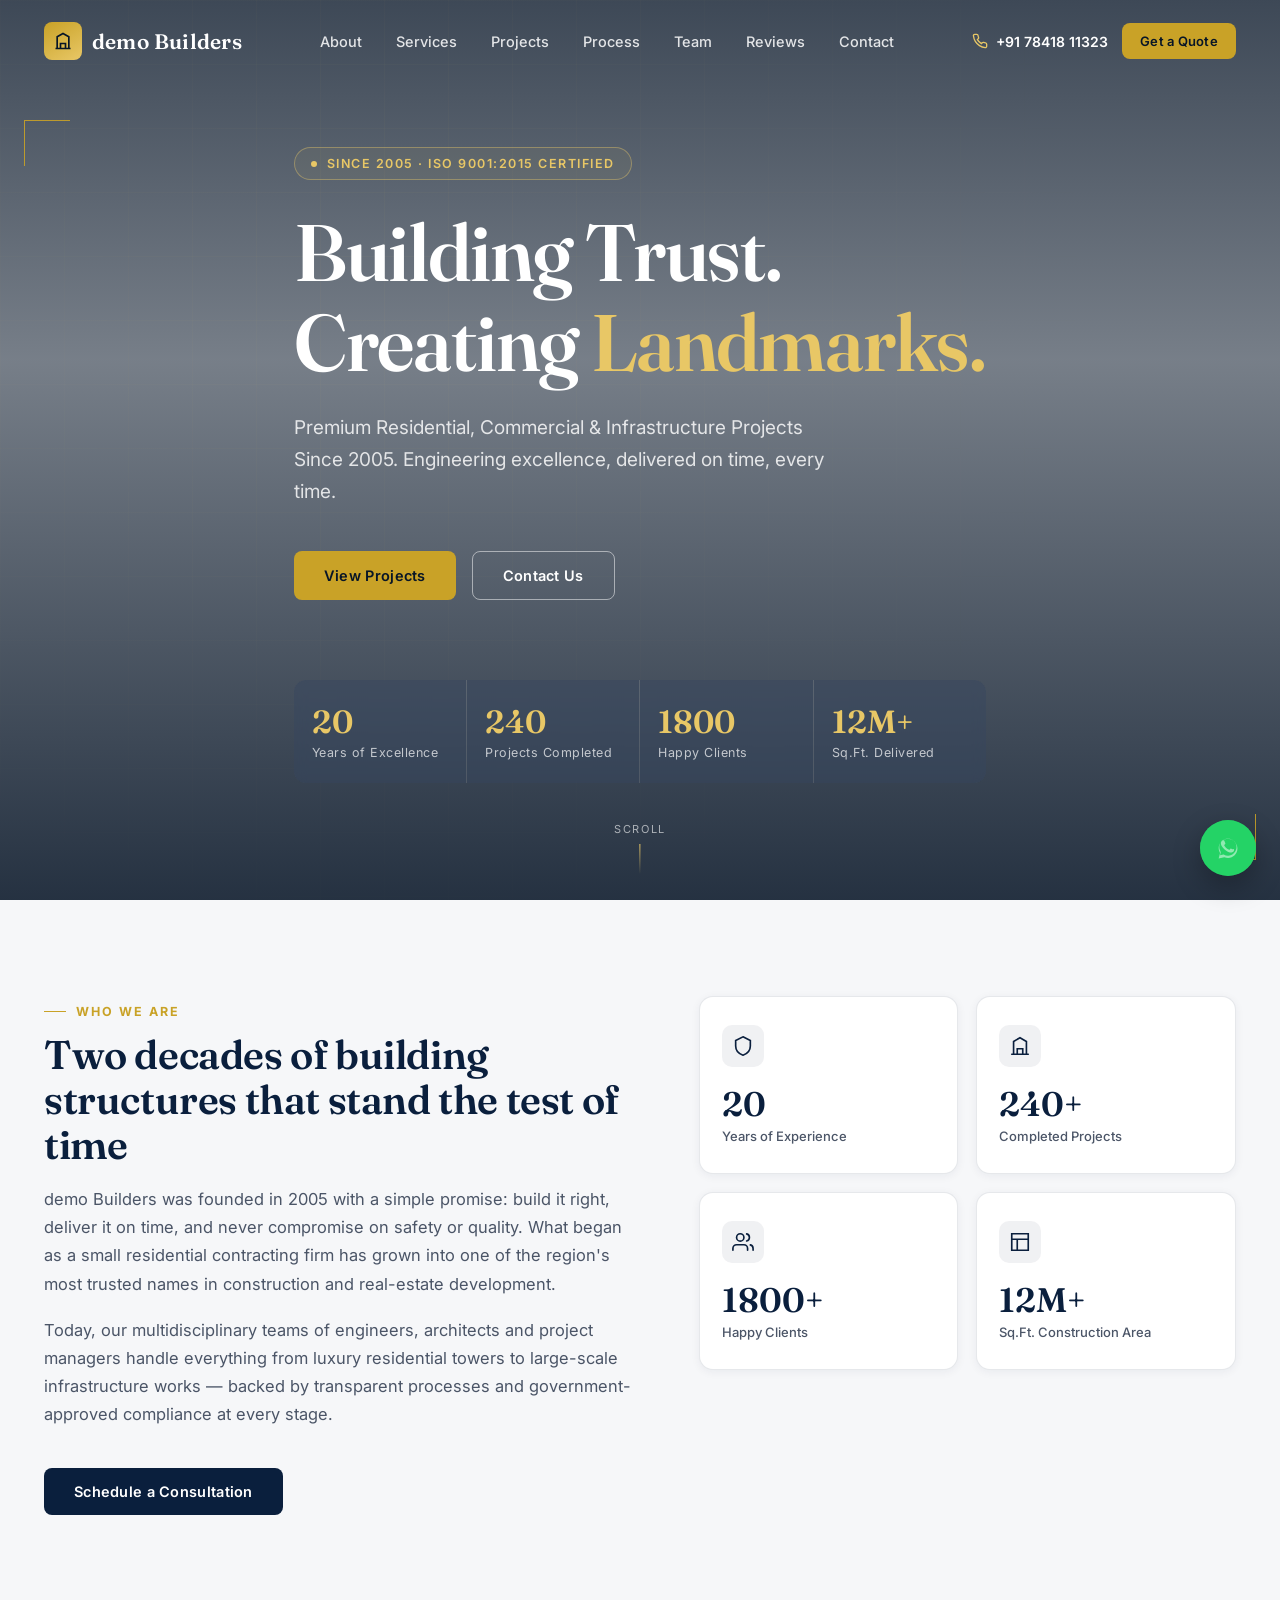
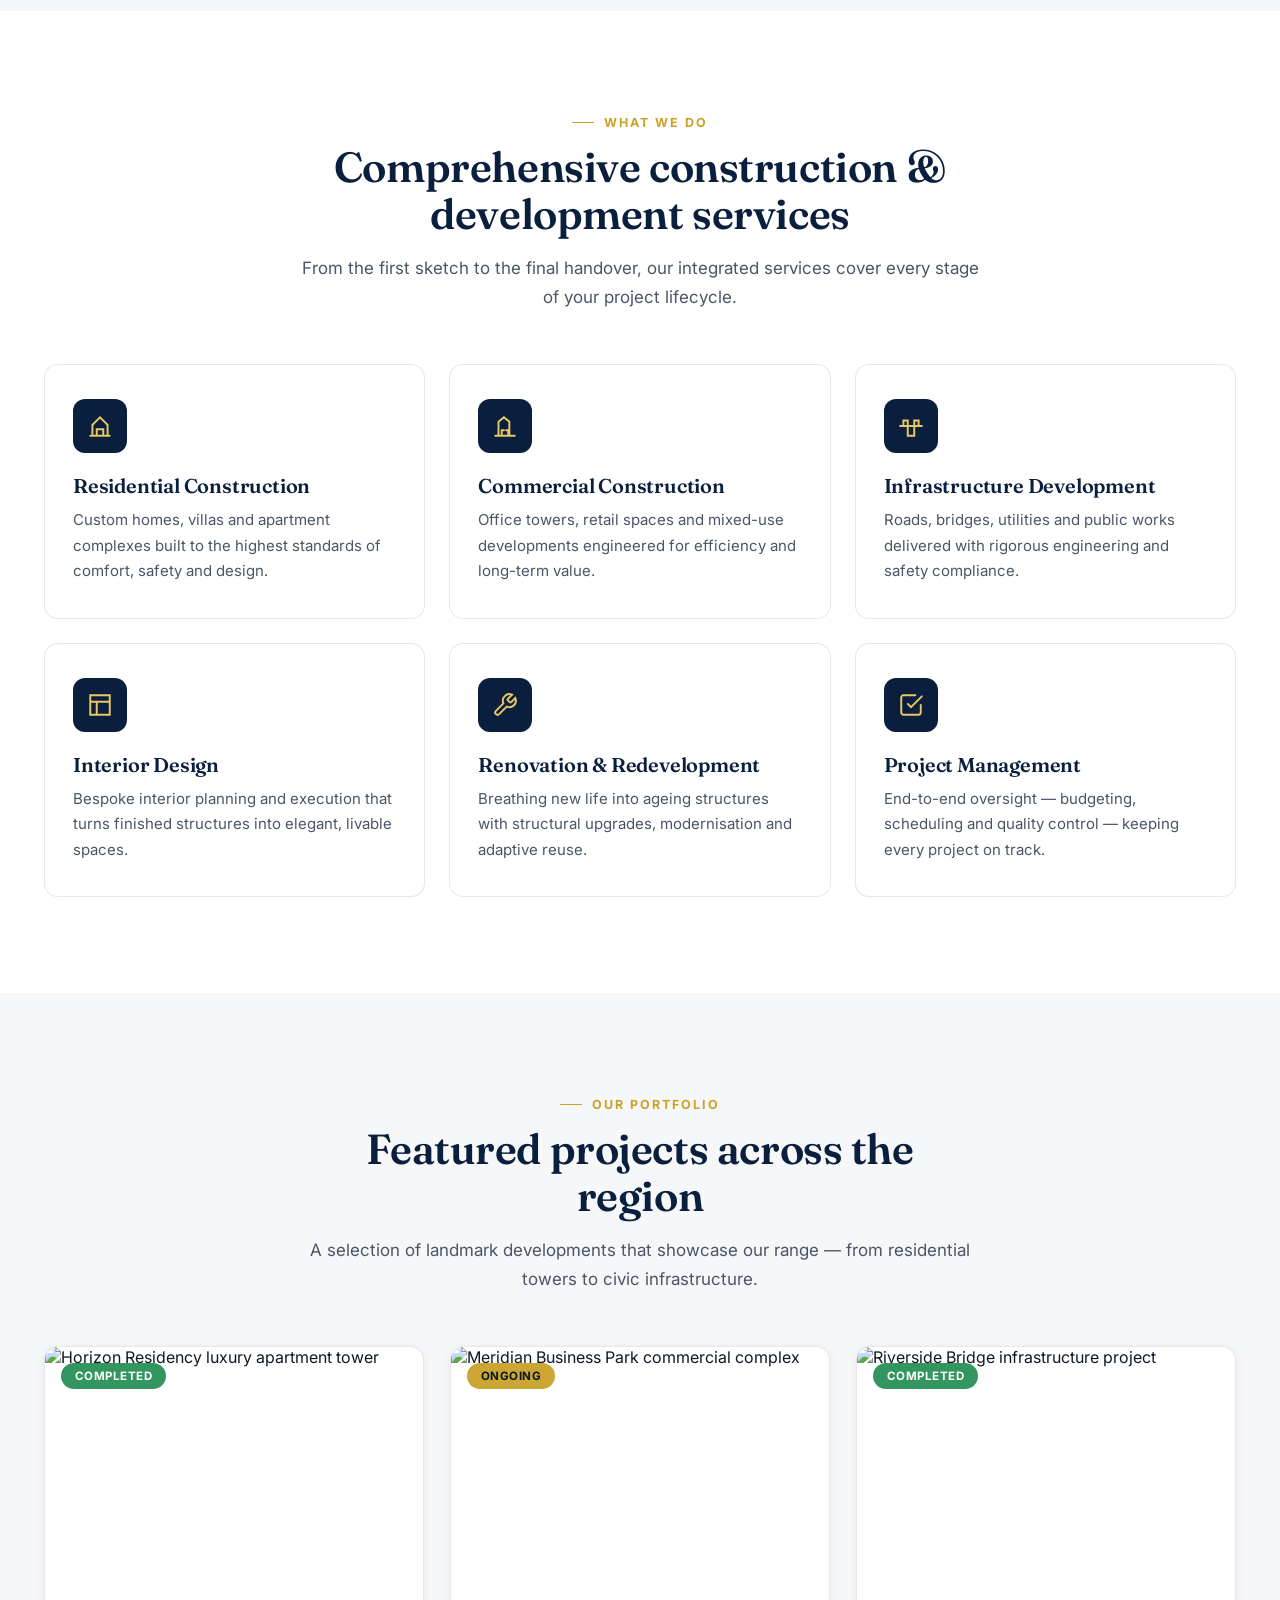
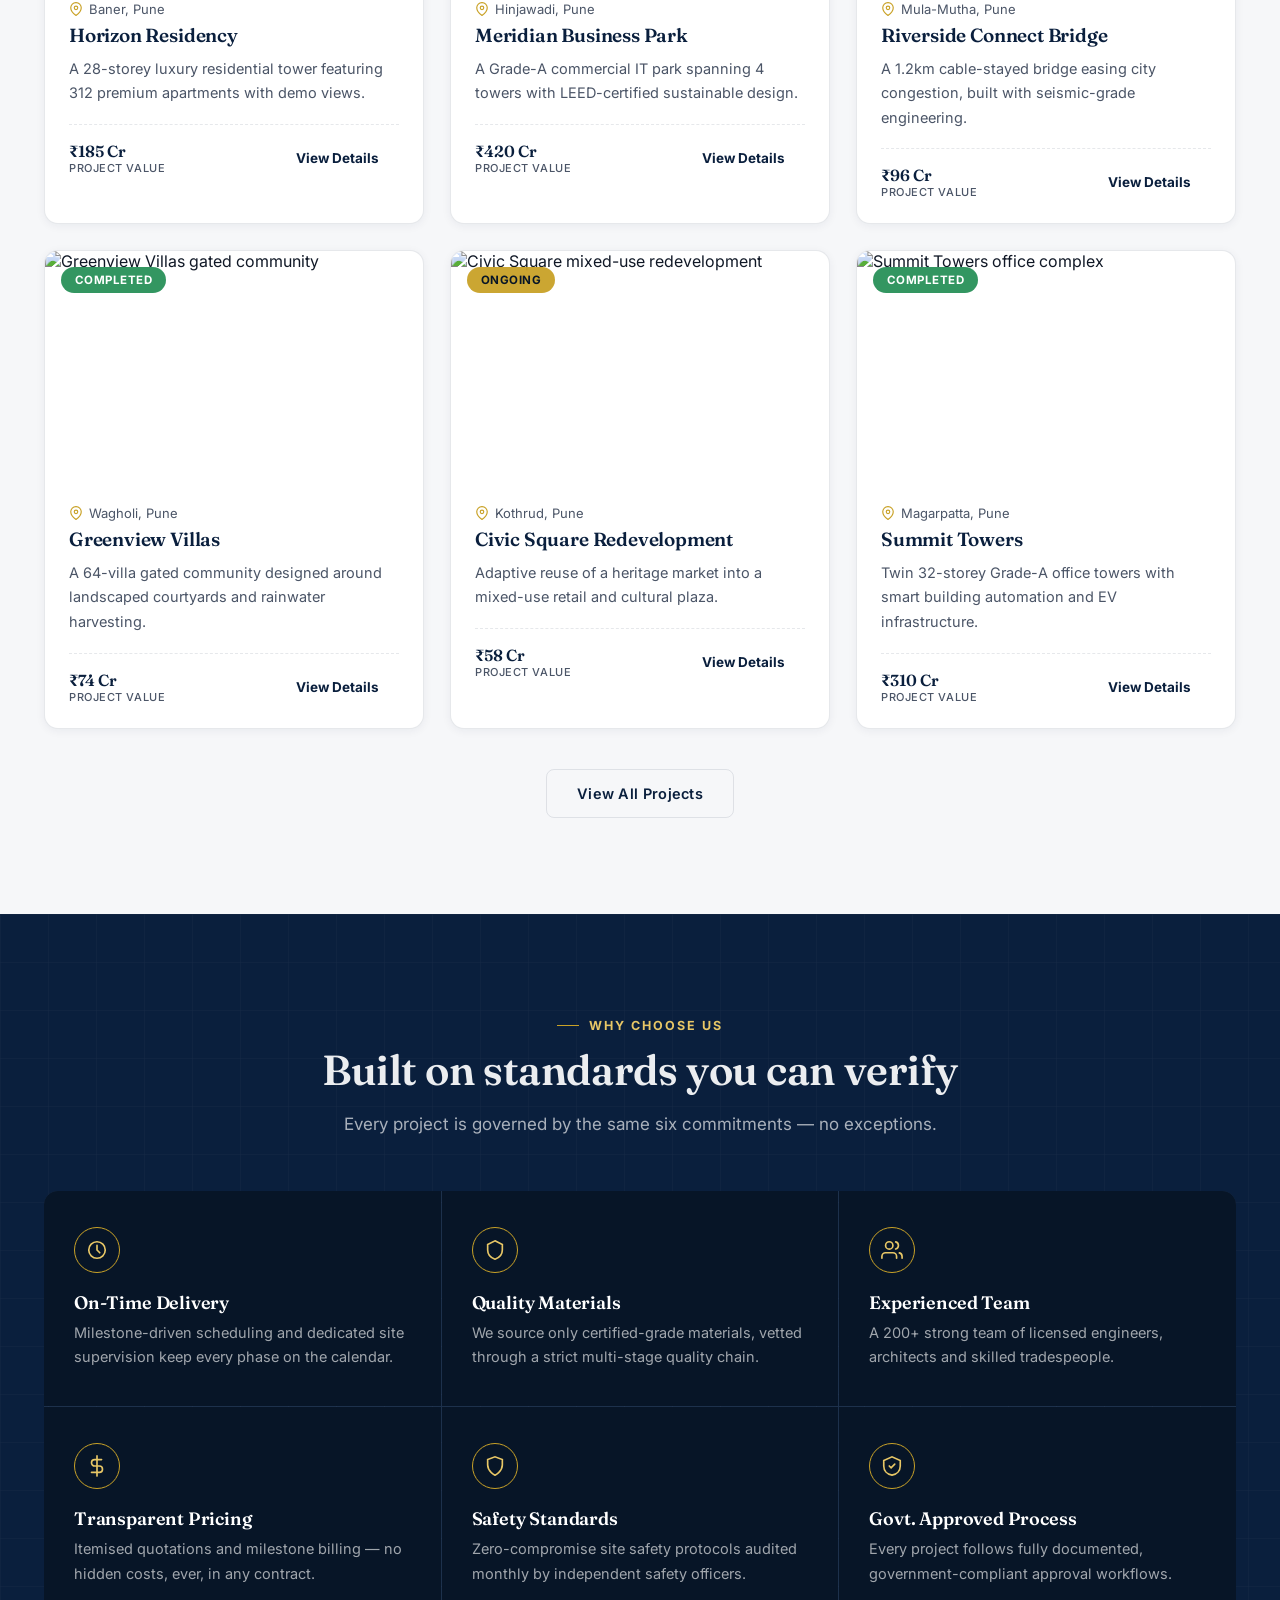
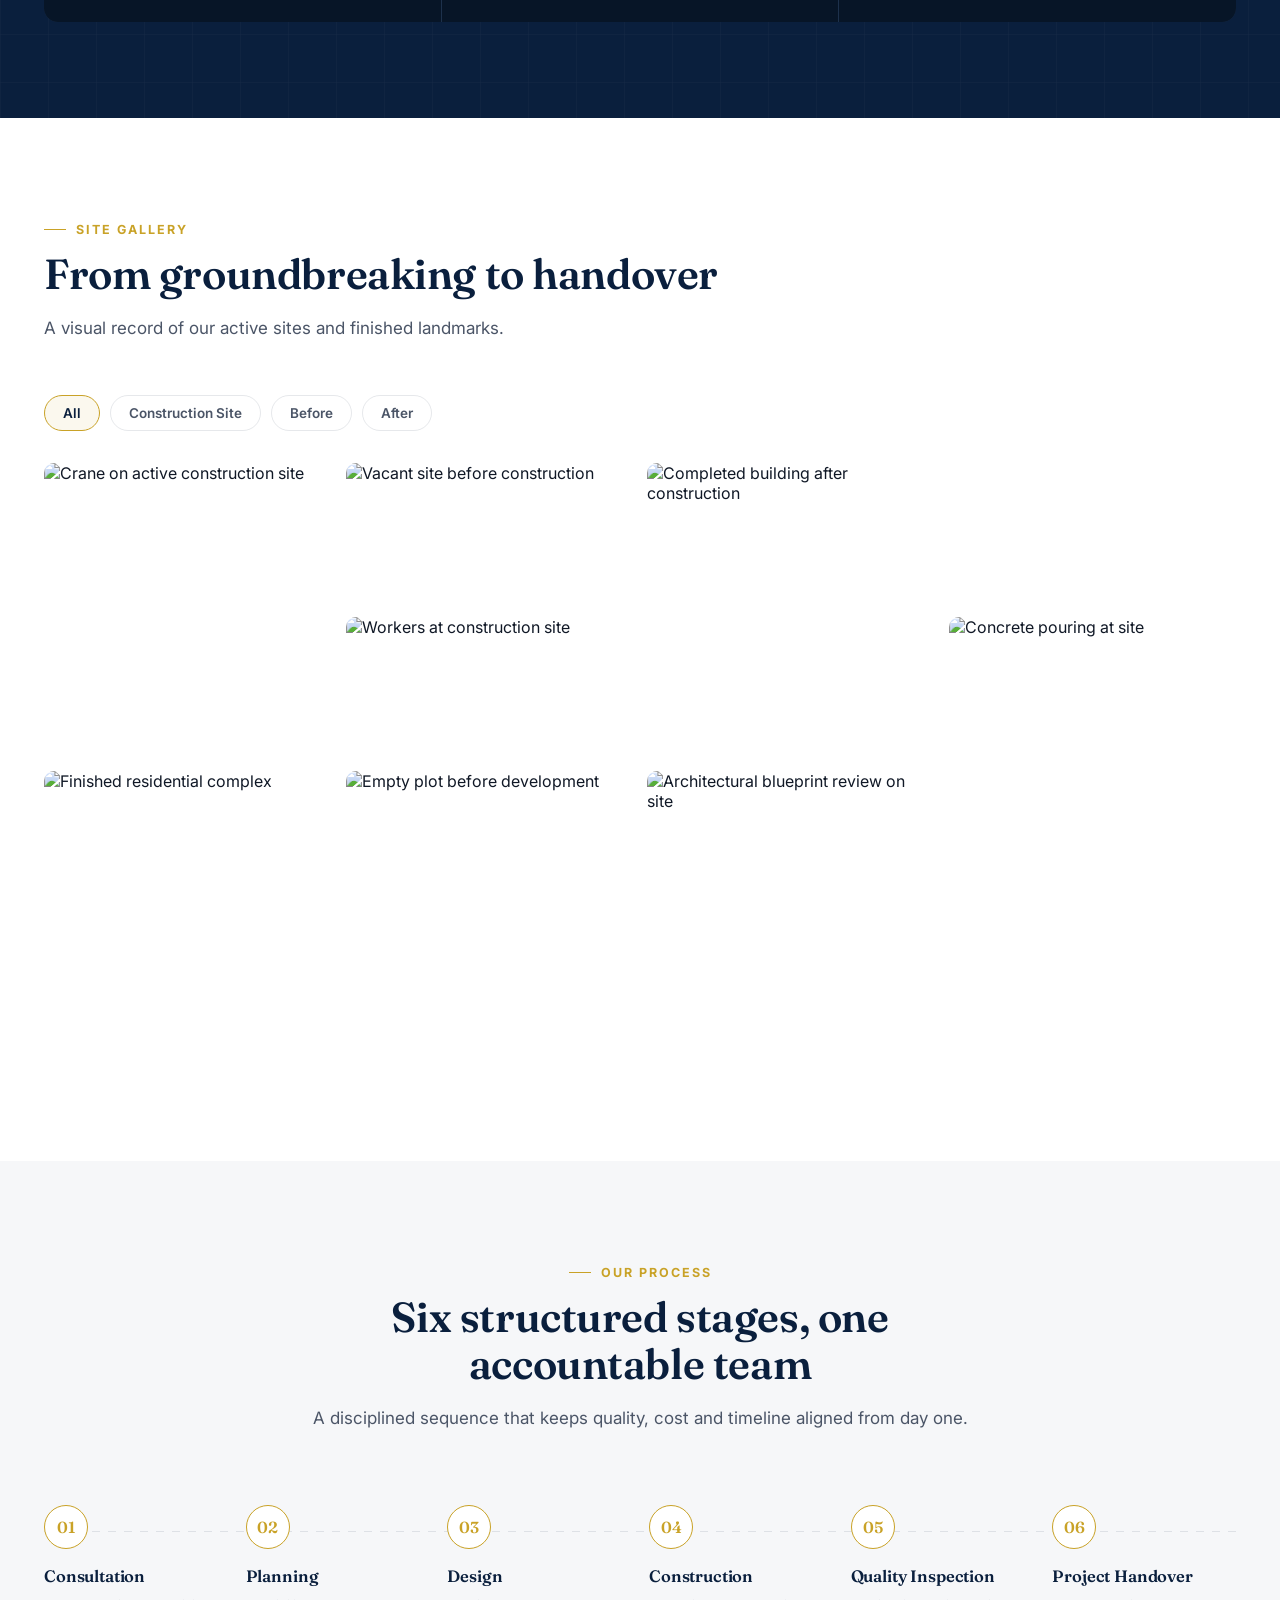
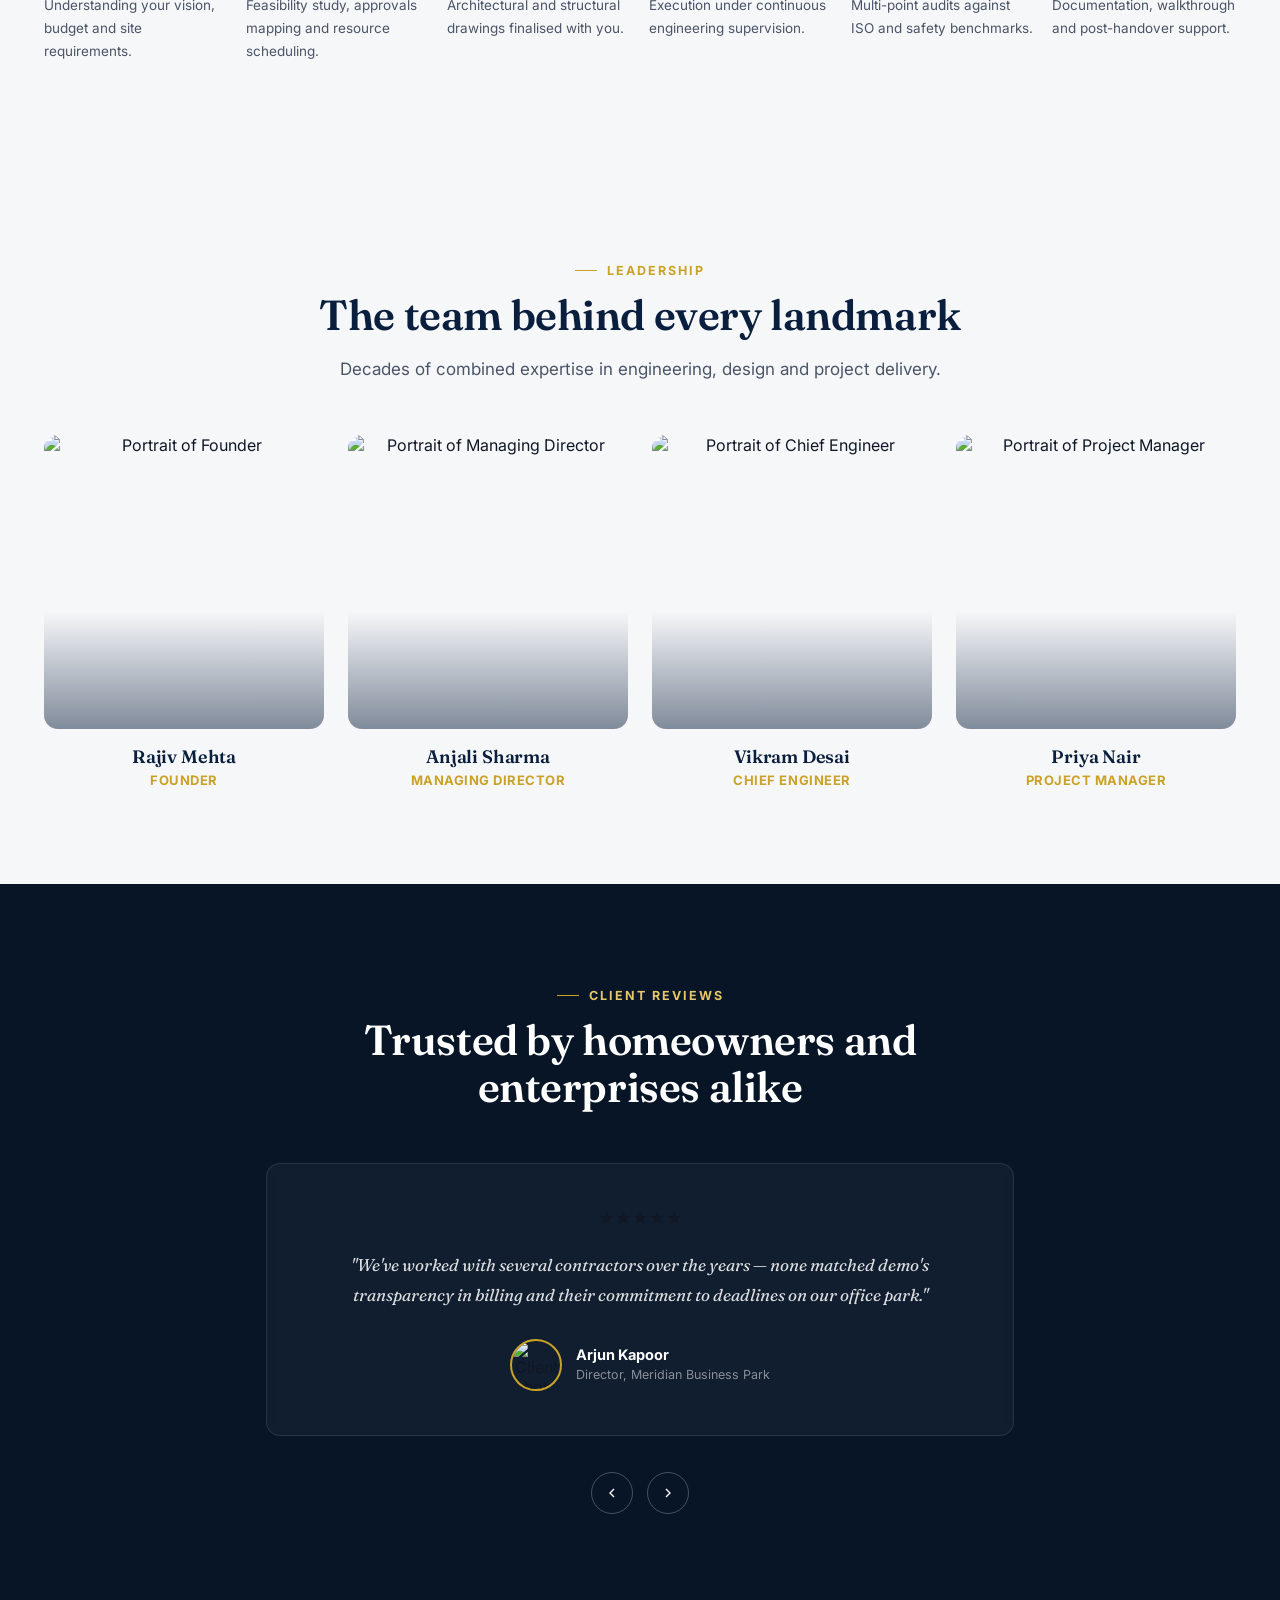
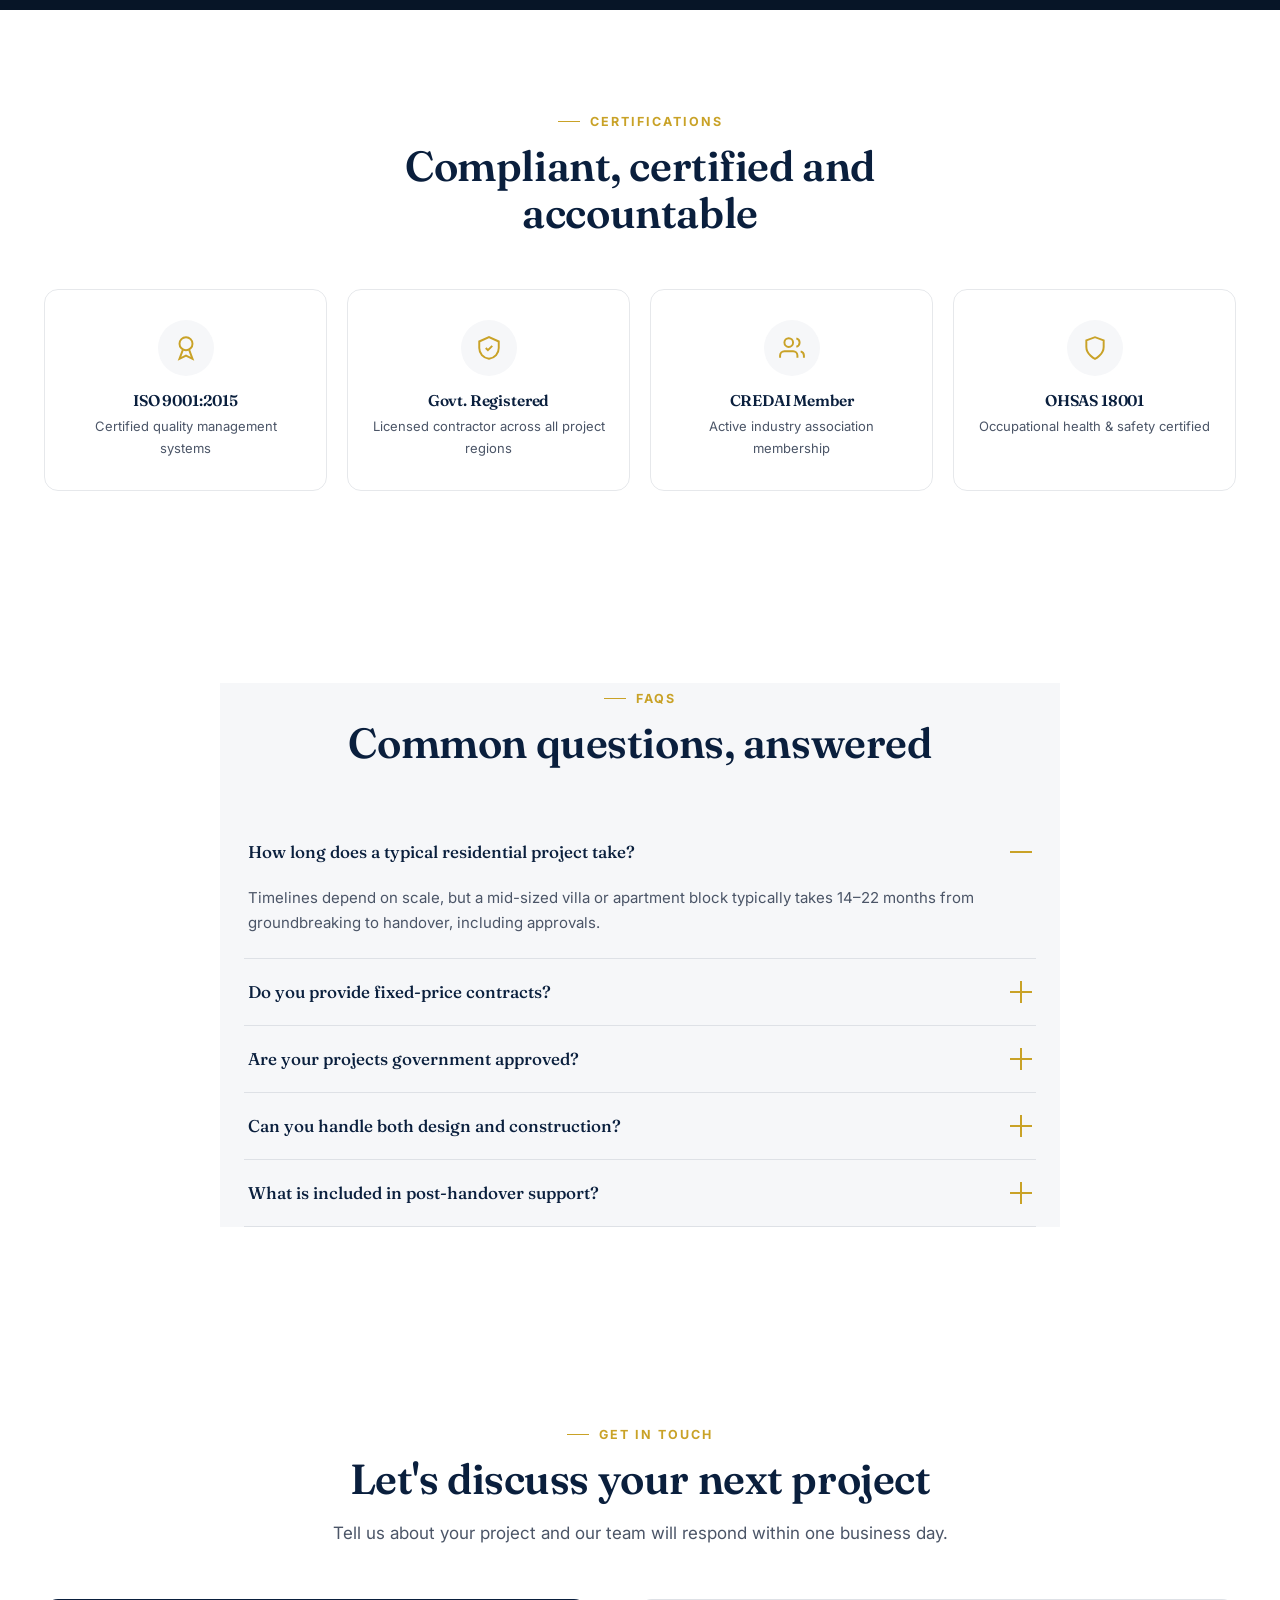
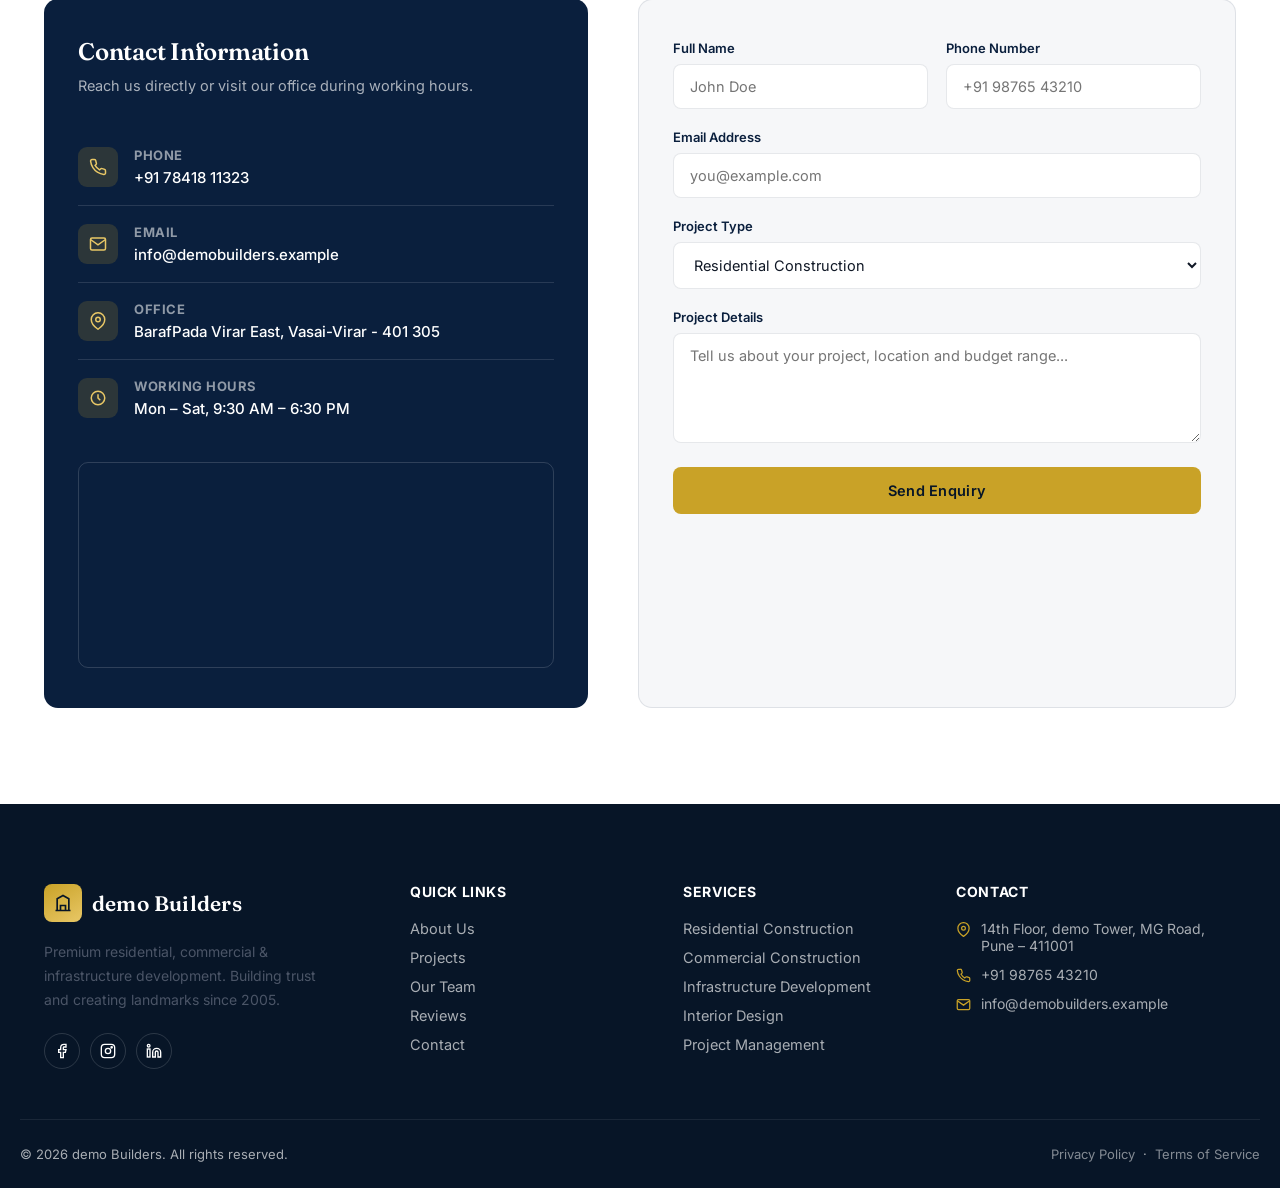
==== index.html @ 35a3a2dc "Update company name from Skyline Builders to demo Builders" ====
<!DOCTYPE html>
<html lang="en">
<head>
<meta charset="UTF-8">
<meta name="viewport" content="width=device-width, initial-scale=1.0">
<title>Demo Builders | Premium Construction & Real Estate Development Since 2005</title>
<meta name="description" content="demo Builders is a premier construction and real-estate development company delivering residential, commercial and infrastructure projects since 2005. On-time delivery, quality materials, government-approved processes.">
<meta name="keywords" content="construction company, real estate developer, residential construction, commercial construction, infrastructure development, interior design, renovation, demo Builders">
<meta name="robots" content="index, follow">
<meta property="og:title" content="demo Builders | Building Trust. Creating Landmarks.">
<meta property="og:description" content="Premium Residential, Commercial & Infrastructure Projects Since 2005.">
<meta property="og:type" content="website">
<link rel="preconnect" href="https://fonts.googleapis.com">
<link rel="preconnect" href="https://fonts.gstatic.com" crossorigin>
<link href="https://fonts.googleapis.com/css2?family=Fraunces:opsz,wght@9..144,300;9..144,400;9..144,500;9..144,600;9..144,700&family=Inter:wght@400;500;600;700;800&display=swap" rel="stylesheet">

 
<script type="application/ld+json">
{
  "@context": "https://schema.org",
  "@type": "GeneralContractor",
  "name": "demo Builders",
  "image": "https://images.unsplash.com/photo-1486406146926-c627a92ad1ab?q=80&w=1200",
  "url": "https://www.demobuilders.example",
  "telephone": "+91-98765-43210",
  "priceRange": "$$$",
  "address": {
    "@type": "PostalAddress",
    "streetAddress": "14th Floor, demo Tower, MG Road",
    "addressLocality": "Pune",
    "addressRegion": "Maharashtra",
    "postalCode": "411001",
    "addressCountry": "IN"
  },
  "geo": {
    "@type": "GeoCoordinates",
    "latitude": 18.5204,
    "longitude": 73.8567
  },
  "openingHoursSpecification": {
    "@type": "OpeningHoursSpecification",
    "dayOfWeek": ["Monday","Tuesday","Wednesday","Thursday","Friday","Saturday"],
    "opens": "09:30",
    "closes": "18:30"
  },
  "sameAs": [
    "https://www.facebook.com/demobuilders",
    "https://www.instagram.com/demobuilders",
    "https://www.linkedin.com/company/demobuilders"
  ],
  "foundingDate": "2005",
  "areaServed": "IN"
}
</script>

<style>
/* ===================== RESET & TOKENS ===================== */
*,*::before,*::after{box-sizing:border-box;}
html{scroll-behavior:smooth;}
:root{
  --navy: #0A1F3D;
  --navy-deep: #071527;
  --navy-panel: #0F2A4A;
  --gold: #C9A227;
  --gold-light: #E8C766;
  --white: #FFFFFF;
  --paper: #F6F7F9;
  --paper-2: #EFF1F4;
  --ink: #101826;
  --ink-soft: #4B5567;
  --line: rgba(10,31,61,0.10);
  --shadow-sm: 0 2px 10px rgba(10,31,61,0.06);
  --shadow-md: 0 10px 30px rgba(10,31,61,0.10);
  --shadow-lg: 0 24px 60px rgba(10,31,61,0.16);
  --radius: 14px;
  --maxw: 1240px;
  --ease: cubic-bezier(.22,1,.36,1);
}
@media (prefers-reduced-motion: reduce){
  html{scroll-behavior:auto;}
  *{animation-duration:0.001ms !important; animation-iteration-count:1 !important; transition-duration:0.001ms !important;}
}
body{
  margin:0;
  font-family:'Inter',sans-serif;
  color:var(--ink);
  background:var(--white);
  -webkit-font-smoothing:antialiased;
  overflow-x:hidden;
}
h1,h2,h3,h4{
  font-family:'Fraunces', serif;
  font-weight:600;
  line-height:1.12;
  margin:0;
  color:var(--navy);
  letter-spacing:-0.01em;
}
p{margin:0; color:var(--ink-soft); line-height:1.7;}
a{text-decoration:none; color:inherit;}
img{max-width:100%; display:block;}
button{font-family:inherit; cursor:pointer; border:none; background:none;}
ul{margin:0; padding:0; list-style:none;}
.container{max-width:var(--maxw); margin:0 auto; padding:0 24px;}
section{position:relative;}
.eyebrow{
  display:inline-flex; align-items:center; gap:10px;
  font-size:12.5px; font-weight:700; letter-spacing:0.16em; text-transform:uppercase;
  color:var(--gold); margin-bottom:14px;
}
.eyebrow::before{content:""; width:22px; height:1px; background:var(--gold);}
.section-head{max-width:680px; margin-bottom:52px;}
.section-head.center{margin-left:auto; margin-right:auto; text-align:center;}
.section-head h2{font-size:clamp(28px,4vw,42px);}
.section-head p{margin-top:16px; font-size:17px;}
.section-pad{padding:96px 0;}
@media (max-width:768px){ .section-pad{padding:64px 0;} }

/* Buttons */
.btn{
  display:inline-flex; align-items:center; justify-content:center; gap:10px;
  padding:15px 30px; font-weight:600; font-size:14.5px; letter-spacing:0.02em;
  border-radius:8px; transition:transform .35s var(--ease), box-shadow .35s var(--ease), background .35s var(--ease), color .35s var(--ease);
  white-space:nowrap;
}
.btn-gold{background:var(--gold); color:var(--navy-deep);}
.btn-gold:hover{background:var(--gold-light); transform:translateY(-2px); box-shadow:0 14px 28px rgba(201,162,39,0.35);}
.btn-outline{border:1.5px solid rgba(255,255,255,0.5); color:var(--white); background:transparent;}
.btn-outline:hover{background:rgba(255,255,255,0.12); border-color:var(--white); transform:translateY(-2px);}
.btn-navy{background:var(--navy); color:var(--white);}
.btn-navy:hover{background:var(--navy-deep); transform:translateY(-2px); box-shadow:var(--shadow-md);}
.btn-ghost{border:1.5px solid var(--line); color:var(--navy);}
.btn-ghost:hover{border-color:var(--gold); color:var(--gold);}
.btn-sm{padding:10px 18px; font-size:13px;}

/* ===================== NAVBAR ===================== */
#navbar{
  position:fixed; top:0; left:0; right:0; z-index:1000;
  padding:22px 0; transition:all .4s var(--ease);
  background:transparent;
}
#navbar.scrolled{
  padding:14px 0;
  background:rgba(10,31,61,0.82);
  backdrop-filter:blur(14px) saturate(140%);
  -webkit-backdrop-filter:blur(14px) saturate(140%);
  box-shadow:0 4px 24px rgba(0,0,0,0.18);
}
.nav-inner{display:flex; align-items:center; justify-content:space-between; gap:24px;}
.logo{display:flex; align-items:center; gap:10px; font-family:'Fraunces',serif; font-weight:600; font-size:21px; color:var(--white); letter-spacing:0.01em;}
.logo .mark{
  width:38px; height:38px; border-radius:8px; background:linear-gradient(150deg,var(--gold),var(--gold-light));
  display:flex; align-items:center; justify-content:center; flex-shrink:0;
}
.logo .mark svg{width:20px; height:20px;}
.nav-links{display:flex; align-items:center; gap:34px;}
.nav-links a{
  color:rgba(255,255,255,0.85); font-size:14.5px; font-weight:500; position:relative; padding:4px 0;
  transition:color .25s;
}
.nav-links a::after{
  content:""; position:absolute; left:0; bottom:0; width:0; height:1.5px; background:var(--gold);
  transition:width .3s var(--ease);
}
.nav-links a:hover{color:var(--white);}
.nav-links a:hover::after{width:100%;}
.nav-cta{display:flex; align-items:center; gap:14px;}
.nav-call{
  display:flex; align-items:center; gap:8px; color:var(--white); font-size:14px; font-weight:600;
}
.burger{display:none; width:26px; height:20px; position:relative; flex-direction:column; justify-content:space-between; z-index:1100;}
.burger span{display:block; height:2px; width:100%; background:var(--white); border-radius:2px; transition:.3s;}
.mobile-menu{
  position:fixed; inset:0; background:var(--navy-deep); z-index:1050; display:flex; flex-direction:column;
  justify-content:center; align-items:center; gap:30px; transform:translateY(-100%); transition:transform .45s var(--ease);
}
.mobile-menu.open{transform:translateY(0);}
.mobile-menu a{color:var(--white); font-family:'Fraunces',serif; font-size:26px; font-weight:500;}
.mobile-menu .close-x{position:absolute; top:26px; right:26px; width:30px; height:30px; color:var(--white); font-size:0;}

@media (max-width:920px){
  .nav-links{display:none;}
  .nav-call{display:none;}
  .burger{display:flex;}
}

/* ===================== HERO ===================== */
#hero{
  min-height:100vh; display:flex; align-items:center; position:relative; overflow:hidden;
  background:linear-gradient(180deg, rgba(7,21,39,0.78) 0%, rgba(7,21,39,0.55) 40%, rgba(7,21,39,0.88) 100%),
    url('https://images.unsplash.com/photo-1486406146926-c627a92ad1ab?q=80&w=2000&auto=format&fit=crop') center/cover no-repeat;
}
#hero::before{
  content:""; position:absolute; inset:0; pointer-events:none; opacity:0.35;
  background-image:
    linear-gradient(rgba(232,199,102,0.10) 1px, transparent 1px),
    linear-gradient(90deg, rgba(232,199,102,0.10) 1px, transparent 1px);
  background-size:64px 64px;
  mask-image: radial-gradient(circle at 30% 30%, black 0%, transparent 70%);
}
.hero-inner{position:relative; z-index:2; padding-top:90px; padding-bottom:60px;}
.hero-corner{
  position:absolute; width:46px; height:46px; border-color:var(--gold); opacity:0.9; z-index:3;
}
.hero-corner.tl{top:120px; left:24px; border-top:1.5px solid var(--gold); border-left:1.5px solid var(--gold);}
.hero-corner.br{bottom:40px; right:24px; border-bottom:1.5px solid var(--gold); border-right:1.5px solid var(--gold);}
@media (max-width:768px){ .hero-corner{display:none;} }

.hero-tag{
  display:inline-flex; align-items:center; gap:10px; padding:8px 16px; border:1px solid rgba(232,199,102,0.4);
  border-radius:30px; color:var(--gold-light); font-size:12.5px; font-weight:600; letter-spacing:0.12em; text-transform:uppercase;
  margin-bottom:28px; background:rgba(232,199,102,0.06);
}
.hero-tag .dot{width:6px; height:6px; border-radius:50%; background:var(--gold-light);}
#hero h1{
  color:var(--white); font-size:clamp(40px,6.4vw,80px); font-weight:600; max-width:880px; letter-spacing:-0.015em;
}
#hero h1 em{color:var(--gold-light); font-style:normal;}
#hero .sub{
  color:rgba(255,255,255,0.82); font-size:clamp(16px,1.6vw,19px); max-width:560px; margin-top:24px;
}
.hero-ctas{display:flex; gap:16px; margin-top:42px; flex-wrap:wrap;}
.hero-stats{
  display:grid; grid-template-columns:repeat(4,1fr); gap:1px; margin-top:80px;
  background:rgba(255,255,255,0.12); border-radius:12px; overflow:hidden;
  backdrop-filter:blur(6px);
}
.hero-stats .hs{
  background:rgba(10,31,61,0.35); padding:22px 18px; text-align:left;
}
.hero-stats .hs strong{display:block; font-family:'Fraunces',serif; font-size:clamp(22px,3vw,32px); color:var(--gold-light); font-weight:600;}
.hero-stats .hs span{font-size:12.5px; color:rgba(255,255,255,0.7); letter-spacing:0.04em;}
@media (max-width:768px){
  .hero-stats{grid-template-columns:repeat(2,1fr); margin-top:56px;}
}
.scroll-cue{
  position:absolute; bottom:26px; left:50%; transform:translateX(-50%); z-index:3;
  display:flex; flex-direction:column; align-items:center; gap:8px; color:rgba(255,255,255,0.6); font-size:11px; letter-spacing:0.14em; text-transform:uppercase;
}
.scroll-cue .line{width:1px; height:30px; background:linear-gradient(var(--gold-light),transparent); animation:scrollPulse 1.8s infinite;}
@keyframes scrollPulse{0%{opacity:0.2; transform:scaleY(0.4);} 50%{opacity:1; transform:scaleY(1);} 100%{opacity:0.2; transform:scaleY(0.4);}}

/* ===================== REVEAL ===================== */
.reveal{opacity:0; transform:translateY(28px); transition:opacity .8s var(--ease), transform .8s var(--ease);}
.reveal.in{opacity:1; transform:translateY(0);}
.reveal-stagger > *{transition-delay:calc(var(--i,0) * 90ms);}

/* ===================== OVERVIEW ===================== */
#overview{background:var(--paper);}
.overview-grid{display:grid; grid-template-columns:1.1fr 1fr; gap:64px; align-items:start;}
@media (max-width:920px){ .overview-grid{grid-template-columns:1fr; gap:40px;} }
.overview-copy p{font-size:16.5px; margin-top:18px;}
.overview-copy p:first-of-type{margin-top:0;}
.stat-grid{display:grid; grid-template-columns:repeat(2,1fr); gap:18px;}
.stat-card{
  background:var(--white); border:1px solid var(--line); border-radius:var(--radius); padding:28px 22px;
  box-shadow:var(--shadow-sm); transition:transform .35s var(--ease), box-shadow .35s var(--ease), border-color .35s;
}
.stat-card:hover{transform:translateY(-6px); box-shadow:var(--shadow-md); border-color:rgba(201,162,39,0.4);}
.stat-icon{
  width:42px; height:42px; border-radius:10px; background:rgba(10,31,61,0.06); display:flex; align-items:center; justify-content:center; margin-bottom:16px;
}
.stat-icon svg{width:22px; height:22px; stroke:var(--navy);}
.stat-card strong{
  display:block; font-family:'Fraunces',serif; font-size:34px; color:var(--navy); font-weight:600;
}
.stat-card span{font-size:13px; color:var(--ink-soft); font-weight:500;}

/* ===================== SERVICES ===================== */
.services-grid{display:grid; grid-template-columns:repeat(3,1fr); gap:24px;}
@media (max-width:980px){ .services-grid{grid-template-columns:repeat(2,1fr);} }
@media (max-width:620px){ .services-grid{grid-template-columns:1fr;} }
.service-card{
  background:var(--white); border:1px solid var(--line); border-radius:var(--radius); padding:34px 28px;
  transition:transform .4s var(--ease), box-shadow .4s var(--ease), border-color .4s;
  position:relative; overflow:hidden;
}
.service-card::before{
  content:""; position:absolute; top:0; left:0; width:100%; height:3px; background:linear-gradient(90deg,var(--gold),var(--gold-light));
  transform:scaleX(0); transform-origin:left; transition:transform .45s var(--ease);
}
.service-card:hover{transform:translateY(-8px); box-shadow:var(--shadow-lg); border-color:transparent;}
.service-card:hover::before{transform:scaleX(1);}
.service-icon{
  width:54px; height:54px; border-radius:12px; background:var(--navy); display:flex; align-items:center; justify-content:center; margin-bottom:22px;
  transition:background .4s;
}
.service-card:hover .service-icon{background:var(--gold);}
.service-icon svg{width:26px; height:26px; stroke:var(--gold-light); transition:stroke .4s;}
.service-card:hover .service-icon svg{stroke:var(--navy-deep);}
.service-card h3{font-size:20px; margin-bottom:10px;}
.service-card p{font-size:15px;}

/* ===================== PROJECTS ===================== */
.projects-grid{display:grid; grid-template-columns:repeat(3,1fr); gap:26px;}
@media (max-width:980px){ .projects-grid{grid-template-columns:repeat(2,1fr);} }
@media (max-width:680px){ .projects-grid{grid-template-columns:1fr;} }
.project-card{
  border-radius:var(--radius); overflow:hidden; background:var(--white); border:1px solid var(--line);
  box-shadow:var(--shadow-sm); transition:transform .4s var(--ease), box-shadow .4s var(--ease);
}
.project-card:hover{transform:translateY(-8px); box-shadow:var(--shadow-lg);}
.project-img{position:relative; height:230px; overflow:hidden;}
.project-img img{width:100%; height:100%; object-fit:cover; transition:transform .7s var(--ease);}
.project-card:hover .project-img img{transform:scale(1.08);}
.status-pill{
  position:absolute; top:16px; left:16px; padding:6px 14px; border-radius:30px; font-size:11.5px; font-weight:700; letter-spacing:0.04em;
  text-transform:uppercase; z-index:2;
}
.status-pill.completed{background:rgba(34,142,84,0.92); color:#fff;}
.status-pill.ongoing{background:rgba(201,162,39,0.95); color:var(--navy-deep);}
.project-body{padding:24px;}
.project-loc{display:flex; align-items:center; gap:6px; font-size:13px; color:var(--ink-soft); margin-bottom:8px;}
.project-loc svg{width:14px; height:14px; stroke:var(--gold);}
.project-body h3{font-size:19px; margin-bottom:10px;}
.project-body p{font-size:14.5px; margin-bottom:18px;}
.project-foot{display:flex; align-items:center; justify-content:space-between; border-top:1px dashed var(--line); padding-top:16px;}
.project-value{font-family:'Fraunces',serif; font-weight:600; color:var(--navy); font-size:16px;}
.project-value span{display:block; font-family:'Inter',sans-serif; font-weight:500; font-size:11px; color:var(--ink-soft); text-transform:uppercase; letter-spacing:0.05em;}
.view-link{display:inline-flex; align-items:center; gap:6px; font-size:13.5px; font-weight:700; color:var(--navy);}
.view-link svg{width:14px; height:14px; transition:transform .3s;}
.project-card:hover .view-link svg{transform:translateX(4px);}

/* ===================== WHY CHOOSE US ===================== */
#why{background:var(--navy); position:relative; overflow:hidden;}
#why::before{
  content:""; position:absolute; inset:0; opacity:0.06;
  background-image:linear-gradient(rgba(255,255,255,0.4) 1px, transparent 1px), linear-gradient(90deg, rgba(255,255,255,0.4) 1px, transparent 1px);
  background-size:48px 48px;
}
#why .section-head h2, #why .section-head p{color:rgba(255,255,255,0.92);}
#why .section-head p{color:rgba(255,255,255,0.65);}
#why .eyebrow{color:var(--gold-light);}
.why-grid{display:grid; grid-template-columns:repeat(3,1fr); gap:1px; background:rgba(255,255,255,0.08); border-radius:var(--radius); overflow:hidden; position:relative; z-index:1;}
@media (max-width:900px){ .why-grid{grid-template-columns:repeat(2,1fr);} }
@media (max-width:560px){ .why-grid{grid-template-columns:1fr;} }
.why-card{
  background:var(--navy-deep); padding:36px 30px; transition:background .35s;
}
.why-card:hover{background:#0c2240;}
.why-icon{width:46px; height:46px; border-radius:50%; border:1.5px solid var(--gold); display:flex; align-items:center; justify-content:center; margin-bottom:20px;}
.why-icon svg{width:22px; height:22px; stroke:var(--gold-light);}
.why-card h3{color:var(--white); font-size:18px; margin-bottom:8px;}
.why-card p{color:rgba(255,255,255,0.62); font-size:14.5px;}

/* ===================== GALLERY ===================== */
.gallery-grid{
  display:grid; grid-template-columns:repeat(4,1fr); grid-auto-rows:140px; gap:14px;
}
@media (max-width:900px){ .gallery-grid{grid-template-columns:repeat(3,1fr); grid-auto-rows:120px;} }
@media (max-width:600px){ .gallery-grid{grid-template-columns:repeat(2,1fr); grid-auto-rows:110px;} }
.gallery-item{position:relative; overflow:hidden; border-radius:10px; cursor:pointer;}
.gallery-item img{width:100%; height:100%; object-fit:cover; transition:transform .6s var(--ease);}
.gallery-item:hover img{transform:scale(1.12);}
.gallery-item .ov{
  position:absolute; inset:0; background:linear-gradient(180deg, transparent 40%, rgba(7,21,39,0.85) 100%);
  opacity:0; transition:opacity .35s; display:flex; align-items:flex-end; padding:14px;
}
.gallery-item:hover .ov{opacity:1;}
.gallery-item .ov span{color:#fff; font-size:13px; font-weight:600;}
.gallery-item.g-tall{grid-row:span 2;}
.gallery-item.g-wide{grid-column:span 2;}
.gallery-filters{display:flex; gap:10px; margin-bottom:32px; flex-wrap:wrap;}
.gfilter{padding:9px 18px; border-radius:30px; font-size:13.5px; font-weight:600; border:1.5px solid var(--line); color:var(--ink-soft); transition:.3s;}
.gfilter.active, .gfilter:hover{border-color:var(--gold); color:var(--navy); background:rgba(201,162,39,0.08);}

/* Lightbox */
#lightbox{
  position:fixed; inset:0; background:rgba(7,15,27,0.94); z-index:2000; display:none; align-items:center; justify-content:center;
  padding:30px;
}
#lightbox.open{display:flex;}
#lightbox img{max-width:90vw; max-height:84vh; border-radius:8px; box-shadow:0 20px 60px rgba(0,0,0,0.5);}
#lightbox .lb-close, #lightbox .lb-nav{
  position:absolute; color:#fff; width:46px; height:46px; border:1.5px solid rgba(255,255,255,0.3); border-radius:50%;
  display:flex; align-items:center; justify-content:center; transition:.3s; background:rgba(255,255,255,0.05);
}
#lightbox .lb-close:hover, #lightbox .lb-nav:hover{background:var(--gold); border-color:var(--gold); color:var(--navy-deep);}
#lightbox .lb-close{top:30px; right:30px;}
#lightbox .lb-prev{left:30px; top:50%; transform:translateY(-50%);}
#lightbox .lb-next{right:30px; top:50%; transform:translateY(-50%);}
@media (max-width:700px){ #lightbox .lb-prev, #lightbox .lb-next{display:none;} }

/* ===================== PROCESS TIMELINE ===================== */
#process{background:var(--paper);}
.process-track{position:relative; padding-top:20px;}
.process-line{position:absolute; top:46px; left:0; right:0; height:1px; background:repeating-linear-gradient(90deg, var(--line) 0 8px, transparent 8px 16px);}
.process-grid{display:grid; grid-template-columns:repeat(6,1fr); gap:18px; position:relative;}
@media (max-width:980px){ .process-grid{grid-template-columns:repeat(3,1fr);} .process-line{display:none;} }
@media (max-width:600px){ .process-grid{grid-template-columns:1fr;} }
.process-step{text-align:left;}
.proc-num{
  width:44px; height:44px; border:1.5px solid var(--gold); color:var(--gold); background:var(--white);
  display:flex; align-items:center; justify-content:center; font-family:'Fraunces',serif; font-weight:600; font-size:16px;
  border-radius:50%; margin-bottom:18px; position:relative; z-index:1;
}
.process-step h3{font-size:16.5px; margin-bottom:8px;}
.process-step p{font-size:13.5px;}

/* ===================== TEAM ===================== */
.team-grid{display:grid; grid-template-columns:repeat(4,1fr); gap:24px;}
@media (max-width:900px){ .team-grid{grid-template-columns:repeat(2,1fr);} }
@media (max-width:560px){ .team-grid{grid-template-columns:1fr; max-width:320px; margin:0 auto;} }
.team-card{text-align:center;}
.team-photo{
  position:relative; border-radius:var(--radius); overflow:hidden; aspect-ratio:1/1.05; margin-bottom:18px;
}
.team-photo img{width:100%; height:100%; object-fit:cover; transition:transform .5s var(--ease);}
.team-card:hover .team-photo img{transform:scale(1.06);}
.team-photo::after{content:""; position:absolute; inset:0; background:linear-gradient(180deg, transparent 60%, rgba(10,31,61,0.5)); }
.team-social{position:absolute; bottom:14px; left:0; right:0; display:flex; justify-content:center; gap:10px; z-index:2; opacity:0; transition:opacity .3s, transform .3s; transform:translateY(8px);}
.team-card:hover .team-social{opacity:1; transform:translateY(0);}
.team-social a{width:32px; height:32px; border-radius:50%; background:rgba(255,255,255,0.92); display:flex; align-items:center; justify-content:center;}
.team-social svg{width:15px; height:15px; stroke:var(--navy);}
.team-card h3{font-size:18px; margin-bottom:4px;}
.team-card .role{color:var(--gold); font-size:13px; font-weight:700; letter-spacing:0.04em; text-transform:uppercase;}

/* ===================== TESTIMONIALS ===================== */
#testimonials{background:var(--navy-deep); position:relative; overflow:hidden;}
#testimonials .section-head h2, #testimonials .section-head p{color:#fff;}
#testimonials .section-head p{color:rgba(255,255,255,0.6);}
#testimonials .eyebrow{color:var(--gold-light);}
.t-carousel{position:relative; max-width:760px; margin:0 auto;}
.t-track{overflow:hidden;}
.t-slides{display:flex; transition:transform .6s var(--ease);}
.t-slide{flex:0 0 100%; padding:0 6px;}
.t-card{
  background:rgba(255,255,255,0.04); border:1px solid rgba(255,255,255,0.1); border-radius:var(--radius);
  padding:44px 40px; text-align:center; backdrop-filter:blur(6px);
}
.t-stars{display:flex; justify-content:center; gap:4px; margin-bottom:22px;}
.t-stars svg{width:18px; height:18px; fill:var(--gold-light); stroke:var(--gold-light);}
.t-card p.quote{color:rgba(255,255,255,0.85); font-size:17px; font-style:italic; line-height:1.8; font-family:'Fraunces',serif; font-weight:400;}
.t-person{display:flex; align-items:center; justify-content:center; gap:14px; margin-top:28px;}
.t-person img{width:52px; height:52px; border-radius:50%; object-fit:cover; border:2px solid var(--gold);}
.t-person .info{text-align:left;}
.t-person strong{display:block; color:#fff; font-size:14.5px;}
.t-person span{color:rgba(255,255,255,0.5); font-size:12.5px;}
.t-controls{display:flex; justify-content:center; gap:14px; margin-top:36px;}
.t-controls button{
  width:42px; height:42px; border-radius:50%; border:1.5px solid rgba(255,255,255,0.25); color:#fff;
  display:flex; align-items:center; justify-content:center; transition:.3s;
}
.t-controls button:hover{background:var(--gold); border-color:var(--gold); color:var(--navy-deep);}
.t-controls button svg{width:16px; height:16px;}

/* ===================== CERTIFICATIONS ===================== */
.cert-grid{display:grid; grid-template-columns:repeat(4,1fr); gap:20px;}
@media (max-width:900px){ .cert-grid{grid-template-columns:repeat(2,1fr);} }
@media (max-width:560px){ .cert-grid{grid-template-columns:1fr;} }
.cert-card{
  border:1px solid var(--line); border-radius:var(--radius); padding:30px 24px; text-align:center;
  transition:transform .35s var(--ease), box-shadow .35s;
}
.cert-card:hover{transform:translateY(-6px); box-shadow:var(--shadow-md);}
.cert-icon{width:56px; height:56px; border-radius:50%; background:var(--paper); display:flex; align-items:center; justify-content:center; margin:0 auto 16px;}
.cert-icon svg{width:26px; height:26px; stroke:var(--gold);}
.cert-card h3{font-size:15.5px; margin-bottom:6px;}
.cert-card p{font-size:13px;}

/* ===================== FAQ ===================== */
#faq{background:var(--paper); max-width:840px !important;}
.faq-item{border-bottom:1px solid var(--line);}
.faq-q{
  width:100%; display:flex; align-items:center; justify-content:space-between; padding:22px 4px; text-align:left;
  font-family:'Fraunces',serif; font-size:17px; color:var(--navy); font-weight:500;
}
.faq-q .plus{width:22px; height:22px; flex-shrink:0; position:relative; margin-left:20px;}
.faq-q .plus::before, .faq-q .plus::after{content:""; position:absolute; background:var(--gold); transition:.35s;}
.faq-q .plus::before{width:100%; height:2px; top:50%; left:0; transform:translateY(-50%);}
.faq-q .plus::after{height:100%; width:2px; left:50%; top:0; transform:translateX(-50%);}
.faq-item.open .plus::after{transform:translateX(-50%) rotate(90deg); opacity:0;}
.faq-a{max-height:0; overflow:hidden; transition:max-height .4s var(--ease);}
.faq-a p{padding:0 4px 22px; font-size:15px;}

/* ===================== CONTACT ===================== */
#contact{background:var(--white);}
.contact-grid{display:grid; grid-template-columns:1fr 1.1fr; gap:50px;}
@media (max-width:920px){ .contact-grid{grid-template-columns:1fr;} }
.contact-info-card{
  background:var(--navy); border-radius:var(--radius); padding:40px 34px; color:#fff;
}
.contact-info-card h3{color:#fff; font-size:24px; margin-bottom:8px;}
.contact-info-card > p{color:rgba(255,255,255,0.65); margin-bottom:30px; font-size:14.5px;}
.cinfo-row{display:flex; gap:16px; padding:18px 0; border-top:1px solid rgba(255,255,255,0.12);}
.cinfo-row:first-of-type{border-top:none;}
.cinfo-row .ic{width:40px; height:40px; border-radius:9px; background:rgba(201,162,39,0.18); display:flex; align-items:center; justify-content:center; flex-shrink:0;}
.cinfo-row .ic svg{width:18px; height:18px; stroke:var(--gold-light);}
.cinfo-row strong{display:block; font-size:13px; color:rgba(255,255,255,0.55); text-transform:uppercase; letter-spacing:0.04em; margin-bottom:4px;}
.cinfo-row span, .cinfo-row a{font-size:15px; color:#fff; font-weight:500;}
.map-wrap{margin-top:26px; border-radius:10px; overflow:hidden; border:1px solid rgba(255,255,255,0.15);}
.map-wrap iframe{width:100%; height:200px; border:0; filter:grayscale(0.15) contrast(1.05);}

.contact-form{background:var(--paper); border-radius:var(--radius); padding:40px 34px; border:1px solid var(--line);}
.form-row{display:grid; grid-template-columns:1fr 1fr; gap:18px;}
@media (max-width:560px){ .form-row{grid-template-columns:1fr;} }
.form-group{margin-bottom:20px;}
.form-group label{display:block; font-size:13px; font-weight:600; color:var(--navy); margin-bottom:8px;}
.form-group input, .form-group select, .form-group textarea{
  width:100%; padding:13px 16px; border:1.5px solid var(--line); border-radius:8px; font-family:inherit; font-size:14.5px;
  background:#fff; transition:border-color .25s, box-shadow .25s; color:var(--ink);
}
.form-group input:focus, .form-group select:focus, .form-group textarea:focus{
  outline:none; border-color:var(--gold); box-shadow:0 0 0 3px rgba(201,162,39,0.15);
}
.form-group textarea{resize:vertical; min-height:110px;}
.form-success{display:none; background:rgba(34,142,84,0.1); color:#1d7a47; padding:14px 18px; border-radius:8px; font-size:14px; font-weight:600; margin-top:6px;}
.form-success.show{display:block;}

/* ===================== FOOTER ===================== */
footer{background:var(--navy-deep); color:rgba(255,255,255,0.65); padding-top:80px;}
.footer-grid{display:grid; grid-template-columns:1.4fr 1fr 1fr 1.2fr; gap:40px; padding-bottom:50px; border-bottom:1px solid rgba(255,255,255,0.08);}
@media (max-width:900px){ .footer-grid{grid-template-columns:repeat(2,1fr);} }
@media (max-width:560px){ .footer-grid{grid-template-columns:1fr;} }
.footer-brand .logo{color:#fff; margin-bottom:18px;}
.footer-brand p{font-size:14px; max-width:280px; margin-bottom:22px;}
.foot-social{display:flex; gap:10px;}
.foot-social a{width:36px; height:36px; border-radius:50%; border:1px solid rgba(255,255,255,0.15); display:flex; align-items:center; justify-content:center; transition:.3s;}
.foot-social a:hover{background:var(--gold); border-color:var(--gold);}
.foot-social svg{width:16px; height:16px; stroke:#fff;}
.foot-social a:hover svg{stroke:var(--navy-deep);}
footer h4{color:#fff; font-family:'Inter',sans-serif; font-size:14px; letter-spacing:0.04em; text-transform:uppercase; margin-bottom:20px; font-weight:700;}
footer ul li{margin-bottom:12px; font-size:14.5px;}
footer ul li a{transition:color .25s, padding-left .25s;}
footer ul li a:hover{color:var(--gold-light); padding-left:4px;}
.foot-contact li{display:flex; gap:10px; align-items:flex-start; font-size:14px;}
.foot-contact svg{width:15px; height:15px; stroke:var(--gold); margin-top:2px; flex-shrink:0;}
.foot-bottom{display:flex; justify-content:space-between; align-items:center; padding:26px 0; font-size:13px; flex-wrap:wrap; gap:10px;}
.foot-bottom a{color:rgba(255,255,255,0.5);}
.foot-bottom a:hover{color:var(--gold-light);}

/* ===================== FLOATING BUTTONS ===================== */
.float-btns{position:fixed; bottom:24px; right:24px; z-index:900; display:flex; flex-direction:column; gap:14px; align-items:flex-end;}
.fab{
  width:56px; height:56px; border-radius:50%; display:flex; align-items:center; justify-content:center;
  box-shadow:0 10px 28px rgba(0,0,0,0.28); transition:transform .3s var(--ease);
}
.fab:hover{transform:scale(1.08);}
.fab-whatsapp{background:#25D366;}
.fab-whatsapp svg{width:28px; height:28px; fill:#fff;}
.fab-call{background:var(--gold); display:none;}
.fab-call svg{width:24px; height:24px; stroke:var(--navy-deep);}
@media (max-width:768px){ .fab-call{display:flex;} }
.fab-pulse{position:absolute; inset:0; border-radius:50%; background:#25D366; opacity:0.5; animation:pulse 2.4s infinite;}
@keyframes pulse{0%{transform:scale(1); opacity:0.5;} 100%{transform:scale(1.7); opacity:0;}}

/* utility */
.text-center{text-align:center;}
.mt-40{margin-top:40px;}
::selection{background:var(--gold-light); color:var(--navy-deep);}
.skip-link{position:absolute; left:-999px;}
.skip-link:focus{left:10px; top:10px; background:#fff; padding:8px 14px; z-index:3000; border-radius:6px;}
a:focus-visible, button:focus-visible, input:focus-visible, textarea:focus-visible{outline:2px solid var(--gold); outline-offset:2px;}
</style>
</head>

   
<body>

<a href="#main" class="skip-link">Skip to content</a>

<!-- ===================== NAVBAR ===================== -->
<header id="navbar">
  <div class="container nav-inner">
    <a href="#hero" class="logo">
      <span class="mark">
        <svg viewBox="0 0 24 24" fill="none" stroke="#071527" stroke-width="2"><path d="M3 21h18M5 21V7l7-4 7 4v14M9 21v-6h6v6M9 11h.01M15 11h.01M9 15h.01M15 15h.01"/></svg>
      </span>
      demo Builders
    </a>
    <nav class="nav-links">
      <a href="#overview">About</a>
      <a href="#services">Services</a>
      <a href="#projects">Projects</a>
      <a href="#process">Process</a>
      <a href="#team">Team</a>
      <a href="#testimonials">Reviews</a>
      <a href="#contact">Contact</a>
    </nav>
    <div class="nav-cta">
      <a href="tel:+917841811323" class="nav-call">
        <svg width="16" height="16" viewBox="0 0 24 24" fill="none" stroke="#E8C766" stroke-width="2"><path d="M22 16.92v3a2 2 0 0 1-2.18 2 19.79 19.79 0 0 1-8.63-3.07 19.5 19.5 0 0 1-6-6 19.79 19.79 0 0 1-3.07-8.67A2 2 0 0 1 4.11 2h3a2 2 0 0 1 2 1.72c.127.96.362 1.903.7 2.81a2 2 0 0 1-.45 2.11L8.09 9.91a16 16 0 0 0 6 6l1.27-1.27a2 2 0 0 1 2.11-.45c.907.338 1.85.573 2.81.7A2 2 0 0 1 22 16.92z"/></svg>
        +91 78418 11323
      </a>
      <a href="#contact" class="btn btn-gold btn-sm">Get a Quote</a>
      <button class="burger" id="burgerBtn" aria-label="Open menu">
        <span></span><span></span><span></span>
      </button>
    </div>
  </div>
</header>

<div class="mobile-menu" id="mobileMenu">
  <button class="close-x" id="closeMenu">Close</button>
  <a href="#overview">About</a>
  <a href="#services">Services</a>
  <a href="#projects">Projects</a>
  <a href="#process">Process</a>
  <a href="#team">Team</a>
  <a href="#testimonials">Reviews</a>
  <a href="#contact">Contact</a>
  <a href="#contact" class="btn btn-gold" style="margin-top:10px;">Get a Quote</a>
</div>

<main id="main">

<!-- ===================== HERO ===================== -->
<section id="hero">
  <span class="hero-corner tl"></span>
  <span class="hero-corner br"></span>
  <div class="container hero-inner">
    <div class="hero-tag"><span class="dot"></span> Since 2005 · ISO 9001:2015 Certified</div>
    <h1>Building Trust.<br>Creating <em>Landmarks.</em></h1>
    <p class="sub">Premium Residential, Commercial & Infrastructure Projects Since 2005. Engineering excellence, delivered on time, every time.</p>
    <div class="hero-ctas">
      <a href="#projects" class="btn btn-gold">View Projects</a>
      <a href="#contact" class="btn btn-outline">Contact Us</a>
    </div>
    <div class="hero-stats">
      <div class="hs"><strong data-count="20">0</strong><span>Years of Excellence</span></div>
      <div class="hs"><strong data-count="240">0</strong><span>Projects Completed</span></div>
      <div class="hs"><strong data-count="1800">0</strong><span>Happy Clients</span></div>
      <div class="hs"><strong data-count="12" data-suffix="M+">0</strong><span>Sq.Ft. Delivered</span></div>
    </div>
  </div>
  <div class="scroll-cue"><span>Scroll</span><span class="line"></span></div>
</section>

<!-- ===================== OVERVIEW ===================== -->
<section id="overview" class="section-pad">
  <div class="container overview-grid">
    <div class="overview-copy reveal">
      <div class="eyebrow">Who We Are</div>
      <h2 style="font-size:clamp(28px,4vw,40px); margin-bottom:18px;">Two decades of building structures that stand the test of time</h2>
      <p>demo Builders was founded in 2005 with a simple promise: build it right, deliver it on time, and never compromise on safety or quality. What began as a small residential contracting firm has grown into one of the region's most trusted names in construction and real-estate development.</p>
      <p>Today, our multidisciplinary teams of engineers, architects and project managers handle everything from luxury residential towers to large-scale infrastructure works — backed by transparent processes and government-approved compliance at every stage.</p>
      <a href="#contact" class="btn btn-navy mt-40">Schedule a Consultation</a>
    </div>
    <div class="stat-grid reveal reveal-stagger">
      <div class="stat-card" style="--i:0">
        <div class="stat-icon"><svg viewBox="0 0 24 24" fill="none" stroke-width="1.8" stroke-linecap="round"><path d="M12 2l8 4v6c0 5-3.5 8.5-8 10-4.5-1.5-8-5-8-10V6l8-4z"/></svg></div>
        <strong data-count="20">0</strong><span>Years of Experience</span>
      </div>
      <div class="stat-card" style="--i:1">
        <div class="stat-icon"><svg viewBox="0 0 24 24" fill="none" stroke-width="1.8" stroke-linecap="round"><path d="M3 21h18M5 21V7l7-4 7 4v14M9 21v-6h6v6"/></svg></div>
        <strong data-count="240" data-suffix="+">0</strong><span>Completed Projects</span>
      </div>
      <div class="stat-card" style="--i:2">
        <div class="stat-icon"><svg viewBox="0 0 24 24" fill="none" stroke-width="1.8" stroke-linecap="round"><path d="M17 21v-2a4 4 0 0 0-4-4H5a4 4 0 0 0-4 4v2M9 11a4 4 0 1 0 0-8 4 4 0 0 0 0 8zM23 21v-2a4 4 0 0 0-3-3.87M16 3.13a4 4 0 0 1 0 7.75"/></svg></div>
        <strong data-count="1800" data-suffix="+">0</strong><span>Happy Clients</span>
      </div>
      <div class="stat-card" style="--i:3">
        <div class="stat-icon"><svg viewBox="0 0 24 24" fill="none" stroke-width="1.8" stroke-linecap="round"><path d="M3 3h18v18H3zM3 9h18M9 21V9"/></svg></div>
        <strong data-count="12" data-suffix="M+">0</strong><span>Sq.Ft. Construction Area</span>
      </div>
    </div>
  </div>
</section>

<!-- ===================== SERVICES ===================== -->
<section id="services" class="section-pad">
  <div class="container">
    <div class="section-head center reveal">
      <div class="eyebrow">What We Do</div>
      <h2>Comprehensive construction & development services</h2>
      <p>From the first sketch to the final handover, our integrated services cover every stage of your project lifecycle.</p>
    </div>
    <div class="services-grid reveal reveal-stagger">
      <div class="service-card" style="--i:0">
        <div class="service-icon"><svg viewBox="0 0 24 24" fill="none" stroke-width="1.8" stroke-linecap="round"><path d="M3 21h18M5 21V11l7-7 7 7v10M9 21v-6h6v6"/></svg></div>
        <h3>Residential Construction</h3>
        <p>Custom homes, villas and apartment complexes built to the highest standards of comfort, safety and design.</p>
      </div>
      <div class="service-card" style="--i:1">
        <div class="service-icon"><svg viewBox="0 0 24 24" fill="none" stroke-width="1.8" stroke-linecap="round"><path d="M3 21h18M6 21V8l5-4 5 4v13M9 21v-5h2m2 0h2v5"/></svg></div>
        <h3>Commercial Construction</h3>
        <p>Office towers, retail spaces and mixed-use developments engineered for efficiency and long-term value.</p>
      </div>
      <div class="service-card" style="--i:2">
        <div class="service-icon"><svg viewBox="0 0 24 24" fill="none" stroke-width="1.8" stroke-linecap="round"><path d="M2 12h20M5 12V7h4v5M15 12V7h4v5M9 12v9h6v-9"/></svg></div>
        <h3>Infrastructure Development</h3>
        <p>Roads, bridges, utilities and public works delivered with rigorous engineering and safety compliance.</p>
      </div>
      <div class="service-card" style="--i:3">
        <div class="service-icon"><svg viewBox="0 0 24 24" fill="none" stroke-width="1.8" stroke-linecap="round"><path d="M3 3h18v18H3zM3 9h18M9 21V9"/></svg></div>
        <h3>Interior Design</h3>
        <p>Bespoke interior planning and execution that turns finished structures into elegant, livable spaces.</p>
      </div>
      <div class="service-card" style="--i:4">
        <div class="service-icon"><svg viewBox="0 0 24 24" fill="none" stroke-width="1.8" stroke-linecap="round"><path d="M14.7 6.3a1 1 0 0 0 0 1.4l1.6 1.6a1 1 0 0 0 1.4 0l3.77-3.77a6 6 0 0 1-7.94 7.94l-6.91 6.91a2.12 2.12 0 0 1-3-3l6.91-6.91a6 6 0 0 1 7.94-7.94l-3.76 3.77z"/></svg></div>
        <h3>Renovation & Redevelopment</h3>
        <p>Breathing new life into ageing structures with structural upgrades, modernisation and adaptive reuse.</p>
      </div>
      <div class="service-card" style="--i:5">
        <div class="service-icon"><svg viewBox="0 0 24 24" fill="none" stroke-width="1.8" stroke-linecap="round"><path d="M9 11l3 3L22 4M21 12v7a2 2 0 0 1-2 2H5a2 2 0 0 1-2-2V5a2 2 0 0 1 2-2h11"/></svg></div>
        <h3>Project Management</h3>
        <p>End-to-end oversight — budgeting, scheduling and quality control — keeping every project on track.</p>
      </div>
    </div>
  </div>
</section>

<!-- ===================== FEATURED PROJECTS ===================== -->
<section id="projects" class="section-pad" style="background:var(--paper);">
  <div class="container">
    <div class="section-head center reveal">
      <div class="eyebrow">Our Portfolio</div>
      <h2>Featured projects across the region</h2>
      <p>A selection of landmark developments that showcase our range — from residential towers to civic infrastructure.</p>
    </div>
    <div class="projects-grid reveal reveal-stagger">

      <div class="project-card" style="--i:0">
        <div class="project-img">
          <span class="status-pill completed">Completed</span>
          <img src="https://images.unsplash.com/photo-1545324418-cc1a3fa10c00?q=80&w=900&auto=format&fit=crop" alt="Horizon Residency luxury apartment tower" loading="lazy">
        </div>
        <div class="project-body">
          <div class="project-loc"><svg viewBox="0 0 24 24" fill="none" stroke-width="2"><path d="M21 10c0 7-9 13-9 13s-9-6-9-13a9 9 0 1 1 18 0z"/><circle cx="12" cy="10" r="3"/></svg>Baner, Pune</div>
          <h3>Horizon Residency</h3>
          <p>A 28-storey luxury residential tower featuring 312 premium apartments with demo views.</p>
          <div class="project-foot">
            <div class="project-value">₹185 Cr<span>Project Value</span></div>
            <a href="#contact" class="view-link">View Details <svg viewBox="0 0 24 24" fill="none" stroke-width="2.4"><path d="M5 12h14M13 6l6 6-6 6"/></svg></a>
          </div>
        </div>
      </div>

      <div class="project-card" style="--i:1">
        <div class="project-img">
          <span class="status-pill ongoing">Ongoing</span>
          <img src="https://images.unsplash.com/photo-1486325212027-8081e485255e?q=80&w=900&auto=format&fit=crop" alt="Meridian Business Park commercial complex" loading="lazy">
        </div>
        <div class="project-body">
          <div class="project-loc"><svg viewBox="0 0 24 24" fill="none" stroke-width="2"><path d="M21 10c0 7-9 13-9 13s-9-6-9-13a9 9 0 1 1 18 0z"/><circle cx="12" cy="10" r="3"/></svg>Hinjawadi, Pune</div>
          <h3>Meridian Business Park</h3>
          <p>A Grade-A commercial IT park spanning 4 towers with LEED-certified sustainable design.</p>
          <div class="project-foot">
            <div class="project-value">₹420 Cr<span>Project Value</span></div>
            <a href="#contact" class="view-link">View Details <svg viewBox="0 0 24 24" fill="none" stroke-width="2.4"><path d="M5 12h14M13 6l6 6-6 6"/></svg></a>
          </div>
        </div>
      </div>

      <div class="project-card" style="--i:2">
        <div class="project-img">
          <span class="status-pill completed">Completed</span>
          <img src="https://images.unsplash.com/photo-1545324418-cc1a3fa10c00?q=80&w=900&auto=format&fit=crop" alt="Riverside Bridge infrastructure project" loading="lazy">
        </div>
        <div class="project-body">
          <div class="project-loc"><svg viewBox="0 0 24 24" fill="none" stroke-width="2"><path d="M21 10c0 7-9 13-9 13s-9-6-9-13a9 9 0 1 1 18 0z"/><circle cx="12" cy="10" r="3"/></svg>Mula-Mutha, Pune</div>
          <h3>Riverside Connect Bridge</h3>
          <p>A 1.2km cable-stayed bridge easing city congestion, built with seismic-grade engineering.</p>
          <div class="project-foot">
            <div class="project-value">₹96 Cr<span>Project Value</span></div>
            <a href="#contact" class="view-link">View Details <svg viewBox="0 0 24 24" fill="none" stroke-width="2.4"><path d="M5 12h14M13 6l6 6-6 6"/></svg></a>
          </div>
        </div>
      </div>

      <div class="project-card" style="--i:3">
        <div class="project-img">
          <span class="status-pill completed">Completed</span>
          <img src="https://images.unsplash.com/photo-1502005229762-cf1b2da7c5d6?q=80&w=900&auto=format&fit=crop" alt="Greenview Villas gated community" loading="lazy">
        </div>
        <div class="project-body">
          <div class="project-loc"><svg viewBox="0 0 24 24" fill="none" stroke-width="2"><path d="M21 10c0 7-9 13-9 13s-9-6-9-13a9 9 0 1 1 18 0z"/><circle cx="12" cy="10" r="3"/></svg>Wagholi, Pune</div>
          <h3>Greenview Villas</h3>
          <p>A 64-villa gated community designed around landscaped courtyards and rainwater harvesting.</p>
          <div class="project-foot">
            <div class="project-value">₹74 Cr<span>Project Value</span></div>
            <a href="#contact" class="view-link">View Details <svg viewBox="0 0 24 24" fill="none" stroke-width="2.4"><path d="M5 12h14M13 6l6 6-6 6"/></svg></a>
          </div>
        </div>
      </div>

      <div class="project-card" style="--i:4">
        <div class="project-img">
          <span class="status-pill ongoing">Ongoing</span>
          <img src="https://images.unsplash.com/photo-1541888946425-d81bb19240f5?q=80&w=900&auto=format&fit=crop" alt="Civic Square mixed-use redevelopment" loading="lazy">
        </div>
        <div class="project-body">
          <div class="project-loc"><svg viewBox="0 0 24 24" fill="none" stroke-width="2"><path d="M21 10c0 7-9 13-9 13s-9-6-9-13a9 9 0 1 1 18 0z"/><circle cx="12" cy="10" r="3"/></svg>Kothrud, Pune</div>
          <h3>Civic Square Redevelopment</h3>
          <p>Adaptive reuse of a heritage market into a mixed-use retail and cultural plaza.</p>
          <div class="project-foot">
            <div class="project-value">₹58 Cr<span>Project Value</span></div>
            <a href="#contact" class="view-link">View Details <svg viewBox="0 0 24 24" fill="none" stroke-width="2.4"><path d="M5 12h14M13 6l6 6-6 6"/></svg></a>
          </div>
        </div>
      </div>

      <div class="project-card" style="--i:5">
        <div class="project-img">
          <span class="status-pill completed">Completed</span>
          <img src="https://images.unsplash.com/photo-1486406146926-c627a92ad1ab?q=80&w=900&auto=format&fit=crop" alt="Summit Towers office complex" loading="lazy">
        </div>
        <div class="project-body">
          <div class="project-loc"><svg viewBox="0 0 24 24" fill="none" stroke-width="2"><path d="M21 10c0 7-9 13-9 13s-9-6-9-13a9 9 0 1 1 18 0z"/><circle cx="12" cy="10" r="3"/></svg>Magarpatta, Pune</div>
          <h3>Summit Towers</h3>
          <p>Twin 32-storey Grade-A office towers with smart building automation and EV infrastructure.</p>
          <div class="project-foot">
            <div class="project-value">₹310 Cr<span>Project Value</span></div>
            <a href="#contact" class="view-link">View Details <svg viewBox="0 0 24 24" fill="none" stroke-width="2.4"><path d="M5 12h14M13 6l6 6-6 6"/></svg></a>
          </div>
        </div>
      </div>

    </div>
    <div class="text-center mt-40">
      <a href="#contact" class="btn btn-ghost">View All Projects</a>
    </div>
  </div>
</section>

<!-- ===================== WHY CHOOSE US ===================== -->
<section id="why" class="section-pad">
  <div class="container">
    <div class="section-head center reveal">
      <div class="eyebrow">Why Choose Us</div>
      <h2>Built on standards you can verify</h2>
      <p>Every project is governed by the same six commitments — no exceptions.</p>
    </div>
    <div class="why-grid reveal">
      <div class="why-card">
        <div class="why-icon"><svg viewBox="0 0 24 24" fill="none" stroke-width="1.8" stroke-linecap="round"><circle cx="12" cy="12" r="9"/><path d="M12 7v5l3 3"/></svg></div>
        <h3>On-Time Delivery</h3>
        <p>Milestone-driven scheduling and dedicated site supervision keep every phase on the calendar.</p>
      </div>
      <div class="why-card">
        <div class="why-icon"><svg viewBox="0 0 24 24" fill="none" stroke-width="1.8" stroke-linecap="round"><path d="M12 2l8 4v6c0 5-3.5 8.5-8 10-4.5-1.5-8-5-8-10V6l8-4z"/></svg></div>
        <h3>Quality Materials</h3>
        <p>We source only certified-grade materials, vetted through a strict multi-stage quality chain.</p>
      </div>
      <div class="why-card">
        <div class="why-icon"><svg viewBox="0 0 24 24" fill="none" stroke-width="1.8" stroke-linecap="round"><path d="M17 21v-2a4 4 0 0 0-4-4H5a4 4 0 0 0-4 4v2M9 11a4 4 0 1 0 0-8 4 4 0 0 0 0 8zM23 21v-2a4 4 0 0 0-3-3.87M16 3.13a4 4 0 0 1 0 7.75"/></svg></div>
        <h3>Experienced Team</h3>
        <p>A 200+ strong team of licensed engineers, architects and skilled tradespeople.</p>
      </div>
      <div class="why-card">
        <div class="why-icon"><svg viewBox="0 0 24 24" fill="none" stroke-width="1.8" stroke-linecap="round"><path d="M12 1v22M17 5H9.5a3.5 3.5 0 0 0 0 7h5a3.5 3.5 0 0 1 0 7H6"/></svg></div>
        <h3>Transparent Pricing</h3>
        <p>Itemised quotations and milestone billing — no hidden costs, ever, in any contract.</p>
      </div>
      <div class="why-card">
        <div class="why-icon"><svg viewBox="0 0 24 24" fill="none" stroke-width="1.8" stroke-linecap="round"><path d="M12 22s8-4 8-11V5l-8-3-8 3v6c0 7 8 11 8 11z"/></svg></div>
        <h3>Safety Standards</h3>
        <p>Zero-compromise site safety protocols audited monthly by independent safety officers.</p>
      </div>
      <div class="why-card">
        <div class="why-icon"><svg viewBox="0 0 24 24" fill="none" stroke-width="1.8" stroke-linecap="round"><path d="M9 12l2 2 4-4M21 12c0 5-3.5 9-9 10-5.5-1-9-5-9-10V6l9-4 9 4v6z"/></svg></div>
        <h3>Govt. Approved Process</h3>
        <p>Every project follows fully documented, government-compliant approval workflows.</p>
      </div>
    </div>
  </div>
</section>

<!-- ===================== GALLERY ===================== -->
<section id="gallery" class="section-pad">
  <div class="container">
    <div class="section-head reveal">
      <div class="eyebrow">Site Gallery</div>
      <h2>From groundbreaking to handover</h2>
      <p>A visual record of our active sites and finished landmarks.</p>
    </div>
    <div class="gallery-filters reveal">
      <button class="gfilter active" data-filter="all">All</button>
      <button class="gfilter" data-filter="site">Construction Site</button>
      <button class="gfilter" data-filter="before">Before</button>
      <button class="gfilter" data-filter="after">After</button>
    </div>
    <div class="gallery-grid reveal" id="galleryGrid">
      <div class="gallery-item g-tall" data-cat="site"><img loading="lazy" src="https://images.unsplash.com/photo-1541888946425-d81bb19240f5?q=80&w=600&auto=format&fit=crop" alt="Crane on active construction site"><div class="ov"><span>Steel Frame Erection</span></div></div>
      <div class="gallery-item" data-cat="before"><img loading="lazy" src="https://images.unsplash.com/photo-1493946740644-2d8a1f1a6aff?q=80&w=600&auto=format&fit=crop" alt="Vacant site before construction"><div class="ov"><span>Before — Site Clearance</span></div></div>
      <div class="gallery-item" data-cat="after"><img loading="lazy" src="https://images.unsplash.com/photo-1486406146926-c627a92ad1ab?q=80&w=600&auto=format&fit=crop" alt="Completed building after construction"><div class="ov"><span>After — Completed Tower</span></div></div>
      <div class="gallery-item g-wide" data-cat="site"><img loading="lazy" src="https://images.unsplash.com/photo-1503387762-592deb58ef4e?q=80&w=900&auto=format&fit=crop" alt="Workers at construction site"><div class="ov"><span>On-site Engineering Team</span></div></div>
      <div class="gallery-item" data-cat="site"><img loading="lazy" src="https://images.unsplash.com/photo-1517581177682-a085bb7ffb15?q=80&w=600&auto=format&fit=crop" alt="Concrete pouring at site"><div class="ov"><span>Foundation Works</span></div></div>
      <div class="gallery-item g-tall" data-cat="after"><img loading="lazy" src="https://images.unsplash.com/photo-1545324418-cc1a3fa10c00?q=80&w=600&auto=format&fit=crop" alt="Finished residential complex"><div class="ov"><span>After — Residency Complex</span></div></div>
      <div class="gallery-item" data-cat="before"><img loading="lazy" src="https://images.unsplash.com/photo-1486325212027-8081e485255e?q=80&w=600&auto=format&fit=crop" alt="Empty plot before development"><div class="ov"><span>Before — Empty Plot</span></div></div>
      <div class="gallery-item" data-cat="site"><img loading="lazy" src="https://images.unsplash.com/photo-1581094288338-2314dddb7ece?q=80&w=600&auto=format&fit=crop" alt="Architectural blueprint review on site"><div class="ov"><span>Blueprint Review</span></div></div>
    </div>
  </div>
</section>

<div id="lightbox">
  <button class="lb-close" id="lbClose" aria-label="Close">✕</button>
  <button class="lb-nav lb-prev" id="lbPrev" aria-label="Previous">‹</button>
  <img id="lbImg" src="" alt="">
  <button class="lb-nav lb-next" id="lbNext" aria-label="Next">›</button>
</div>

<!-- ===================== PROCESS ===================== -->
<section id="process" class="section-pad">
  <div class="container">
    <div class="section-head center reveal">
      <div class="eyebrow">Our Process</div>
      <h2>Six structured stages, one accountable team</h2>
      <p>A disciplined sequence that keeps quality, cost and timeline aligned from day one.</p>
    </div>
    <div class="process-track reveal">
      <div class="process-line"></div>
      <div class="process-grid">
        <div class="process-step"><div class="proc-num">01</div><h3>Consultation</h3><p>Understanding your vision, budget and site requirements.</p></div>
        <div class="process-step"><div class="proc-num">02</div><h3>Planning</h3><p>Feasibility study, approvals mapping and resource scheduling.</p></div>
        <div class="process-step"><div class="proc-num">03</div><h3>Design</h3><p>Architectural and structural drawings finalised with you.</p></div>
        <div class="process-step"><div class="proc-num">04</div><h3>Construction</h3><p>Execution under continuous engineering supervision.</p></div>
        <div class="process-step"><div class="proc-num">05</div><h3>Quality Inspection</h3><p>Multi-point audits against ISO and safety benchmarks.</p></div>
        <div class="process-step"><div class="proc-num">06</div><h3>Project Handover</h3><p>Documentation, walkthrough and post-handover support.</p></div>
      </div>
    </div>
  </div>
</section>

<!-- ===================== TEAM ===================== -->
<section id="team" class="section-pad" style="background:var(--paper);">
  <div class="container">
    <div class="section-head center reveal">
      <div class="eyebrow">Leadership</div>
      <h2>The team behind every landmark</h2>
      <p>Decades of combined expertise in engineering, design and project delivery.</p>
    </div>
    <div class="team-grid reveal reveal-stagger">
      <div class="team-card" style="--i:0">
        <div class="team-photo">
          <img loading="lazy" src="https://images.unsplash.com/photo-1560250097-0b93528c311a?q=80&w=500&auto=format&fit=crop" alt="Portrait of Founder">
          <div class="team-social">
            <a href="#" aria-label="LinkedIn"><svg viewBox="0 0 24 24" fill="none" stroke-width="2"><path d="M16 8a6 6 0 0 1 6 6v7h-4v-7a2 2 0 0 0-2-2 2 2 0 0 0-2 2v7h-4v-7a6 6 0 0 1 6-6z"/><rect x="2" y="9" width="4" height="12"/><circle cx="4" cy="4" r="2"/></svg></a>
          </div>
        </div>
        <h3>Rajiv Mehta</h3>
        <div class="role">Founder</div>
      </div>
      <div class="team-card" style="--i:1">
        <div class="team-photo">
          <img loading="lazy" src="https://images.unsplash.com/photo-1573497019940-1c28c88b4f3e?q=80&w=500&auto=format&fit=crop" alt="Portrait of Managing Director">
          <div class="team-social">
            <a href="#" aria-label="LinkedIn"><svg viewBox="0 0 24 24" fill="none" stroke-width="2"><path d="M16 8a6 6 0 0 1 6 6v7h-4v-7a2 2 0 0 0-2-2 2 2 0 0 0-2 2v7h-4v-7a6 6 0 0 1 6-6z"/><rect x="2" y="9" width="4" height="12"/><circle cx="4" cy="4" r="2"/></svg></a>
          </div>
        </div>
        <h3>Anjali Sharma</h3>
        <div class="role">Managing Director</div>
      </div>
      <div class="team-card" style="--i:2">
        <div class="team-photo">
          <img loading="lazy" src="https://images.unsplash.com/photo-1507003211169-0a1dd7228f2d?q=80&w=500&auto=format&fit=crop" alt="Portrait of Chief Engineer">
          <div class="team-social">
            <a href="#" aria-label="LinkedIn"><svg viewBox="0 0 24 24" fill="none" stroke-width="2"><path d="M16 8a6 6 0 0 1 6 6v7h-4v-7a2 2 0 0 0-2-2 2 2 0 0 0-2 2v7h-4v-7a6 6 0 0 1 6-6z"/><rect x="2" y="9" width="4" height="12"/><circle cx="4" cy="4" r="2"/></svg></a>
          </div>
        </div>
        <h3>Vikram Desai</h3>
        <div class="role">Chief Engineer</div>
      </div>
      <div class="team-card" style="--i:3">
        <div class="team-photo">
          <img loading="lazy" src="https://images.unsplash.com/photo-1580489944761-15a19d654956?q=80&w=500&auto=format&fit=crop" alt="Portrait of Project Manager">
          <div class="team-social">
            <a href="#" aria-label="LinkedIn"><svg viewBox="0 0 24 24" fill="none" stroke-width="2"><path d="M16 8a6 6 0 0 1 6 6v7h-4v-7a2 2 0 0 0-2-2 2 2 0 0 0-2 2v7h-4v-7a6 6 0 0 1 6-6z"/><rect x="2" y="9" width="4" height="12"/><circle cx="4" cy="4" r="2"/></svg></a>
          </div>
        </div>
        <h3>Priya Nair</h3>
        <div class="role">Project Manager</div>
      </div>
    </div>
  </div>
</section>

<!-- ===================== TESTIMONIALS ===================== -->
<section id="testimonials" class="section-pad">
  <div class="container">
    <div class="section-head center reveal">
      <div class="eyebrow">Client Reviews</div>
      <h2>Trusted by homeowners and enterprises alike</h2>
    </div>
    <div class="t-carousel reveal">
      <div class="t-track">
        <div class="t-slides" id="tSlides">
          <div class="t-slide">
            <div class="t-card">
              <div class="t-stars">★★★★★</div>
              <p class="quote">"demo Builders delivered our villa exactly on schedule, with a build quality that exceeded our expectations. Their site supervisors were always reachable."</p>
              <div class="t-person">
                <img loading="lazy" src="https://images.unsplash.com/photo-1544005313-94ddf0286df2?q=80&w=200&auto=format&fit=crop" alt="Client photo">
                <div class="info"><strong>Sunita Rao</strong><span>Homeowner, Greenview Villas</span></div>
              </div>
            </div>
          </div>
          <div class="t-slide">
            <div class="t-card">
              <div class="t-stars">★★★★★</div>
              <p class="quote">"We've worked with several contractors over the years — none matched demo's transparency in billing and their commitment to deadlines on our office park."</p>
              <div class="t-person">
                <img loading="lazy" src="https://images.unsplash.com/photo-1560250097-0b93528c311a?q=80&w=200&auto=format&fit=crop" alt="Client photo">
                <div class="info"><strong>Arjun Kapoor</strong><span>Director, Meridian Business Park</span></div>
              </div>
            </div>
          </div>
          <div class="t-slide">
            <div class="t-card">
              <div class="t-stars">★★★★★</div>
              <p class="quote">"From design to handover, the entire process felt structured and professional. Quality inspections were thorough — exactly what you want for a long-term investment."</p>
              <div class="t-person">
                <img loading="lazy" src="https://images.unsplash.com/photo-1573497019940-1c28c88b4f3e?q=80&w=200&auto=format&fit=crop" alt="Client photo">
                <div class="info"><strong>Meera Joshi</strong><span>Investor, Horizon Residency</span></div>
              </div>
            </div>
          </div>
        </div>
      </div>
      <div class="t-controls">
        <button id="tPrev" aria-label="Previous testimonial"><svg viewBox="0 0 24 24" fill="none" stroke="currentColor" stroke-width="2"><path d="M15 18l-6-6 6-6"/></svg></button>
        <button id="tNext" aria-label="Next testimonial"><svg viewBox="0 0 24 24" fill="none" stroke="currentColor" stroke-width="2"><path d="M9 18l6-6-6-6"/></svg></button>
      </div>
    </div>
  </div>
</section>

<!-- ===================== CERTIFICATIONS ===================== -->
<section id="certifications" class="section-pad">
  <div class="container">
    <div class="section-head center reveal">
      <div class="eyebrow">Certifications</div>
      <h2>Compliant, certified and accountable</h2>
    </div>
    <div class="cert-grid reveal reveal-stagger">
      <div class="cert-card" style="--i:0">
        <div class="cert-icon"><svg viewBox="0 0 24 24" fill="none" stroke-width="1.8"><circle cx="12" cy="8" r="6"/><path d="M9 14L6 22l6-3 6 3-3-8"/></svg></div>
        <h3>ISO 9001:2015</h3>
        <p>Certified quality management systems</p>
      </div>
      <div class="cert-card" style="--i:1">
        <div class="cert-icon"><svg viewBox="0 0 24 24" fill="none" stroke-width="1.8"><path d="M9 12l2 2 4-4M21 12c0 5-3.5 9-9 10-5.5-1-9-5-9-10V6l9-4 9 4v6z"/></svg></div>
        <h3>Govt. Registered</h3>
        <p>Licensed contractor across all project regions</p>
      </div>
      <div class="cert-card" style="--i:2">
        <div class="cert-icon"><svg viewBox="0 0 24 24" fill="none" stroke-width="1.8"><path d="M17 21v-2a4 4 0 0 0-4-4H5a4 4 0 0 0-4 4v2M9 11a4 4 0 1 0 0-8 4 4 0 0 0 0 8zM23 21v-2a4 4 0 0 0-3-3.87M16 3.13a4 4 0 0 1 0 7.75"/></svg></div>
        <h3>CREDAI Member</h3>
        <p>Active industry association membership</p>
      </div>
      <div class="cert-card" style="--i:3">
        <div class="cert-icon"><svg viewBox="0 0 24 24" fill="none" stroke-width="1.8"><path d="M12 22s8-4 8-11V5l-8-3-8 3v6c0 7 8 11 8 11z"/></svg></div>
        <h3>OHSAS 18001</h3>
        <p>Occupational health & safety certified</p>
      </div>
    </div>
  </div>
</section>

<!-- ===================== FAQ ===================== -->
<section class="section-pad">
  <div class="container" id="faq">
    <div class="section-head center reveal">
      <div class="eyebrow">FAQs</div>
      <h2>Common questions, answered</h2>
    </div>
    <div class="reveal">
      <div class="faq-item open">
        <button class="faq-q">How long does a typical residential project take? <span class="plus"></span></button>
        <div class="faq-a"><p>Timelines depend on scale, but a mid-sized villa or apartment block typically takes 14–22 months from groundbreaking to handover, including approvals.</p></div>
      </div>
      <div class="faq-item">
        <button class="faq-q">Do you provide fixed-price contracts? <span class="plus"></span></button>
        <div class="faq-a"><p>Yes. We offer itemised, fixed-price quotations with milestone-based billing so there are no surprise costs during construction.</p></div>
      </div>
      <div class="faq-item">
        <button class="faq-q">Are your projects government approved? <span class="plus"></span></button>
        <div class="faq-a"><p>All our projects follow documented, government-compliant approval workflows, and we handle the regulatory paperwork on your behalf.</p></div>
      </div>
      <div class="faq-item">
        <button class="faq-q">Can you handle both design and construction? <span class="plus"></span></button>
        <div class="faq-a"><p>Yes, our design-and-build model means architecture, structural engineering and execution are managed under one accountable team.</p></div>
      </div>
      <div class="faq-item">
        <button class="faq-q">What is included in post-handover support? <span class="plus"></span></button>
        <div class="faq-a"><p>We provide a defect-liability period, documentation handover, and a dedicated support contact for at least 12 months after completion.</p></div>
      </div>
    </div>
  </div>
</section>

<!-- ===================== CONTACT ===================== -->
<section id="contact" class="section-pad">
  <div class="container">
    <div class="section-head center reveal">
      <div class="eyebrow">Get In Touch</div>
      <h2>Let's discuss your next project</h2>
      <p>Tell us about your project and our team will respond within one business day.</p>
    </div>
    <div class="contact-grid reveal">
      <div class="contact-info-card">
        <h3>Contact Information</h3>
        <p>Reach us directly or visit our office during working hours.</p>
        <div class="cinfo-row">
          <div class="ic"><svg viewBox="0 0 24 24" fill="none" stroke-width="2"><path d="M22 16.92v3a2 2 0 0 1-2.18 2 19.79 19.79 0 0 1-8.63-3.07 19.5 19.5 0 0 1-6-6 19.79 19.79 0 0 1-3.07-8.67A2 2 0 0 1 4.11 2h3a2 2 0 0 1 2 1.72c.127.96.362 1.903.7 2.81a2 2 0 0 1-.45 2.11L8.09 9.91a16 16 0 0 0 6 6l1.27-1.27a2 2 0 0 1 2.11-.45c.907.338 1.85.573 2.81.7A2 2 0 0 1 22 16.92z"/></svg></div>
          <div><strong>Phone</strong><a href="tel:+917841811323">+91 78418 11323</a></div>
        </div>
        <div class="cinfo-row">
          <div class="ic"><svg viewBox="0 0 24 24" fill="none" stroke-width="2"><path d="M4 4h16v16H4z" opacity="0"/><path d="M22 6l-10 7L2 6"/><rect x="2" y="4" width="20" height="16" rx="2"/></svg></div>
          <div><strong>Email</strong><a href="mailto:info@demobuilders.example">info@demobuilders.example</a></div>
        </div>
        <div class="cinfo-row">
          <div class="ic"><svg viewBox="0 0 24 24" fill="none" stroke-width="2"><path d="M21 10c0 7-9 13-9 13s-9-6-9-13a9 9 0 1 1 18 0z"/><circle cx="12" cy="10" r="3"/></svg></div>
          <div><strong>Office</strong><span>BarafPada Virar East, Vasai-Virar - 401 305</span></div>
        </div>
        <div class="cinfo-row">
          <div class="ic"><svg viewBox="0 0 24 24" fill="none" stroke-width="2"><circle cx="12" cy="12" r="9"/><path d="M12 7v5l3 3"/></svg></div>
          <div><strong>Working Hours</strong><span>Mon – Sat, 9:30 AM – 6:30 PM</span></div>
        </div>
        <div class="map-wrap">
          <iframe src="https://www.google.com/maps/embed?pb=!1m14!1m12!1m3!1d425.53589822491625!2d72.85065041649918!3d19.461610751094174!2m3!1f0!2f0!3f0!3m2!1i1024!2i768!4f13.1!5e1!3m2!1sen!2sin!4v1782110648910!5m2!1sen!2sin" width="600" height="450" style="border:0;" allowfullscreen="" loading="lazy" referrerpolicy="no-referrer-when-downgrade"></iframe>
        </div>
      </div>

      <form class="contact-form" id="contactForm">
        <div class="form-row">
          <div class="form-group"><label for="fname">Full Name</label><input id="fname" type="text" required placeholder="John Doe"></div>
          <div class="form-group"><label for="fphone">Phone Number</label><input id="fphone" type="tel" required placeholder="+91 98765 43210"></div>
        </div>
        <div class="form-group"><label for="femail">Email Address</label><input id="femail" type="email" required placeholder="you@example.com"></div>
        <div class="form-group">
          <label for="ftype">Project Type</label>
          <select id="ftype">
            <option>Residential Construction</option>
            <option>Commercial Construction</option>
            <option>Infrastructure Development</option>
            <option>Interior Design</option>
            <option>Renovation & Redevelopment</option>
            <option>Other</option>
          </select>
        </div>
        <div class="form-group"><label for="fmsg">Project Details</label><textarea id="fmsg" required placeholder="Tell us about your project, location and budget range..."></textarea></div>
        <button type="submit" class="btn btn-gold" style="width:100%;">Send Enquiry</button>
        <div class="form-success" id="formSuccess">Thank you — your enquiry has been received. Our team will contact you shortly.</div>
      </form>
    </div>
  </div>
</section>

</main>

<!-- ===================== FOOTER ===================== -->
<footer>
  <div class="container footer-grid">
    <div class="footer-brand">
      <div class="logo">
        <span class="mark"><svg viewBox="0 0 24 24" fill="none" stroke="#071527" stroke-width="2"><path d="M3 21h18M5 21V7l7-4 7 4v14M9 21v-6h6v6M9 11h.01M15 11h.01M9 15h.01M15 15h.01"/></svg></span>
        demo Builders
      </div>
      <p>Premium residential, commercial & infrastructure development. Building trust and creating landmarks since 2005.</p>
      <div class="foot-social">
        <a href="#" aria-label="Facebook"><svg viewBox="0 0 24 24" fill="none" stroke-width="2"><path d="M18 2h-3a5 5 0 0 0-5 5v3H7v4h3v8h4v-8h3l1-4h-4V7a1 1 0 0 1 1-1h3z"/></svg></a>
        <a href="#" aria-label="Instagram"><svg viewBox="0 0 24 24" fill="none" stroke-width="2"><rect x="2" y="2" width="20" height="20" rx="5"/><circle cx="12" cy="12" r="4"/><circle cx="17.5" cy="6.5" r="1"/></svg></a>
        <a href="#" aria-label="LinkedIn"><svg viewBox="0 0 24 24" fill="none" stroke-width="2"><path d="M16 8a6 6 0 0 1 6 6v7h-4v-7a2 2 0 0 0-2-2 2 2 0 0 0-2 2v7h-4v-7a6 6 0 0 1 6-6z"/><rect x="2" y="9" width="4" height="12"/><circle cx="4" cy="4" r="2"/></svg></a>
      </div>
    </div>
    <div>
      <h4>Quick Links</h4>
      <ul>
        <li><a href="#overview">About Us</a></li>
        <li><a href="#projects">Projects</a></li>
        <li><a href="#team">Our Team</a></li>
        <li><a href="#testimonials">Reviews</a></li>
        <li><a href="#contact">Contact</a></li>
      </ul>
    </div>
    <div>
      <h4>Services</h4>
      <ul>
        <li><a href="#services">Residential Construction</a></li>
        <li><a href="#services">Commercial Construction</a></li>
        <li><a href="#services">Infrastructure Development</a></li>
        <li><a href="#services">Interior Design</a></li>
        <li><a href="#services">Project Management</a></li>
      </ul>
    </div>
    <div>
      <h4>Contact</h4>
      <ul class="foot-contact">
        <li><svg viewBox="0 0 24 24" fill="none" stroke-width="2"><path d="M21 10c0 7-9 13-9 13s-9-6-9-13a9 9 0 1 1 18 0z"/><circle cx="12" cy="10" r="3"/></svg><span>14th Floor, demo Tower, MG Road, Pune – 411001</span></li>
        <li><svg viewBox="0 0 24 24" fill="none" stroke-width="2"><path d="M22 16.92v3a2 2 0 0 1-2.18 2 19.79 19.79 0 0 1-8.63-3.07 19.5 19.5 0 0 1-6-6 19.79 19.79 0 0 1-3.07-8.67A2 2 0 0 1 4.11 2h3a2 2 0 0 1 2 1.72c.127.96.362 1.903.7 2.81a2 2 0 0 1-.45 2.11L8.09 9.91a16 16 0 0 0 6 6l1.27-1.27a2 2 0 0 1 2.11-.45c.907.338 1.85.573 2.81.7A2 2 0 0 1 22 16.92z"/></svg><span>+91 98765 43210</span></li>
        <li><svg viewBox="0 0 24 24" fill="none" stroke-width="2"><path d="M22 6l-10 7L2 6"/><rect x="2" y="4" width="20" height="16" rx="2"/></svg><span>info@demobuilders.example</span></li>
      </ul>
    </div>
  </div>
  <div class="container foot-bottom">
    <span>© <span id="year"></span> demo Builders. All rights reserved.</span>
    <span><a href="#">Privacy Policy</a> &nbsp;·&nbsp; <a href="#">Terms of Service</a></span>
  </div>
</footer>

<!-- ===================== FLOATING BUTTONS ===================== -->
<div class="float-btns">
  <a class="fab fab-call" href="tel:+917841811323" aria-label="Call us">
    <svg viewBox="0 0 24 24" fill="none" stroke-width="2"><path d="M22 16.92v3a2 2 0 0 1-2.18 2 19.79 19.79 0 0 1-8.63-3.07 19.5 19.5 0 0 1-6-6 19.79 19.79 0 0 1-3.07-8.67A2 2 0 0 1 4.11 2h3a2 2 0 0 1 2 1.72c.127.96.362 1.903.7 2.81a2 2 0 0 1-.45 2.11L8.09 9.91a16 16 0 0 0 6 6l1.27-1.27a2 2 0 0 1 2.11-.45c.907.338 1.85.573 2.81.7A2 2 0 0 1 22 16.92z"/></svg>
  </a>
  <a class="fab fab-whatsapp" href="https://wa.me/917841811323?text=Hi%20demo%20Builders%2C%20I%27d%20like%20to%20know%20more%20about%20your%20projects." target="_blank" rel="noopener" aria-label="Chat on WhatsApp">
    <span class="fab-pulse"></span>
    <svg viewBox="0 0 24 24"><path d="M17.6 6.3A8.86 8.86 0 0 0 12.04 4C7.6 4 4 7.6 4 12.04c0 1.55.43 3 1.18 4.24L4 21l4.86-1.13a8.83 8.83 0 0 0 3.18.6h.01c4.43 0 8.04-3.6 8.04-8.04 0-2.15-.84-4.17-2.49-5.85zm-5.56 12.4h-.01a7.4 7.4 0 0 1-3.77-1.03l-.27-.16-2.8.65.65-2.73-.18-.28a7.36 7.36 0 0 1-1.13-3.95c0-4.07 3.32-7.39 7.4-7.39 1.97 0 3.83.77 5.22 2.17a7.32 7.32 0 0 1 2.17 5.23c0 4.08-3.32 7.4-7.28 7.4zm4.05-5.54c-.22-.11-1.3-.64-1.5-.71-.2-.07-.35-.11-.5.11-.15.22-.57.71-.7.86-.13.14-.26.16-.48.05-.22-.11-1.27-.47-2.41-1.49-.89-.79-1.49-1.77-1.66-2.07-.18-.3-.02-.46.13-.61.13-.13.29-.34.43-.51.14-.17.19-.29.29-.48.1-.2.05-.36-.03-.51-.08-.15-.61-1.47-.84-2.01-.22-.53-.45-.46-.62-.46-.16-.01-.34-.01-.53-.01-.18 0-.48.07-.74.34-.26.27-1 1-1 2.4 0 1.41 1.02 2.78 1.16 2.97.14.19 1.96 3 4.76 4.08 2.8 1.09 2.8.73 3.31.68.5-.05 1.61-.65 1.84-1.29.23-.63.23-1.17.16-1.29-.07-.12-.25-.19-.48-.3z"/></svg>
  </a>
</div>

<script>
// ---------- NAVBAR ----------
const navbar = document.getElementById('navbar');
window.addEventListener('scroll', () => {
  navbar.classList.toggle('scrolled', window.scrollY > 40);
}, {passive:true});

// ---------- MOBILE MENU ----------
const burgerBtn = document.getElementById('burgerBtn');
const mobileMenu = document.getElementById('mobileMenu');
const closeMenu = document.getElementById('closeMenu');
burgerBtn.addEventListener('click', () => mobileMenu.classList.add('open'));
closeMenu.addEventListener('click', () => mobileMenu.classList.remove('open'));
mobileMenu.querySelectorAll('a').forEach(a => a.addEventListener('click', () => mobileMenu.classList.remove('open')));

// ---------- SCROLL REVEAL ----------
const revealEls = document.querySelectorAll('.reveal');
const revealObserver = new IntersectionObserver((entries) => {
  entries.forEach(entry => {
    if (entry.isIntersecting) {
      entry.target.classList.add('in');
      revealObserver.unobserve(entry.target);
    }
  });
}, {threshold:0.15});
revealEls.forEach(el => revealObserver.observe(el));

// ---------- COUNTER ANIMATION ----------
const counters = document.querySelectorAll('[data-count]');
const counterObserver = new IntersectionObserver((entries) => {
  entries.forEach(entry => {
    if (entry.isIntersecting) {
      const el = entry.target;
      const target = parseInt(el.dataset.count, 10);
      const suffix = el.dataset.suffix || '';
      const duration = 1600;
      const start = performance.now();
      function tick(now){
        const progress = Math.min((now - start) / duration, 1);
        const eased = 1 - Math.pow(1 - progress, 3);
        el.textContent = Math.floor(eased * target) + (progress >= 1 ? suffix : '');
        if (progress < 1) requestAnimationFrame(tick);
      }
      requestAnimationFrame(tick);
      counterObserver.unobserve(el);
    }
  });
}, {threshold:0.4});
counters.forEach(el => counterObserver.observe(el));

// ---------- GALLERY FILTER ----------
const filterBtns = document.querySelectorAll('.gfilter');
const galleryItems = document.querySelectorAll('.gallery-item');
filterBtns.forEach(btn => {
  btn.addEventListener('click', () => {
    filterBtns.forEach(b => b.classList.remove('active'));
    btn.classList.add('active');
    const filter = btn.dataset.filter;
    galleryItems.forEach(item => {
      item.style.display = (filter === 'all' || item.dataset.cat === filter) ? '' : 'none';
    });
  });
});

// ---------- LIGHTBOX ----------
const lightbox = document.getElementById('lightbox');
const lbImg = document.getElementById('lbImg');
const galleryImgs = Array.from(document.querySelectorAll('.gallery-item img'));
let lbIndex = 0;
function openLightbox(i){
  lbIndex = i;
  lbImg.src = galleryImgs[i].src;
  lbImg.alt = galleryImgs[i].alt;
  lightbox.classList.add('open');
}
galleryImgs.forEach((img, i) => img.parentElement.addEventListener('click', () => openLightbox(i)));
document.getElementById('lbClose').addEventListener('click', () => lightbox.classList.remove('open'));
document.getElementById('lbNext').addEventListener('click', () => openLightbox((lbIndex + 1) % galleryImgs.length));
document.getElementById('lbPrev').addEventListener('click', () => openLightbox((lbIndex - 1 + galleryImgs.length) % galleryImgs.length));
lightbox.addEventListener('click', (e) => { if (e.target === lightbox) lightbox.classList.remove('open'); });
document.addEventListener('keydown', (e) => {
  if (!lightbox.classList.contains('open')) return;
  if (e.key === 'Escape') lightbox.classList.remove('open');
  if (e.key === 'ArrowRight') openLightbox((lbIndex + 1) % galleryImgs.length);
  if (e.key === 'ArrowLeft') openLightbox((lbIndex - 1 + galleryImgs.length) % galleryImgs.length);
});

// ---------- TESTIMONIAL CAROUSEL ----------
const tSlides = document.getElementById('tSlides');
const slideCount = tSlides.children.length;
let tIndex = 0;
function updateCarousel(){ tSlides.style.transform = `translateX(-${tIndex * 100}%)`; }
document.getElementById('tNext').addEventListener('click', () => { tIndex = (tIndex + 1) % slideCount; updateCarousel(); });
document.getElementById('tPrev').addEventListener('click', () => { tIndex = (tIndex - 1 + slideCount) % slideCount; updateCarousel(); });
let tAuto = setInterval(() => { tIndex = (tIndex + 1) % slideCount; updateCarousel(); }, 6000);
document.querySelector('.t-carousel').addEventListener('mouseenter', () => clearInterval(tAuto));

// ---------- FAQ ACCORDION ----------
document.querySelectorAll('.faq-item').forEach(item => {
  const q = item.querySelector('.faq-q');
  const a = item.querySelector('.faq-a');
  if (item.classList.contains('open')) a.style.maxHeight = a.scrollHeight + 'px';
  q.addEventListener('click', () => {
    const isOpen = item.classList.contains('open');
    document.querySelectorAll('.faq-item').forEach(i => { i.classList.remove('open'); i.querySelector('.faq-a').style.maxHeight = 0; });
    if (!isOpen){ item.classList.add('open'); a.style.maxHeight = a.scrollHeight + 'px'; }
  });
});

// ---------- CONTACT FORM ----------
document.getElementById('contactForm').addEventListener('submit', function(e){
  e.preventDefault();
  document.getElementById('formSuccess').classList.add('show');
  // this.reset();
});



// ---------- FOOTER YEAR ----------
document.getElementById('year').textContent = new Date().getFullYear();
</script>
<script>
const form = document.getElementById("contactForm");

form.addEventListener("submit", async (e) => {

  e.preventDefault();

  const data = {
    name: document.getElementById("fname").value,
    phone: document.getElementById("fphone").value,
    email: document.getElementById("femail").value,
    projectType: document.getElementById("ftype").value,
    projectDetails: document.getElementById("fmsg").value
  };

  try {

    await fetch(
      "https://script.google.com/macros/s/AKfycbxl7Snp2NOOgMASMTXGPyFfWvEPblMEIDXaEBp8Rf8lcz91tomm-xOnL5s8WzDhFmsO/exec",
      {
        method: "POST",
        mode: "no-cors",
        headers: {
          "Content-Type": "application/json"
        },
        body: JSON.stringify(data)
      }
    );

    alert("Enquiry Submitted Successfully!");

    form.reset();

  } catch(err) {

    console.log(err);

    alert("Submission failed");

  }

});
</script>
</body>
</html>
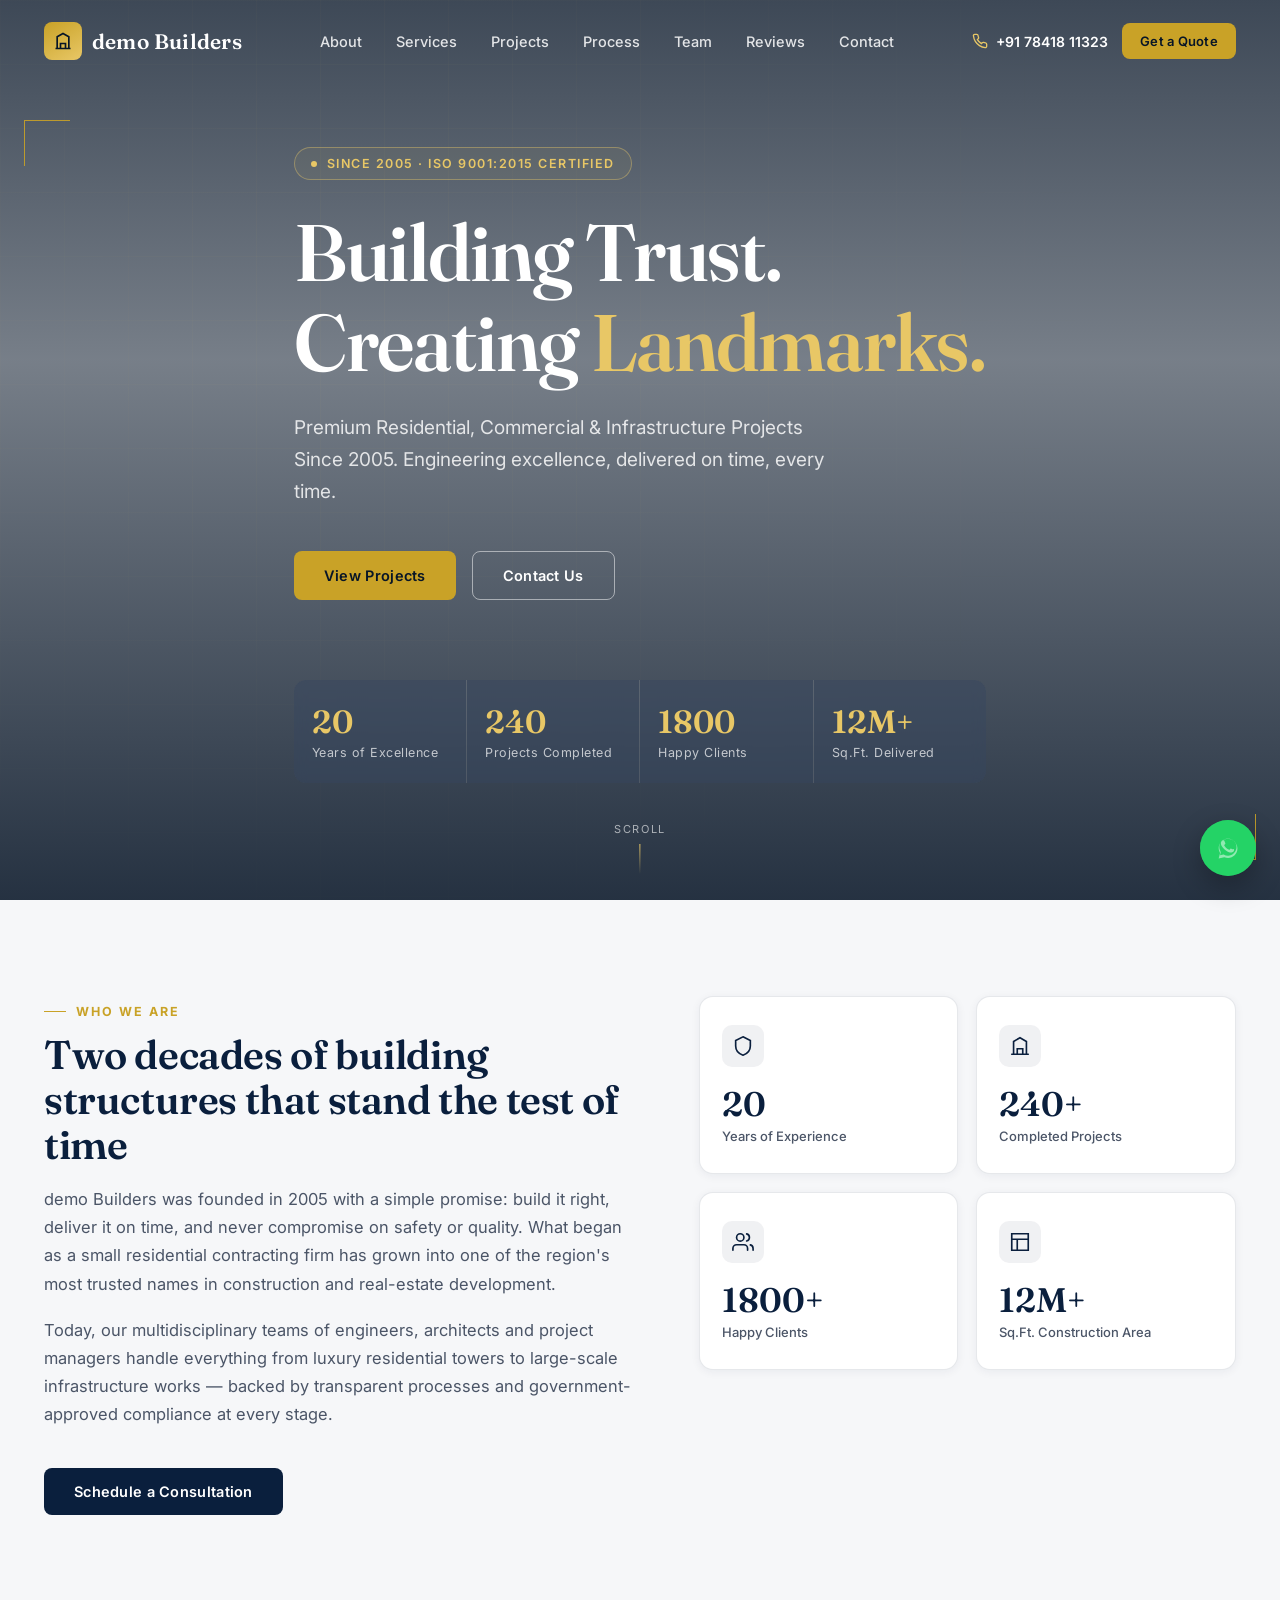
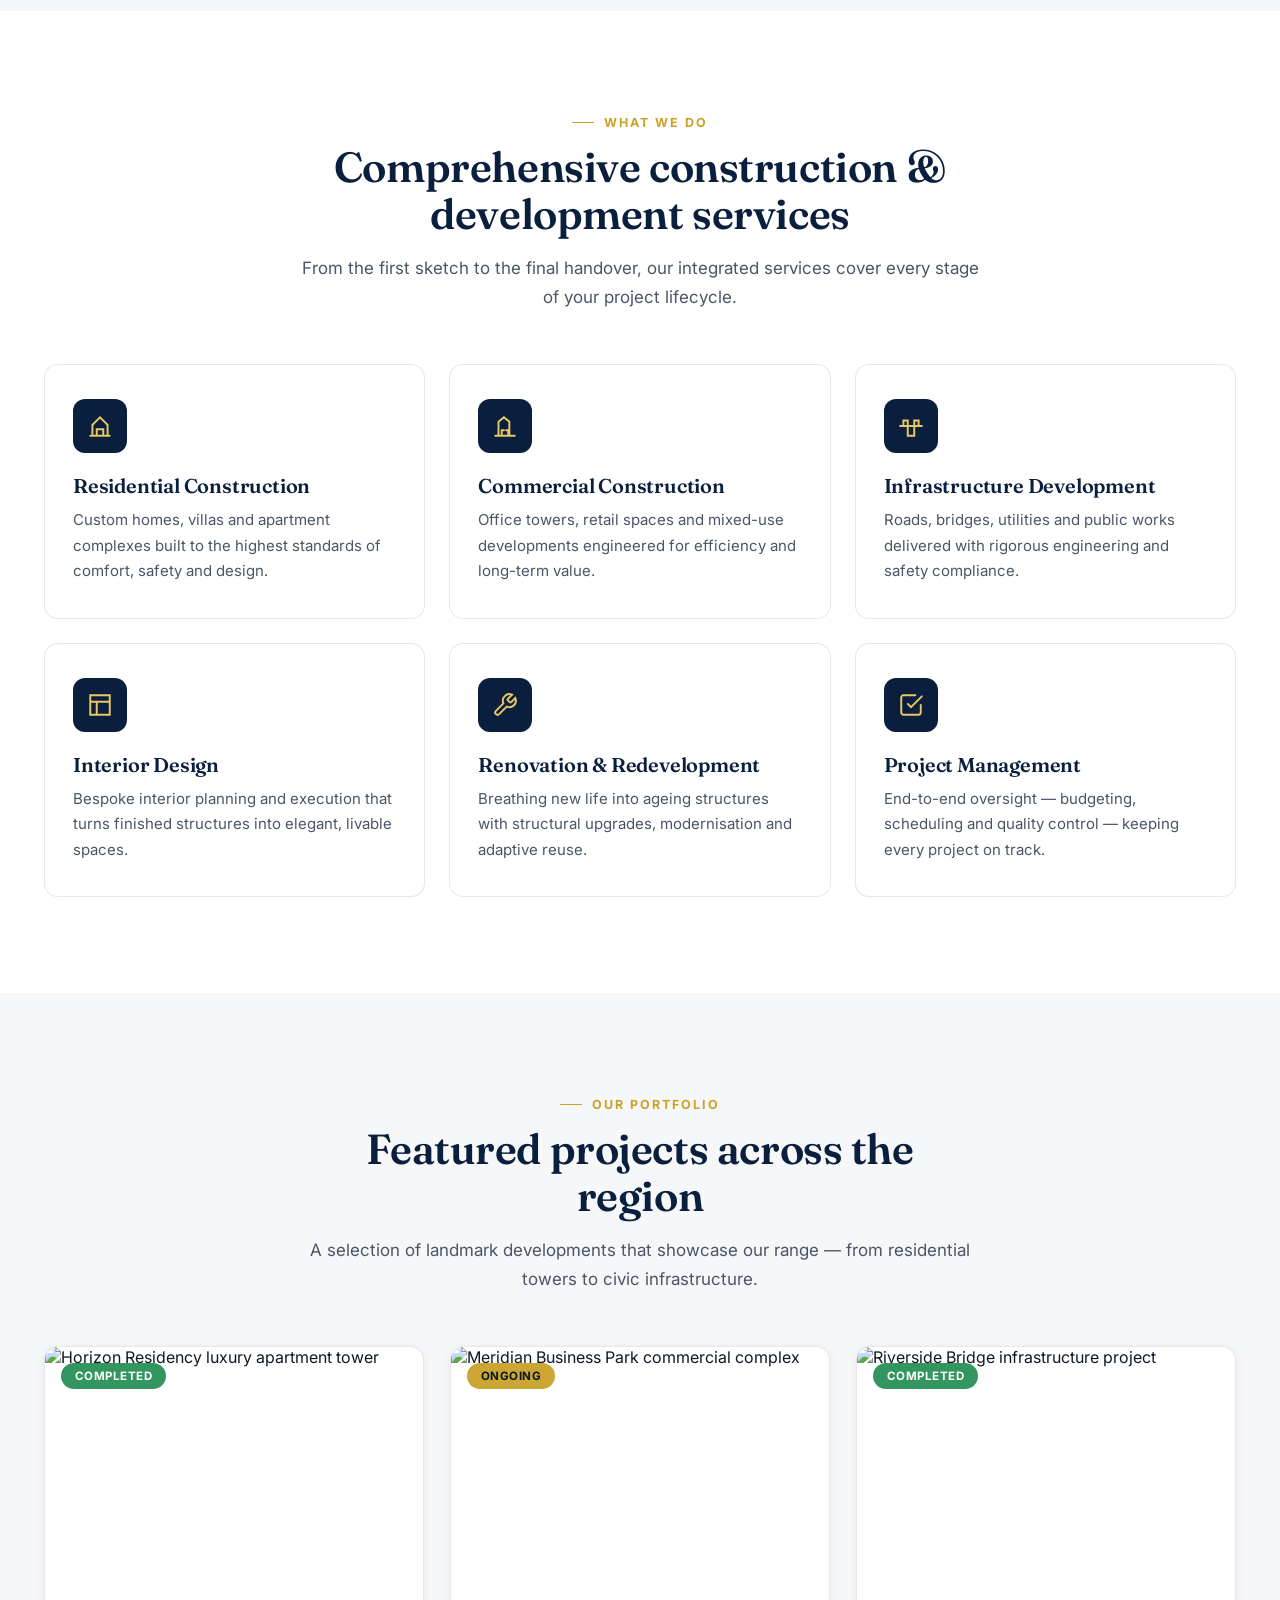
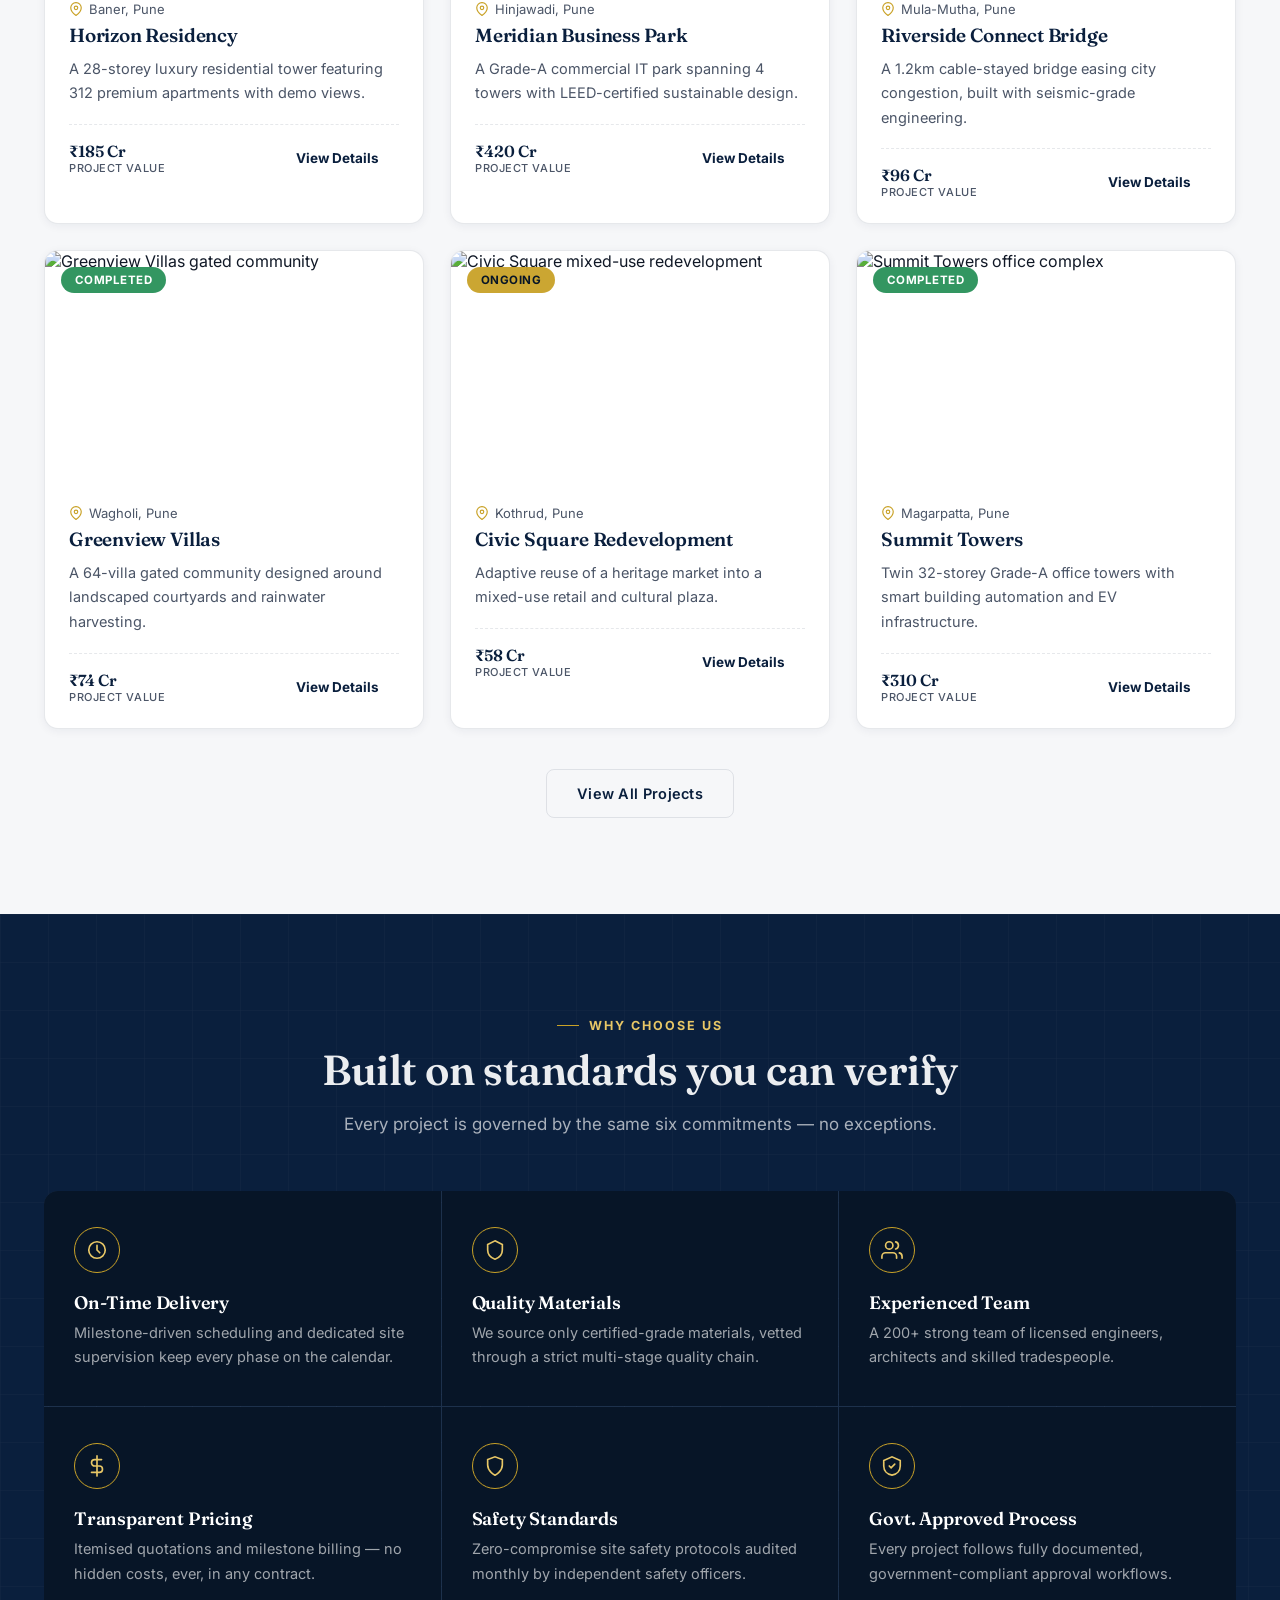
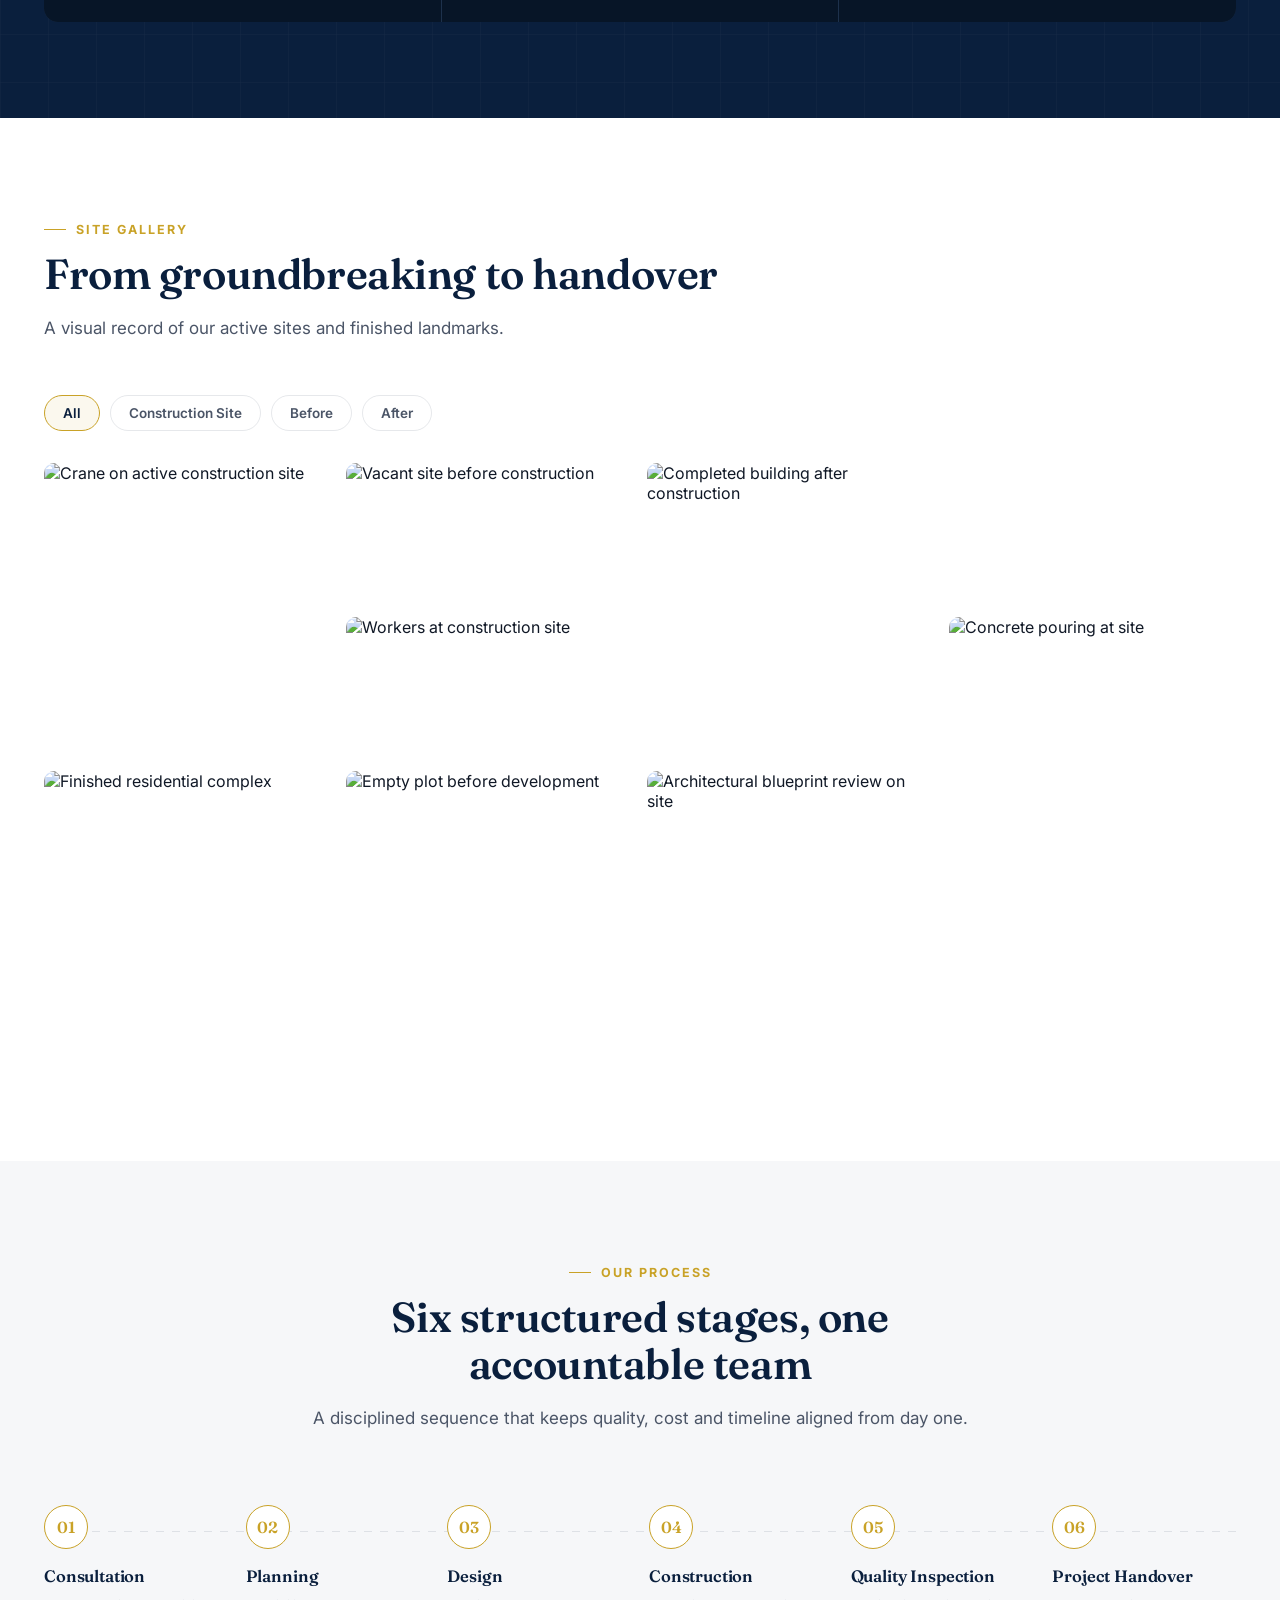
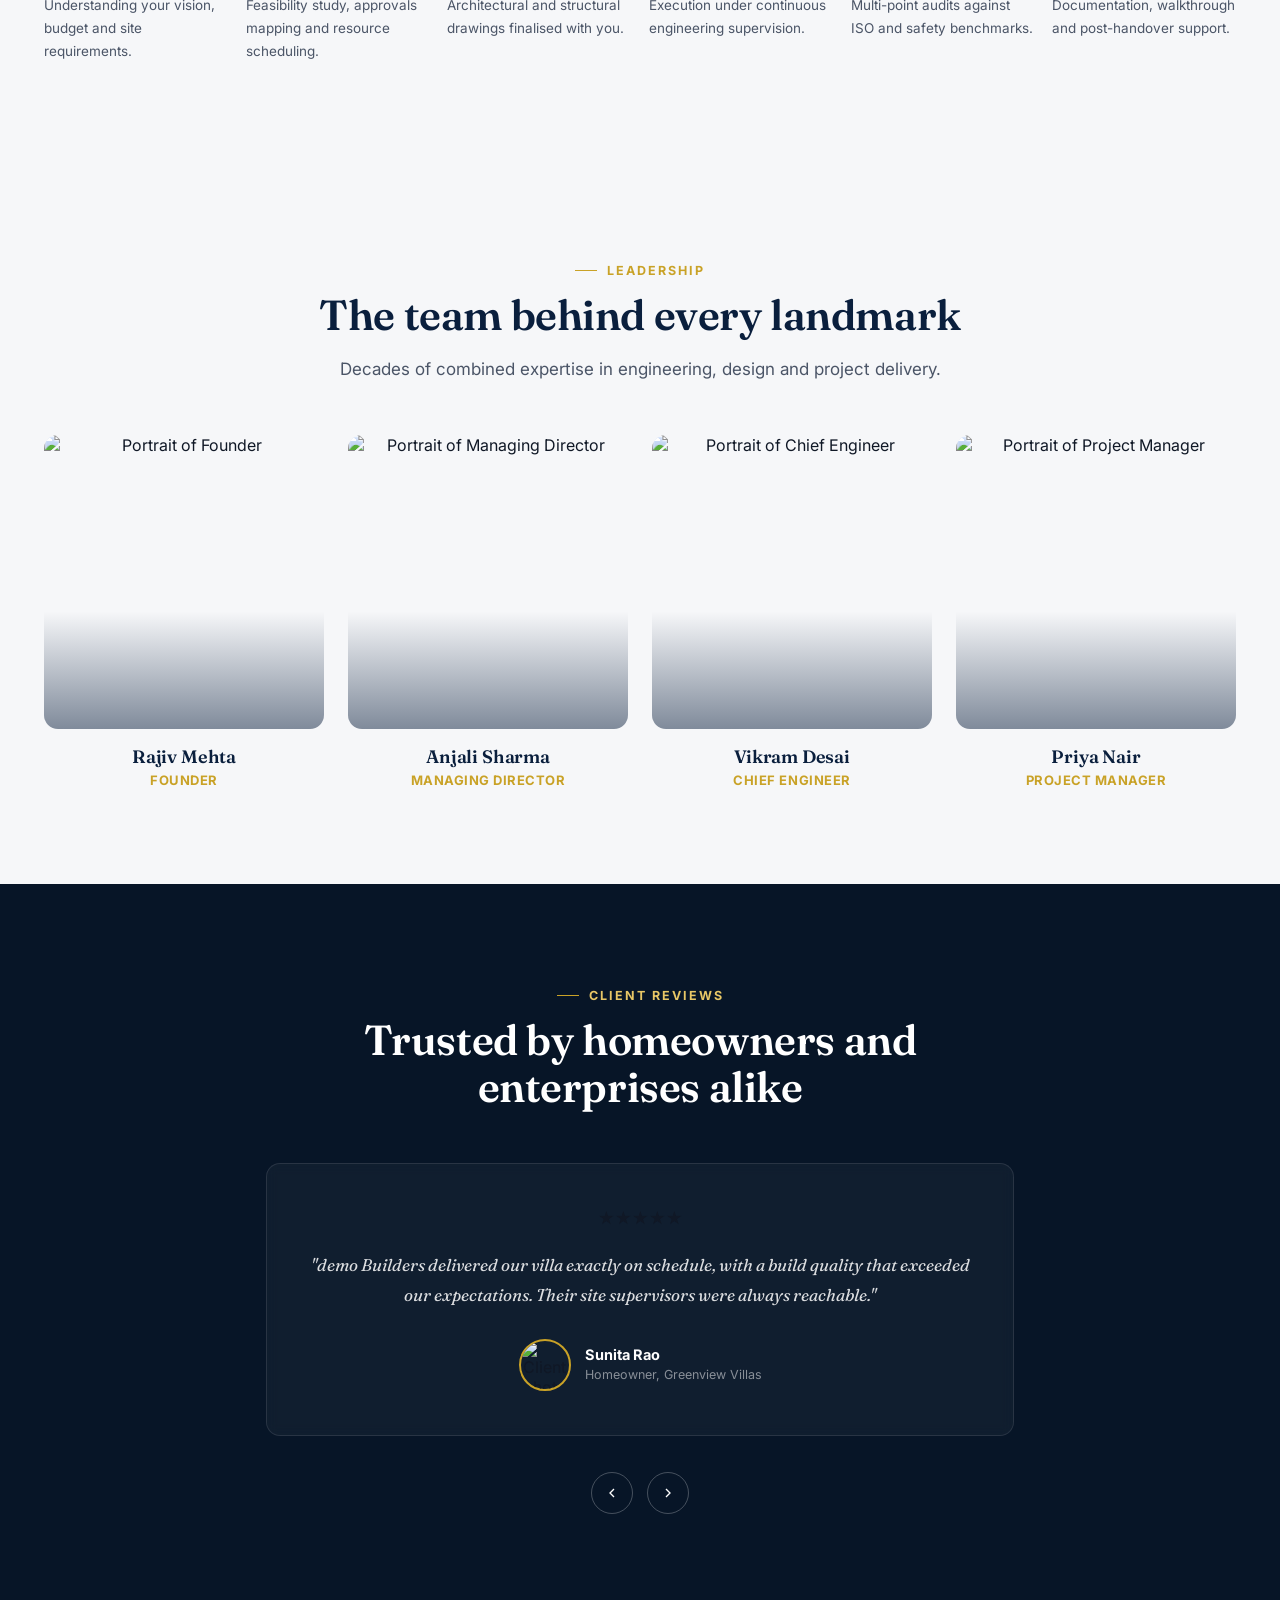
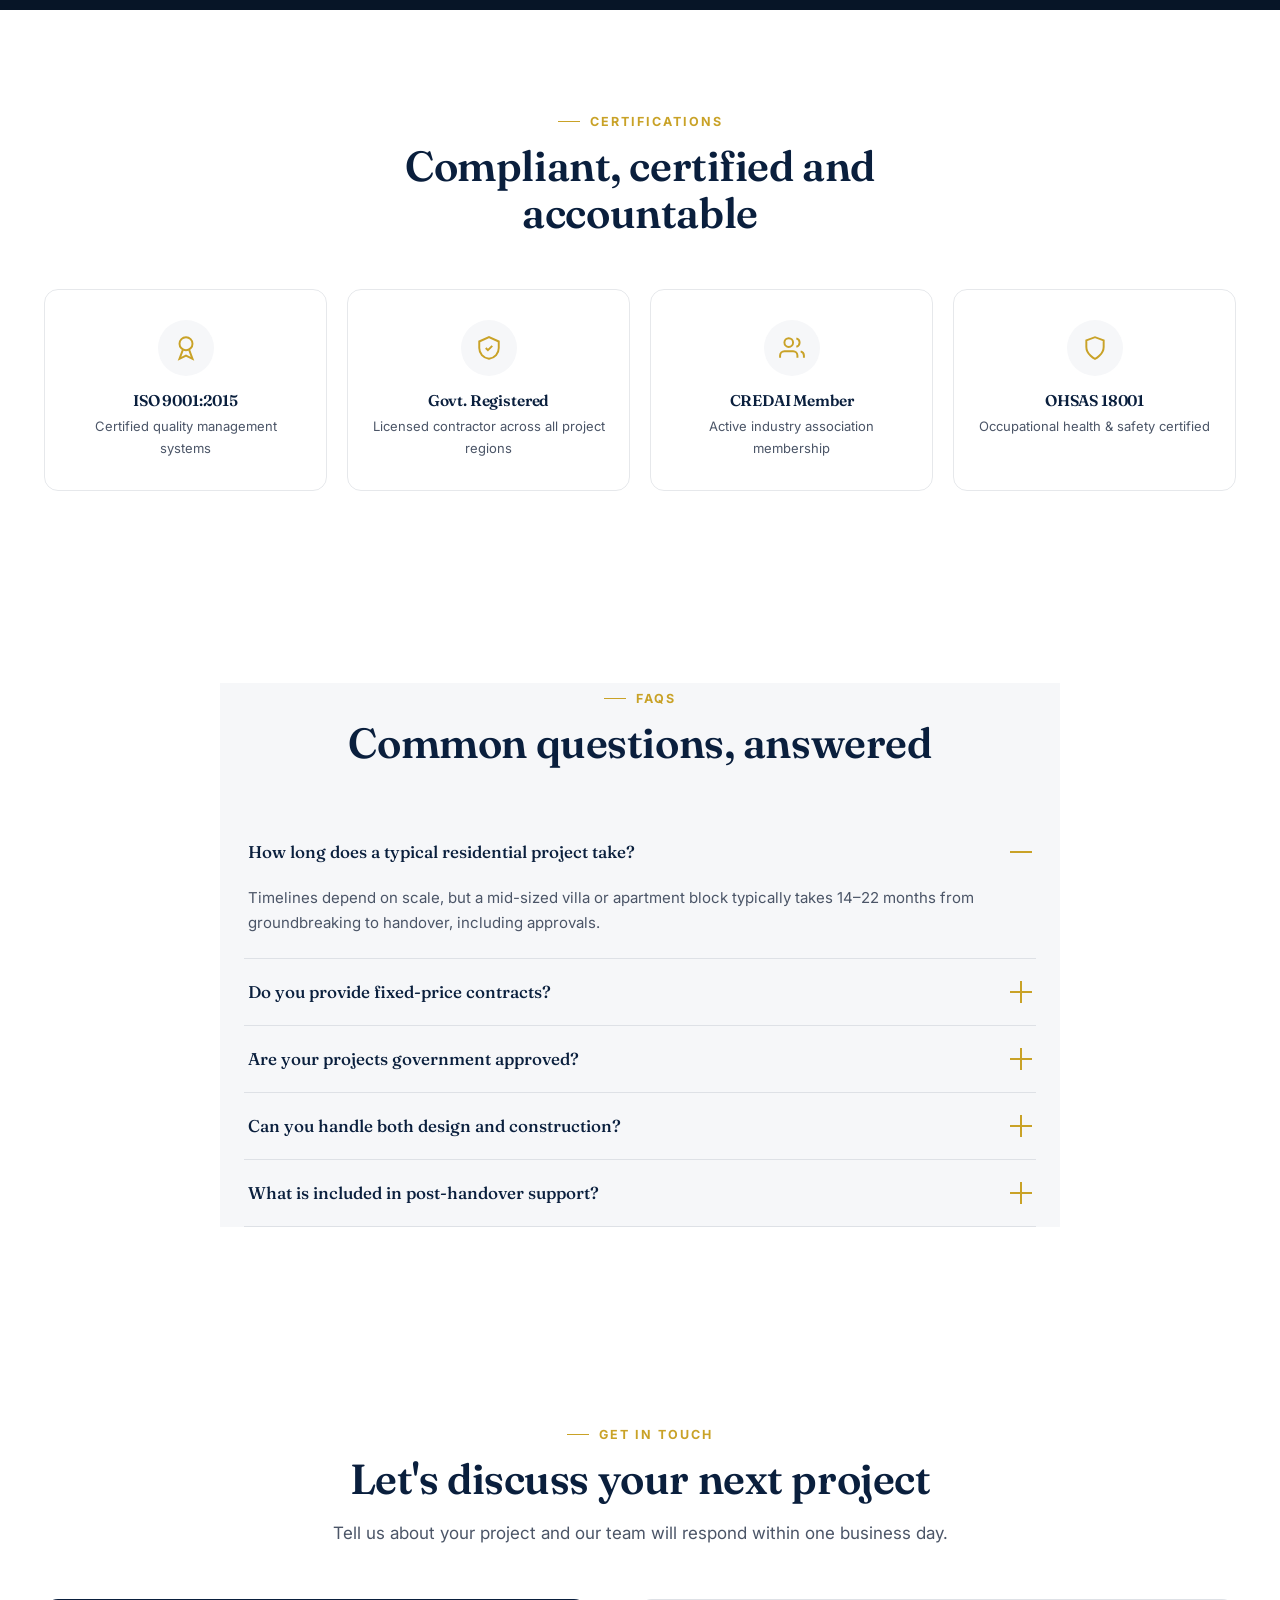
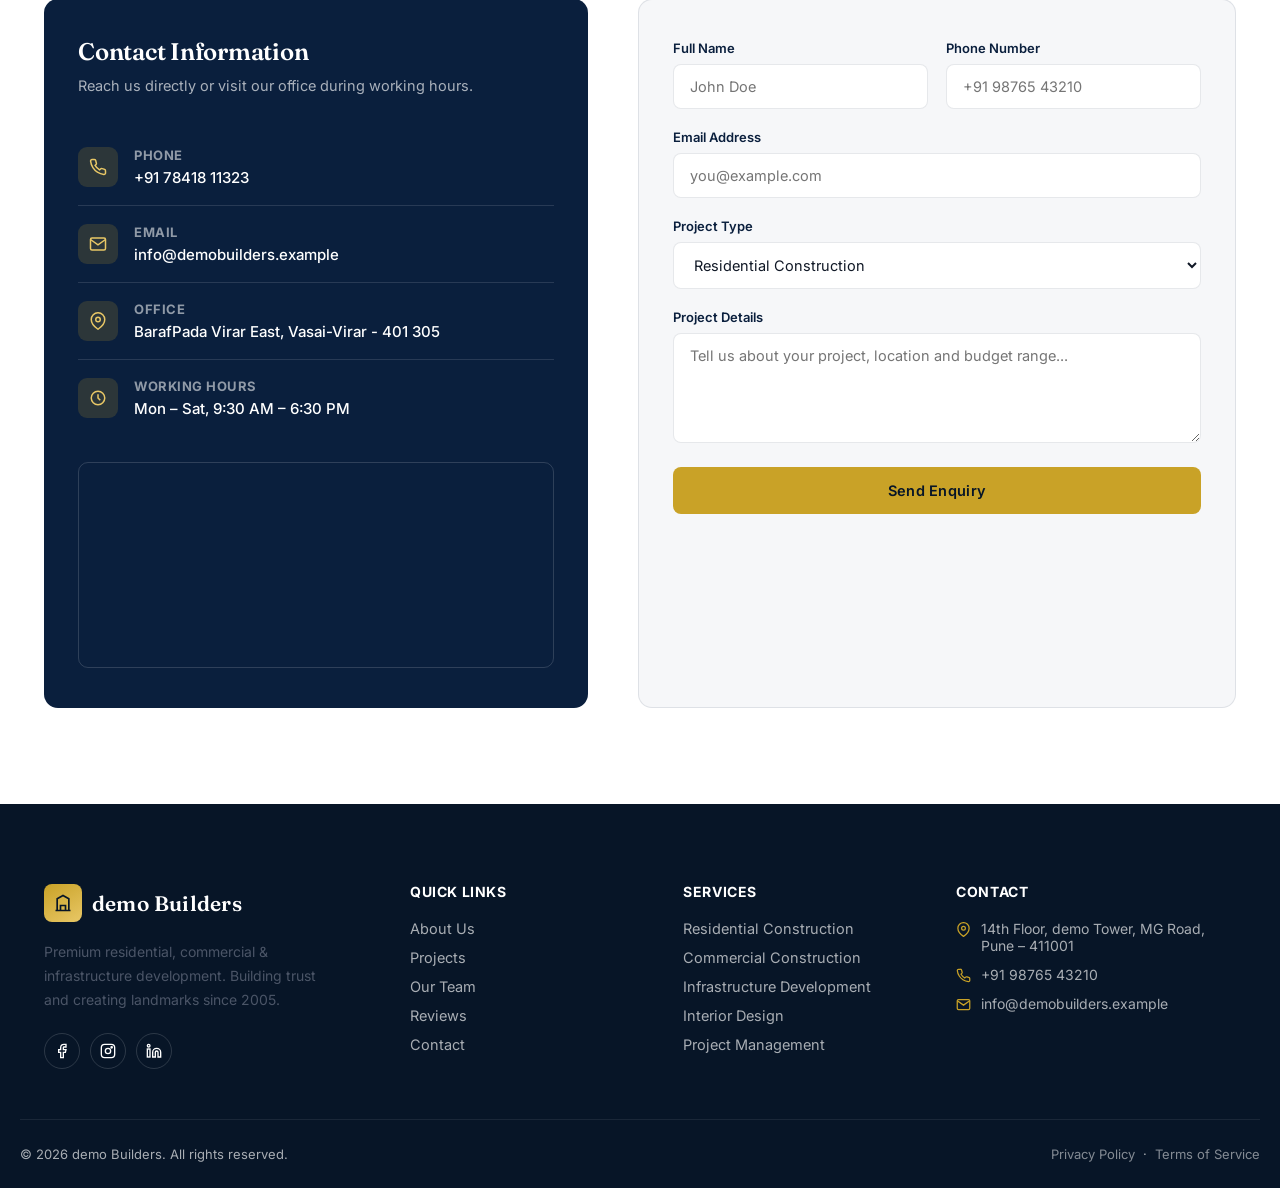
==== commit e5f2202e: "Update team photo image source in index.html" ====
--- a/index.html
+++ b/index.html
@@ -923,7 +923,7 @@
     <div class="team-grid reveal reveal-stagger">
       <div class="team-card" style="--i:0">
         <div class="team-photo">
-          <img loading="lazy" src="https://images.unsplash.com/photo-1560250097-0b93528c311a?q=80&w=500&auto=format&fit=crop" alt="Portrait of Founder">
+          <img loading="lazy" src="https://encrypted-tbn0.gstatic.com/images?q=tbn:ANd9GcSW4Q9VlqECz5Fskdq-sF7MEeHKYCGlcod1albqPHRWzQ&s" alt="Portrait of Founder">
           <div class="team-social">
             <a href="#" aria-label="LinkedIn"><svg viewBox="0 0 24 24" fill="none" stroke-width="2"><path d="M16 8a6 6 0 0 1 6 6v7h-4v-7a2 2 0 0 0-2-2 2 2 0 0 0-2 2v7h-4v-7a6 6 0 0 1 6-6z"/><rect x="2" y="9" width="4" height="12"/><circle cx="4" cy="4" r="2"/></svg></a>
           </div>
@@ -933,7 +933,7 @@
       </div>
       <div class="team-card" style="--i:1">
         <div class="team-photo">
-          <img loading="lazy" src="https://images.unsplash.com/photo-1573497019940-1c28c88b4f3e?q=80&w=500&auto=format&fit=crop" alt="Portrait of Managing Director">
+          <img loading="lazy" src="https://encrypted-tbn0.gstatic.com/images?q=tbn:ANd9GcQdaUpSiQp-VefIa_Sz-dJRRUtSSlvT-d78a_5ykgINxw&s" alt="Portrait of Managing Director">
           <div class="team-social">
             <a href="#" aria-label="LinkedIn"><svg viewBox="0 0 24 24" fill="none" stroke-width="2"><path d="M16 8a6 6 0 0 1 6 6v7h-4v-7a2 2 0 0 0-2-2 2 2 0 0 0-2 2v7h-4v-7a6 6 0 0 1 6-6z"/><rect x="2" y="9" width="4" height="12"/><circle cx="4" cy="4" r="2"/></svg></a>
           </div>
@@ -943,7 +943,7 @@
       </div>
       <div class="team-card" style="--i:2">
         <div class="team-photo">
-          <img loading="lazy" src="https://images.unsplash.com/photo-1507003211169-0a1dd7228f2d?q=80&w=500&auto=format&fit=crop" alt="Portrait of Chief Engineer">
+          <img loading="lazy" src="https://images.unsplash.com/photo-1740252117044-2af197eea287?q=80&w=880&auto=format&fit=crop&ixlib=rb-4.1.0&ixid=M3wxMjA3fDB8MHxwaG90by1wYWdlfHx8fGVufDB8fHx8fA%3D%3D" alt="Portrait of Chief Engineer">
           <div class="team-social">
             <a href="#" aria-label="LinkedIn"><svg viewBox="0 0 24 24" fill="none" stroke-width="2"><path d="M16 8a6 6 0 0 1 6 6v7h-4v-7a2 2 0 0 0-2-2 2 2 0 0 0-2 2v7h-4v-7a6 6 0 0 1 6-6z"/><rect x="2" y="9" width="4" height="12"/><circle cx="4" cy="4" r="2"/></svg></a>
           </div>
@@ -953,7 +953,7 @@
       </div>
       <div class="team-card" style="--i:3">
         <div class="team-photo">
-          <img loading="lazy" src="https://images.unsplash.com/photo-1580489944761-15a19d654956?q=80&w=500&auto=format&fit=crop" alt="Portrait of Project Manager">
+          <img loading="lazy" src="https://encrypted-tbn0.gstatic.com/images?q=tbn:ANd9GcRFKyp9Zd8OreA52RYHZpn0C0b7hPEPzRYE0Fot72056Q&s" alt="Portrait of Project Manager">
           <div class="team-social">
             <a href="#" aria-label="LinkedIn"><svg viewBox="0 0 24 24" fill="none" stroke-width="2"><path d="M16 8a6 6 0 0 1 6 6v7h-4v-7a2 2 0 0 0-2-2 2 2 0 0 0-2 2v7h-4v-7a6 6 0 0 1 6-6z"/><rect x="2" y="9" width="4" height="12"/><circle cx="4" cy="4" r="2"/></svg></a>
           </div>
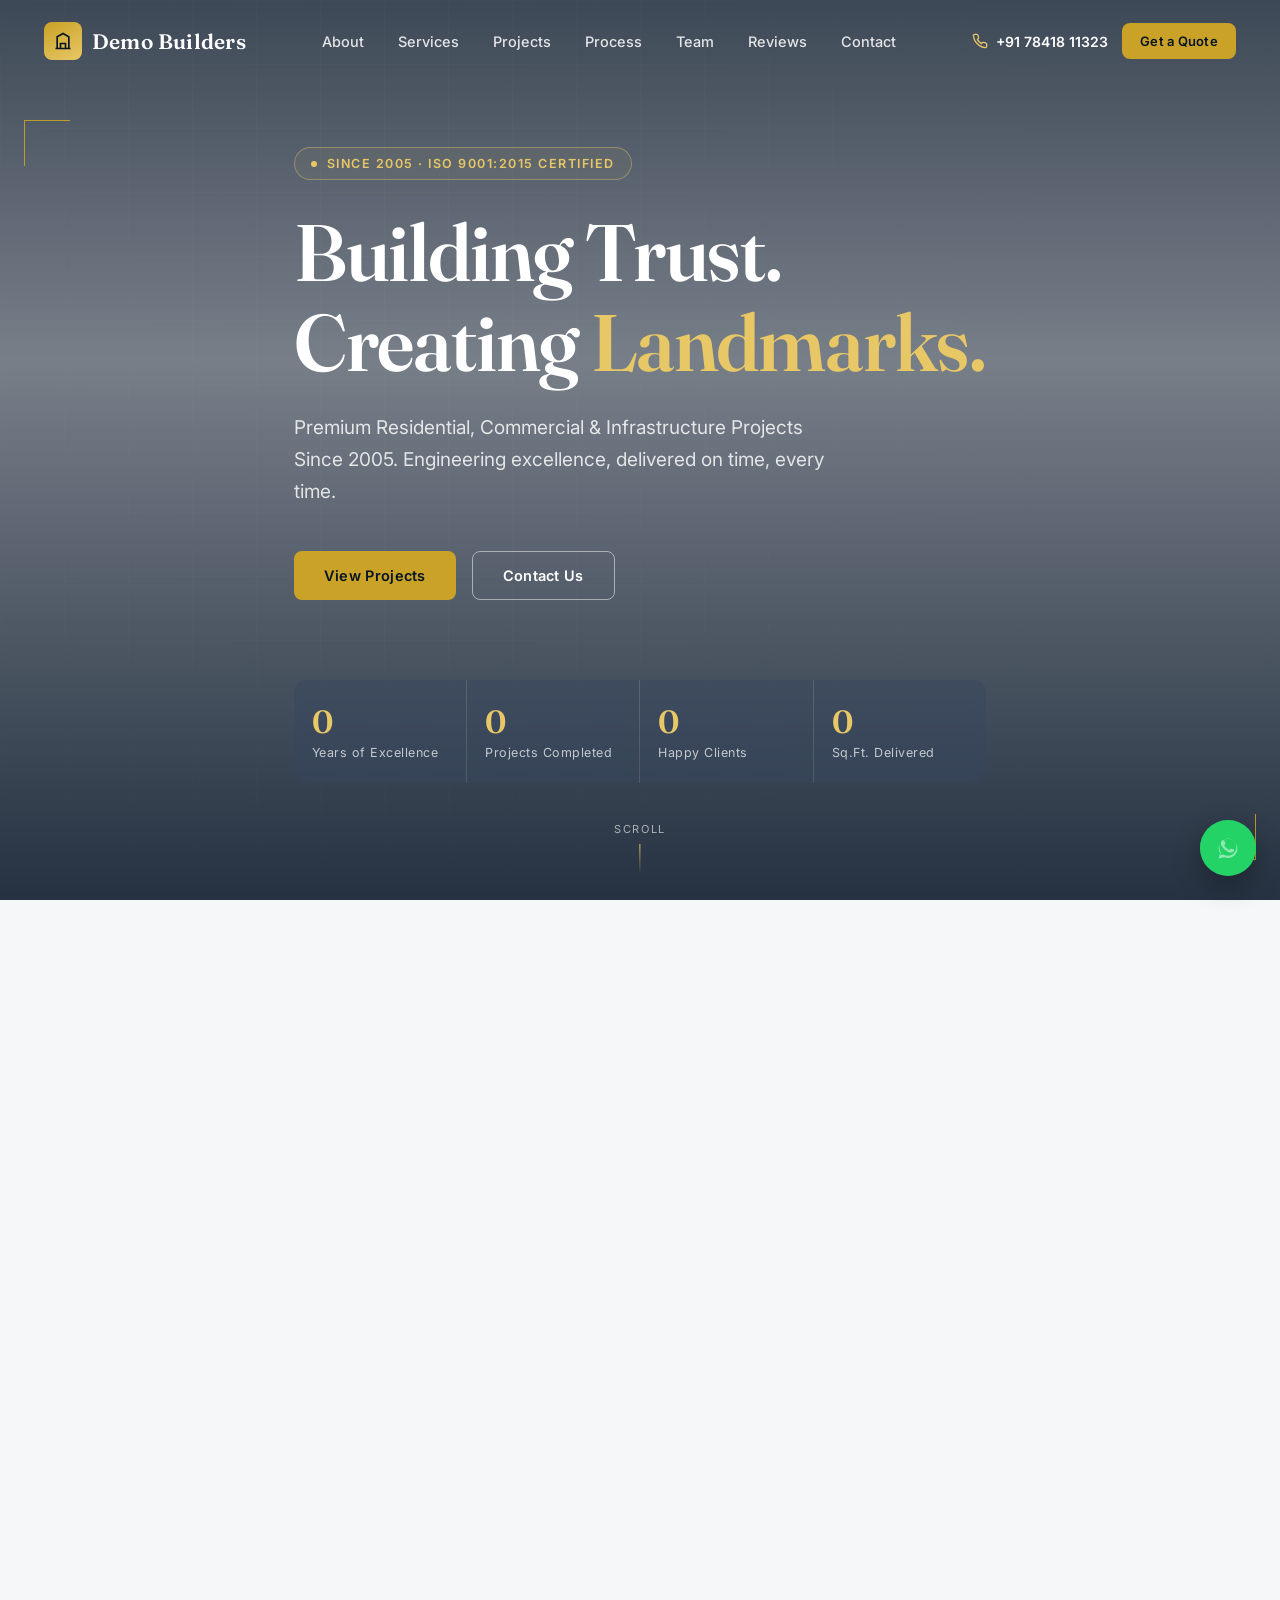
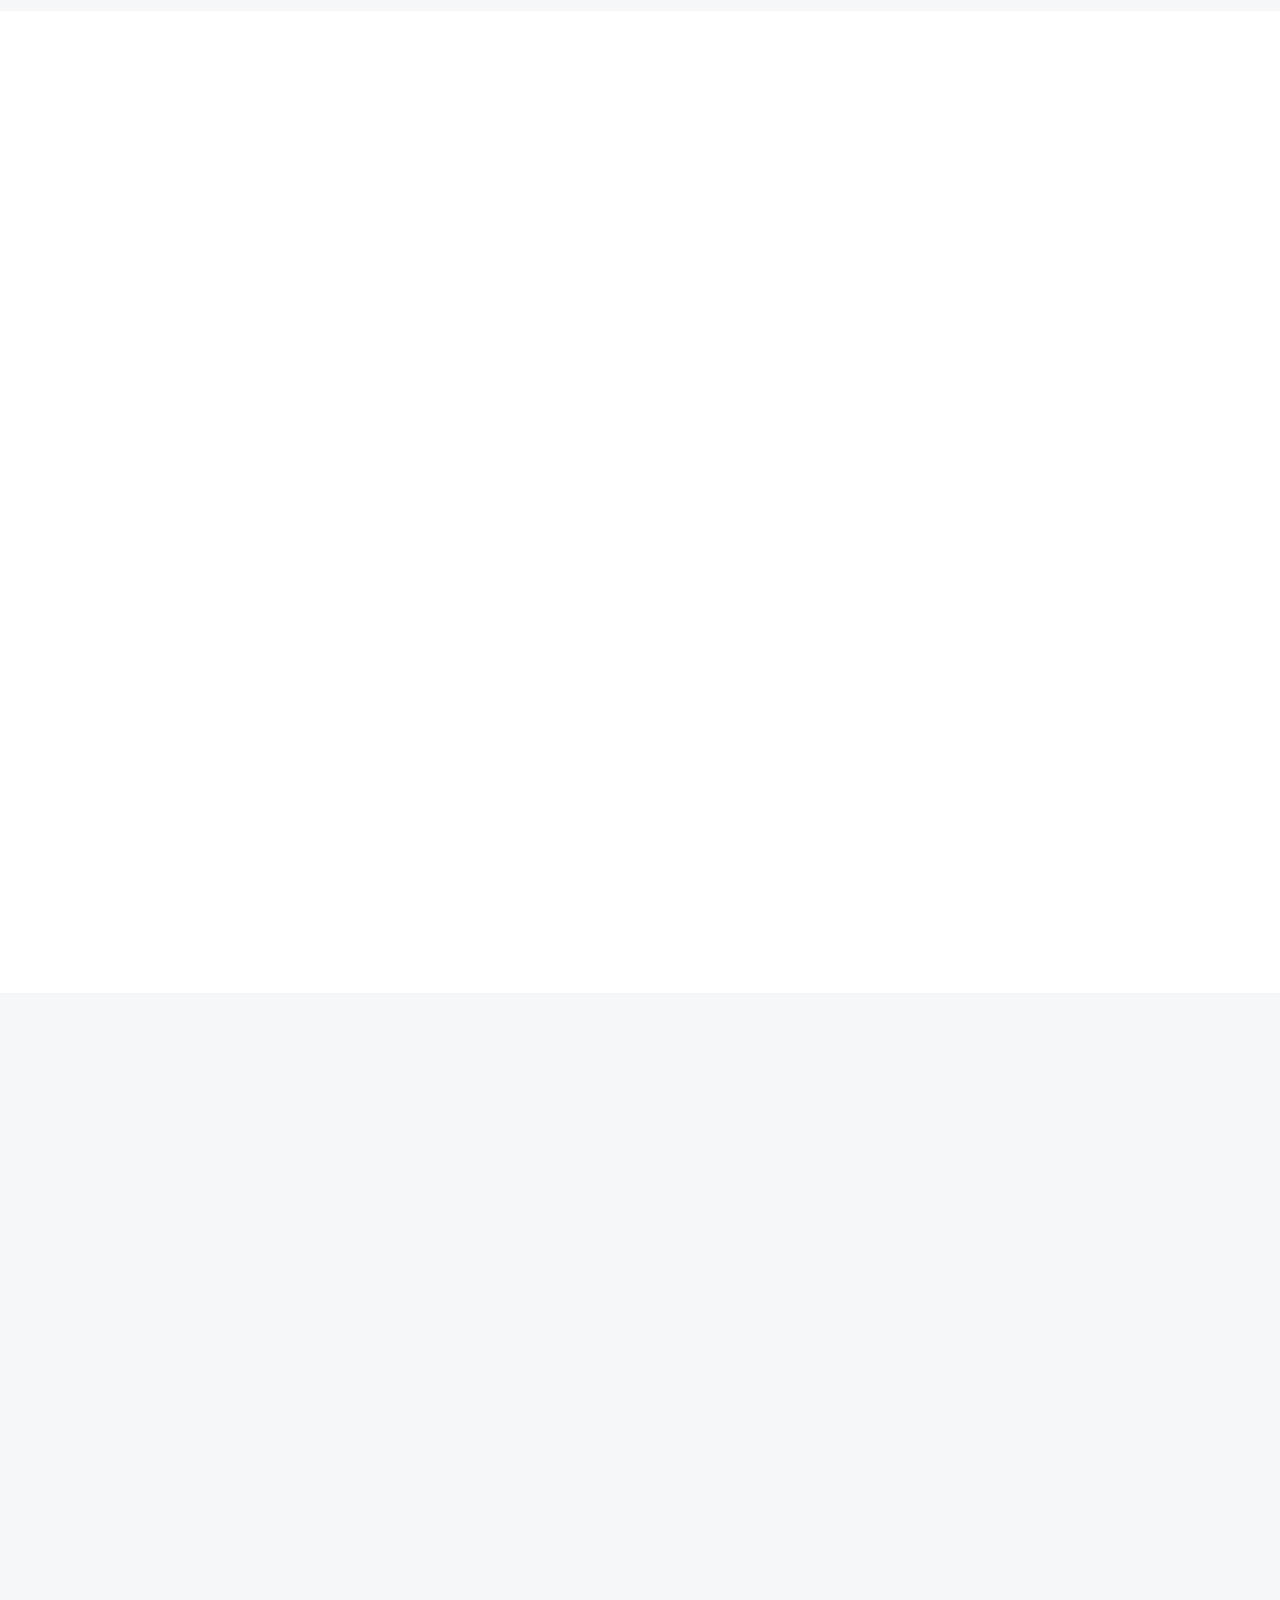
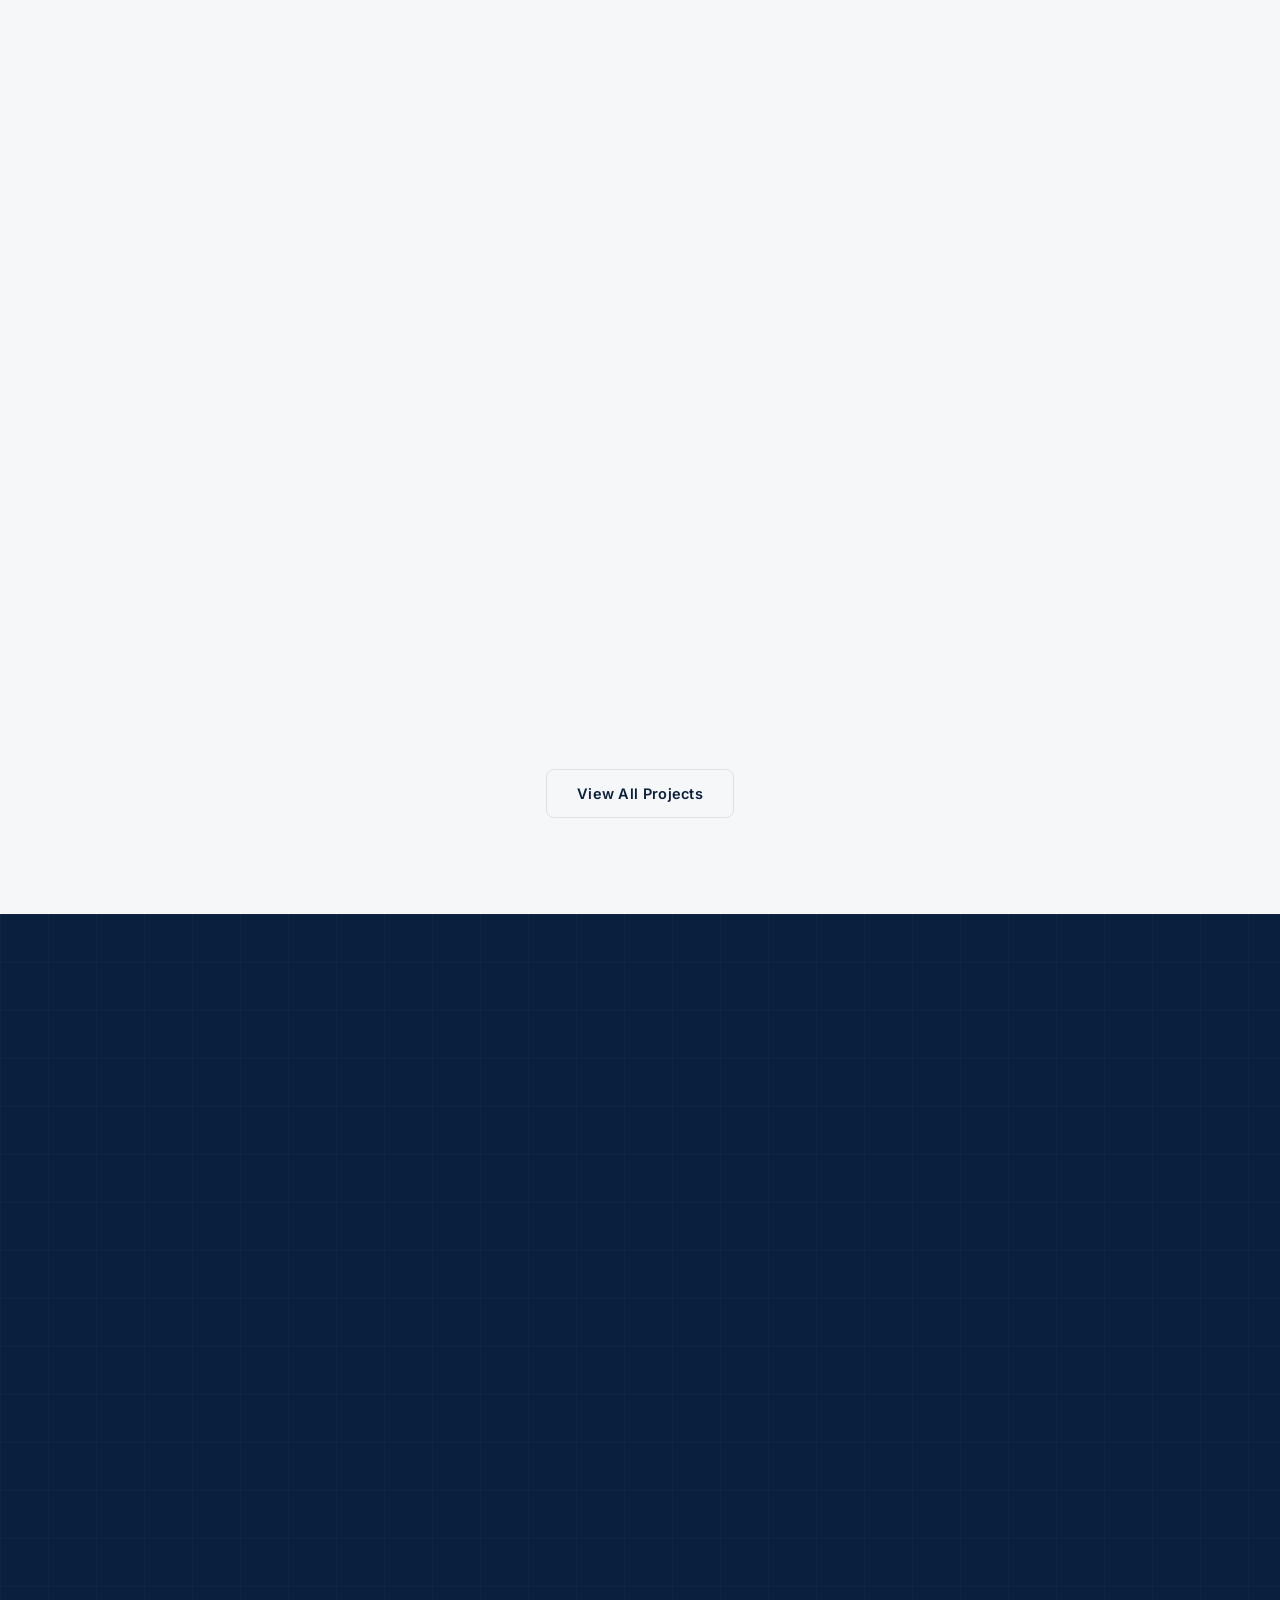
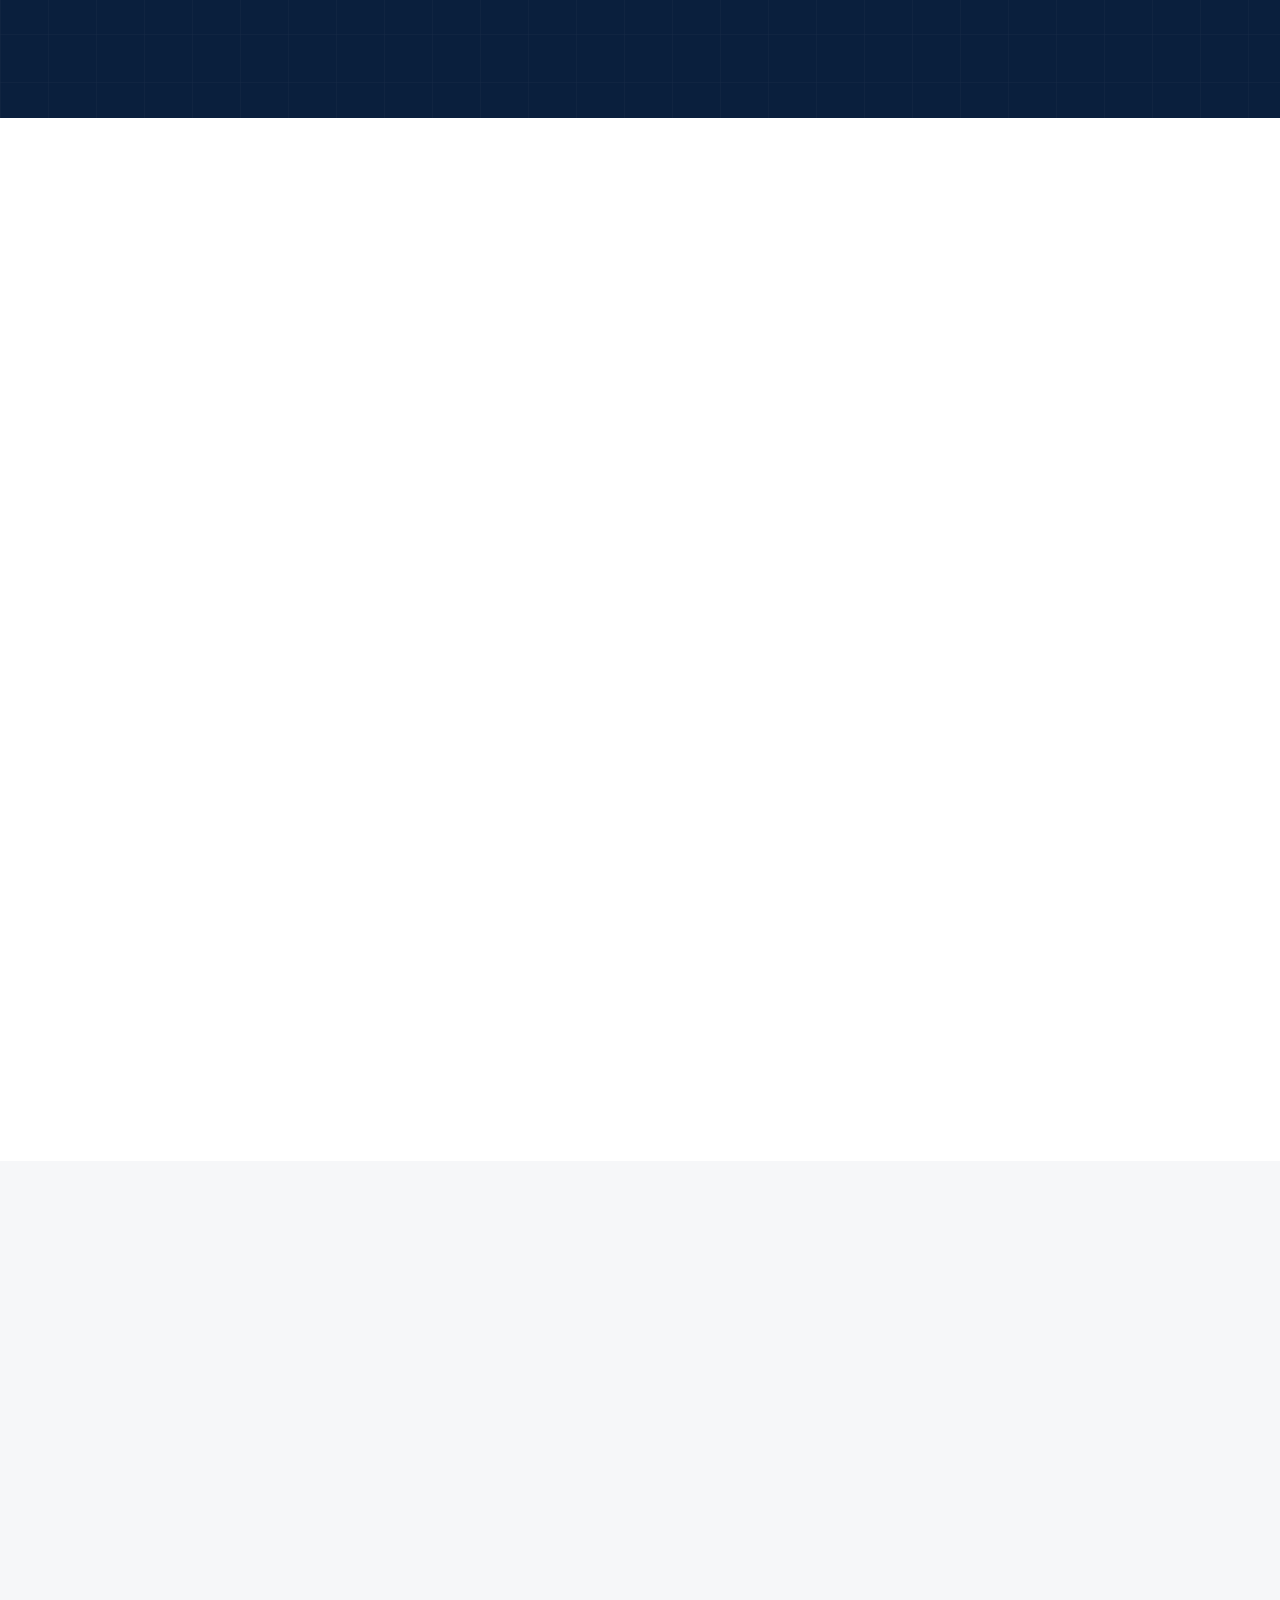
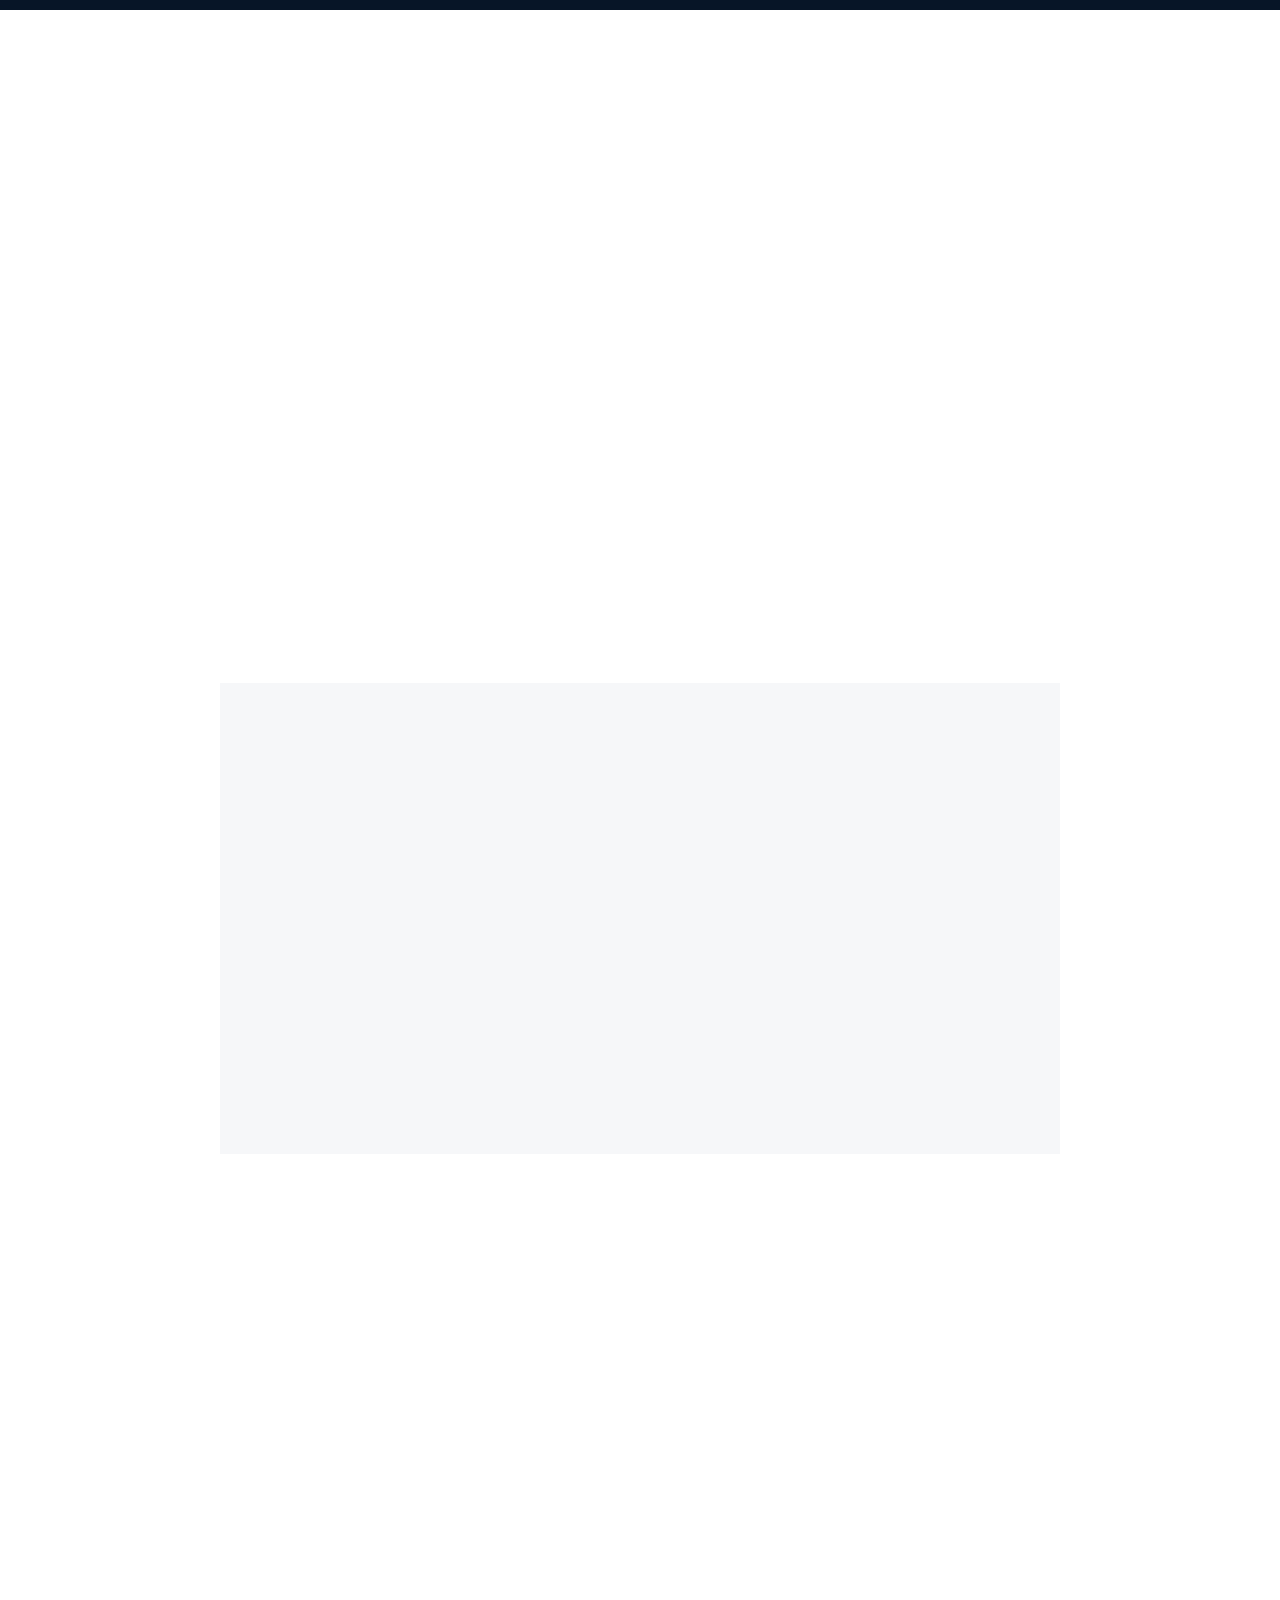
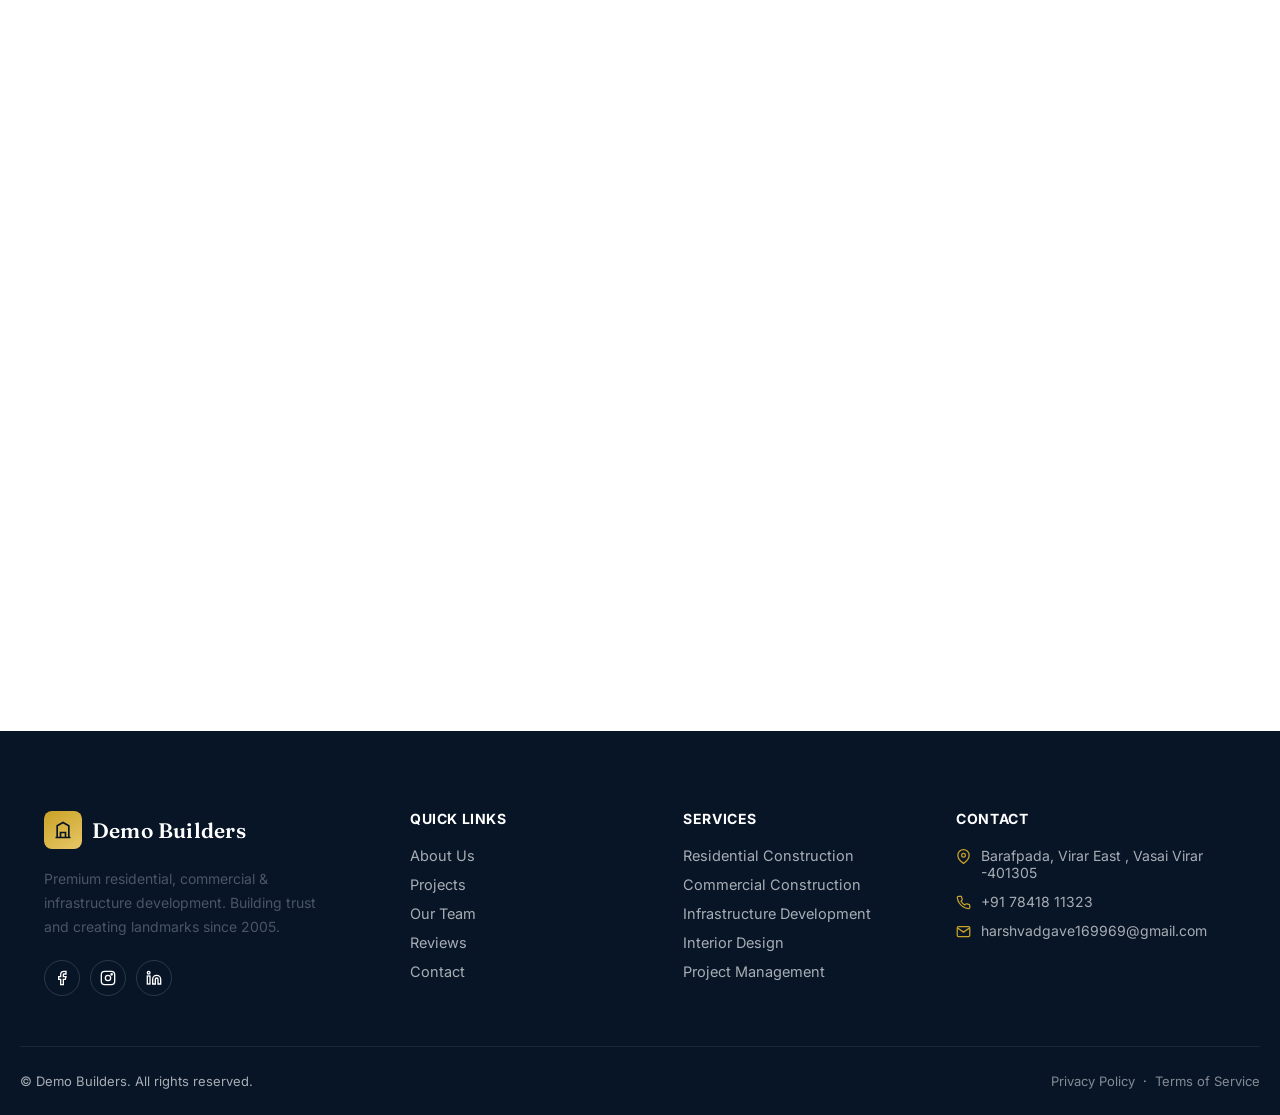
==== commit 00cd65b5: "Add files via upload" ====
--- a/index.html
+++ b/index.html
@@ -4,29 +4,31 @@
 <meta charset="UTF-8">
 <meta name="viewport" content="width=device-width, initial-scale=1.0">
 <title>Demo Builders | Premium Construction & Real Estate Development Since 2005</title>
-<meta name="description" content="demo Builders is a premier construction and real-estate development company delivering residential, commercial and infrastructure projects since 2005. On-time delivery, quality materials, government-approved processes.">
-<meta name="keywords" content="construction company, real estate developer, residential construction, commercial construction, infrastructure development, interior design, renovation, demo Builders">
+<meta name="description" content="Demo Builders is a premier construction and real-estate development company delivering residential, commercial and infrastructure projects since 2005. On-time delivery, quality materials, government-approved processes.">
+<meta name="keywords" content="construction company, real estate developer, residential construction, commercial construction, infrastructure development, interior design, renovation, Demo Builders">
 <meta name="robots" content="index, follow">
-<meta property="og:title" content="demo Builders | Building Trust. Creating Landmarks.">
+<meta property="og:title" content="Demo Builders | Building Trust. Creating Landmarks.">
 <meta property="og:description" content="Premium Residential, Commercial & Infrastructure Projects Since 2005.">
 <meta property="og:type" content="website">
 <link rel="preconnect" href="https://fonts.googleapis.com">
 <link rel="preconnect" href="https://fonts.gstatic.com" crossorigin>
 <link href="https://fonts.googleapis.com/css2?family=Fraunces:opsz,wght@9..144,300;9..144,400;9..144,500;9..144,600;9..144,700&family=Inter:wght@400;500;600;700;800&display=swap" rel="stylesheet">
-
+<link rel="stylesheet" href="style.css">
+
+<script src="https://cdn.jsdelivr.net/npm/@emailjs/browser@4/dist/email.min.js"></script>
  
 <script type="application/ld+json">
 {
   "@context": "https://schema.org",
   "@type": "GeneralContractor",
-  "name": "demo Builders",
+  "name": "Demo Builders",
   "image": "https://images.unsplash.com/photo-1486406146926-c627a92ad1ab?q=80&w=1200",
-  "url": "https://www.demobuilders.example",
+  "url": "https://www.Demobuilders.example",
   "telephone": "+91-98765-43210",
   "priceRange": "$$$",
   "address": {
     "@type": "PostalAddress",
-    "streetAddress": "14th Floor, demo Tower, MG Road",
+    "streetAddress": "14th Floor, Demo Tower, MG Road",
     "addressLocality": "Pune",
     "addressRegion": "Maharashtra",
     "postalCode": "411001",
@@ -44,514 +46,16 @@
     "closes": "18:30"
   },
   "sameAs": [
-    "https://www.facebook.com/demobuilders",
-    "https://www.instagram.com/demobuilders",
-    "https://www.linkedin.com/company/demobuilders"
+    "https://www.facebook.com/Demobuilders",
+    "https://www.instagram.com/Demobuilders",
+    "https://www.linkedin.com/company/Demobuilders"
   ],
   "foundingDate": "2005",
   "areaServed": "IN"
 }
 </script>
 
-<style>
-/* ===================== RESET & TOKENS ===================== */
-*,*::before,*::after{box-sizing:border-box;}
-html{scroll-behavior:smooth;}
-:root{
-  --navy: #0A1F3D;
-  --navy-deep: #071527;
-  --navy-panel: #0F2A4A;
-  --gold: #C9A227;
-  --gold-light: #E8C766;
-  --white: #FFFFFF;
-  --paper: #F6F7F9;
-  --paper-2: #EFF1F4;
-  --ink: #101826;
-  --ink-soft: #4B5567;
-  --line: rgba(10,31,61,0.10);
-  --shadow-sm: 0 2px 10px rgba(10,31,61,0.06);
-  --shadow-md: 0 10px 30px rgba(10,31,61,0.10);
-  --shadow-lg: 0 24px 60px rgba(10,31,61,0.16);
-  --radius: 14px;
-  --maxw: 1240px;
-  --ease: cubic-bezier(.22,1,.36,1);
-}
-@media (prefers-reduced-motion: reduce){
-  html{scroll-behavior:auto;}
-  *{animation-duration:0.001ms !important; animation-iteration-count:1 !important; transition-duration:0.001ms !important;}
-}
-body{
-  margin:0;
-  font-family:'Inter',sans-serif;
-  color:var(--ink);
-  background:var(--white);
-  -webkit-font-smoothing:antialiased;
-  overflow-x:hidden;
-}
-h1,h2,h3,h4{
-  font-family:'Fraunces', serif;
-  font-weight:600;
-  line-height:1.12;
-  margin:0;
-  color:var(--navy);
-  letter-spacing:-0.01em;
-}
-p{margin:0; color:var(--ink-soft); line-height:1.7;}
-a{text-decoration:none; color:inherit;}
-img{max-width:100%; display:block;}
-button{font-family:inherit; cursor:pointer; border:none; background:none;}
-ul{margin:0; padding:0; list-style:none;}
-.container{max-width:var(--maxw); margin:0 auto; padding:0 24px;}
-section{position:relative;}
-.eyebrow{
-  display:inline-flex; align-items:center; gap:10px;
-  font-size:12.5px; font-weight:700; letter-spacing:0.16em; text-transform:uppercase;
-  color:var(--gold); margin-bottom:14px;
-}
-.eyebrow::before{content:""; width:22px; height:1px; background:var(--gold);}
-.section-head{max-width:680px; margin-bottom:52px;}
-.section-head.center{margin-left:auto; margin-right:auto; text-align:center;}
-.section-head h2{font-size:clamp(28px,4vw,42px);}
-.section-head p{margin-top:16px; font-size:17px;}
-.section-pad{padding:96px 0;}
-@media (max-width:768px){ .section-pad{padding:64px 0;} }
-
-/* Buttons */
-.btn{
-  display:inline-flex; align-items:center; justify-content:center; gap:10px;
-  padding:15px 30px; font-weight:600; font-size:14.5px; letter-spacing:0.02em;
-  border-radius:8px; transition:transform .35s var(--ease), box-shadow .35s var(--ease), background .35s var(--ease), color .35s var(--ease);
-  white-space:nowrap;
-}
-.btn-gold{background:var(--gold); color:var(--navy-deep);}
-.btn-gold:hover{background:var(--gold-light); transform:translateY(-2px); box-shadow:0 14px 28px rgba(201,162,39,0.35);}
-.btn-outline{border:1.5px solid rgba(255,255,255,0.5); color:var(--white); background:transparent;}
-.btn-outline:hover{background:rgba(255,255,255,0.12); border-color:var(--white); transform:translateY(-2px);}
-.btn-navy{background:var(--navy); color:var(--white);}
-.btn-navy:hover{background:var(--navy-deep); transform:translateY(-2px); box-shadow:var(--shadow-md);}
-.btn-ghost{border:1.5px solid var(--line); color:var(--navy);}
-.btn-ghost:hover{border-color:var(--gold); color:var(--gold);}
-.btn-sm{padding:10px 18px; font-size:13px;}
-
-/* ===================== NAVBAR ===================== */
-#navbar{
-  position:fixed; top:0; left:0; right:0; z-index:1000;
-  padding:22px 0; transition:all .4s var(--ease);
-  background:transparent;
-}
-#navbar.scrolled{
-  padding:14px 0;
-  background:rgba(10,31,61,0.82);
-  backdrop-filter:blur(14px) saturate(140%);
-  -webkit-backdrop-filter:blur(14px) saturate(140%);
-  box-shadow:0 4px 24px rgba(0,0,0,0.18);
-}
-.nav-inner{display:flex; align-items:center; justify-content:space-between; gap:24px;}
-.logo{display:flex; align-items:center; gap:10px; font-family:'Fraunces',serif; font-weight:600; font-size:21px; color:var(--white); letter-spacing:0.01em;}
-.logo .mark{
-  width:38px; height:38px; border-radius:8px; background:linear-gradient(150deg,var(--gold),var(--gold-light));
-  display:flex; align-items:center; justify-content:center; flex-shrink:0;
-}
-.logo .mark svg{width:20px; height:20px;}
-.nav-links{display:flex; align-items:center; gap:34px;}
-.nav-links a{
-  color:rgba(255,255,255,0.85); font-size:14.5px; font-weight:500; position:relative; padding:4px 0;
-  transition:color .25s;
-}
-.nav-links a::after{
-  content:""; position:absolute; left:0; bottom:0; width:0; height:1.5px; background:var(--gold);
-  transition:width .3s var(--ease);
-}
-.nav-links a:hover{color:var(--white);}
-.nav-links a:hover::after{width:100%;}
-.nav-cta{display:flex; align-items:center; gap:14px;}
-.nav-call{
-  display:flex; align-items:center; gap:8px; color:var(--white); font-size:14px; font-weight:600;
-}
-.burger{display:none; width:26px; height:20px; position:relative; flex-direction:column; justify-content:space-between; z-index:1100;}
-.burger span{display:block; height:2px; width:100%; background:var(--white); border-radius:2px; transition:.3s;}
-.mobile-menu{
-  position:fixed; inset:0; background:var(--navy-deep); z-index:1050; display:flex; flex-direction:column;
-  justify-content:center; align-items:center; gap:30px; transform:translateY(-100%); transition:transform .45s var(--ease);
-}
-.mobile-menu.open{transform:translateY(0);}
-.mobile-menu a{color:var(--white); font-family:'Fraunces',serif; font-size:26px; font-weight:500;}
-.mobile-menu .close-x{position:absolute; top:26px; right:26px; width:30px; height:30px; color:var(--white); font-size:0;}
-
-@media (max-width:920px){
-  .nav-links{display:none;}
-  .nav-call{display:none;}
-  .burger{display:flex;}
-}
-
-/* ===================== HERO ===================== */
-#hero{
-  min-height:100vh; display:flex; align-items:center; position:relative; overflow:hidden;
-  background:linear-gradient(180deg, rgba(7,21,39,0.78) 0%, rgba(7,21,39,0.55) 40%, rgba(7,21,39,0.88) 100%),
-    url('https://images.unsplash.com/photo-1486406146926-c627a92ad1ab?q=80&w=2000&auto=format&fit=crop') center/cover no-repeat;
-}
-#hero::before{
-  content:""; position:absolute; inset:0; pointer-events:none; opacity:0.35;
-  background-image:
-    linear-gradient(rgba(232,199,102,0.10) 1px, transparent 1px),
-    linear-gradient(90deg, rgba(232,199,102,0.10) 1px, transparent 1px);
-  background-size:64px 64px;
-  mask-image: radial-gradient(circle at 30% 30%, black 0%, transparent 70%);
-}
-.hero-inner{position:relative; z-index:2; padding-top:90px; padding-bottom:60px;}
-.hero-corner{
-  position:absolute; width:46px; height:46px; border-color:var(--gold); opacity:0.9; z-index:3;
-}
-.hero-corner.tl{top:120px; left:24px; border-top:1.5px solid var(--gold); border-left:1.5px solid var(--gold);}
-.hero-corner.br{bottom:40px; right:24px; border-bottom:1.5px solid var(--gold); border-right:1.5px solid var(--gold);}
-@media (max-width:768px){ .hero-corner{display:none;} }
-
-.hero-tag{
-  display:inline-flex; align-items:center; gap:10px; padding:8px 16px; border:1px solid rgba(232,199,102,0.4);
-  border-radius:30px; color:var(--gold-light); font-size:12.5px; font-weight:600; letter-spacing:0.12em; text-transform:uppercase;
-  margin-bottom:28px; background:rgba(232,199,102,0.06);
-}
-.hero-tag .dot{width:6px; height:6px; border-radius:50%; background:var(--gold-light);}
-#hero h1{
-  color:var(--white); font-size:clamp(40px,6.4vw,80px); font-weight:600; max-width:880px; letter-spacing:-0.015em;
-}
-#hero h1 em{color:var(--gold-light); font-style:normal;}
-#hero .sub{
-  color:rgba(255,255,255,0.82); font-size:clamp(16px,1.6vw,19px); max-width:560px; margin-top:24px;
-}
-.hero-ctas{display:flex; gap:16px; margin-top:42px; flex-wrap:wrap;}
-.hero-stats{
-  display:grid; grid-template-columns:repeat(4,1fr); gap:1px; margin-top:80px;
-  background:rgba(255,255,255,0.12); border-radius:12px; overflow:hidden;
-  backdrop-filter:blur(6px);
-}
-.hero-stats .hs{
-  background:rgba(10,31,61,0.35); padding:22px 18px; text-align:left;
-}
-.hero-stats .hs strong{display:block; font-family:'Fraunces',serif; font-size:clamp(22px,3vw,32px); color:var(--gold-light); font-weight:600;}
-.hero-stats .hs span{font-size:12.5px; color:rgba(255,255,255,0.7); letter-spacing:0.04em;}
-@media (max-width:768px){
-  .hero-stats{grid-template-columns:repeat(2,1fr); margin-top:56px;}
-}
-.scroll-cue{
-  position:absolute; bottom:26px; left:50%; transform:translateX(-50%); z-index:3;
-  display:flex; flex-direction:column; align-items:center; gap:8px; color:rgba(255,255,255,0.6); font-size:11px; letter-spacing:0.14em; text-transform:uppercase;
-}
-.scroll-cue .line{width:1px; height:30px; background:linear-gradient(var(--gold-light),transparent); animation:scrollPulse 1.8s infinite;}
-@keyframes scrollPulse{0%{opacity:0.2; transform:scaleY(0.4);} 50%{opacity:1; transform:scaleY(1);} 100%{opacity:0.2; transform:scaleY(0.4);}}
-
-/* ===================== REVEAL ===================== */
-.reveal{opacity:0; transform:translateY(28px); transition:opacity .8s var(--ease), transform .8s var(--ease);}
-.reveal.in{opacity:1; transform:translateY(0);}
-.reveal-stagger > *{transition-delay:calc(var(--i,0) * 90ms);}
-
-/* ===================== OVERVIEW ===================== */
-#overview{background:var(--paper);}
-.overview-grid{display:grid; grid-template-columns:1.1fr 1fr; gap:64px; align-items:start;}
-@media (max-width:920px){ .overview-grid{grid-template-columns:1fr; gap:40px;} }
-.overview-copy p{font-size:16.5px; margin-top:18px;}
-.overview-copy p:first-of-type{margin-top:0;}
-.stat-grid{display:grid; grid-template-columns:repeat(2,1fr); gap:18px;}
-.stat-card{
-  background:var(--white); border:1px solid var(--line); border-radius:var(--radius); padding:28px 22px;
-  box-shadow:var(--shadow-sm); transition:transform .35s var(--ease), box-shadow .35s var(--ease), border-color .35s;
-}
-.stat-card:hover{transform:translateY(-6px); box-shadow:var(--shadow-md); border-color:rgba(201,162,39,0.4);}
-.stat-icon{
-  width:42px; height:42px; border-radius:10px; background:rgba(10,31,61,0.06); display:flex; align-items:center; justify-content:center; margin-bottom:16px;
-}
-.stat-icon svg{width:22px; height:22px; stroke:var(--navy);}
-.stat-card strong{
-  display:block; font-family:'Fraunces',serif; font-size:34px; color:var(--navy); font-weight:600;
-}
-.stat-card span{font-size:13px; color:var(--ink-soft); font-weight:500;}
-
-/* ===================== SERVICES ===================== */
-.services-grid{display:grid; grid-template-columns:repeat(3,1fr); gap:24px;}
-@media (max-width:980px){ .services-grid{grid-template-columns:repeat(2,1fr);} }
-@media (max-width:620px){ .services-grid{grid-template-columns:1fr;} }
-.service-card{
-  background:var(--white); border:1px solid var(--line); border-radius:var(--radius); padding:34px 28px;
-  transition:transform .4s var(--ease), box-shadow .4s var(--ease), border-color .4s;
-  position:relative; overflow:hidden;
-}
-.service-card::before{
-  content:""; position:absolute; top:0; left:0; width:100%; height:3px; background:linear-gradient(90deg,var(--gold),var(--gold-light));
-  transform:scaleX(0); transform-origin:left; transition:transform .45s var(--ease);
-}
-.service-card:hover{transform:translateY(-8px); box-shadow:var(--shadow-lg); border-color:transparent;}
-.service-card:hover::before{transform:scaleX(1);}
-.service-icon{
-  width:54px; height:54px; border-radius:12px; background:var(--navy); display:flex; align-items:center; justify-content:center; margin-bottom:22px;
-  transition:background .4s;
-}
-.service-card:hover .service-icon{background:var(--gold);}
-.service-icon svg{width:26px; height:26px; stroke:var(--gold-light); transition:stroke .4s;}
-.service-card:hover .service-icon svg{stroke:var(--navy-deep);}
-.service-card h3{font-size:20px; margin-bottom:10px;}
-.service-card p{font-size:15px;}
-
-/* ===================== PROJECTS ===================== */
-.projects-grid{display:grid; grid-template-columns:repeat(3,1fr); gap:26px;}
-@media (max-width:980px){ .projects-grid{grid-template-columns:repeat(2,1fr);} }
-@media (max-width:680px){ .projects-grid{grid-template-columns:1fr;} }
-.project-card{
-  border-radius:var(--radius); overflow:hidden; background:var(--white); border:1px solid var(--line);
-  box-shadow:var(--shadow-sm); transition:transform .4s var(--ease), box-shadow .4s var(--ease);
-}
-.project-card:hover{transform:translateY(-8px); box-shadow:var(--shadow-lg);}
-.project-img{position:relative; height:230px; overflow:hidden;}
-.project-img img{width:100%; height:100%; object-fit:cover; transition:transform .7s var(--ease);}
-.project-card:hover .project-img img{transform:scale(1.08);}
-.status-pill{
-  position:absolute; top:16px; left:16px; padding:6px 14px; border-radius:30px; font-size:11.5px; font-weight:700; letter-spacing:0.04em;
-  text-transform:uppercase; z-index:2;
-}
-.status-pill.completed{background:rgba(34,142,84,0.92); color:#fff;}
-.status-pill.ongoing{background:rgba(201,162,39,0.95); color:var(--navy-deep);}
-.project-body{padding:24px;}
-.project-loc{display:flex; align-items:center; gap:6px; font-size:13px; color:var(--ink-soft); margin-bottom:8px;}
-.project-loc svg{width:14px; height:14px; stroke:var(--gold);}
-.project-body h3{font-size:19px; margin-bottom:10px;}
-.project-body p{font-size:14.5px; margin-bottom:18px;}
-.project-foot{display:flex; align-items:center; justify-content:space-between; border-top:1px dashed var(--line); padding-top:16px;}
-.project-value{font-family:'Fraunces',serif; font-weight:600; color:var(--navy); font-size:16px;}
-.project-value span{display:block; font-family:'Inter',sans-serif; font-weight:500; font-size:11px; color:var(--ink-soft); text-transform:uppercase; letter-spacing:0.05em;}
-.view-link{display:inline-flex; align-items:center; gap:6px; font-size:13.5px; font-weight:700; color:var(--navy);}
-.view-link svg{width:14px; height:14px; transition:transform .3s;}
-.project-card:hover .view-link svg{transform:translateX(4px);}
-
-/* ===================== WHY CHOOSE US ===================== */
-#why{background:var(--navy); position:relative; overflow:hidden;}
-#why::before{
-  content:""; position:absolute; inset:0; opacity:0.06;
-  background-image:linear-gradient(rgba(255,255,255,0.4) 1px, transparent 1px), linear-gradient(90deg, rgba(255,255,255,0.4) 1px, transparent 1px);
-  background-size:48px 48px;
-}
-#why .section-head h2, #why .section-head p{color:rgba(255,255,255,0.92);}
-#why .section-head p{color:rgba(255,255,255,0.65);}
-#why .eyebrow{color:var(--gold-light);}
-.why-grid{display:grid; grid-template-columns:repeat(3,1fr); gap:1px; background:rgba(255,255,255,0.08); border-radius:var(--radius); overflow:hidden; position:relative; z-index:1;}
-@media (max-width:900px){ .why-grid{grid-template-columns:repeat(2,1fr);} }
-@media (max-width:560px){ .why-grid{grid-template-columns:1fr;} }
-.why-card{
-  background:var(--navy-deep); padding:36px 30px; transition:background .35s;
-}
-.why-card:hover{background:#0c2240;}
-.why-icon{width:46px; height:46px; border-radius:50%; border:1.5px solid var(--gold); display:flex; align-items:center; justify-content:center; margin-bottom:20px;}
-.why-icon svg{width:22px; height:22px; stroke:var(--gold-light);}
-.why-card h3{color:var(--white); font-size:18px; margin-bottom:8px;}
-.why-card p{color:rgba(255,255,255,0.62); font-size:14.5px;}
-
-/* ===================== GALLERY ===================== */
-.gallery-grid{
-  display:grid; grid-template-columns:repeat(4,1fr); grid-auto-rows:140px; gap:14px;
-}
-@media (max-width:900px){ .gallery-grid{grid-template-columns:repeat(3,1fr); grid-auto-rows:120px;} }
-@media (max-width:600px){ .gallery-grid{grid-template-columns:repeat(2,1fr); grid-auto-rows:110px;} }
-.gallery-item{position:relative; overflow:hidden; border-radius:10px; cursor:pointer;}
-.gallery-item img{width:100%; height:100%; object-fit:cover; transition:transform .6s var(--ease);}
-.gallery-item:hover img{transform:scale(1.12);}
-.gallery-item .ov{
-  position:absolute; inset:0; background:linear-gradient(180deg, transparent 40%, rgba(7,21,39,0.85) 100%);
-  opacity:0; transition:opacity .35s; display:flex; align-items:flex-end; padding:14px;
-}
-.gallery-item:hover .ov{opacity:1;}
-.gallery-item .ov span{color:#fff; font-size:13px; font-weight:600;}
-.gallery-item.g-tall{grid-row:span 2;}
-.gallery-item.g-wide{grid-column:span 2;}
-.gallery-filters{display:flex; gap:10px; margin-bottom:32px; flex-wrap:wrap;}
-.gfilter{padding:9px 18px; border-radius:30px; font-size:13.5px; font-weight:600; border:1.5px solid var(--line); color:var(--ink-soft); transition:.3s;}
-.gfilter.active, .gfilter:hover{border-color:var(--gold); color:var(--navy); background:rgba(201,162,39,0.08);}
-
-/* Lightbox */
-#lightbox{
-  position:fixed; inset:0; background:rgba(7,15,27,0.94); z-index:2000; display:none; align-items:center; justify-content:center;
-  padding:30px;
-}
-#lightbox.open{display:flex;}
-#lightbox img{max-width:90vw; max-height:84vh; border-radius:8px; box-shadow:0 20px 60px rgba(0,0,0,0.5);}
-#lightbox .lb-close, #lightbox .lb-nav{
-  position:absolute; color:#fff; width:46px; height:46px; border:1.5px solid rgba(255,255,255,0.3); border-radius:50%;
-  display:flex; align-items:center; justify-content:center; transition:.3s; background:rgba(255,255,255,0.05);
-}
-#lightbox .lb-close:hover, #lightbox .lb-nav:hover{background:var(--gold); border-color:var(--gold); color:var(--navy-deep);}
-#lightbox .lb-close{top:30px; right:30px;}
-#lightbox .lb-prev{left:30px; top:50%; transform:translateY(-50%);}
-#lightbox .lb-next{right:30px; top:50%; transform:translateY(-50%);}
-@media (max-width:700px){ #lightbox .lb-prev, #lightbox .lb-next{display:none;} }
-
-/* ===================== PROCESS TIMELINE ===================== */
-#process{background:var(--paper);}
-.process-track{position:relative; padding-top:20px;}
-.process-line{position:absolute; top:46px; left:0; right:0; height:1px; background:repeating-linear-gradient(90deg, var(--line) 0 8px, transparent 8px 16px);}
-.process-grid{display:grid; grid-template-columns:repeat(6,1fr); gap:18px; position:relative;}
-@media (max-width:980px){ .process-grid{grid-template-columns:repeat(3,1fr);} .process-line{display:none;} }
-@media (max-width:600px){ .process-grid{grid-template-columns:1fr;} }
-.process-step{text-align:left;}
-.proc-num{
-  width:44px; height:44px; border:1.5px solid var(--gold); color:var(--gold); background:var(--white);
-  display:flex; align-items:center; justify-content:center; font-family:'Fraunces',serif; font-weight:600; font-size:16px;
-  border-radius:50%; margin-bottom:18px; position:relative; z-index:1;
-}
-.process-step h3{font-size:16.5px; margin-bottom:8px;}
-.process-step p{font-size:13.5px;}
-
-/* ===================== TEAM ===================== */
-.team-grid{display:grid; grid-template-columns:repeat(4,1fr); gap:24px;}
-@media (max-width:900px){ .team-grid{grid-template-columns:repeat(2,1fr);} }
-@media (max-width:560px){ .team-grid{grid-template-columns:1fr; max-width:320px; margin:0 auto;} }
-.team-card{text-align:center;}
-.team-photo{
-  position:relative; border-radius:var(--radius); overflow:hidden; aspect-ratio:1/1.05; margin-bottom:18px;
-}
-.team-photo img{width:100%; height:100%; object-fit:cover; transition:transform .5s var(--ease);}
-.team-card:hover .team-photo img{transform:scale(1.06);}
-.team-photo::after{content:""; position:absolute; inset:0; background:linear-gradient(180deg, transparent 60%, rgba(10,31,61,0.5)); }
-.team-social{position:absolute; bottom:14px; left:0; right:0; display:flex; justify-content:center; gap:10px; z-index:2; opacity:0; transition:opacity .3s, transform .3s; transform:translateY(8px);}
-.team-card:hover .team-social{opacity:1; transform:translateY(0);}
-.team-social a{width:32px; height:32px; border-radius:50%; background:rgba(255,255,255,0.92); display:flex; align-items:center; justify-content:center;}
-.team-social svg{width:15px; height:15px; stroke:var(--navy);}
-.team-card h3{font-size:18px; margin-bottom:4px;}
-.team-card .role{color:var(--gold); font-size:13px; font-weight:700; letter-spacing:0.04em; text-transform:uppercase;}
-
-/* ===================== TESTIMONIALS ===================== */
-#testimonials{background:var(--navy-deep); position:relative; overflow:hidden;}
-#testimonials .section-head h2, #testimonials .section-head p{color:#fff;}
-#testimonials .section-head p{color:rgba(255,255,255,0.6);}
-#testimonials .eyebrow{color:var(--gold-light);}
-.t-carousel{position:relative; max-width:760px; margin:0 auto;}
-.t-track{overflow:hidden;}
-.t-slides{display:flex; transition:transform .6s var(--ease);}
-.t-slide{flex:0 0 100%; padding:0 6px;}
-.t-card{
-  background:rgba(255,255,255,0.04); border:1px solid rgba(255,255,255,0.1); border-radius:var(--radius);
-  padding:44px 40px; text-align:center; backdrop-filter:blur(6px);
-}
-.t-stars{display:flex; justify-content:center; gap:4px; margin-bottom:22px;}
-.t-stars svg{width:18px; height:18px; fill:var(--gold-light); stroke:var(--gold-light);}
-.t-card p.quote{color:rgba(255,255,255,0.85); font-size:17px; font-style:italic; line-height:1.8; font-family:'Fraunces',serif; font-weight:400;}
-.t-person{display:flex; align-items:center; justify-content:center; gap:14px; margin-top:28px;}
-.t-person img{width:52px; height:52px; border-radius:50%; object-fit:cover; border:2px solid var(--gold);}
-.t-person .info{text-align:left;}
-.t-person strong{display:block; color:#fff; font-size:14.5px;}
-.t-person span{color:rgba(255,255,255,0.5); font-size:12.5px;}
-.t-controls{display:flex; justify-content:center; gap:14px; margin-top:36px;}
-.t-controls button{
-  width:42px; height:42px; border-radius:50%; border:1.5px solid rgba(255,255,255,0.25); color:#fff;
-  display:flex; align-items:center; justify-content:center; transition:.3s;
-}
-.t-controls button:hover{background:var(--gold); border-color:var(--gold); color:var(--navy-deep);}
-.t-controls button svg{width:16px; height:16px;}
-
-/* ===================== CERTIFICATIONS ===================== */
-.cert-grid{display:grid; grid-template-columns:repeat(4,1fr); gap:20px;}
-@media (max-width:900px){ .cert-grid{grid-template-columns:repeat(2,1fr);} }
-@media (max-width:560px){ .cert-grid{grid-template-columns:1fr;} }
-.cert-card{
-  border:1px solid var(--line); border-radius:var(--radius); padding:30px 24px; text-align:center;
-  transition:transform .35s var(--ease), box-shadow .35s;
-}
-.cert-card:hover{transform:translateY(-6px); box-shadow:var(--shadow-md);}
-.cert-icon{width:56px; height:56px; border-radius:50%; background:var(--paper); display:flex; align-items:center; justify-content:center; margin:0 auto 16px;}
-.cert-icon svg{width:26px; height:26px; stroke:var(--gold);}
-.cert-card h3{font-size:15.5px; margin-bottom:6px;}
-.cert-card p{font-size:13px;}
-
-/* ===================== FAQ ===================== */
-#faq{background:var(--paper); max-width:840px !important;}
-.faq-item{border-bottom:1px solid var(--line);}
-.faq-q{
-  width:100%; display:flex; align-items:center; justify-content:space-between; padding:22px 4px; text-align:left;
-  font-family:'Fraunces',serif; font-size:17px; color:var(--navy); font-weight:500;
-}
-.faq-q .plus{width:22px; height:22px; flex-shrink:0; position:relative; margin-left:20px;}
-.faq-q .plus::before, .faq-q .plus::after{content:""; position:absolute; background:var(--gold); transition:.35s;}
-.faq-q .plus::before{width:100%; height:2px; top:50%; left:0; transform:translateY(-50%);}
-.faq-q .plus::after{height:100%; width:2px; left:50%; top:0; transform:translateX(-50%);}
-.faq-item.open .plus::after{transform:translateX(-50%) rotate(90deg); opacity:0;}
-.faq-a{max-height:0; overflow:hidden; transition:max-height .4s var(--ease);}
-.faq-a p{padding:0 4px 22px; font-size:15px;}
-
-/* ===================== CONTACT ===================== */
-#contact{background:var(--white);}
-.contact-grid{display:grid; grid-template-columns:1fr 1.1fr; gap:50px;}
-@media (max-width:920px){ .contact-grid{grid-template-columns:1fr;} }
-.contact-info-card{
-  background:var(--navy); border-radius:var(--radius); padding:40px 34px; color:#fff;
-}
-.contact-info-card h3{color:#fff; font-size:24px; margin-bottom:8px;}
-.contact-info-card > p{color:rgba(255,255,255,0.65); margin-bottom:30px; font-size:14.5px;}
-.cinfo-row{display:flex; gap:16px; padding:18px 0; border-top:1px solid rgba(255,255,255,0.12);}
-.cinfo-row:first-of-type{border-top:none;}
-.cinfo-row .ic{width:40px; height:40px; border-radius:9px; background:rgba(201,162,39,0.18); display:flex; align-items:center; justify-content:center; flex-shrink:0;}
-.cinfo-row .ic svg{width:18px; height:18px; stroke:var(--gold-light);}
-.cinfo-row strong{display:block; font-size:13px; color:rgba(255,255,255,0.55); text-transform:uppercase; letter-spacing:0.04em; margin-bottom:4px;}
-.cinfo-row span, .cinfo-row a{font-size:15px; color:#fff; font-weight:500;}
-.map-wrap{margin-top:26px; border-radius:10px; overflow:hidden; border:1px solid rgba(255,255,255,0.15);}
-.map-wrap iframe{width:100%; height:200px; border:0; filter:grayscale(0.15) contrast(1.05);}
-
-.contact-form{background:var(--paper); border-radius:var(--radius); padding:40px 34px; border:1px solid var(--line);}
-.form-row{display:grid; grid-template-columns:1fr 1fr; gap:18px;}
-@media (max-width:560px){ .form-row{grid-template-columns:1fr;} }
-.form-group{margin-bottom:20px;}
-.form-group label{display:block; font-size:13px; font-weight:600; color:var(--navy); margin-bottom:8px;}
-.form-group input, .form-group select, .form-group textarea{
-  width:100%; padding:13px 16px; border:1.5px solid var(--line); border-radius:8px; font-family:inherit; font-size:14.5px;
-  background:#fff; transition:border-color .25s, box-shadow .25s; color:var(--ink);
-}
-.form-group input:focus, .form-group select:focus, .form-group textarea:focus{
-  outline:none; border-color:var(--gold); box-shadow:0 0 0 3px rgba(201,162,39,0.15);
-}
-.form-group textarea{resize:vertical; min-height:110px;}
-.form-success{display:none; background:rgba(34,142,84,0.1); color:#1d7a47; padding:14px 18px; border-radius:8px; font-size:14px; font-weight:600; margin-top:6px;}
-.form-success.show{display:block;}
-
-/* ===================== FOOTER ===================== */
-footer{background:var(--navy-deep); color:rgba(255,255,255,0.65); padding-top:80px;}
-.footer-grid{display:grid; grid-template-columns:1.4fr 1fr 1fr 1.2fr; gap:40px; padding-bottom:50px; border-bottom:1px solid rgba(255,255,255,0.08);}
-@media (max-width:900px){ .footer-grid{grid-template-columns:repeat(2,1fr);} }
-@media (max-width:560px){ .footer-grid{grid-template-columns:1fr;} }
-.footer-brand .logo{color:#fff; margin-bottom:18px;}
-.footer-brand p{font-size:14px; max-width:280px; margin-bottom:22px;}
-.foot-social{display:flex; gap:10px;}
-.foot-social a{width:36px; height:36px; border-radius:50%; border:1px solid rgba(255,255,255,0.15); display:flex; align-items:center; justify-content:center; transition:.3s;}
-.foot-social a:hover{background:var(--gold); border-color:var(--gold);}
-.foot-social svg{width:16px; height:16px; stroke:#fff;}
-.foot-social a:hover svg{stroke:var(--navy-deep);}
-footer h4{color:#fff; font-family:'Inter',sans-serif; font-size:14px; letter-spacing:0.04em; text-transform:uppercase; margin-bottom:20px; font-weight:700;}
-footer ul li{margin-bottom:12px; font-size:14.5px;}
-footer ul li a{transition:color .25s, padding-left .25s;}
-footer ul li a:hover{color:var(--gold-light); padding-left:4px;}
-.foot-contact li{display:flex; gap:10px; align-items:flex-start; font-size:14px;}
-.foot-contact svg{width:15px; height:15px; stroke:var(--gold); margin-top:2px; flex-shrink:0;}
-.foot-bottom{display:flex; justify-content:space-between; align-items:center; padding:26px 0; font-size:13px; flex-wrap:wrap; gap:10px;}
-.foot-bottom a{color:rgba(255,255,255,0.5);}
-.foot-bottom a:hover{color:var(--gold-light);}
-
-/* ===================== FLOATING BUTTONS ===================== */
-.float-btns{position:fixed; bottom:24px; right:24px; z-index:900; display:flex; flex-direction:column; gap:14px; align-items:flex-end;}
-.fab{
-  width:56px; height:56px; border-radius:50%; display:flex; align-items:center; justify-content:center;
-  box-shadow:0 10px 28px rgba(0,0,0,0.28); transition:transform .3s var(--ease);
-}
-.fab:hover{transform:scale(1.08);}
-.fab-whatsapp{background:#25D366;}
-.fab-whatsapp svg{width:28px; height:28px; fill:#fff;}
-.fab-call{background:var(--gold); display:none;}
-.fab-call svg{width:24px; height:24px; stroke:var(--navy-deep);}
-@media (max-width:768px){ .fab-call{display:flex;} }
-.fab-pulse{position:absolute; inset:0; border-radius:50%; background:#25D366; opacity:0.5; animation:pulse 2.4s infinite;}
-@keyframes pulse{0%{transform:scale(1); opacity:0.5;} 100%{transform:scale(1.7); opacity:0;}}
-
-/* utility */
-.text-center{text-align:center;}
-.mt-40{margin-top:40px;}
-::selection{background:var(--gold-light); color:var(--navy-deep);}
-.skip-link{position:absolute; left:-999px;}
-.skip-link:focus{left:10px; top:10px; background:#fff; padding:8px 14px; z-index:3000; border-radius:6px;}
-a:focus-visible, button:focus-visible, input:focus-visible, textarea:focus-visible{outline:2px solid var(--gold); outline-offset:2px;}
-</style>
+
 </head>
 
    
@@ -566,7 +70,7 @@
       <span class="mark">
         <svg viewBox="0 0 24 24" fill="none" stroke="#071527" stroke-width="2"><path d="M3 21h18M5 21V7l7-4 7 4v14M9 21v-6h6v6M9 11h.01M15 11h.01M9 15h.01M15 15h.01"/></svg>
       </span>
-      demo Builders
+      Demo Builders
     </a>
     <nav class="nav-links">
       <a href="#overview">About</a>
@@ -632,7 +136,7 @@
     <div class="overview-copy reveal">
       <div class="eyebrow">Who We Are</div>
       <h2 style="font-size:clamp(28px,4vw,40px); margin-bottom:18px;">Two decades of building structures that stand the test of time</h2>
-      <p>demo Builders was founded in 2005 with a simple promise: build it right, deliver it on time, and never compromise on safety or quality. What began as a small residential contracting firm has grown into one of the region's most trusted names in construction and real-estate development.</p>
+      <p>Demo Builders was founded in 2005 with a simple promise: build it right, deliver it on time, and never compromise on safety or quality. What began as a small residential contracting firm has grown into one of the region's most trusted names in construction and real-estate development.</p>
       <p>Today, our multidisciplinary teams of engineers, architects and project managers handle everything from luxury residential towers to large-scale infrastructure works — backed by transparent processes and government-approved compliance at every stage.</p>
       <a href="#contact" class="btn btn-navy mt-40">Schedule a Consultation</a>
     </div>
@@ -718,7 +222,7 @@
         <div class="project-body">
           <div class="project-loc"><svg viewBox="0 0 24 24" fill="none" stroke-width="2"><path d="M21 10c0 7-9 13-9 13s-9-6-9-13a9 9 0 1 1 18 0z"/><circle cx="12" cy="10" r="3"/></svg>Baner, Pune</div>
           <h3>Horizon Residency</h3>
-          <p>A 28-storey luxury residential tower featuring 312 premium apartments with demo views.</p>
+          <p>A 28-storey luxury residential tower featuring 312 premium apartments with Demo views.</p>
           <div class="project-foot">
             <div class="project-value">₹185 Cr<span>Project Value</span></div>
             <a href="#contact" class="view-link">View Details <svg viewBox="0 0 24 24" fill="none" stroke-width="2.4"><path d="M5 12h14M13 6l6 6-6 6"/></svg></a>
@@ -923,7 +427,7 @@
     <div class="team-grid reveal reveal-stagger">
       <div class="team-card" style="--i:0">
         <div class="team-photo">
-          <img loading="lazy" src="https://encrypted-tbn0.gstatic.com/images?q=tbn:ANd9GcSW4Q9VlqECz5Fskdq-sF7MEeHKYCGlcod1albqPHRWzQ&s" alt="Portrait of Founder">
+          <img loading="lazy" src="https://plus.unsplash.com/premium_photo-1739786995646-480d5cfd83dc?q=80&w=880&auto=format&fit=crop&ixlib=rb-4.1.0&ixid=M3wxMjA3fDB8MHxwaG90by1wYWdlfHx8fGVufDB8fHx8fA%3D%3D" alt="Portrait of Founder">
           <div class="team-social">
             <a href="#" aria-label="LinkedIn"><svg viewBox="0 0 24 24" fill="none" stroke-width="2"><path d="M16 8a6 6 0 0 1 6 6v7h-4v-7a2 2 0 0 0-2-2 2 2 0 0 0-2 2v7h-4v-7a6 6 0 0 1 6-6z"/><rect x="2" y="9" width="4" height="12"/><circle cx="4" cy="4" r="2"/></svg></a>
           </div>
@@ -933,7 +437,7 @@
       </div>
       <div class="team-card" style="--i:1">
         <div class="team-photo">
-          <img loading="lazy" src="https://encrypted-tbn0.gstatic.com/images?q=tbn:ANd9GcQdaUpSiQp-VefIa_Sz-dJRRUtSSlvT-d78a_5ykgINxw&s" alt="Portrait of Managing Director">
+          <img loading="lazy" src="https://plus.unsplash.com/premium_photo-1739786996040-32bde1db0610?q=80&w=880&auto=format&fit=crop&ixlib=rb-4.1.0&ixid=M3wxMjA3fDB8MHxwaG90by1wYWdlfHx8fGVufDB8fHx8fA%3D%3D" alt="Portrait of Managing Director">
           <div class="team-social">
             <a href="#" aria-label="LinkedIn"><svg viewBox="0 0 24 24" fill="none" stroke-width="2"><path d="M16 8a6 6 0 0 1 6 6v7h-4v-7a2 2 0 0 0-2-2 2 2 0 0 0-2 2v7h-4v-7a6 6 0 0 1 6-6z"/><rect x="2" y="9" width="4" height="12"/><circle cx="4" cy="4" r="2"/></svg></a>
           </div>
@@ -953,7 +457,7 @@
       </div>
       <div class="team-card" style="--i:3">
         <div class="team-photo">
-          <img loading="lazy" src="https://encrypted-tbn0.gstatic.com/images?q=tbn:ANd9GcRFKyp9Zd8OreA52RYHZpn0C0b7hPEPzRYE0Fot72056Q&s" alt="Portrait of Project Manager">
+          <img loading="lazy" src="https://images.unsplash.com/photo-1740252117027-4275d3f84385?q=80&w=880&auto=format&fit=crop&ixlib=rb-4.1.0&ixid=M3wxMjA3fDB8MHxwaG90by1wYWdlfHx8fGVufDB8fHx8fA%3D%3D" alt="Portrait of Project Manager">
           <div class="team-social">
             <a href="#" aria-label="LinkedIn"><svg viewBox="0 0 24 24" fill="none" stroke-width="2"><path d="M16 8a6 6 0 0 1 6 6v7h-4v-7a2 2 0 0 0-2-2 2 2 0 0 0-2 2v7h-4v-7a6 6 0 0 1 6-6z"/><rect x="2" y="9" width="4" height="12"/><circle cx="4" cy="4" r="2"/></svg></a>
           </div>
@@ -978,7 +482,7 @@
           <div class="t-slide">
             <div class="t-card">
               <div class="t-stars">★★★★★</div>
-              <p class="quote">"demo Builders delivered our villa exactly on schedule, with a build quality that exceeded our expectations. Their site supervisors were always reachable."</p>
+              <p class="quote">"Demo Builders delivered our villa exactly on schedule, with a build quality that exceeded our expectations. Their site supervisors were always reachable."</p>
               <div class="t-person">
                 <img loading="lazy" src="https://images.unsplash.com/photo-1544005313-94ddf0286df2?q=80&w=200&auto=format&fit=crop" alt="Client photo">
                 <div class="info"><strong>Sunita Rao</strong><span>Homeowner, Greenview Villas</span></div>
@@ -988,7 +492,7 @@
           <div class="t-slide">
             <div class="t-card">
               <div class="t-stars">★★★★★</div>
-              <p class="quote">"We've worked with several contractors over the years — none matched demo's transparency in billing and their commitment to deadlines on our office park."</p>
+              <p class="quote">"We've worked with several contractors over the years — none matched Demo's transparency in billing and their commitment to deadlines on our office park."</p>
               <div class="t-person">
                 <img loading="lazy" src="https://images.unsplash.com/photo-1560250097-0b93528c311a?q=80&w=200&auto=format&fit=crop" alt="Client photo">
                 <div class="info"><strong>Arjun Kapoor</strong><span>Director, Meridian Business Park</span></div>
@@ -1097,7 +601,7 @@
         </div>
         <div class="cinfo-row">
           <div class="ic"><svg viewBox="0 0 24 24" fill="none" stroke-width="2"><path d="M4 4h16v16H4z" opacity="0"/><path d="M22 6l-10 7L2 6"/><rect x="2" y="4" width="20" height="16" rx="2"/></svg></div>
-          <div><strong>Email</strong><a href="mailto:info@demobuilders.example">info@demobuilders.example</a></div>
+          <div><strong>Email</strong><a href="mailto:harshvadgave169969@gmail.com">harshvadgave169969@gmail.com</a></div>
         </div>
         <div class="cinfo-row">
           <div class="ic"><svg viewBox="0 0 24 24" fill="none" stroke-width="2"><path d="M21 10c0 7-9 13-9 13s-9-6-9-13a9 9 0 1 1 18 0z"/><circle cx="12" cy="10" r="3"/></svg></div>
@@ -1113,26 +617,48 @@
       </div>
 
       <form class="contact-form" id="contactForm">
-        <div class="form-row">
-          <div class="form-group"><label for="fname">Full Name</label><input id="fname" type="text" required placeholder="John Doe"></div>
-          <div class="form-group"><label for="fphone">Phone Number</label><input id="fphone" type="tel" required placeholder="+91 98765 43210"></div>
-        </div>
-        <div class="form-group"><label for="femail">Email Address</label><input id="femail" type="email" required placeholder="you@example.com"></div>
-        <div class="form-group">
-          <label for="ftype">Project Type</label>
-          <select id="ftype">
-            <option>Residential Construction</option>
-            <option>Commercial Construction</option>
-            <option>Infrastructure Development</option>
-            <option>Interior Design</option>
-            <option>Renovation & Redevelopment</option>
-            <option>Other</option>
-          </select>
-        </div>
-        <div class="form-group"><label for="fmsg">Project Details</label><textarea id="fmsg" required placeholder="Tell us about your project, location and budget range..."></textarea></div>
-        <button type="submit" class="btn btn-gold" style="width:100%;">Send Enquiry</button>
-        <div class="form-success" id="formSuccess">Thank you — your enquiry has been received. Our team will contact you shortly.</div>
-      </form>
+  <div class="form-row">
+    <div class="form-group">
+      <label for="fname">Full Name</label>
+      <input id="fname" name="name" type="text" required placeholder="John Doe">
+    </div>
+
+    <div class="form-group">
+      <label for="fphone">Phone Number</label>
+      <input id="fphone" name="phone" type="tel" required placeholder="+91 78418 11323">
+    </div>
+  </div>
+
+  <div class="form-group">
+    <label for="femail">Email Address</label>
+    <input id="femail" name="email" type="email" required placeholder="you@example.com">
+  </div>
+
+  <div class="form-group">
+    <label for="ftype">Project Type</label>
+    <select id="ftype" name="project_type">
+      <option>Residential Construction</option>
+      <option>Commercial Construction</option>
+      <option>Infrastructure Development</option>
+      <option>Interior Design</option>
+      <option>Renovation & Redevelopment</option>
+      <option>Other</option>
+    </select>
+  </div>
+
+  <div class="form-group">
+    <label for="fmsg">Project Details</label>
+    <textarea id="fmsg" name="message" required placeholder="Tell us about your project, location and budget range..."></textarea>
+  </div>
+
+  <button type="submit" class="btn btn-gold" style="width:100%;">
+    Send Enquiry
+  </button>
+
+  <div class="form-success" id="formSuccess">
+    Thank you — your enquiry has been received. Our team will contact you shortly.
+  </div>
+</form>
     </div>
   </div>
 </section>
@@ -1145,7 +671,7 @@
     <div class="footer-brand">
       <div class="logo">
         <span class="mark"><svg viewBox="0 0 24 24" fill="none" stroke="#071527" stroke-width="2"><path d="M3 21h18M5 21V7l7-4 7 4v14M9 21v-6h6v6M9 11h.01M15 11h.01M9 15h.01M15 15h.01"/></svg></span>
-        demo Builders
+        Demo Builders
       </div>
       <p>Premium residential, commercial & infrastructure development. Building trust and creating landmarks since 2005.</p>
       <div class="foot-social">
@@ -1177,14 +703,14 @@
     <div>
       <h4>Contact</h4>
       <ul class="foot-contact">
-        <li><svg viewBox="0 0 24 24" fill="none" stroke-width="2"><path d="M21 10c0 7-9 13-9 13s-9-6-9-13a9 9 0 1 1 18 0z"/><circle cx="12" cy="10" r="3"/></svg><span>14th Floor, demo Tower, MG Road, Pune – 411001</span></li>
-        <li><svg viewBox="0 0 24 24" fill="none" stroke-width="2"><path d="M22 16.92v3a2 2 0 0 1-2.18 2 19.79 19.79 0 0 1-8.63-3.07 19.5 19.5 0 0 1-6-6 19.79 19.79 0 0 1-3.07-8.67A2 2 0 0 1 4.11 2h3a2 2 0 0 1 2 1.72c.127.96.362 1.903.7 2.81a2 2 0 0 1-.45 2.11L8.09 9.91a16 16 0 0 0 6 6l1.27-1.27a2 2 0 0 1 2.11-.45c.907.338 1.85.573 2.81.7A2 2 0 0 1 22 16.92z"/></svg><span>+91 98765 43210</span></li>
-        <li><svg viewBox="0 0 24 24" fill="none" stroke-width="2"><path d="M22 6l-10 7L2 6"/><rect x="2" y="4" width="20" height="16" rx="2"/></svg><span>info@demobuilders.example</span></li>
+        <li><svg viewBox="0 0 24 24" fill="none" stroke-width="2"><path d="M21 10c0 7-9 13-9 13s-9-6-9-13a9 9 0 1 1 18 0z"/><circle cx="12" cy="10" r="3"/></svg><span>Barafpada, Virar East , Vasai Virar -401305</span></li>
+        <li><svg viewBox="0 0 24 24" fill="none" stroke-width="2"><path d="M22 16.92v3a2 2 0 0 1-2.18 2 19.79 19.79 0 0 1-8.63-3.07 19.5 19.5 0 0 1-6-6 19.79 19.79 0 0 1-3.07-8.67A2 2 0 0 1 4.11 2h3a2 2 0 0 1 2 1.72c.127.96.362 1.903.7 2.81a2 2 0 0 1-.45 2.11L8.09 9.91a16 16 0 0 0 6 6l1.27-1.27a2 2 0 0 1 2.11-.45c.907.338 1.85.573 2.81.7A2 2 0 0 1 22 16.92z"/></svg><span>+91 78418 11323</span></li>
+        <li><svg viewBox="0 0 24 24" fill="none" stroke-width="2"><path d="M22 6l-10 7L2 6"/><rect x="2" y="4" width="20" height="16" rx="2"/></svg><span>harshvadgave169969@gmail.com</span></li>
       </ul>
     </div>
   </div>
   <div class="container foot-bottom">
-    <span>© <span id="year"></span> demo Builders. All rights reserved.</span>
+    <span>© <span id="year"></span> Demo Builders. All rights reserved.</span>
     <span><a href="#">Privacy Policy</a> &nbsp;·&nbsp; <a href="#">Terms of Service</a></span>
   </div>
 </footer>
@@ -1194,175 +720,15 @@
   <a class="fab fab-call" href="tel:+917841811323" aria-label="Call us">
     <svg viewBox="0 0 24 24" fill="none" stroke-width="2"><path d="M22 16.92v3a2 2 0 0 1-2.18 2 19.79 19.79 0 0 1-8.63-3.07 19.5 19.5 0 0 1-6-6 19.79 19.79 0 0 1-3.07-8.67A2 2 0 0 1 4.11 2h3a2 2 0 0 1 2 1.72c.127.96.362 1.903.7 2.81a2 2 0 0 1-.45 2.11L8.09 9.91a16 16 0 0 0 6 6l1.27-1.27a2 2 0 0 1 2.11-.45c.907.338 1.85.573 2.81.7A2 2 0 0 1 22 16.92z"/></svg>
   </a>
-  <a class="fab fab-whatsapp" href="https://wa.me/917841811323?text=Hi%20demo%20Builders%2C%20I%27d%20like%20to%20know%20more%20about%20your%20projects." target="_blank" rel="noopener" aria-label="Chat on WhatsApp">
+  <a class="fab fab-whatsapp" href="https://wa.me/917841811323?text=Hi%20Demo%20Builders%2C%20I%27d%20like%20to%20know%20more%20about%20your%20projects." target="_blank" rel="noopener" aria-label="Chat on WhatsApp">
     <span class="fab-pulse"></span>
     <svg viewBox="0 0 24 24"><path d="M17.6 6.3A8.86 8.86 0 0 0 12.04 4C7.6 4 4 7.6 4 12.04c0 1.55.43 3 1.18 4.24L4 21l4.86-1.13a8.83 8.83 0 0 0 3.18.6h.01c4.43 0 8.04-3.6 8.04-8.04 0-2.15-.84-4.17-2.49-5.85zm-5.56 12.4h-.01a7.4 7.4 0 0 1-3.77-1.03l-.27-.16-2.8.65.65-2.73-.18-.28a7.36 7.36 0 0 1-1.13-3.95c0-4.07 3.32-7.39 7.4-7.39 1.97 0 3.83.77 5.22 2.17a7.32 7.32 0 0 1 2.17 5.23c0 4.08-3.32 7.4-7.28 7.4zm4.05-5.54c-.22-.11-1.3-.64-1.5-.71-.2-.07-.35-.11-.5.11-.15.22-.57.71-.7.86-.13.14-.26.16-.48.05-.22-.11-1.27-.47-2.41-1.49-.89-.79-1.49-1.77-1.66-2.07-.18-.3-.02-.46.13-.61.13-.13.29-.34.43-.51.14-.17.19-.29.29-.48.1-.2.05-.36-.03-.51-.08-.15-.61-1.47-.84-2.01-.22-.53-.45-.46-.62-.46-.16-.01-.34-.01-.53-.01-.18 0-.48.07-.74.34-.26.27-1 1-1 2.4 0 1.41 1.02 2.78 1.16 2.97.14.19 1.96 3 4.76 4.08 2.8 1.09 2.8.73 3.31.68.5-.05 1.61-.65 1.84-1.29.23-.63.23-1.17.16-1.29-.07-.12-.25-.19-.48-.3z"/></svg>
   </a>
 </div>
 
-<script>
-// ---------- NAVBAR ----------
-const navbar = document.getElementById('navbar');
-window.addEventListener('scroll', () => {
-  navbar.classList.toggle('scrolled', window.scrollY > 40);
-}, {passive:true});
-
-// ---------- MOBILE MENU ----------
-const burgerBtn = document.getElementById('burgerBtn');
-const mobileMenu = document.getElementById('mobileMenu');
-const closeMenu = document.getElementById('closeMenu');
-burgerBtn.addEventListener('click', () => mobileMenu.classList.add('open'));
-closeMenu.addEventListener('click', () => mobileMenu.classList.remove('open'));
-mobileMenu.querySelectorAll('a').forEach(a => a.addEventListener('click', () => mobileMenu.classList.remove('open')));
-
-// ---------- SCROLL REVEAL ----------
-const revealEls = document.querySelectorAll('.reveal');
-const revealObserver = new IntersectionObserver((entries) => {
-  entries.forEach(entry => {
-    if (entry.isIntersecting) {
-      entry.target.classList.add('in');
-      revealObserver.unobserve(entry.target);
-    }
-  });
-}, {threshold:0.15});
-revealEls.forEach(el => revealObserver.observe(el));
-
-// ---------- COUNTER ANIMATION ----------
-const counters = document.querySelectorAll('[data-count]');
-const counterObserver = new IntersectionObserver((entries) => {
-  entries.forEach(entry => {
-    if (entry.isIntersecting) {
-      const el = entry.target;
-      const target = parseInt(el.dataset.count, 10);
-      const suffix = el.dataset.suffix || '';
-      const duration = 1600;
-      const start = performance.now();
-      function tick(now){
-        const progress = Math.min((now - start) / duration, 1);
-        const eased = 1 - Math.pow(1 - progress, 3);
-        el.textContent = Math.floor(eased * target) + (progress >= 1 ? suffix : '');
-        if (progress < 1) requestAnimationFrame(tick);
-      }
-      requestAnimationFrame(tick);
-      counterObserver.unobserve(el);
-    }
-  });
-}, {threshold:0.4});
-counters.forEach(el => counterObserver.observe(el));
-
-// ---------- GALLERY FILTER ----------
-const filterBtns = document.querySelectorAll('.gfilter');
-const galleryItems = document.querySelectorAll('.gallery-item');
-filterBtns.forEach(btn => {
-  btn.addEventListener('click', () => {
-    filterBtns.forEach(b => b.classList.remove('active'));
-    btn.classList.add('active');
-    const filter = btn.dataset.filter;
-    galleryItems.forEach(item => {
-      item.style.display = (filter === 'all' || item.dataset.cat === filter) ? '' : 'none';
-    });
-  });
-});
-
-// ---------- LIGHTBOX ----------
-const lightbox = document.getElementById('lightbox');
-const lbImg = document.getElementById('lbImg');
-const galleryImgs = Array.from(document.querySelectorAll('.gallery-item img'));
-let lbIndex = 0;
-function openLightbox(i){
-  lbIndex = i;
-  lbImg.src = galleryImgs[i].src;
-  lbImg.alt = galleryImgs[i].alt;
-  lightbox.classList.add('open');
-}
-galleryImgs.forEach((img, i) => img.parentElement.addEventListener('click', () => openLightbox(i)));
-document.getElementById('lbClose').addEventListener('click', () => lightbox.classList.remove('open'));
-document.getElementById('lbNext').addEventListener('click', () => openLightbox((lbIndex + 1) % galleryImgs.length));
-document.getElementById('lbPrev').addEventListener('click', () => openLightbox((lbIndex - 1 + galleryImgs.length) % galleryImgs.length));
-lightbox.addEventListener('click', (e) => { if (e.target === lightbox) lightbox.classList.remove('open'); });
-document.addEventListener('keydown', (e) => {
-  if (!lightbox.classList.contains('open')) return;
-  if (e.key === 'Escape') lightbox.classList.remove('open');
-  if (e.key === 'ArrowRight') openLightbox((lbIndex + 1) % galleryImgs.length);
-  if (e.key === 'ArrowLeft') openLightbox((lbIndex - 1 + galleryImgs.length) % galleryImgs.length);
-});
-
-// ---------- TESTIMONIAL CAROUSEL ----------
-const tSlides = document.getElementById('tSlides');
-const slideCount = tSlides.children.length;
-let tIndex = 0;
-function updateCarousel(){ tSlides.style.transform = `translateX(-${tIndex * 100}%)`; }
-document.getElementById('tNext').addEventListener('click', () => { tIndex = (tIndex + 1) % slideCount; updateCarousel(); });
-document.getElementById('tPrev').addEventListener('click', () => { tIndex = (tIndex - 1 + slideCount) % slideCount; updateCarousel(); });
-let tAuto = setInterval(() => { tIndex = (tIndex + 1) % slideCount; updateCarousel(); }, 6000);
-document.querySelector('.t-carousel').addEventListener('mouseenter', () => clearInterval(tAuto));
-
-// ---------- FAQ ACCORDION ----------
-document.querySelectorAll('.faq-item').forEach(item => {
-  const q = item.querySelector('.faq-q');
-  const a = item.querySelector('.faq-a');
-  if (item.classList.contains('open')) a.style.maxHeight = a.scrollHeight + 'px';
-  q.addEventListener('click', () => {
-    const isOpen = item.classList.contains('open');
-    document.querySelectorAll('.faq-item').forEach(i => { i.classList.remove('open'); i.querySelector('.faq-a').style.maxHeight = 0; });
-    if (!isOpen){ item.classList.add('open'); a.style.maxHeight = a.scrollHeight + 'px'; }
-  });
-});
-
-// ---------- CONTACT FORM ----------
-document.getElementById('contactForm').addEventListener('submit', function(e){
-  e.preventDefault();
-  document.getElementById('formSuccess').classList.add('show');
-  // this.reset();
-});
-
-
-
-// ---------- FOOTER YEAR ----------
-document.getElementById('year').textContent = new Date().getFullYear();
-</script>
-<script>
-const form = document.getElementById("contactForm");
-
-form.addEventListener("submit", async (e) => {
-
-  e.preventDefault();
-
-  const data = {
-    name: document.getElementById("fname").value,
-    phone: document.getElementById("fphone").value,
-    email: document.getElementById("femail").value,
-    projectType: document.getElementById("ftype").value,
-    projectDetails: document.getElementById("fmsg").value
-  };
-
-  try {
-
-    await fetch(
-      "https://script.google.com/macros/s/AKfycbxl7Snp2NOOgMASMTXGPyFfWvEPblMEIDXaEBp8Rf8lcz91tomm-xOnL5s8WzDhFmsO/exec",
-      {
-        method: "POST",
-        mode: "no-cors",
-        headers: {
-          "Content-Type": "application/json"
-        },
-        body: JSON.stringify(data)
-      }
-    );
-
-    alert("Enquiry Submitted Successfully!");
-
-    form.reset();
-
-  } catch(err) {
-
-    console.log(err);
-
-    alert("Submission failed");
-
-  }
-
-});
-</script>
+<script src="scripts/email.js"></script>
+<script src="scripts/googlespreadsheet.js"></script>
+<script src="scripts/script.js"></script>
+
 </body>
 </html>
--- a/style.css
+++ b/style.css
@@ -0,0 +1,497 @@
+/* ===================== RESET & TOKENS ===================== */
+*,*::before,*::after{box-sizing:border-box;}
+html{scroll-behavior:smooth;}
+:root{
+  --navy: #0A1F3D;
+  --navy-deep: #071527;
+  --navy-panel: #0F2A4A;
+  --gold: #C9A227;
+  --gold-light: #E8C766;
+  --white: #FFFFFF;
+  --paper: #F6F7F9;
+  --paper-2: #EFF1F4;
+  --ink: #101826;
+  --ink-soft: #4B5567;
+  --line: rgba(10,31,61,0.10);
+  --shadow-sm: 0 2px 10px rgba(10,31,61,0.06);
+  --shadow-md: 0 10px 30px rgba(10,31,61,0.10);
+  --shadow-lg: 0 24px 60px rgba(10,31,61,0.16);
+  --radius: 14px;
+  --maxw: 1240px;
+  --ease: cubic-bezier(.22,1,.36,1);
+}
+@media (prefers-reduced-motion: reduce){
+  html{scroll-behavior:auto;}
+  *{animation-duration:0.001ms !important; animation-iteration-count:1 !important; transition-duration:0.001ms !important;}
+}
+body{
+  margin:0;
+  font-family:'Inter',sans-serif;
+  color:var(--ink);
+  background:var(--white);
+  -webkit-font-smoothing:antialiased;
+  overflow-x:hidden;
+}
+h1,h2,h3,h4{
+  font-family:'Fraunces', serif;
+  font-weight:600;
+  line-height:1.12;
+  margin:0;
+  color:var(--navy);
+  letter-spacing:-0.01em;
+}
+p{margin:0; color:var(--ink-soft); line-height:1.7;}
+a{text-decoration:none; color:inherit;}
+img{max-width:100%; display:block;}
+button{font-family:inherit; cursor:pointer; border:none; background:none;}
+ul{margin:0; padding:0; list-style:none;}
+.container{max-width:var(--maxw); margin:0 auto; padding:0 24px;}
+section{position:relative;}
+.eyebrow{
+  display:inline-flex; align-items:center; gap:10px;
+  font-size:12.5px; font-weight:700; letter-spacing:0.16em; text-transform:uppercase;
+  color:var(--gold); margin-bottom:14px;
+}
+.eyebrow::before{content:""; width:22px; height:1px; background:var(--gold);}
+.section-head{max-width:680px; margin-bottom:52px;}
+.section-head.center{margin-left:auto; margin-right:auto; text-align:center;}
+.section-head h2{font-size:clamp(28px,4vw,42px);}
+.section-head p{margin-top:16px; font-size:17px;}
+.section-pad{padding:96px 0;}
+@media (max-width:768px){ .section-pad{padding:64px 0;} }
+
+/* Buttons */
+.btn{
+  display:inline-flex; align-items:center; justify-content:center; gap:10px;
+  padding:15px 30px; font-weight:600; font-size:14.5px; letter-spacing:0.02em;
+  border-radius:8px; transition:transform .35s var(--ease), box-shadow .35s var(--ease), background .35s var(--ease), color .35s var(--ease);
+  white-space:nowrap;
+}
+.btn-gold{background:var(--gold); color:var(--navy-deep);}
+.btn-gold:hover{background:var(--gold-light); transform:translateY(-2px); box-shadow:0 14px 28px rgba(201,162,39,0.35);}
+.btn-outline{border:1.5px solid rgba(255,255,255,0.5); color:var(--white); background:transparent;}
+.btn-outline:hover{background:rgba(255,255,255,0.12); border-color:var(--white); transform:translateY(-2px);}
+.btn-navy{background:var(--navy); color:var(--white);}
+.btn-navy:hover{background:var(--navy-deep); transform:translateY(-2px); box-shadow:var(--shadow-md);}
+.btn-ghost{border:1.5px solid var(--line); color:var(--navy);}
+.btn-ghost:hover{border-color:var(--gold); color:var(--gold);}
+.btn-sm{padding:10px 18px; font-size:13px;}
+
+/* ===================== NAVBAR ===================== */
+#navbar{
+  position:fixed; top:0; left:0; right:0; z-index:1000;
+  padding:22px 0; transition:all .4s var(--ease);
+  background:transparent;
+}
+#navbar.scrolled{
+  padding:14px 0;
+  background:rgba(10,31,61,0.82);
+  backdrop-filter:blur(14px) saturate(140%);
+  -webkit-backdrop-filter:blur(14px) saturate(140%);
+  box-shadow:0 4px 24px rgba(0,0,0,0.18);
+}
+.nav-inner{display:flex; align-items:center; justify-content:space-between; gap:24px;}
+.logo{display:flex; align-items:center; gap:10px; font-family:'Fraunces',serif; font-weight:600; font-size:21px; color:var(--white); letter-spacing:0.01em;}
+.logo .mark{
+  width:38px; height:38px; border-radius:8px; background:linear-gradient(150deg,var(--gold),var(--gold-light));
+  display:flex; align-items:center; justify-content:center; flex-shrink:0;
+}
+.logo .mark svg{width:20px; height:20px;}
+.nav-links{display:flex; align-items:center; gap:34px;}
+.nav-links a{
+  color:rgba(255,255,255,0.85); font-size:14.5px; font-weight:500; position:relative; padding:4px 0;
+  transition:color .25s;
+}
+.nav-links a::after{
+  content:""; position:absolute; left:0; bottom:0; width:0; height:1.5px; background:var(--gold);
+  transition:width .3s var(--ease);
+}
+.nav-links a:hover{color:var(--white);}
+.nav-links a:hover::after{width:100%;}
+.nav-cta{display:flex; align-items:center; gap:14px;}
+.nav-call{
+  display:flex; align-items:center; gap:8px; color:var(--white); font-size:14px; font-weight:600;
+}
+.burger{display:none; width:26px; height:20px; position:relative; flex-direction:column; justify-content:space-between; z-index:1100;}
+.burger span{display:block; height:2px; width:100%; background:var(--white); border-radius:2px; transition:.3s;}
+.mobile-menu{
+  position:fixed; inset:0; background:var(--navy-deep); z-index:1050; display:flex; flex-direction:column;
+  justify-content:center; align-items:center; gap:30px; transform:translateY(-100%); transition:transform .45s var(--ease);
+}
+.mobile-menu.open{transform:translateY(0);}
+.mobile-menu a{color:var(--white); font-family:'Fraunces',serif; font-size:26px; font-weight:500;}
+.mobile-menu .close-x{position:absolute; top:26px; right:26px; width:30px; height:30px; color:var(--white); font-size:0;}
+
+@media (max-width:920px){
+  .nav-links{display:none;}
+  .nav-call{display:none;}
+  .burger{display:flex;}
+}
+
+/* ===================== HERO ===================== */
+#hero{
+  min-height:100vh; display:flex; align-items:center; position:relative; overflow:hidden;
+  background:linear-gradient(180deg, rgba(7,21,39,0.78) 0%, rgba(7,21,39,0.55) 40%, rgba(7,21,39,0.88) 100%),
+    url('https://images.unsplash.com/photo-1486406146926-c627a92ad1ab?q=80&w=2000&auto=format&fit=crop') center/cover no-repeat;
+}
+#hero::before{
+  content:""; position:absolute; inset:0; pointer-events:none; opacity:0.35;
+  background-image:
+    linear-gradient(rgba(232,199,102,0.10) 1px, transparent 1px),
+    linear-gradient(90deg, rgba(232,199,102,0.10) 1px, transparent 1px);
+  background-size:64px 64px;
+  mask-image: radial-gradient(circle at 30% 30%, black 0%, transparent 70%);
+}
+.hero-inner{position:relative; z-index:2; padding-top:90px; padding-bottom:60px;}
+.hero-corner{
+  position:absolute; width:46px; height:46px; border-color:var(--gold); opacity:0.9; z-index:3;
+}
+.hero-corner.tl{top:120px; left:24px; border-top:1.5px solid var(--gold); border-left:1.5px solid var(--gold);}
+.hero-corner.br{bottom:40px; right:24px; border-bottom:1.5px solid var(--gold); border-right:1.5px solid var(--gold);}
+@media (max-width:768px){ .hero-corner{display:none;} }
+
+.hero-tag{
+  display:inline-flex; align-items:center; gap:10px; padding:8px 16px; border:1px solid rgba(232,199,102,0.4);
+  border-radius:30px; color:var(--gold-light); font-size:12.5px; font-weight:600; letter-spacing:0.12em; text-transform:uppercase;
+  margin-bottom:28px; background:rgba(232,199,102,0.06);
+}
+.hero-tag .dot{width:6px; height:6px; border-radius:50%; background:var(--gold-light);}
+#hero h1{
+  color:var(--white); font-size:clamp(40px,6.4vw,80px); font-weight:600; max-width:880px; letter-spacing:-0.015em;
+}
+#hero h1 em{color:var(--gold-light); font-style:normal;}
+#hero .sub{
+  color:rgba(255,255,255,0.82); font-size:clamp(16px,1.6vw,19px); max-width:560px; margin-top:24px;
+}
+.hero-ctas{display:flex; gap:16px; margin-top:42px; flex-wrap:wrap;}
+.hero-stats{
+  display:grid; grid-template-columns:repeat(4,1fr); gap:1px; margin-top:80px;
+  background:rgba(255,255,255,0.12); border-radius:12px; overflow:hidden;
+  backdrop-filter:blur(6px);
+}
+.hero-stats .hs{
+  background:rgba(10,31,61,0.35); padding:22px 18px; text-align:left;
+}
+.hero-stats .hs strong{display:block; font-family:'Fraunces',serif; font-size:clamp(22px,3vw,32px); color:var(--gold-light); font-weight:600;}
+.hero-stats .hs span{font-size:12.5px; color:rgba(255,255,255,0.7); letter-spacing:0.04em;}
+@media (max-width:768px){
+  .hero-stats{grid-template-columns:repeat(2,1fr); margin-top:56px;}
+}
+.scroll-cue{
+  position:absolute; bottom:26px; left:50%; transform:translateX(-50%); z-index:3;
+  display:flex; flex-direction:column; align-items:center; gap:8px; color:rgba(255,255,255,0.6); font-size:11px; letter-spacing:0.14em; text-transform:uppercase;
+}
+.scroll-cue .line{width:1px; height:30px; background:linear-gradient(var(--gold-light),transparent); animation:scrollPulse 1.8s infinite;}
+@keyframes scrollPulse{0%{opacity:0.2; transform:scaleY(0.4);} 50%{opacity:1; transform:scaleY(1);} 100%{opacity:0.2; transform:scaleY(0.4);}}
+
+/* ===================== REVEAL ===================== */
+.reveal{opacity:0; transform:translateY(28px); transition:opacity .8s var(--ease), transform .8s var(--ease);}
+.reveal.in{opacity:1; transform:translateY(0);}
+.reveal-stagger > *{transition-delay:calc(var(--i,0) * 90ms);}
+
+/* ===================== OVERVIEW ===================== */
+#overview{background:var(--paper);}
+.overview-grid{display:grid; grid-template-columns:1.1fr 1fr; gap:64px; align-items:start;}
+@media (max-width:920px){ .overview-grid{grid-template-columns:1fr; gap:40px;} }
+.overview-copy p{font-size:16.5px; margin-top:18px;}
+.overview-copy p:first-of-type{margin-top:0;}
+.stat-grid{display:grid; grid-template-columns:repeat(2,1fr); gap:18px;}
+.stat-card{
+  background:var(--white); border:1px solid var(--line); border-radius:var(--radius); padding:28px 22px;
+  box-shadow:var(--shadow-sm); transition:transform .35s var(--ease), box-shadow .35s var(--ease), border-color .35s;
+}
+.stat-card:hover{transform:translateY(-6px); box-shadow:var(--shadow-md); border-color:rgba(201,162,39,0.4);}
+.stat-icon{
+  width:42px; height:42px; border-radius:10px; background:rgba(10,31,61,0.06); display:flex; align-items:center; justify-content:center; margin-bottom:16px;
+}
+.stat-icon svg{width:22px; height:22px; stroke:var(--navy);}
+.stat-card strong{
+  display:block; font-family:'Fraunces',serif; font-size:34px; color:var(--navy); font-weight:600;
+}
+.stat-card span{font-size:13px; color:var(--ink-soft); font-weight:500;}
+
+/* ===================== SERVICES ===================== */
+.services-grid{display:grid; grid-template-columns:repeat(3,1fr); gap:24px;}
+@media (max-width:980px){ .services-grid{grid-template-columns:repeat(2,1fr);} }
+@media (max-width:620px){ .services-grid{grid-template-columns:1fr;} }
+.service-card{
+  background:var(--white); border:1px solid var(--line); border-radius:var(--radius); padding:34px 28px;
+  transition:transform .4s var(--ease), box-shadow .4s var(--ease), border-color .4s;
+  position:relative; overflow:hidden;
+}
+.service-card::before{
+  content:""; position:absolute; top:0; left:0; width:100%; height:3px; background:linear-gradient(90deg,var(--gold),var(--gold-light));
+  transform:scaleX(0); transform-origin:left; transition:transform .45s var(--ease);
+}
+.service-card:hover{transform:translateY(-8px); box-shadow:var(--shadow-lg); border-color:transparent;}
+.service-card:hover::before{transform:scaleX(1);}
+.service-icon{
+  width:54px; height:54px; border-radius:12px; background:var(--navy); display:flex; align-items:center; justify-content:center; margin-bottom:22px;
+  transition:background .4s;
+}
+.service-card:hover .service-icon{background:var(--gold);}
+.service-icon svg{width:26px; height:26px; stroke:var(--gold-light); transition:stroke .4s;}
+.service-card:hover .service-icon svg{stroke:var(--navy-deep);}
+.service-card h3{font-size:20px; margin-bottom:10px;}
+.service-card p{font-size:15px;}
+
+/* ===================== PROJECTS ===================== */
+.projects-grid{display:grid; grid-template-columns:repeat(3,1fr); gap:26px;}
+@media (max-width:980px){ .projects-grid{grid-template-columns:repeat(2,1fr);} }
+@media (max-width:680px){ .projects-grid{grid-template-columns:1fr;} }
+.project-card{
+  border-radius:var(--radius); overflow:hidden; background:var(--white); border:1px solid var(--line);
+  box-shadow:var(--shadow-sm); transition:transform .4s var(--ease), box-shadow .4s var(--ease);
+}
+.project-card:hover{transform:translateY(-8px); box-shadow:var(--shadow-lg);}
+.project-img{position:relative; height:230px; overflow:hidden;}
+.project-img img{width:100%; height:100%; object-fit:cover; transition:transform .7s var(--ease);}
+.project-card:hover .project-img img{transform:scale(1.08);}
+.status-pill{
+  position:absolute; top:16px; left:16px; padding:6px 14px; border-radius:30px; font-size:11.5px; font-weight:700; letter-spacing:0.04em;
+  text-transform:uppercase; z-index:2;
+}
+.status-pill.completed{background:rgba(34,142,84,0.92); color:#fff;}
+.status-pill.ongoing{background:rgba(201,162,39,0.95); color:var(--navy-deep);}
+.project-body{padding:24px;}
+.project-loc{display:flex; align-items:center; gap:6px; font-size:13px; color:var(--ink-soft); margin-bottom:8px;}
+.project-loc svg{width:14px; height:14px; stroke:var(--gold);}
+.project-body h3{font-size:19px; margin-bottom:10px;}
+.project-body p{font-size:14.5px; margin-bottom:18px;}
+.project-foot{display:flex; align-items:center; justify-content:space-between; border-top:1px dashed var(--line); padding-top:16px;}
+.project-value{font-family:'Fraunces',serif; font-weight:600; color:var(--navy); font-size:16px;}
+.project-value span{display:block; font-family:'Inter',sans-serif; font-weight:500; font-size:11px; color:var(--ink-soft); text-transform:uppercase; letter-spacing:0.05em;}
+.view-link{display:inline-flex; align-items:center; gap:6px; font-size:13.5px; font-weight:700; color:var(--navy);}
+.view-link svg{width:14px; height:14px; transition:transform .3s;}
+.project-card:hover .view-link svg{transform:translateX(4px);}
+
+/* ===================== WHY CHOOSE US ===================== */
+#why{background:var(--navy); position:relative; overflow:hidden;}
+#why::before{
+  content:""; position:absolute; inset:0; opacity:0.06;
+  background-image:linear-gradient(rgba(255,255,255,0.4) 1px, transparent 1px), linear-gradient(90deg, rgba(255,255,255,0.4) 1px, transparent 1px);
+  background-size:48px 48px;
+}
+#why .section-head h2, #why .section-head p{color:rgba(255,255,255,0.92);}
+#why .section-head p{color:rgba(255,255,255,0.65);}
+#why .eyebrow{color:var(--gold-light);}
+.why-grid{display:grid; grid-template-columns:repeat(3,1fr); gap:1px; background:rgba(255,255,255,0.08); border-radius:var(--radius); overflow:hidden; position:relative; z-index:1;}
+@media (max-width:900px){ .why-grid{grid-template-columns:repeat(2,1fr);} }
+@media (max-width:560px){ .why-grid{grid-template-columns:1fr;} }
+.why-card{
+  background:var(--navy-deep); padding:36px 30px; transition:background .35s;
+}
+.why-card:hover{background:#0c2240;}
+.why-icon{width:46px; height:46px; border-radius:50%; border:1.5px solid var(--gold); display:flex; align-items:center; justify-content:center; margin-bottom:20px;}
+.why-icon svg{width:22px; height:22px; stroke:var(--gold-light);}
+.why-card h3{color:var(--white); font-size:18px; margin-bottom:8px;}
+.why-card p{color:rgba(255,255,255,0.62); font-size:14.5px;}
+
+/* ===================== GALLERY ===================== */
+.gallery-grid{
+  display:grid; grid-template-columns:repeat(4,1fr); grid-auto-rows:140px; gap:14px;
+}
+@media (max-width:900px){ .gallery-grid{grid-template-columns:repeat(3,1fr); grid-auto-rows:120px;} }
+@media (max-width:600px){ .gallery-grid{grid-template-columns:repeat(2,1fr); grid-auto-rows:110px;} }
+.gallery-item{position:relative; overflow:hidden; border-radius:10px; cursor:pointer;}
+.gallery-item img{width:100%; height:100%; object-fit:cover; transition:transform .6s var(--ease);}
+.gallery-item:hover img{transform:scale(1.12);}
+.gallery-item .ov{
+  position:absolute; inset:0; background:linear-gradient(180deg, transparent 40%, rgba(7,21,39,0.85) 100%);
+  opacity:0; transition:opacity .35s; display:flex; align-items:flex-end; padding:14px;
+}
+.gallery-item:hover .ov{opacity:1;}
+.gallery-item .ov span{color:#fff; font-size:13px; font-weight:600;}
+.gallery-item.g-tall{grid-row:span 2;}
+.gallery-item.g-wide{grid-column:span 2;}
+.gallery-filters{display:flex; gap:10px; margin-bottom:32px; flex-wrap:wrap;}
+.gfilter{padding:9px 18px; border-radius:30px; font-size:13.5px; font-weight:600; border:1.5px solid var(--line); color:var(--ink-soft); transition:.3s;}
+.gfilter.active, .gfilter:hover{border-color:var(--gold); color:var(--navy); background:rgba(201,162,39,0.08);}
+
+/* Lightbox */
+#lightbox{
+  position:fixed; inset:0; background:rgba(7,15,27,0.94); z-index:2000; display:none; align-items:center; justify-content:center;
+  padding:30px;
+}
+#lightbox.open{display:flex;}
+#lightbox img{max-width:90vw; max-height:84vh; border-radius:8px; box-shadow:0 20px 60px rgba(0,0,0,0.5);}
+#lightbox .lb-close, #lightbox .lb-nav{
+  position:absolute; color:#fff; width:46px; height:46px; border:1.5px solid rgba(255,255,255,0.3); border-radius:50%;
+  display:flex; align-items:center; justify-content:center; transition:.3s; background:rgba(255,255,255,0.05);
+}
+#lightbox .lb-close:hover, #lightbox .lb-nav:hover{background:var(--gold); border-color:var(--gold); color:var(--navy-deep);}
+#lightbox .lb-close{top:30px; right:30px;}
+#lightbox .lb-prev{left:30px; top:50%; transform:translateY(-50%);}
+#lightbox .lb-next{right:30px; top:50%; transform:translateY(-50%);}
+@media (max-width:700px){ #lightbox .lb-prev, #lightbox .lb-next{display:none;} }
+
+/* ===================== PROCESS TIMELINE ===================== */
+#process{background:var(--paper);}
+.process-track{position:relative; padding-top:20px;}
+.process-line{position:absolute; top:46px; left:0; right:0; height:1px; background:repeating-linear-gradient(90deg, var(--line) 0 8px, transparent 8px 16px);}
+.process-grid{display:grid; grid-template-columns:repeat(6,1fr); gap:18px; position:relative;}
+@media (max-width:980px){ .process-grid{grid-template-columns:repeat(3,1fr);} .process-line{display:none;} }
+@media (max-width:600px){ .process-grid{grid-template-columns:1fr;} }
+.process-step{text-align:left;}
+.proc-num{
+  width:44px; height:44px; border:1.5px solid var(--gold); color:var(--gold); background:var(--white);
+  display:flex; align-items:center; justify-content:center; font-family:'Fraunces',serif; font-weight:600; font-size:16px;
+  border-radius:50%; margin-bottom:18px; position:relative; z-index:1;
+}
+.process-step h3{font-size:16.5px; margin-bottom:8px;}
+.process-step p{font-size:13.5px;}
+
+/* ===================== TEAM ===================== */
+.team-grid{display:grid; grid-template-columns:repeat(4,1fr); gap:24px;}
+@media (max-width:900px){ .team-grid{grid-template-columns:repeat(2,1fr);} }
+@media (max-width:560px){ .team-grid{grid-template-columns:1fr; max-width:320px; margin:0 auto;} }
+.team-card{text-align:center;}
+.team-photo{
+  position:relative; border-radius:var(--radius); overflow:hidden; aspect-ratio:1/1.05; margin-bottom:18px;
+}
+.team-photo img{width:100%; height:100%; object-fit:cover; transition:transform .5s var(--ease);}
+.team-card:hover .team-photo img{transform:scale(1.06);}
+.team-photo::after{content:""; position:absolute; inset:0; background:linear-gradient(180deg, transparent 60%, rgba(10,31,61,0.5)); }
+.team-social{position:absolute; bottom:14px; left:0; right:0; display:flex; justify-content:center; gap:10px; z-index:2; opacity:0; transition:opacity .3s, transform .3s; transform:translateY(8px);}
+.team-card:hover .team-social{opacity:1; transform:translateY(0);}
+.team-social a{width:32px; height:32px; border-radius:50%; background:rgba(255,255,255,0.92); display:flex; align-items:center; justify-content:center;}
+.team-social svg{width:15px; height:15px; stroke:var(--navy);}
+.team-card h3{font-size:18px; margin-bottom:4px;}
+.team-card .role{color:var(--gold); font-size:13px; font-weight:700; letter-spacing:0.04em; text-transform:uppercase;}
+
+/* ===================== TESTIMONIALS ===================== */
+#testimonials{background:var(--navy-deep); position:relative; overflow:hidden;}
+#testimonials .section-head h2, #testimonials .section-head p{color:#fff;}
+#testimonials .section-head p{color:rgba(255,255,255,0.6);}
+#testimonials .eyebrow{color:var(--gold-light);}
+.t-carousel{position:relative; max-width:760px; margin:0 auto;}
+.t-track{overflow:hidden;}
+.t-slides{display:flex; transition:transform .6s var(--ease);}
+.t-slide{flex:0 0 100%; padding:0 6px;}
+.t-card{
+  background:rgba(255,255,255,0.04); border:1px solid rgba(255,255,255,0.1); border-radius:var(--radius);
+  padding:44px 40px; text-align:center; backdrop-filter:blur(6px);
+}
+.t-stars{display:flex; justify-content:center; gap:4px; margin-bottom:22px;}
+.t-stars svg{width:18px; height:18px; fill:var(--gold-light); stroke:var(--gold-light);}
+.t-card p.quote{color:rgba(255,255,255,0.85); font-size:17px; font-style:italic; line-height:1.8; font-family:'Fraunces',serif; font-weight:400;}
+.t-person{display:flex; align-items:center; justify-content:center; gap:14px; margin-top:28px;}
+.t-person img{width:52px; height:52px; border-radius:50%; object-fit:cover; border:2px solid var(--gold);}
+.t-person .info{text-align:left;}
+.t-person strong{display:block; color:#fff; font-size:14.5px;}
+.t-person span{color:rgba(255,255,255,0.5); font-size:12.5px;}
+.t-controls{display:flex; justify-content:center; gap:14px; margin-top:36px;}
+.t-controls button{
+  width:42px; height:42px; border-radius:50%; border:1.5px solid rgba(255,255,255,0.25); color:#fff;
+  display:flex; align-items:center; justify-content:center; transition:.3s;
+}
+.t-controls button:hover{background:var(--gold); border-color:var(--gold); color:var(--navy-deep);}
+.t-controls button svg{width:16px; height:16px;}
+
+/* ===================== CERTIFICATIONS ===================== */
+.cert-grid{display:grid; grid-template-columns:repeat(4,1fr); gap:20px;}
+@media (max-width:900px){ .cert-grid{grid-template-columns:repeat(2,1fr);} }
+@media (max-width:560px){ .cert-grid{grid-template-columns:1fr;} }
+.cert-card{
+  border:1px solid var(--line); border-radius:var(--radius); padding:30px 24px; text-align:center;
+  transition:transform .35s var(--ease), box-shadow .35s;
+}
+.cert-card:hover{transform:translateY(-6px); box-shadow:var(--shadow-md);}
+.cert-icon{width:56px; height:56px; border-radius:50%; background:var(--paper); display:flex; align-items:center; justify-content:center; margin:0 auto 16px;}
+.cert-icon svg{width:26px; height:26px; stroke:var(--gold);}
+.cert-card h3{font-size:15.5px; margin-bottom:6px;}
+.cert-card p{font-size:13px;}
+
+/* ===================== FAQ ===================== */
+#faq{background:var(--paper); max-width:840px !important;}
+.faq-item{border-bottom:1px solid var(--line);}
+.faq-q{
+  width:100%; display:flex; align-items:center; justify-content:space-between; padding:22px 4px; text-align:left;
+  font-family:'Fraunces',serif; font-size:17px; color:var(--navy); font-weight:500;
+}
+.faq-q .plus{width:22px; height:22px; flex-shrink:0; position:relative; margin-left:20px;}
+.faq-q .plus::before, .faq-q .plus::after{content:""; position:absolute; background:var(--gold); transition:.35s;}
+.faq-q .plus::before{width:100%; height:2px; top:50%; left:0; transform:translateY(-50%);}
+.faq-q .plus::after{height:100%; width:2px; left:50%; top:0; transform:translateX(-50%);}
+.faq-item.open .plus::after{transform:translateX(-50%) rotate(90deg); opacity:0;}
+.faq-a{max-height:0; overflow:hidden; transition:max-height .4s var(--ease);}
+.faq-a p{padding:0 4px 22px; font-size:15px;}
+
+/* ===================== CONTACT ===================== */
+#contact{background:var(--white);}
+.contact-grid{display:grid; grid-template-columns:1fr 1.1fr; gap:50px;}
+@media (max-width:920px){ .contact-grid{grid-template-columns:1fr;} }
+.contact-info-card{
+  background:var(--navy); border-radius:var(--radius); padding:40px 34px; color:#fff;
+}
+.contact-info-card h3{color:#fff; font-size:24px; margin-bottom:8px;}
+.contact-info-card > p{color:rgba(255,255,255,0.65); margin-bottom:30px; font-size:14.5px;}
+.cinfo-row{display:flex; gap:16px; padding:18px 0; border-top:1px solid rgba(255,255,255,0.12);}
+.cinfo-row:first-of-type{border-top:none;}
+.cinfo-row .ic{width:40px; height:40px; border-radius:9px; background:rgba(201,162,39,0.18); display:flex; align-items:center; justify-content:center; flex-shrink:0;}
+.cinfo-row .ic svg{width:18px; height:18px; stroke:var(--gold-light);}
+.cinfo-row strong{display:block; font-size:13px; color:rgba(255,255,255,0.55); text-transform:uppercase; letter-spacing:0.04em; margin-bottom:4px;}
+.cinfo-row span, .cinfo-row a{font-size:15px; color:#fff; font-weight:500;}
+.map-wrap{margin-top:26px; border-radius:10px; overflow:hidden; border:1px solid rgba(255,255,255,0.15);}
+.map-wrap iframe{width:100%; height:200px; border:0; filter:grayscale(0.15) contrast(1.05);}
+
+.contact-form{background:var(--paper); border-radius:var(--radius); padding:40px 34px; border:1px solid var(--line);}
+.form-row{display:grid; grid-template-columns:1fr 1fr; gap:18px;}
+@media (max-width:560px){ .form-row{grid-template-columns:1fr;} }
+.form-group{margin-bottom:20px;}
+.form-group label{display:block; font-size:13px; font-weight:600; color:var(--navy); margin-bottom:8px;}
+.form-group input, .form-group select, .form-group textarea{
+  width:100%; padding:13px 16px; border:1.5px solid var(--line); border-radius:8px; font-family:inherit; font-size:14.5px;
+  background:#fff; transition:border-color .25s, box-shadow .25s; color:var(--ink);
+}
+.form-group input:focus, .form-group select:focus, .form-group textarea:focus{
+  outline:none; border-color:var(--gold); box-shadow:0 0 0 3px rgba(201,162,39,0.15);
+}
+.form-group textarea{resize:vertical; min-height:110px;}
+.form-success{display:none; background:rgba(34,142,84,0.1); color:#1d7a47; padding:14px 18px; border-radius:8px; font-size:14px; font-weight:600; margin-top:6px;}
+.form-success.show{display:block;}
+
+/* ===================== FOOTER ===================== */
+footer{background:var(--navy-deep); color:rgba(255,255,255,0.65); padding-top:80px;}
+.footer-grid{display:grid; grid-template-columns:1.4fr 1fr 1fr 1.2fr; gap:40px; padding-bottom:50px; border-bottom:1px solid rgba(255,255,255,0.08);}
+@media (max-width:900px){ .footer-grid{grid-template-columns:repeat(2,1fr);} }
+@media (max-width:560px){ .footer-grid{grid-template-columns:1fr;} }
+.footer-brand .logo{color:#fff; margin-bottom:18px;}
+.footer-brand p{font-size:14px; max-width:280px; margin-bottom:22px;}
+.foot-social{display:flex; gap:10px;}
+.foot-social a{width:36px; height:36px; border-radius:50%; border:1px solid rgba(255,255,255,0.15); display:flex; align-items:center; justify-content:center; transition:.3s;}
+.foot-social a:hover{background:var(--gold); border-color:var(--gold);}
+.foot-social svg{width:16px; height:16px; stroke:#fff;}
+.foot-social a:hover svg{stroke:var(--navy-deep);}
+footer h4{color:#fff; font-family:'Inter',sans-serif; font-size:14px; letter-spacing:0.04em; text-transform:uppercase; margin-bottom:20px; font-weight:700;}
+footer ul li{margin-bottom:12px; font-size:14.5px;}
+footer ul li a{transition:color .25s, padding-left .25s;}
+footer ul li a:hover{color:var(--gold-light); padding-left:4px;}
+.foot-contact li{display:flex; gap:10px; align-items:flex-start; font-size:14px;}
+.foot-contact svg{width:15px; height:15px; stroke:var(--gold); margin-top:2px; flex-shrink:0;}
+.foot-bottom{display:flex; justify-content:space-between; align-items:center; padding:26px 0; font-size:13px; flex-wrap:wrap; gap:10px;}
+.foot-bottom a{color:rgba(255,255,255,0.5);}
+.foot-bottom a:hover{color:var(--gold-light);}
+
+/* ===================== FLOATING BUTTONS ===================== */
+.float-btns{position:fixed; bottom:24px; right:24px; z-index:900; display:flex; flex-direction:column; gap:14px; align-items:flex-end;}
+.fab{
+  width:56px; height:56px; border-radius:50%; display:flex; align-items:center; justify-content:center;
+  box-shadow:0 10px 28px rgba(0,0,0,0.28); transition:transform .3s var(--ease);
+}
+.fab:hover{transform:scale(1.08);}
+.fab-whatsapp{background:#25D366;}
+.fab-whatsapp svg{width:28px; height:28px; fill:#fff;}
+.fab-call{background:var(--gold); display:none;}
+.fab-call svg{width:24px; height:24px; stroke:var(--navy-deep);}
+@media (max-width:768px){ .fab-call{display:flex;} }
+.fab-pulse{position:absolute; inset:0; border-radius:50%; background:#25D366; opacity:0.5; animation:pulse 2.4s infinite;}
+@keyframes pulse{0%{transform:scale(1); opacity:0.5;} 100%{transform:scale(1.7); opacity:0;}}
+
+/* utility */
+.text-center{text-align:center;}
+.mt-40{margin-top:40px;}
+::selection{background:var(--gold-light); color:var(--navy-deep);}
+.skip-link{position:absolute; left:-999px;}
+.skip-link:focus{left:10px; top:10px; background:#fff; padding:8px 14px; z-index:3000; border-radius:6px;}
+a:focus-visible, button:focus-visible, input:focus-visible, textarea:focus-visible{outline:2px solid var(--gold); outline-offset:2px;}
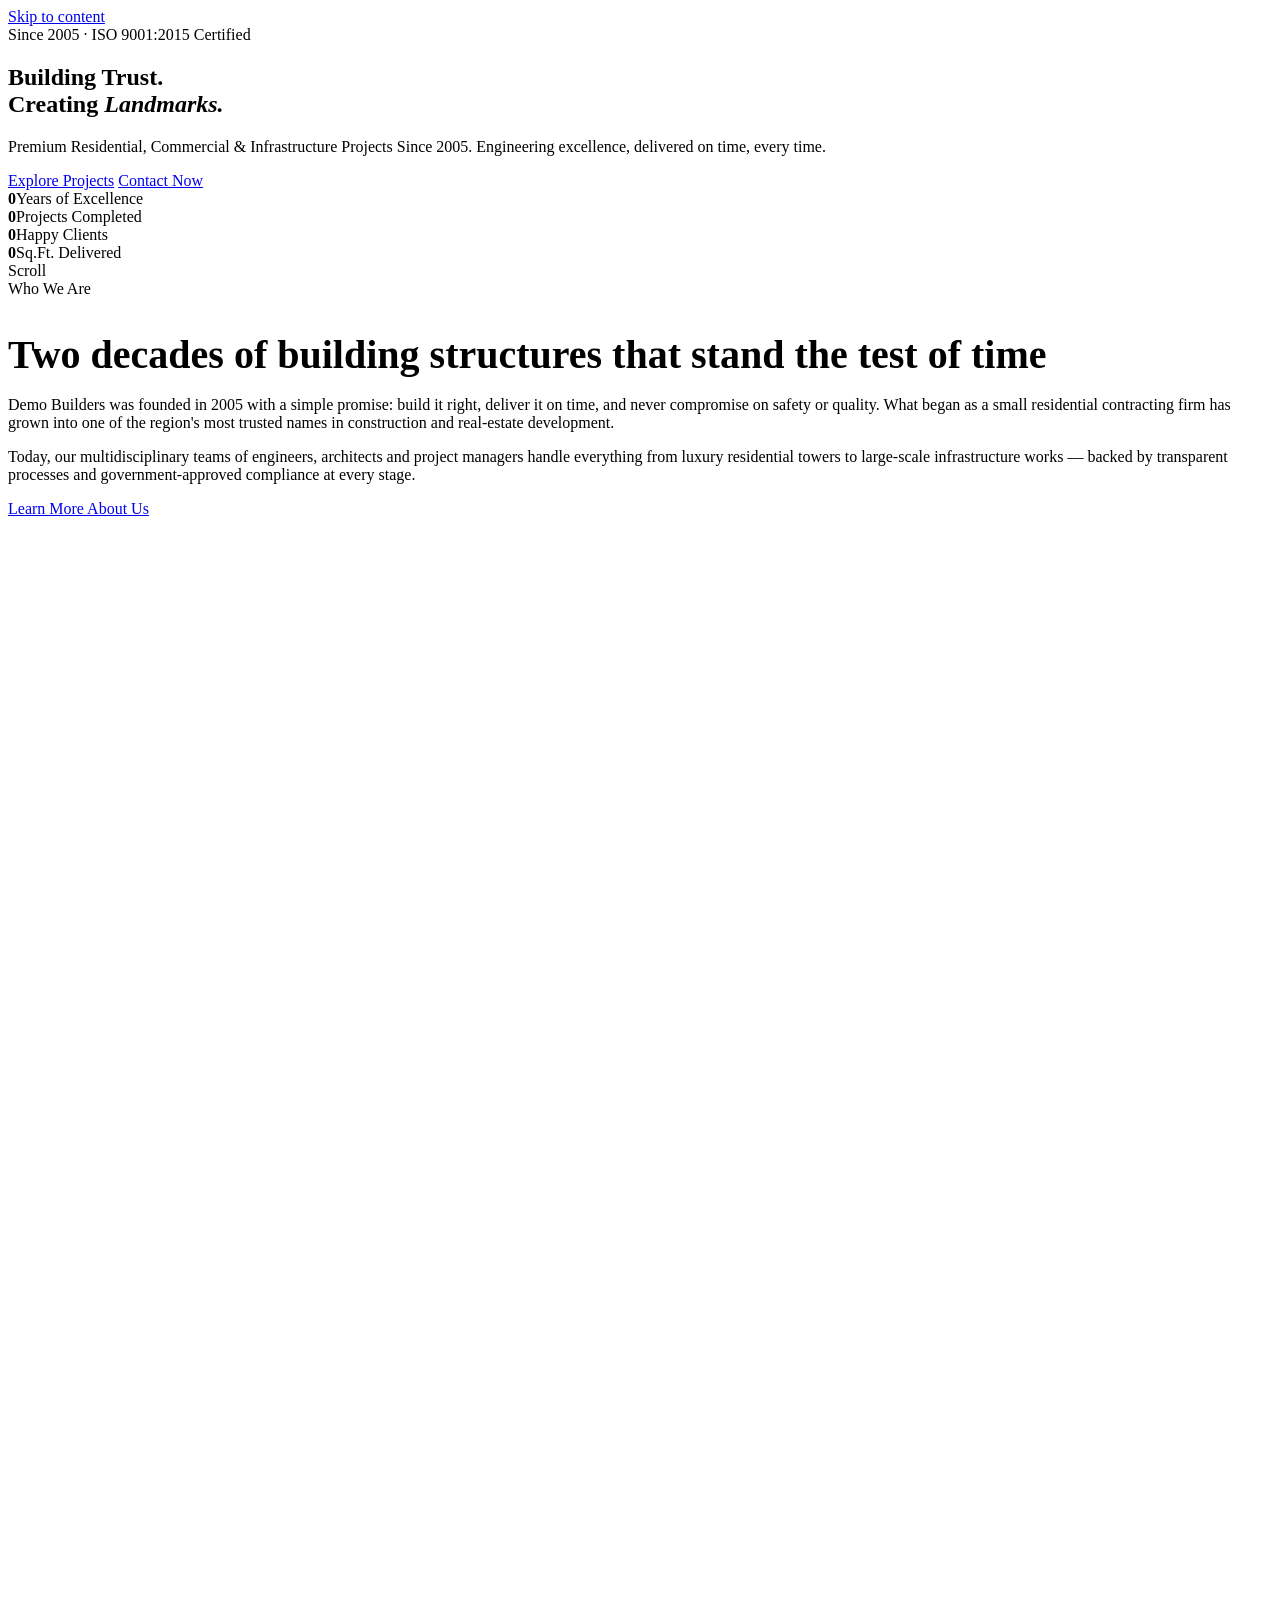
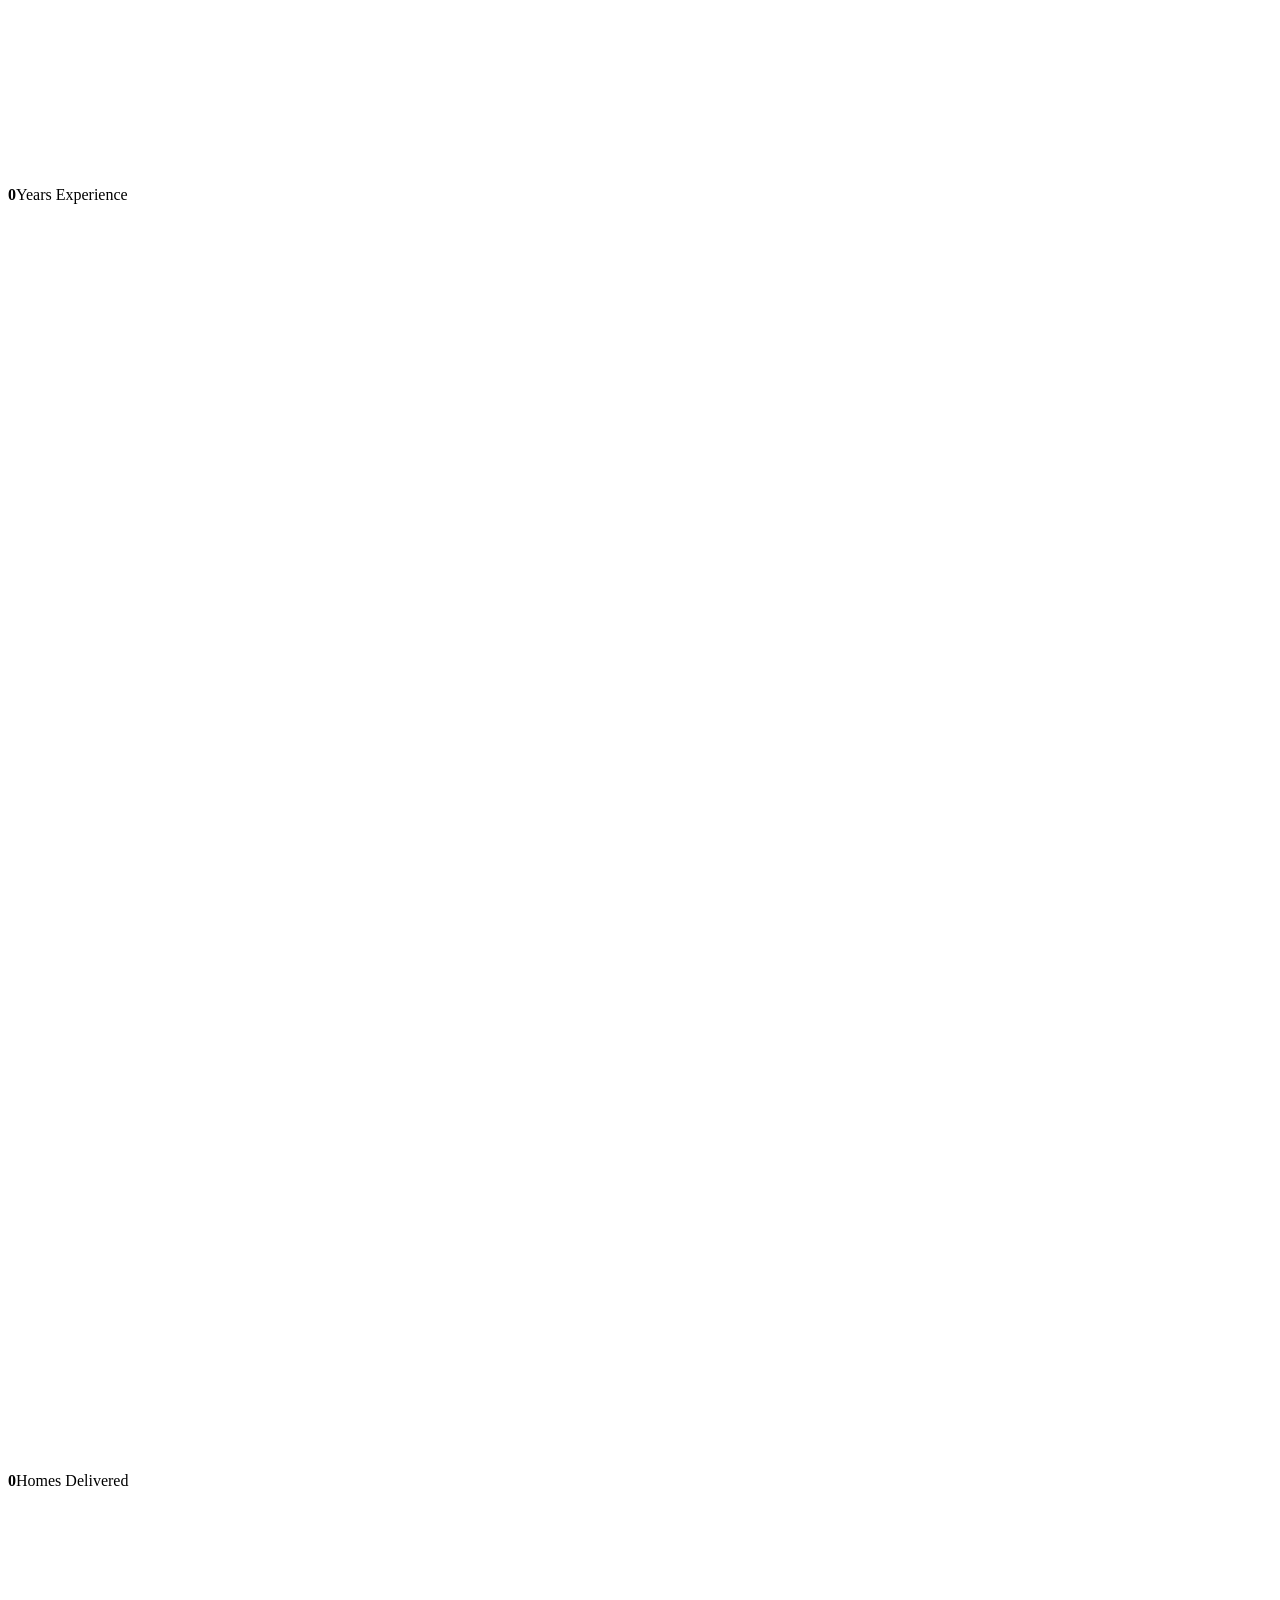
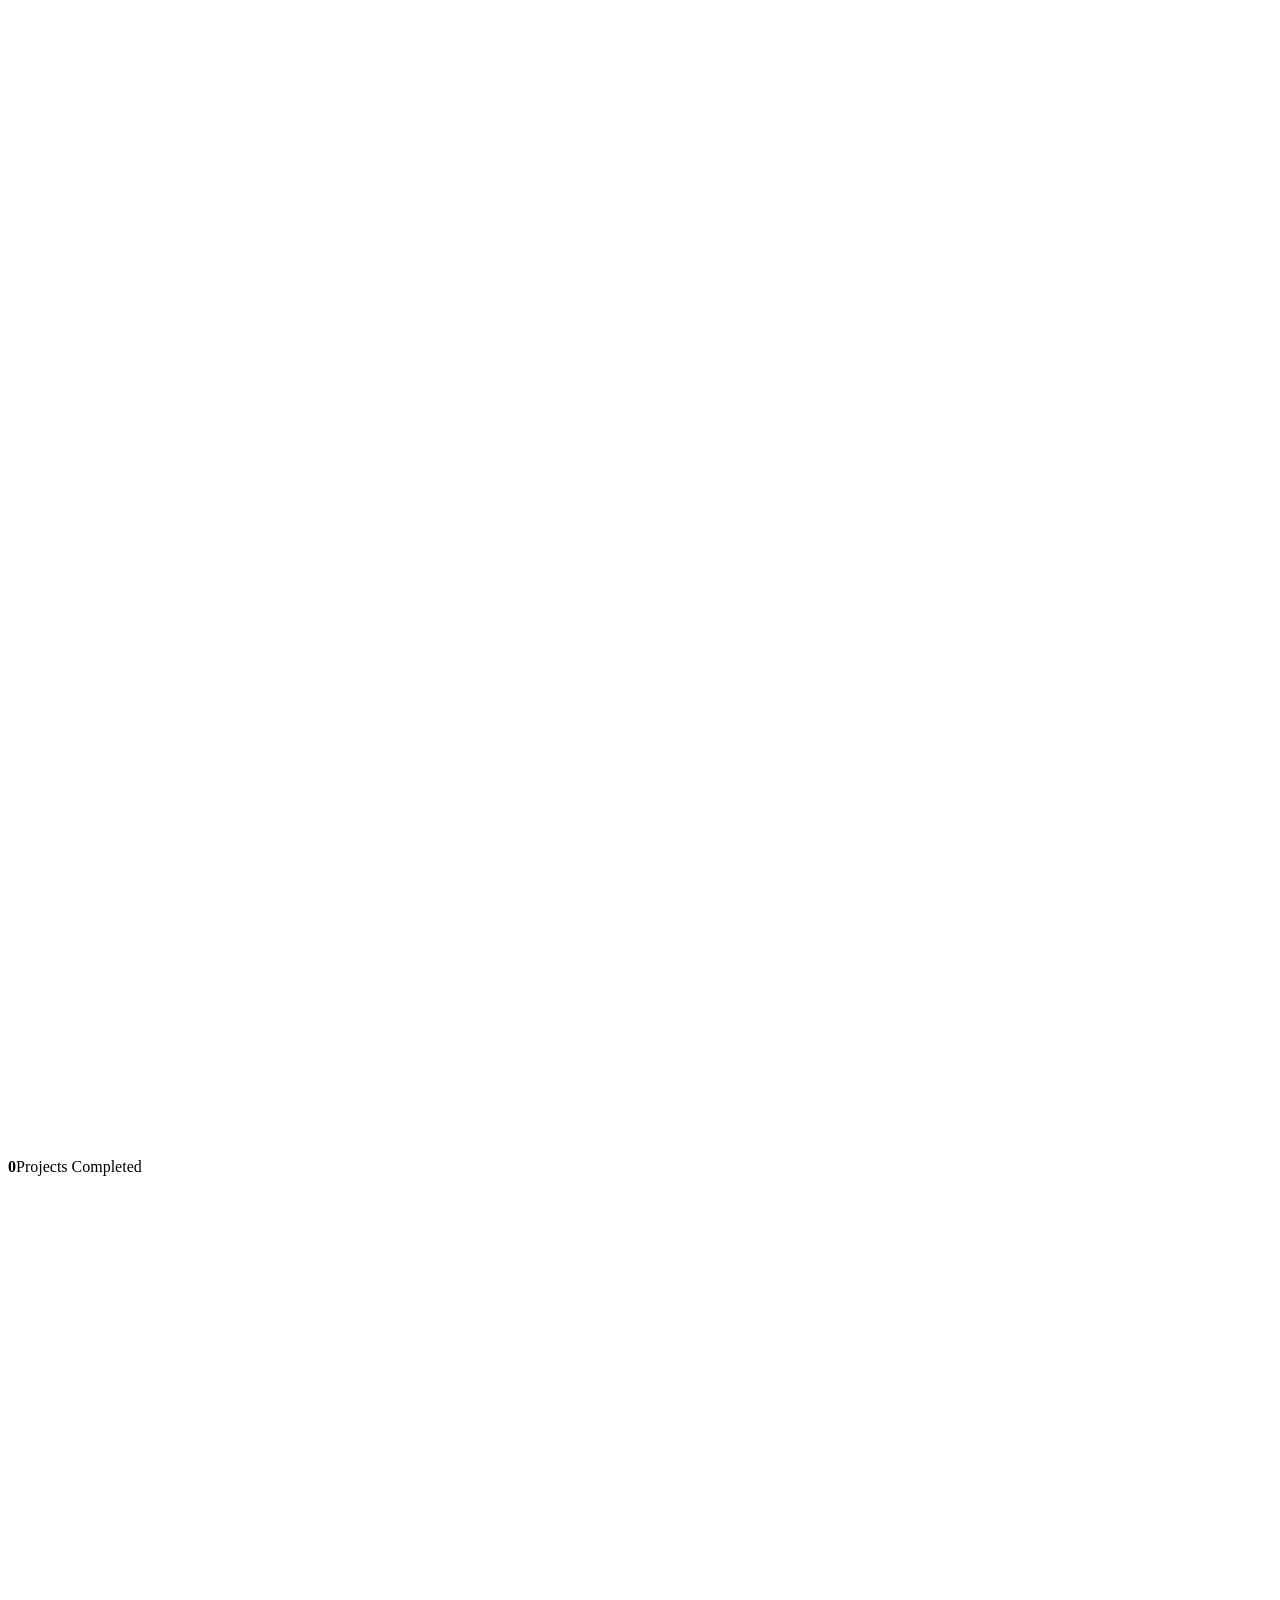
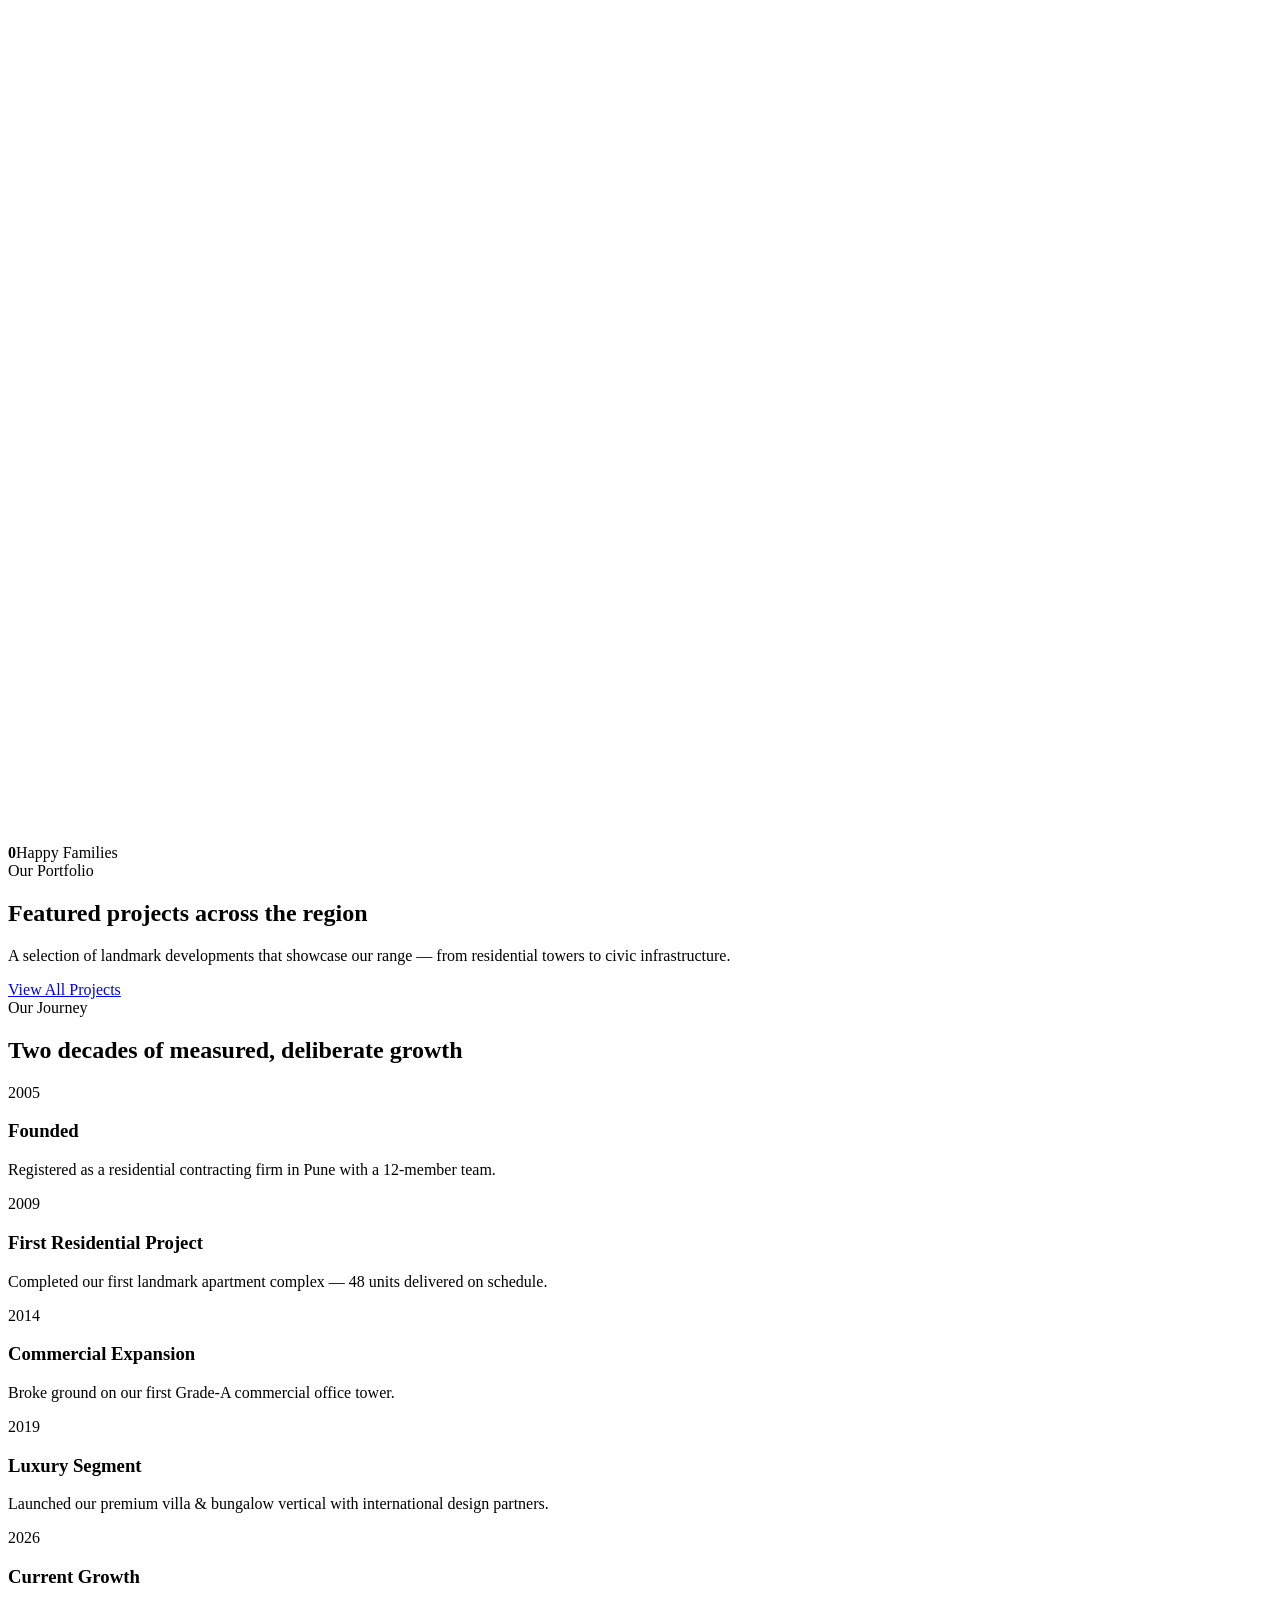
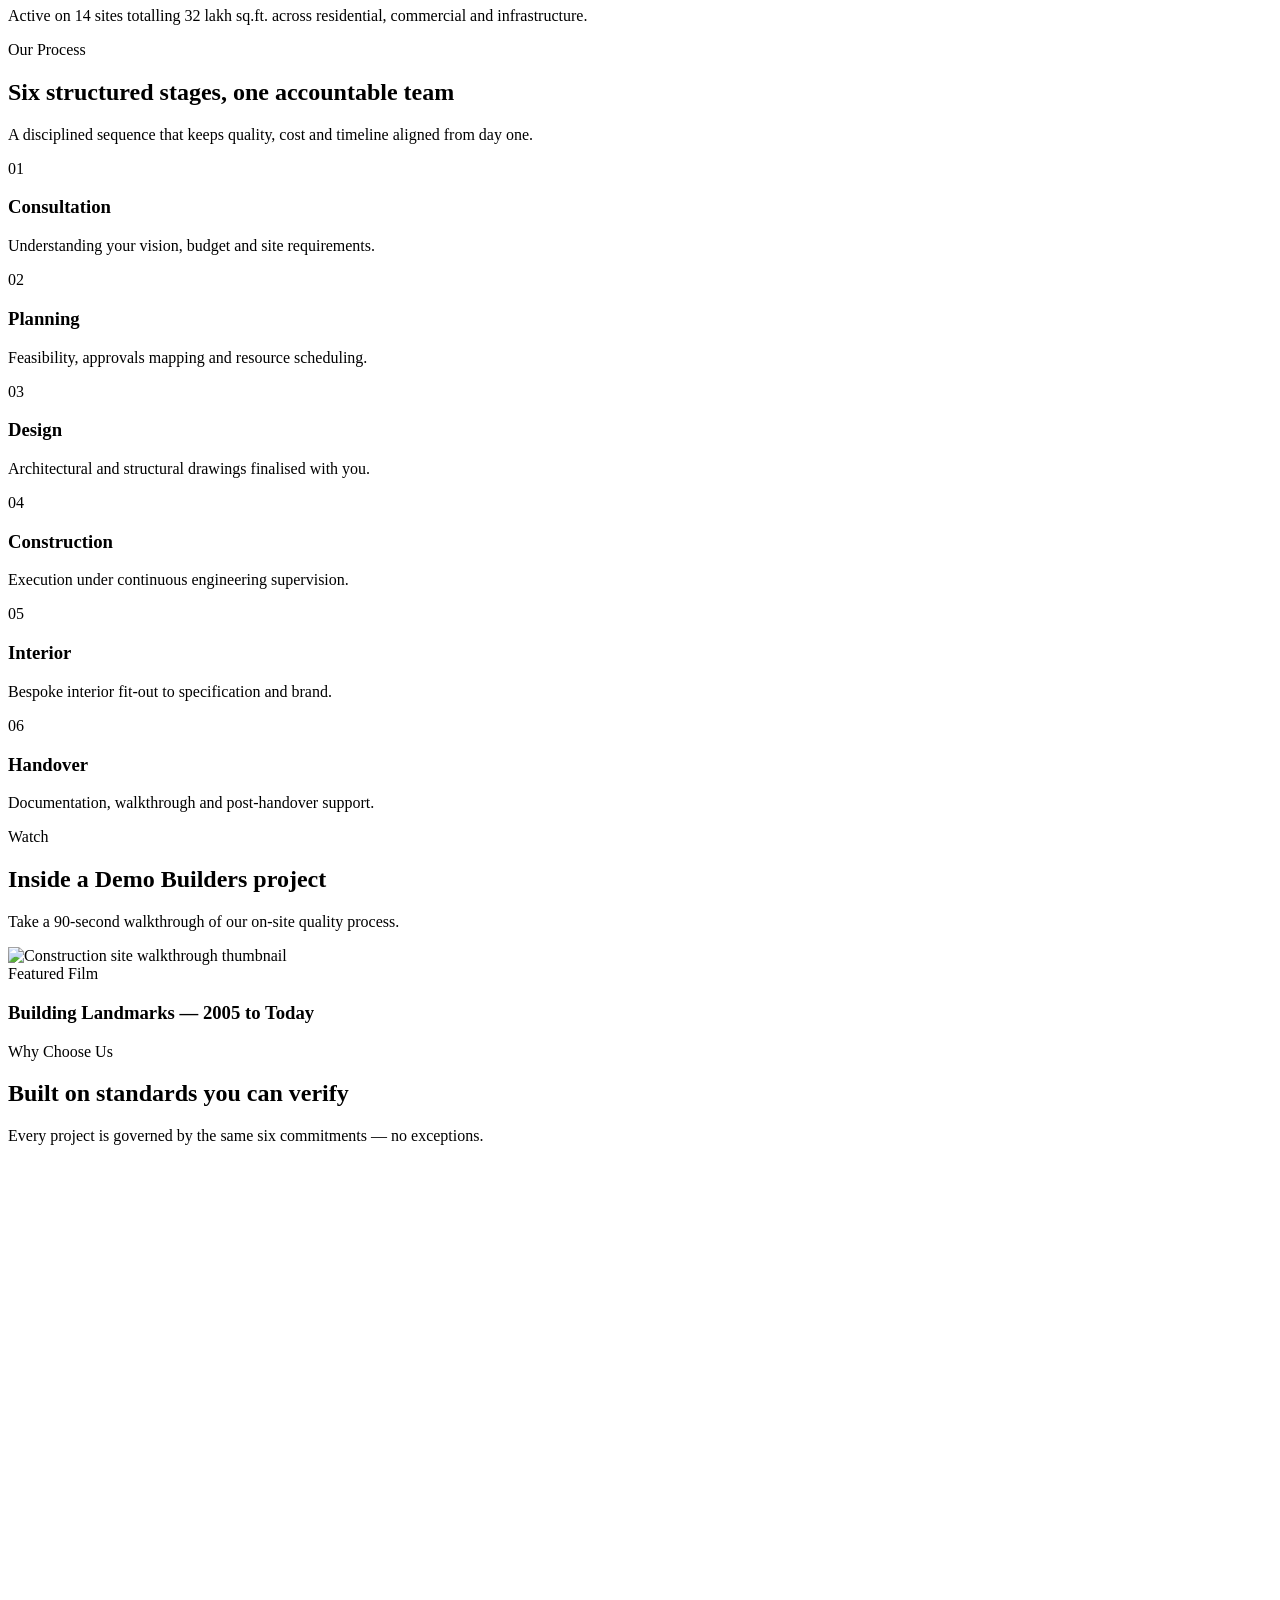
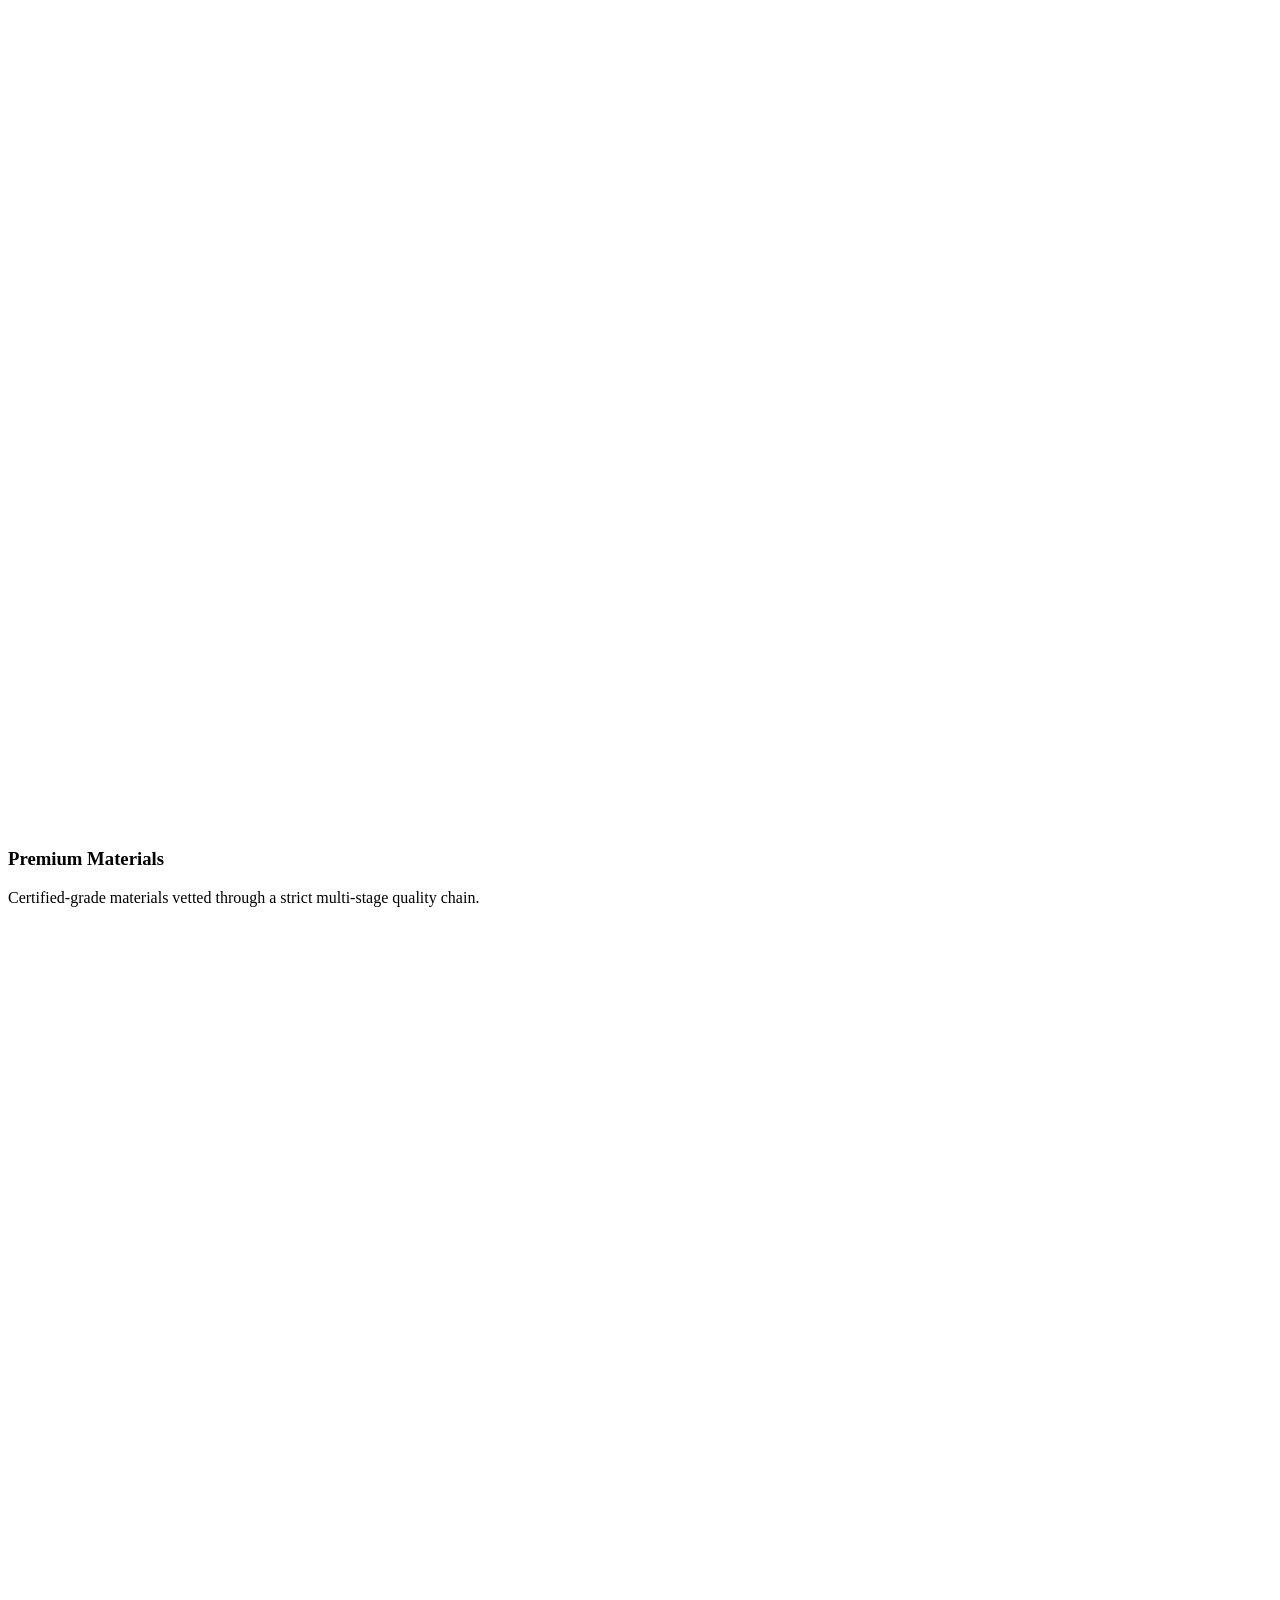
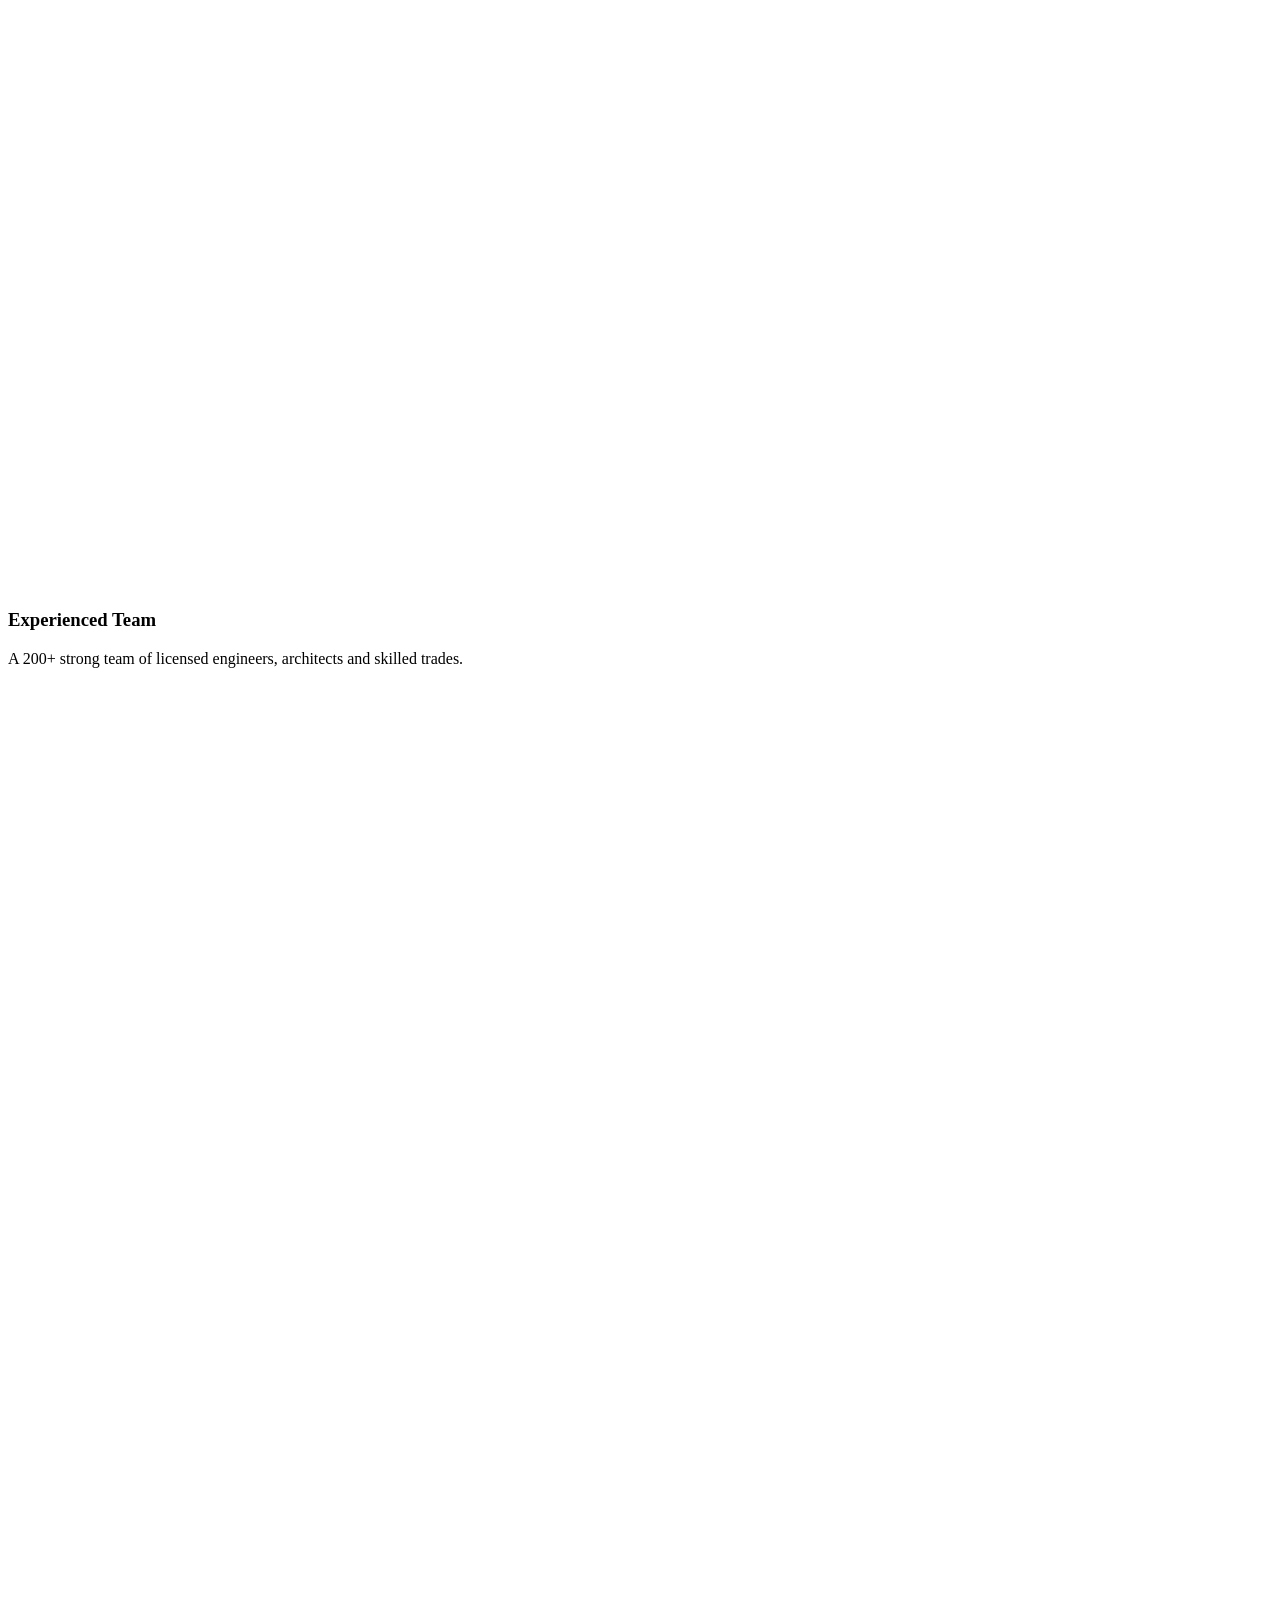
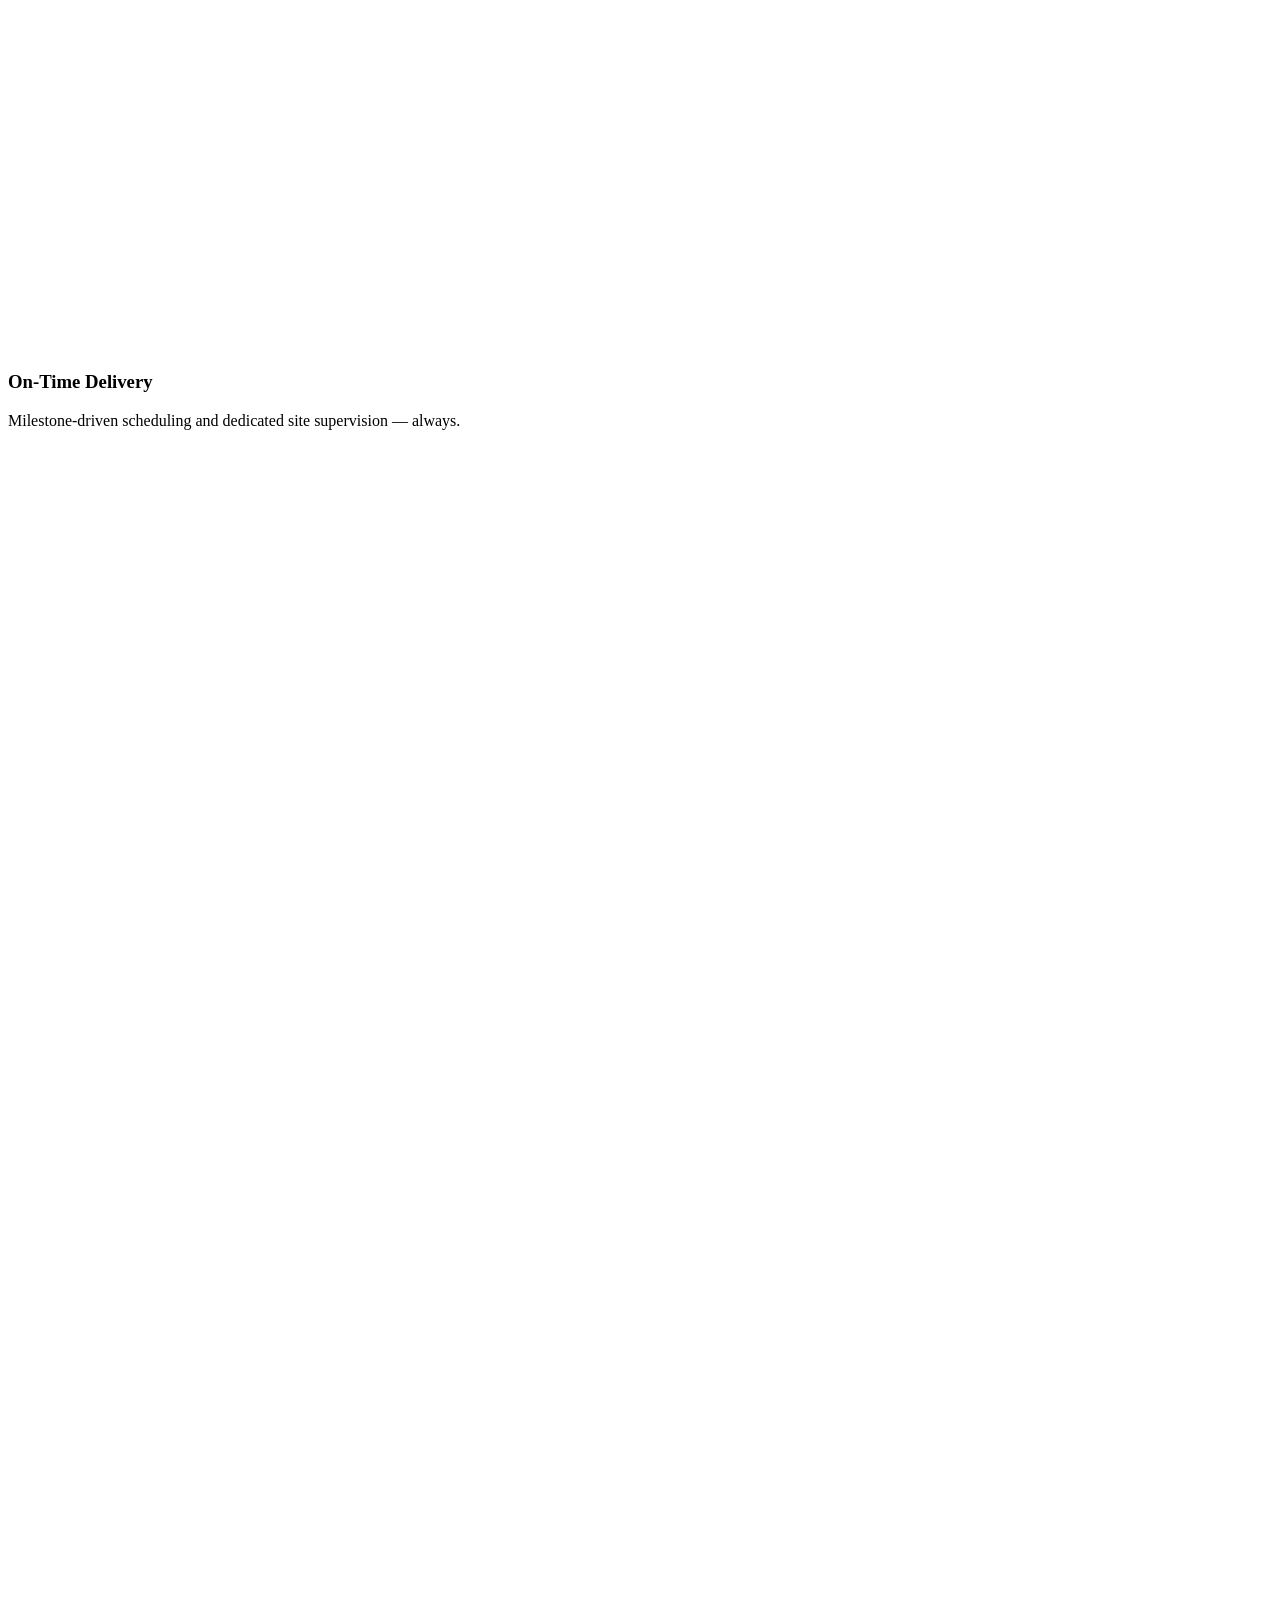
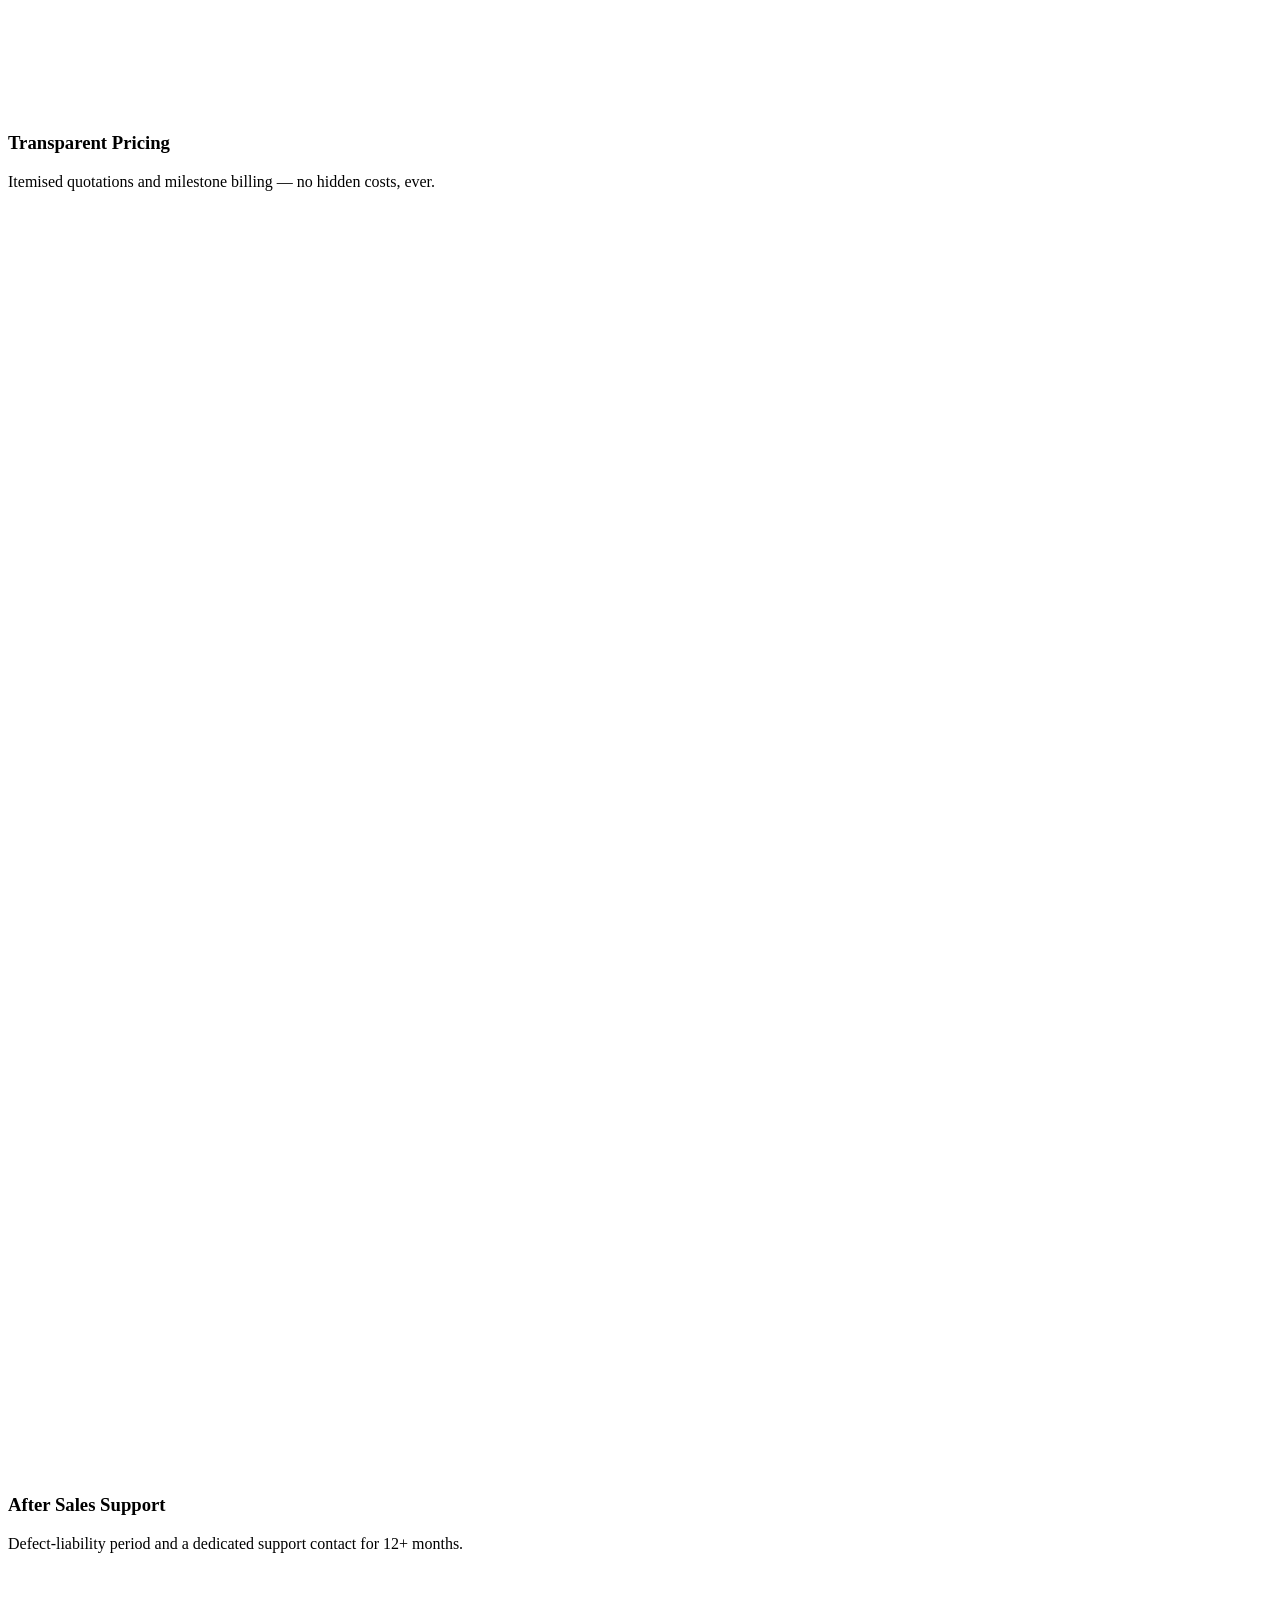
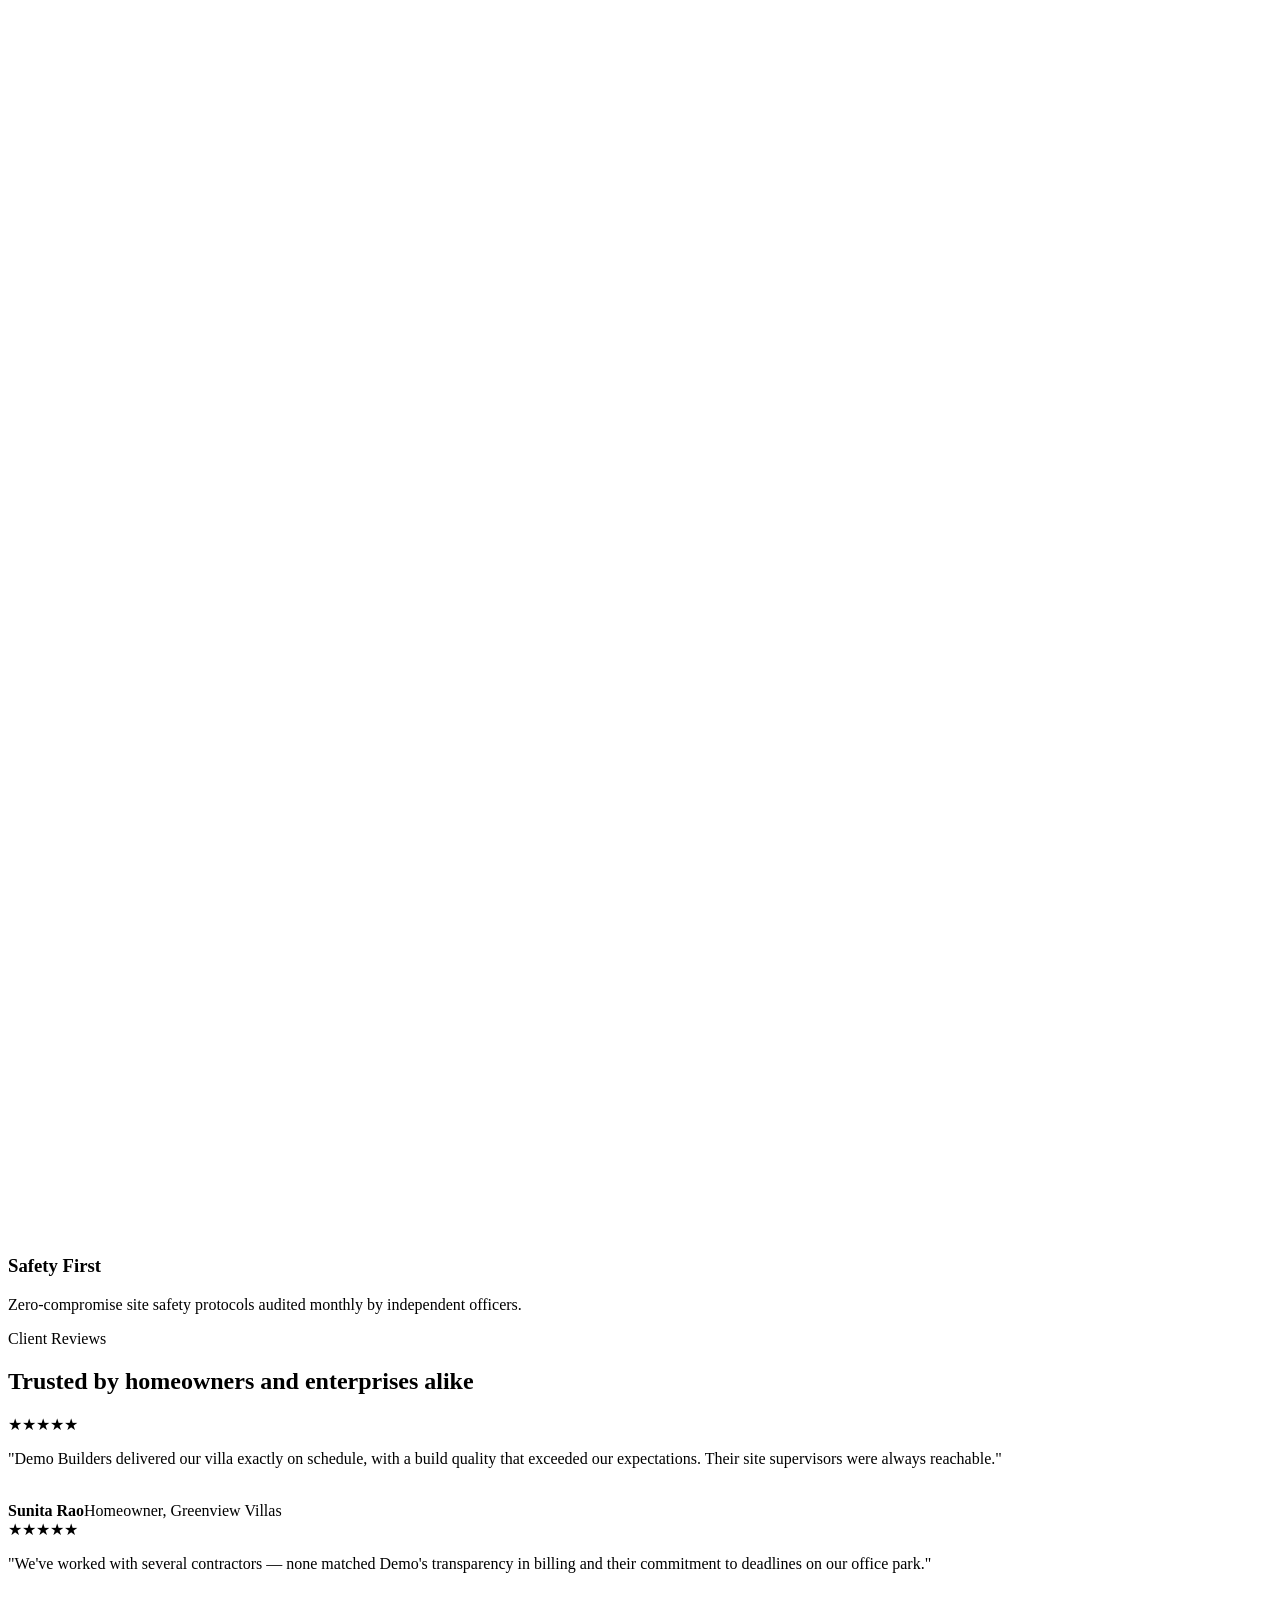
==== commit 31c64eae: "Add files via upload" ====
--- a/index.html
+++ b/index.html
@@ -4,133 +4,51 @@
 <meta charset="UTF-8">
 <meta name="viewport" content="width=device-width, initial-scale=1.0">
 <title>Demo Builders | Premium Construction & Real Estate Development Since 2005</title>
-<meta name="description" content="Demo Builders is a premier construction and real-estate development company delivering residential, commercial and infrastructure projects since 2005. On-time delivery, quality materials, government-approved processes.">
-<meta name="keywords" content="construction company, real estate developer, residential construction, commercial construction, infrastructure development, interior design, renovation, Demo Builders">
+<meta name="description" content="Demo Builders — premier construction and real-estate development delivering residential, commercial and infrastructure projects since 2005. On-time delivery, quality materials, government-approved processes.">
+<meta name="keywords" content="construction company, real estate developer, residential, commercial, infrastructure, interior design, renovation, Demo Builders">
 <meta name="robots" content="index, follow">
 <meta property="og:title" content="Demo Builders | Building Trust. Creating Landmarks.">
 <meta property="og:description" content="Premium Residential, Commercial & Infrastructure Projects Since 2005.">
 <meta property="og:type" content="website">
+<link rel="canonical" href="index.html">
 <link rel="preconnect" href="https://fonts.googleapis.com">
 <link rel="preconnect" href="https://fonts.gstatic.com" crossorigin>
 <link href="https://fonts.googleapis.com/css2?family=Fraunces:opsz,wght@9..144,300;9..144,400;9..144,500;9..144,600;9..144,700&family=Inter:wght@400;500;600;700;800&display=swap" rel="stylesheet">
-<link rel="stylesheet" href="style.css">
-
-<script src="https://cdn.jsdelivr.net/npm/@emailjs/browser@4/dist/email.min.js"></script>
- 
+<link rel="stylesheet" href="../assets/styles.css">
 <script type="application/ld+json">
-{
-  "@context": "https://schema.org",
-  "@type": "GeneralContractor",
-  "name": "Demo Builders",
-  "image": "https://images.unsplash.com/photo-1486406146926-c627a92ad1ab?q=80&w=1200",
-  "url": "https://www.Demobuilders.example",
-  "telephone": "+91-98765-43210",
-  "priceRange": "$$$",
-  "address": {
-    "@type": "PostalAddress",
-    "streetAddress": "14th Floor, Demo Tower, MG Road",
-    "addressLocality": "Pune",
-    "addressRegion": "Maharashtra",
-    "postalCode": "411001",
-    "addressCountry": "IN"
-  },
-  "geo": {
-    "@type": "GeoCoordinates",
-    "latitude": 18.5204,
-    "longitude": 73.8567
-  },
-  "openingHoursSpecification": {
-    "@type": "OpeningHoursSpecification",
-    "dayOfWeek": ["Monday","Tuesday","Wednesday","Thursday","Friday","Saturday"],
-    "opens": "09:30",
-    "closes": "18:30"
-  },
-  "sameAs": [
-    "https://www.facebook.com/Demobuilders",
-    "https://www.instagram.com/Demobuilders",
-    "https://www.linkedin.com/company/Demobuilders"
-  ],
-  "foundingDate": "2005",
-  "areaServed": "IN"
-}
+{"@context":"https://schema.org","@type":"GeneralContractor","name":"Demo Builders","url":"/","telephone":"+91-78418-11323","priceRange":"$$$","address":{"@type":"PostalAddress","streetAddress":"Barafpada, Virar East","addressLocality":"Vasai-Virar","addressRegion":"Maharashtra","postalCode":"401305","addressCountry":"IN"},"foundingDate":"2005","areaServed":"IN"}
 </script>
-
-
 </head>
-
-   
-<body>
-
+<body data-page="home">
+<div data-include="preloader"></div>
 <a href="#main" class="skip-link">Skip to content</a>
-
-<!-- ===================== NAVBAR ===================== -->
-<header id="navbar">
-  <div class="container nav-inner">
-    <a href="#hero" class="logo">
-      <span class="mark">
-        <svg viewBox="0 0 24 24" fill="none" stroke="#071527" stroke-width="2"><path d="M3 21h18M5 21V7l7-4 7 4v14M9 21v-6h6v6M9 11h.01M15 11h.01M9 15h.01M15 15h.01"/></svg>
-      </span>
-      Demo Builders
-    </a>
-    <nav class="nav-links">
-      <a href="#overview">About</a>
-      <a href="#services">Services</a>
-      <a href="#projects">Projects</a>
-      <a href="#process">Process</a>
-      <a href="#team">Team</a>
-      <a href="#testimonials">Reviews</a>
-      <a href="#contact">Contact</a>
-    </nav>
-    <div class="nav-cta">
-      <a href="tel:+917841811323" class="nav-call">
-        <svg width="16" height="16" viewBox="0 0 24 24" fill="none" stroke="#E8C766" stroke-width="2"><path d="M22 16.92v3a2 2 0 0 1-2.18 2 19.79 19.79 0 0 1-8.63-3.07 19.5 19.5 0 0 1-6-6 19.79 19.79 0 0 1-3.07-8.67A2 2 0 0 1 4.11 2h3a2 2 0 0 1 2 1.72c.127.96.362 1.903.7 2.81a2 2 0 0 1-.45 2.11L8.09 9.91a16 16 0 0 0 6 6l1.27-1.27a2 2 0 0 1 2.11-.45c.907.338 1.85.573 2.81.7A2 2 0 0 1 22 16.92z"/></svg>
-        +91 78418 11323
-      </a>
-      <a href="#contact" class="btn btn-gold btn-sm">Get a Quote</a>
-      <button class="burger" id="burgerBtn" aria-label="Open menu">
-        <span></span><span></span><span></span>
-      </button>
-    </div>
-  </div>
-</header>
-
-<div class="mobile-menu" id="mobileMenu">
-  <button class="close-x" id="closeMenu">Close</button>
-  <a href="#overview">About</a>
-  <a href="#services">Services</a>
-  <a href="#projects">Projects</a>
-  <a href="#process">Process</a>
-  <a href="#team">Team</a>
-  <a href="#testimonials">Reviews</a>
-  <a href="#contact">Contact</a>
-  <a href="#contact" class="btn btn-gold" style="margin-top:10px;">Get a Quote</a>
-</div>
+<div data-include="nav"></div>
 
 <main id="main">
 
-<!-- ===================== HERO ===================== -->
+<!-- HERO -->
 <section id="hero">
   <span class="hero-corner tl"></span>
   <span class="hero-corner br"></span>
   <div class="container hero-inner">
     <div class="hero-tag"><span class="dot"></span> Since 2005 · ISO 9001:2015 Certified</div>
     <h1>Building Trust.<br>Creating <em>Landmarks.</em></h1>
-    <p class="sub">Premium Residential, Commercial & Infrastructure Projects Since 2005. Engineering excellence, delivered on time, every time.</p>
+    <p class="sub">Premium Residential, Commercial &amp; Infrastructure Projects Since 2005. Engineering excellence, delivered on time, every time.</p>
     <div class="hero-ctas">
-      <a href="#projects" class="btn btn-gold">View Projects</a>
-      <a href="#contact" class="btn btn-outline">Contact Us</a>
+      <a href="projects.html" class="btn btn-gold">Explore Projects</a>
+      <a href="contact.html" class="btn btn-outline">Contact Now</a>
     </div>
     <div class="hero-stats">
-      <div class="hs"><strong data-count="20">0</strong><span>Years of Excellence</span></div>
-      <div class="hs"><strong data-count="240">0</strong><span>Projects Completed</span></div>
-      <div class="hs"><strong data-count="1800">0</strong><span>Happy Clients</span></div>
+      <div class="hs"><strong data-count="20" data-suffix="+">0</strong><span>Years of Excellence</span></div>
+      <div class="hs"><strong data-count="240" data-suffix="+">0</strong><span>Projects Completed</span></div>
+      <div class="hs"><strong data-count="1800" data-suffix="+">0</strong><span>Happy Clients</span></div>
       <div class="hs"><strong data-count="12" data-suffix="M+">0</strong><span>Sq.Ft. Delivered</span></div>
     </div>
   </div>
   <div class="scroll-cue"><span>Scroll</span><span class="line"></span></div>
 </section>
 
-<!-- ===================== OVERVIEW ===================== -->
+<!-- OVERVIEW -->
 <section id="overview" class="section-pad">
   <div class="container overview-grid">
     <div class="overview-copy reveal">
@@ -138,73 +56,30 @@
       <h2 style="font-size:clamp(28px,4vw,40px); margin-bottom:18px;">Two decades of building structures that stand the test of time</h2>
       <p>Demo Builders was founded in 2005 with a simple promise: build it right, deliver it on time, and never compromise on safety or quality. What began as a small residential contracting firm has grown into one of the region's most trusted names in construction and real-estate development.</p>
       <p>Today, our multidisciplinary teams of engineers, architects and project managers handle everything from luxury residential towers to large-scale infrastructure works — backed by transparent processes and government-approved compliance at every stage.</p>
-      <a href="#contact" class="btn btn-navy mt-40">Schedule a Consultation</a>
+      <a href="about.html" class="btn btn-navy mt-40">Learn More About Us</a>
     </div>
     <div class="stat-grid reveal reveal-stagger">
       <div class="stat-card" style="--i:0">
         <div class="stat-icon"><svg viewBox="0 0 24 24" fill="none" stroke-width="1.8" stroke-linecap="round"><path d="M12 2l8 4v6c0 5-3.5 8.5-8 10-4.5-1.5-8-5-8-10V6l8-4z"/></svg></div>
-        <strong data-count="20">0</strong><span>Years of Experience</span>
+        <strong data-count="20" data-suffix="+">0</strong><span>Years Experience</span>
       </div>
       <div class="stat-card" style="--i:1">
         <div class="stat-icon"><svg viewBox="0 0 24 24" fill="none" stroke-width="1.8" stroke-linecap="round"><path d="M3 21h18M5 21V7l7-4 7 4v14M9 21v-6h6v6"/></svg></div>
-        <strong data-count="240" data-suffix="+">0</strong><span>Completed Projects</span>
+        <strong data-count="150" data-suffix="+">0</strong><span>Homes Delivered</span>
       </div>
       <div class="stat-card" style="--i:2">
-        <div class="stat-icon"><svg viewBox="0 0 24 24" fill="none" stroke-width="1.8" stroke-linecap="round"><path d="M17 21v-2a4 4 0 0 0-4-4H5a4 4 0 0 0-4 4v2M9 11a4 4 0 1 0 0-8 4 4 0 0 0 0 8zM23 21v-2a4 4 0 0 0-3-3.87M16 3.13a4 4 0 0 1 0 7.75"/></svg></div>
-        <strong data-count="1800" data-suffix="+">0</strong><span>Happy Clients</span>
+        <div class="stat-icon"><svg viewBox="0 0 24 24" fill="none" stroke-width="1.8" stroke-linecap="round"><path d="M17 21v-2a4 4 0 0 0-4-4H5a4 4 0 0 0-4 4v2M9 11a4 4 0 1 0 0-8 4 4 0 0 0 0 8z"/></svg></div>
+        <strong data-count="35" data-suffix="+">0</strong><span>Projects Completed</span>
       </div>
       <div class="stat-card" style="--i:3">
         <div class="stat-icon"><svg viewBox="0 0 24 24" fill="none" stroke-width="1.8" stroke-linecap="round"><path d="M3 3h18v18H3zM3 9h18M9 21V9"/></svg></div>
-        <strong data-count="12" data-suffix="M+">0</strong><span>Sq.Ft. Construction Area</span>
-      </div>
-    </div>
-  </div>
-</section>
-
-<!-- ===================== SERVICES ===================== -->
-<section id="services" class="section-pad">
-  <div class="container">
-    <div class="section-head center reveal">
-      <div class="eyebrow">What We Do</div>
-      <h2>Comprehensive construction & development services</h2>
-      <p>From the first sketch to the final handover, our integrated services cover every stage of your project lifecycle.</p>
-    </div>
-    <div class="services-grid reveal reveal-stagger">
-      <div class="service-card" style="--i:0">
-        <div class="service-icon"><svg viewBox="0 0 24 24" fill="none" stroke-width="1.8" stroke-linecap="round"><path d="M3 21h18M5 21V11l7-7 7 7v10M9 21v-6h6v6"/></svg></div>
-        <h3>Residential Construction</h3>
-        <p>Custom homes, villas and apartment complexes built to the highest standards of comfort, safety and design.</p>
-      </div>
-      <div class="service-card" style="--i:1">
-        <div class="service-icon"><svg viewBox="0 0 24 24" fill="none" stroke-width="1.8" stroke-linecap="round"><path d="M3 21h18M6 21V8l5-4 5 4v13M9 21v-5h2m2 0h2v5"/></svg></div>
-        <h3>Commercial Construction</h3>
-        <p>Office towers, retail spaces and mixed-use developments engineered for efficiency and long-term value.</p>
-      </div>
-      <div class="service-card" style="--i:2">
-        <div class="service-icon"><svg viewBox="0 0 24 24" fill="none" stroke-width="1.8" stroke-linecap="round"><path d="M2 12h20M5 12V7h4v5M15 12V7h4v5M9 12v9h6v-9"/></svg></div>
-        <h3>Infrastructure Development</h3>
-        <p>Roads, bridges, utilities and public works delivered with rigorous engineering and safety compliance.</p>
-      </div>
-      <div class="service-card" style="--i:3">
-        <div class="service-icon"><svg viewBox="0 0 24 24" fill="none" stroke-width="1.8" stroke-linecap="round"><path d="M3 3h18v18H3zM3 9h18M9 21V9"/></svg></div>
-        <h3>Interior Design</h3>
-        <p>Bespoke interior planning and execution that turns finished structures into elegant, livable spaces.</p>
-      </div>
-      <div class="service-card" style="--i:4">
-        <div class="service-icon"><svg viewBox="0 0 24 24" fill="none" stroke-width="1.8" stroke-linecap="round"><path d="M14.7 6.3a1 1 0 0 0 0 1.4l1.6 1.6a1 1 0 0 0 1.4 0l3.77-3.77a6 6 0 0 1-7.94 7.94l-6.91 6.91a2.12 2.12 0 0 1-3-3l6.91-6.91a6 6 0 0 1 7.94-7.94l-3.76 3.77z"/></svg></div>
-        <h3>Renovation & Redevelopment</h3>
-        <p>Breathing new life into ageing structures with structural upgrades, modernisation and adaptive reuse.</p>
-      </div>
-      <div class="service-card" style="--i:5">
-        <div class="service-icon"><svg viewBox="0 0 24 24" fill="none" stroke-width="1.8" stroke-linecap="round"><path d="M9 11l3 3L22 4M21 12v7a2 2 0 0 1-2 2H5a2 2 0 0 1-2-2V5a2 2 0 0 1 2-2h11"/></svg></div>
-        <h3>Project Management</h3>
-        <p>End-to-end oversight — budgeting, scheduling and quality control — keeping every project on track.</p>
-      </div>
-    </div>
-  </div>
-</section>
-
-<!-- ===================== FEATURED PROJECTS ===================== -->
+        <strong data-count="500" data-suffix="+">0</strong><span>Happy Families</span>
+      </div>
+    </div>
+  </div>
+</section>
+
+<!-- FEATURED PROJECTS (dynamic from data.js) -->
 <section id="projects" class="section-pad" style="background:var(--paper);">
   <div class="container">
     <div class="section-head center reveal">
@@ -212,189 +87,31 @@
       <h2>Featured projects across the region</h2>
       <p>A selection of landmark developments that showcase our range — from residential towers to civic infrastructure.</p>
     </div>
-    <div class="projects-grid reveal reveal-stagger">
-
-      <div class="project-card" style="--i:0">
-        <div class="project-img">
-          <span class="status-pill completed">Completed</span>
-          <img src="https://images.unsplash.com/photo-1545324418-cc1a3fa10c00?q=80&w=900&auto=format&fit=crop" alt="Horizon Residency luxury apartment tower" loading="lazy">
-        </div>
-        <div class="project-body">
-          <div class="project-loc"><svg viewBox="0 0 24 24" fill="none" stroke-width="2"><path d="M21 10c0 7-9 13-9 13s-9-6-9-13a9 9 0 1 1 18 0z"/><circle cx="12" cy="10" r="3"/></svg>Baner, Pune</div>
-          <h3>Horizon Residency</h3>
-          <p>A 28-storey luxury residential tower featuring 312 premium apartments with Demo views.</p>
-          <div class="project-foot">
-            <div class="project-value">₹185 Cr<span>Project Value</span></div>
-            <a href="#contact" class="view-link">View Details <svg viewBox="0 0 24 24" fill="none" stroke-width="2.4"><path d="M5 12h14M13 6l6 6-6 6"/></svg></a>
-          </div>
-        </div>
-      </div>
-
-      <div class="project-card" style="--i:1">
-        <div class="project-img">
-          <span class="status-pill ongoing">Ongoing</span>
-          <img src="https://images.unsplash.com/photo-1486325212027-8081e485255e?q=80&w=900&auto=format&fit=crop" alt="Meridian Business Park commercial complex" loading="lazy">
-        </div>
-        <div class="project-body">
-          <div class="project-loc"><svg viewBox="0 0 24 24" fill="none" stroke-width="2"><path d="M21 10c0 7-9 13-9 13s-9-6-9-13a9 9 0 1 1 18 0z"/><circle cx="12" cy="10" r="3"/></svg>Hinjawadi, Pune</div>
-          <h3>Meridian Business Park</h3>
-          <p>A Grade-A commercial IT park spanning 4 towers with LEED-certified sustainable design.</p>
-          <div class="project-foot">
-            <div class="project-value">₹420 Cr<span>Project Value</span></div>
-            <a href="#contact" class="view-link">View Details <svg viewBox="0 0 24 24" fill="none" stroke-width="2.4"><path d="M5 12h14M13 6l6 6-6 6"/></svg></a>
-          </div>
-        </div>
-      </div>
-
-      <div class="project-card" style="--i:2">
-        <div class="project-img">
-          <span class="status-pill completed">Completed</span>
-          <img src="https://images.unsplash.com/photo-1545324418-cc1a3fa10c00?q=80&w=900&auto=format&fit=crop" alt="Riverside Bridge infrastructure project" loading="lazy">
-        </div>
-        <div class="project-body">
-          <div class="project-loc"><svg viewBox="0 0 24 24" fill="none" stroke-width="2"><path d="M21 10c0 7-9 13-9 13s-9-6-9-13a9 9 0 1 1 18 0z"/><circle cx="12" cy="10" r="3"/></svg>Mula-Mutha, Pune</div>
-          <h3>Riverside Connect Bridge</h3>
-          <p>A 1.2km cable-stayed bridge easing city congestion, built with seismic-grade engineering.</p>
-          <div class="project-foot">
-            <div class="project-value">₹96 Cr<span>Project Value</span></div>
-            <a href="#contact" class="view-link">View Details <svg viewBox="0 0 24 24" fill="none" stroke-width="2.4"><path d="M5 12h14M13 6l6 6-6 6"/></svg></a>
-          </div>
-        </div>
-      </div>
-
-      <div class="project-card" style="--i:3">
-        <div class="project-img">
-          <span class="status-pill completed">Completed</span>
-          <img src="https://images.unsplash.com/photo-1502005229762-cf1b2da7c5d6?q=80&w=900&auto=format&fit=crop" alt="Greenview Villas gated community" loading="lazy">
-        </div>
-        <div class="project-body">
-          <div class="project-loc"><svg viewBox="0 0 24 24" fill="none" stroke-width="2"><path d="M21 10c0 7-9 13-9 13s-9-6-9-13a9 9 0 1 1 18 0z"/><circle cx="12" cy="10" r="3"/></svg>Wagholi, Pune</div>
-          <h3>Greenview Villas</h3>
-          <p>A 64-villa gated community designed around landscaped courtyards and rainwater harvesting.</p>
-          <div class="project-foot">
-            <div class="project-value">₹74 Cr<span>Project Value</span></div>
-            <a href="#contact" class="view-link">View Details <svg viewBox="0 0 24 24" fill="none" stroke-width="2.4"><path d="M5 12h14M13 6l6 6-6 6"/></svg></a>
-          </div>
-        </div>
-      </div>
-
-      <div class="project-card" style="--i:4">
-        <div class="project-img">
-          <span class="status-pill ongoing">Ongoing</span>
-          <img src="https://images.unsplash.com/photo-1541888946425-d81bb19240f5?q=80&w=900&auto=format&fit=crop" alt="Civic Square mixed-use redevelopment" loading="lazy">
-        </div>
-        <div class="project-body">
-          <div class="project-loc"><svg viewBox="0 0 24 24" fill="none" stroke-width="2"><path d="M21 10c0 7-9 13-9 13s-9-6-9-13a9 9 0 1 1 18 0z"/><circle cx="12" cy="10" r="3"/></svg>Kothrud, Pune</div>
-          <h3>Civic Square Redevelopment</h3>
-          <p>Adaptive reuse of a heritage market into a mixed-use retail and cultural plaza.</p>
-          <div class="project-foot">
-            <div class="project-value">₹58 Cr<span>Project Value</span></div>
-            <a href="#contact" class="view-link">View Details <svg viewBox="0 0 24 24" fill="none" stroke-width="2.4"><path d="M5 12h14M13 6l6 6-6 6"/></svg></a>
-          </div>
-        </div>
-      </div>
-
-      <div class="project-card" style="--i:5">
-        <div class="project-img">
-          <span class="status-pill completed">Completed</span>
-          <img src="https://images.unsplash.com/photo-1486406146926-c627a92ad1ab?q=80&w=900&auto=format&fit=crop" alt="Summit Towers office complex" loading="lazy">
-        </div>
-        <div class="project-body">
-          <div class="project-loc"><svg viewBox="0 0 24 24" fill="none" stroke-width="2"><path d="M21 10c0 7-9 13-9 13s-9-6-9-13a9 9 0 1 1 18 0z"/><circle cx="12" cy="10" r="3"/></svg>Magarpatta, Pune</div>
-          <h3>Summit Towers</h3>
-          <p>Twin 32-storey Grade-A office towers with smart building automation and EV infrastructure.</p>
-          <div class="project-foot">
-            <div class="project-value">₹310 Cr<span>Project Value</span></div>
-            <a href="#contact" class="view-link">View Details <svg viewBox="0 0 24 24" fill="none" stroke-width="2.4"><path d="M5 12h14M13 6l6 6-6 6"/></svg></a>
-          </div>
-        </div>
-      </div>
-
-    </div>
+    <div class="projects-grid reveal reveal-stagger" id="featuredProjects"></div>
     <div class="text-center mt-40">
-      <a href="#contact" class="btn btn-ghost">View All Projects</a>
-    </div>
-  </div>
-</section>
-
-<!-- ===================== WHY CHOOSE US ===================== -->
-<section id="why" class="section-pad">
-  <div class="container">
-    <div class="section-head center reveal">
-      <div class="eyebrow">Why Choose Us</div>
-      <h2>Built on standards you can verify</h2>
-      <p>Every project is governed by the same six commitments — no exceptions.</p>
-    </div>
-    <div class="why-grid reveal">
-      <div class="why-card">
-        <div class="why-icon"><svg viewBox="0 0 24 24" fill="none" stroke-width="1.8" stroke-linecap="round"><circle cx="12" cy="12" r="9"/><path d="M12 7v5l3 3"/></svg></div>
-        <h3>On-Time Delivery</h3>
-        <p>Milestone-driven scheduling and dedicated site supervision keep every phase on the calendar.</p>
-      </div>
-      <div class="why-card">
-        <div class="why-icon"><svg viewBox="0 0 24 24" fill="none" stroke-width="1.8" stroke-linecap="round"><path d="M12 2l8 4v6c0 5-3.5 8.5-8 10-4.5-1.5-8-5-8-10V6l8-4z"/></svg></div>
-        <h3>Quality Materials</h3>
-        <p>We source only certified-grade materials, vetted through a strict multi-stage quality chain.</p>
-      </div>
-      <div class="why-card">
-        <div class="why-icon"><svg viewBox="0 0 24 24" fill="none" stroke-width="1.8" stroke-linecap="round"><path d="M17 21v-2a4 4 0 0 0-4-4H5a4 4 0 0 0-4 4v2M9 11a4 4 0 1 0 0-8 4 4 0 0 0 0 8zM23 21v-2a4 4 0 0 0-3-3.87M16 3.13a4 4 0 0 1 0 7.75"/></svg></div>
-        <h3>Experienced Team</h3>
-        <p>A 200+ strong team of licensed engineers, architects and skilled tradespeople.</p>
-      </div>
-      <div class="why-card">
-        <div class="why-icon"><svg viewBox="0 0 24 24" fill="none" stroke-width="1.8" stroke-linecap="round"><path d="M12 1v22M17 5H9.5a3.5 3.5 0 0 0 0 7h5a3.5 3.5 0 0 1 0 7H6"/></svg></div>
-        <h3>Transparent Pricing</h3>
-        <p>Itemised quotations and milestone billing — no hidden costs, ever, in any contract.</p>
-      </div>
-      <div class="why-card">
-        <div class="why-icon"><svg viewBox="0 0 24 24" fill="none" stroke-width="1.8" stroke-linecap="round"><path d="M12 22s8-4 8-11V5l-8-3-8 3v6c0 7 8 11 8 11z"/></svg></div>
-        <h3>Safety Standards</h3>
-        <p>Zero-compromise site safety protocols audited monthly by independent safety officers.</p>
-      </div>
-      <div class="why-card">
-        <div class="why-icon"><svg viewBox="0 0 24 24" fill="none" stroke-width="1.8" stroke-linecap="round"><path d="M9 12l2 2 4-4M21 12c0 5-3.5 9-9 10-5.5-1-9-5-9-10V6l9-4 9 4v6z"/></svg></div>
-        <h3>Govt. Approved Process</h3>
-        <p>Every project follows fully documented, government-compliant approval workflows.</p>
-      </div>
-    </div>
-  </div>
-</section>
-
-<!-- ===================== GALLERY ===================== -->
-<section id="gallery" class="section-pad">
-  <div class="container">
-    <div class="section-head reveal">
-      <div class="eyebrow">Site Gallery</div>
-      <h2>From groundbreaking to handover</h2>
-      <p>A visual record of our active sites and finished landmarks.</p>
-    </div>
-    <div class="gallery-filters reveal">
-      <button class="gfilter active" data-filter="all">All</button>
-      <button class="gfilter" data-filter="site">Construction Site</button>
-      <button class="gfilter" data-filter="before">Before</button>
-      <button class="gfilter" data-filter="after">After</button>
-    </div>
-    <div class="gallery-grid reveal" id="galleryGrid">
-      <div class="gallery-item g-tall" data-cat="site"><img loading="lazy" src="https://images.unsplash.com/photo-1541888946425-d81bb19240f5?q=80&w=600&auto=format&fit=crop" alt="Crane on active construction site"><div class="ov"><span>Steel Frame Erection</span></div></div>
-      <div class="gallery-item" data-cat="before"><img loading="lazy" src="https://images.unsplash.com/photo-1493946740644-2d8a1f1a6aff?q=80&w=600&auto=format&fit=crop" alt="Vacant site before construction"><div class="ov"><span>Before — Site Clearance</span></div></div>
-      <div class="gallery-item" data-cat="after"><img loading="lazy" src="https://images.unsplash.com/photo-1486406146926-c627a92ad1ab?q=80&w=600&auto=format&fit=crop" alt="Completed building after construction"><div class="ov"><span>After — Completed Tower</span></div></div>
-      <div class="gallery-item g-wide" data-cat="site"><img loading="lazy" src="https://images.unsplash.com/photo-1503387762-592deb58ef4e?q=80&w=900&auto=format&fit=crop" alt="Workers at construction site"><div class="ov"><span>On-site Engineering Team</span></div></div>
-      <div class="gallery-item" data-cat="site"><img loading="lazy" src="https://images.unsplash.com/photo-1517581177682-a085bb7ffb15?q=80&w=600&auto=format&fit=crop" alt="Concrete pouring at site"><div class="ov"><span>Foundation Works</span></div></div>
-      <div class="gallery-item g-tall" data-cat="after"><img loading="lazy" src="https://images.unsplash.com/photo-1545324418-cc1a3fa10c00?q=80&w=600&auto=format&fit=crop" alt="Finished residential complex"><div class="ov"><span>After — Residency Complex</span></div></div>
-      <div class="gallery-item" data-cat="before"><img loading="lazy" src="https://images.unsplash.com/photo-1486325212027-8081e485255e?q=80&w=600&auto=format&fit=crop" alt="Empty plot before development"><div class="ov"><span>Before — Empty Plot</span></div></div>
-      <div class="gallery-item" data-cat="site"><img loading="lazy" src="https://images.unsplash.com/photo-1581094288338-2314dddb7ece?q=80&w=600&auto=format&fit=crop" alt="Architectural blueprint review on site"><div class="ov"><span>Blueprint Review</span></div></div>
-    </div>
-  </div>
-</section>
-
-<div id="lightbox">
-  <button class="lb-close" id="lbClose" aria-label="Close">✕</button>
-  <button class="lb-nav lb-prev" id="lbPrev" aria-label="Previous">‹</button>
-  <img id="lbImg" src="" alt="">
-  <button class="lb-nav lb-next" id="lbNext" aria-label="Next">›</button>
-</div>
-
-<!-- ===================== PROCESS ===================== -->
+      <a href="projects.html" class="btn btn-ghost">View All Projects</a>
+    </div>
+  </div>
+</section>
+
+<!-- COMPANY TIMELINE -->
+<section class="section-pad">
+  <div class="container">
+    <div class="section-head center reveal">
+      <div class="eyebrow">Our Journey</div>
+      <h2>Two decades of measured, deliberate growth</h2>
+    </div>
+    <div class="timeline reveal">
+      <div class="tl-item"><div class="tl-year">2005</div><h3>Founded</h3><p>Registered as a residential contracting firm in Pune with a 12-member team.</p></div>
+      <div class="tl-item"><div class="tl-year">2009</div><h3>First Residential Project</h3><p>Completed our first landmark apartment complex — 48 units delivered on schedule.</p></div>
+      <div class="tl-item"><div class="tl-year">2014</div><h3>Commercial Expansion</h3><p>Broke ground on our first Grade-A commercial office tower.</p></div>
+      <div class="tl-item"><div class="tl-year">2019</div><h3>Luxury Segment</h3><p>Launched our premium villa &amp; bungalow vertical with international design partners.</p></div>
+      <div class="tl-item"><div class="tl-year">2026</div><h3>Current Growth</h3><p>Active on 14 sites totalling 32 lakh sq.ft. across residential, commercial and infrastructure.</p></div>
+    </div>
+  </div>
+</section>
+
+<!-- PROCESS -->
 <section id="process" class="section-pad">
   <div class="container">
     <div class="section-head center reveal">
@@ -406,70 +123,52 @@
       <div class="process-line"></div>
       <div class="process-grid">
         <div class="process-step"><div class="proc-num">01</div><h3>Consultation</h3><p>Understanding your vision, budget and site requirements.</p></div>
-        <div class="process-step"><div class="proc-num">02</div><h3>Planning</h3><p>Feasibility study, approvals mapping and resource scheduling.</p></div>
+        <div class="process-step"><div class="proc-num">02</div><h3>Planning</h3><p>Feasibility, approvals mapping and resource scheduling.</p></div>
         <div class="process-step"><div class="proc-num">03</div><h3>Design</h3><p>Architectural and structural drawings finalised with you.</p></div>
         <div class="process-step"><div class="proc-num">04</div><h3>Construction</h3><p>Execution under continuous engineering supervision.</p></div>
-        <div class="process-step"><div class="proc-num">05</div><h3>Quality Inspection</h3><p>Multi-point audits against ISO and safety benchmarks.</p></div>
-        <div class="process-step"><div class="proc-num">06</div><h3>Project Handover</h3><p>Documentation, walkthrough and post-handover support.</p></div>
-      </div>
-    </div>
-  </div>
-</section>
-
-<!-- ===================== TEAM ===================== -->
-<section id="team" class="section-pad" style="background:var(--paper);">
-  <div class="container">
-    <div class="section-head center reveal">
-      <div class="eyebrow">Leadership</div>
-      <h2>The team behind every landmark</h2>
-      <p>Decades of combined expertise in engineering, design and project delivery.</p>
-    </div>
-    <div class="team-grid reveal reveal-stagger">
-      <div class="team-card" style="--i:0">
-        <div class="team-photo">
-          <img loading="lazy" src="https://plus.unsplash.com/premium_photo-1739786995646-480d5cfd83dc?q=80&w=880&auto=format&fit=crop&ixlib=rb-4.1.0&ixid=M3wxMjA3fDB8MHxwaG90by1wYWdlfHx8fGVufDB8fHx8fA%3D%3D" alt="Portrait of Founder">
-          <div class="team-social">
-            <a href="#" aria-label="LinkedIn"><svg viewBox="0 0 24 24" fill="none" stroke-width="2"><path d="M16 8a6 6 0 0 1 6 6v7h-4v-7a2 2 0 0 0-2-2 2 2 0 0 0-2 2v7h-4v-7a6 6 0 0 1 6-6z"/><rect x="2" y="9" width="4" height="12"/><circle cx="4" cy="4" r="2"/></svg></a>
-          </div>
-        </div>
-        <h3>Rajiv Mehta</h3>
-        <div class="role">Founder</div>
-      </div>
-      <div class="team-card" style="--i:1">
-        <div class="team-photo">
-          <img loading="lazy" src="https://plus.unsplash.com/premium_photo-1739786996040-32bde1db0610?q=80&w=880&auto=format&fit=crop&ixlib=rb-4.1.0&ixid=M3wxMjA3fDB8MHxwaG90by1wYWdlfHx8fGVufDB8fHx8fA%3D%3D" alt="Portrait of Managing Director">
-          <div class="team-social">
-            <a href="#" aria-label="LinkedIn"><svg viewBox="0 0 24 24" fill="none" stroke-width="2"><path d="M16 8a6 6 0 0 1 6 6v7h-4v-7a2 2 0 0 0-2-2 2 2 0 0 0-2 2v7h-4v-7a6 6 0 0 1 6-6z"/><rect x="2" y="9" width="4" height="12"/><circle cx="4" cy="4" r="2"/></svg></a>
-          </div>
-        </div>
-        <h3>Anjali Sharma</h3>
-        <div class="role">Managing Director</div>
-      </div>
-      <div class="team-card" style="--i:2">
-        <div class="team-photo">
-          <img loading="lazy" src="https://images.unsplash.com/photo-1740252117044-2af197eea287?q=80&w=880&auto=format&fit=crop&ixlib=rb-4.1.0&ixid=M3wxMjA3fDB8MHxwaG90by1wYWdlfHx8fGVufDB8fHx8fA%3D%3D" alt="Portrait of Chief Engineer">
-          <div class="team-social">
-            <a href="#" aria-label="LinkedIn"><svg viewBox="0 0 24 24" fill="none" stroke-width="2"><path d="M16 8a6 6 0 0 1 6 6v7h-4v-7a2 2 0 0 0-2-2 2 2 0 0 0-2 2v7h-4v-7a6 6 0 0 1 6-6z"/><rect x="2" y="9" width="4" height="12"/><circle cx="4" cy="4" r="2"/></svg></a>
-          </div>
-        </div>
-        <h3>Vikram Desai</h3>
-        <div class="role">Chief Engineer</div>
-      </div>
-      <div class="team-card" style="--i:3">
-        <div class="team-photo">
-          <img loading="lazy" src="https://images.unsplash.com/photo-1740252117027-4275d3f84385?q=80&w=880&auto=format&fit=crop&ixlib=rb-4.1.0&ixid=M3wxMjA3fDB8MHxwaG90by1wYWdlfHx8fGVufDB8fHx8fA%3D%3D" alt="Portrait of Project Manager">
-          <div class="team-social">
-            <a href="#" aria-label="LinkedIn"><svg viewBox="0 0 24 24" fill="none" stroke-width="2"><path d="M16 8a6 6 0 0 1 6 6v7h-4v-7a2 2 0 0 0-2-2 2 2 0 0 0-2 2v7h-4v-7a6 6 0 0 1 6-6z"/><rect x="2" y="9" width="4" height="12"/><circle cx="4" cy="4" r="2"/></svg></a>
-          </div>
-        </div>
-        <h3>Priya Nair</h3>
-        <div class="role">Project Manager</div>
-      </div>
-    </div>
-  </div>
-</section>
-
-<!-- ===================== TESTIMONIALS ===================== -->
+        <div class="process-step"><div class="proc-num">05</div><h3>Interior</h3><p>Bespoke interior fit-out to specification and brand.</p></div>
+        <div class="process-step"><div class="proc-num">06</div><h3>Handover</h3><p>Documentation, walkthrough and post-handover support.</p></div>
+      </div>
+    </div>
+  </div>
+</section>
+
+<!-- FEATURED VIDEO -->
+<section class="section-pad" style="background:var(--paper);">
+  <div class="container">
+    <div class="section-head center reveal">
+      <div class="eyebrow">Watch</div>
+      <h2>Inside a Demo Builders project</h2>
+      <p>Take a 90-second walkthrough of our on-site quality process.</p>
+    </div>
+    <div class="feat-video reveal" data-video="dQw4w9WgXcQ">
+      <img src="https://images.unsplash.com/photo-1503387762-592deb58ef4e?q=80&w=1800&auto=format&fit=crop" alt="Construction site walkthrough thumbnail">
+      <span class="play-lg" aria-hidden="true"></span>
+      <div class="cap"><span>Featured Film</span><h3>Building Landmarks — 2005 to Today</h3></div>
+    </div>
+  </div>
+</section>
+
+<!-- WHY CHOOSE US -->
+<section id="why" class="section-pad">
+  <div class="container">
+    <div class="section-head center reveal">
+      <div class="eyebrow">Why Choose Us</div>
+      <h2>Built on standards you can verify</h2>
+      <p>Every project is governed by the same six commitments — no exceptions.</p>
+    </div>
+    <div class="why-grid reveal">
+      <div class="why-card"><div class="why-icon"><svg viewBox="0 0 24 24" fill="none" stroke-width="1.8" stroke-linecap="round"><path d="M12 2l8 4v6c0 5-3.5 8.5-8 10-4.5-1.5-8-5-8-10V6l8-4z"/></svg></div><h3>Premium Materials</h3><p>Certified-grade materials vetted through a strict multi-stage quality chain.</p></div>
+      <div class="why-card"><div class="why-icon"><svg viewBox="0 0 24 24" fill="none" stroke-width="1.8" stroke-linecap="round"><path d="M17 21v-2a4 4 0 0 0-4-4H5a4 4 0 0 0-4 4v2M9 11a4 4 0 1 0 0-8 4 4 0 0 0 0 8z"/></svg></div><h3>Experienced Team</h3><p>A 200+ strong team of licensed engineers, architects and skilled trades.</p></div>
+      <div class="why-card"><div class="why-icon"><svg viewBox="0 0 24 24" fill="none" stroke-width="1.8" stroke-linecap="round"><circle cx="12" cy="12" r="9"/><path d="M12 7v5l3 3"/></svg></div><h3>On-Time Delivery</h3><p>Milestone-driven scheduling and dedicated site supervision — always.</p></div>
+      <div class="why-card"><div class="why-icon"><svg viewBox="0 0 24 24" fill="none" stroke-width="1.8" stroke-linecap="round"><path d="M12 1v22M17 5H9.5a3.5 3.5 0 0 0 0 7h5a3.5 3.5 0 0 1 0 7H6"/></svg></div><h3>Transparent Pricing</h3><p>Itemised quotations and milestone billing — no hidden costs, ever.</p></div>
+      <div class="why-card"><div class="why-icon"><svg viewBox="0 0 24 24" fill="none" stroke-width="1.8" stroke-linecap="round"><path d="M9 12l2 2 4-4M21 12c0 5-3.5 9-9 10-5.5-1-9-5-9-10V6l9-4 9 4v6z"/></svg></div><h3>After Sales Support</h3><p>Defect-liability period and a dedicated support contact for 12+ months.</p></div>
+      <div class="why-card"><div class="why-icon"><svg viewBox="0 0 24 24" fill="none" stroke-width="1.8" stroke-linecap="round"><path d="M12 22s8-4 8-11V5l-8-3-8 3v6c0 7 8 11 8 11z"/></svg></div><h3>Safety First</h3><p>Zero-compromise site safety protocols audited monthly by independent officers.</p></div>
+    </div>
+  </div>
+</section>
+
+<!-- TESTIMONIALS -->
 <section id="testimonials" class="section-pad">
   <div class="container">
     <div class="section-head center reveal">
@@ -479,256 +178,80 @@
     <div class="t-carousel reveal">
       <div class="t-track">
         <div class="t-slides" id="tSlides">
-          <div class="t-slide">
-            <div class="t-card">
-              <div class="t-stars">★★★★★</div>
-              <p class="quote">"Demo Builders delivered our villa exactly on schedule, with a build quality that exceeded our expectations. Their site supervisors were always reachable."</p>
-              <div class="t-person">
-                <img loading="lazy" src="https://images.unsplash.com/photo-1544005313-94ddf0286df2?q=80&w=200&auto=format&fit=crop" alt="Client photo">
-                <div class="info"><strong>Sunita Rao</strong><span>Homeowner, Greenview Villas</span></div>
-              </div>
-            </div>
-          </div>
-          <div class="t-slide">
-            <div class="t-card">
-              <div class="t-stars">★★★★★</div>
-              <p class="quote">"We've worked with several contractors over the years — none matched Demo's transparency in billing and their commitment to deadlines on our office park."</p>
-              <div class="t-person">
-                <img loading="lazy" src="https://images.unsplash.com/photo-1560250097-0b93528c311a?q=80&w=200&auto=format&fit=crop" alt="Client photo">
-                <div class="info"><strong>Arjun Kapoor</strong><span>Director, Meridian Business Park</span></div>
-              </div>
-            </div>
-          </div>
-          <div class="t-slide">
-            <div class="t-card">
-              <div class="t-stars">★★★★★</div>
-              <p class="quote">"From design to handover, the entire process felt structured and professional. Quality inspections were thorough — exactly what you want for a long-term investment."</p>
-              <div class="t-person">
-                <img loading="lazy" src="https://images.unsplash.com/photo-1573497019940-1c28c88b4f3e?q=80&w=200&auto=format&fit=crop" alt="Client photo">
-                <div class="info"><strong>Meera Joshi</strong><span>Investor, Horizon Residency</span></div>
-              </div>
-            </div>
+          <div class="t-slide"><div class="t-card">
+            <div class="t-stars">★★★★★</div>
+            <p class="quote">"Demo Builders delivered our villa exactly on schedule, with a build quality that exceeded our expectations. Their site supervisors were always reachable."</p>
+            <div class="t-person"><img loading="lazy" src="https://images.unsplash.com/photo-1544005313-94ddf0286df2?q=80&w=200&auto=format&fit=crop" alt=""><div class="info"><strong>Sunita Rao</strong><span>Homeowner, Greenview Villas</span></div></div>
+          </div></div>
+          <div class="t-slide"><div class="t-card">
+            <div class="t-stars">★★★★★</div>
+            <p class="quote">"We've worked with several contractors — none matched Demo's transparency in billing and their commitment to deadlines on our office park."</p>
+            <div class="t-person"><img loading="lazy" src="https://images.unsplash.com/photo-1560250097-0b93528c311a?q=80&w=200&auto=format&fit=crop" alt=""><div class="info"><strong>Arjun Kapoor</strong><span>Director, Meridian Business Park</span></div></div>
+          </div></div>
+          <div class="t-slide"><div class="t-card">
+            <div class="t-stars">★★★★★</div>
+            <p class="quote">"From design to handover, the entire process felt structured and professional. Quality inspections were thorough — exactly what you want for a long-term investment."</p>
+            <div class="t-person"><img loading="lazy" src="https://images.unsplash.com/photo-1573497019940-1c28c88b4f3e?q=80&w=200&auto=format&fit=crop" alt=""><div class="info"><strong>Meera Joshi</strong><span>Investor, Horizon Residency</span></div></div>
+          </div></div>
+        </div>
+      </div>
+      <div class="t-controls">
+        <button id="tPrev" aria-label="Previous"><svg viewBox="0 0 24 24" fill="none" stroke="currentColor" stroke-width="2"><path d="M15 18l-6-6 6-6"/></svg></button>
+        <button id="tNext" aria-label="Next"><svg viewBox="0 0 24 24" fill="none" stroke="currentColor" stroke-width="2"><path d="M9 18l6-6-6-6"/></svg></button>
+      </div>
+    </div>
+  </div>
+</section>
+
+<!-- FAQ -->
+<section class="section-pad">
+  <div class="container" id="faq">
+    <div class="section-head center reveal">
+      <div class="eyebrow">FAQs</div>
+      <h2>Common questions, answered</h2>
+    </div>
+    <div class="reveal">
+      <div class="faq-item open"><button class="faq-q">How long does a typical residential project take? <span class="plus"></span></button><div class="faq-a"><p>Depending on scale, a mid-sized villa or apartment block typically takes 14–22 months from groundbreaking to handover, including approvals.</p></div></div>
+      <div class="faq-item"><button class="faq-q">Do you provide fixed-price contracts? <span class="plus"></span></button><div class="faq-a"><p>Yes. We offer itemised, fixed-price quotations with milestone-based billing so there are no surprise costs during construction.</p></div></div>
+      <div class="faq-item"><button class="faq-q">Are your projects government approved? <span class="plus"></span></button><div class="faq-a"><p>All our projects follow documented, government-compliant approval workflows, and we handle the regulatory paperwork on your behalf.</p></div></div>
+      <div class="faq-item"><button class="faq-q">Can you handle both design and construction? <span class="plus"></span></button><div class="faq-a"><p>Yes — our design-and-build model means architecture, structural engineering and execution are managed under one accountable team.</p></div></div>
+      <div class="faq-item"><button class="faq-q">What is included in post-handover support? <span class="plus"></span></button><div class="faq-a"><p>We provide a defect-liability period, documentation handover, and a dedicated support contact for at least 12 months after completion.</p></div></div>
+    </div>
+  </div>
+</section>
+
+</main>
+
+<div data-include="footer"></div>
+<div data-include="fabs"></div>
+
+<div id="videoModal"><div class="vm-inner"><button class="vm-close" aria-label="Close">✕</button><iframe allow="autoplay; encrypted-media" allowfullscreen></iframe></div></div>
+
+<script src="../assets/data.js"></script>
+<script src="../assets/main.js"></script>
+<script>
+  // Render featured projects (first 6)
+  (function(){
+    const grid = document.getElementById('featuredProjects');
+    if (!grid || !window.DEMO_PROJECTS) return;
+    grid.innerHTML = DEMO_PROJECTS.slice(0,6).map((p,i)=>`
+      <div class="project-card" style="--i:${i}">
+        <div class="project-img">
+          <span class="status-pill ${p.status}">${p.status}</span>
+          <span class="type-pill">${p.type}</span>
+          <img loading="lazy" src="${p.hero}" alt="${p.name}">
+        </div>
+        <div class="project-body">
+          <div class="project-loc"><svg viewBox="0 0 24 24" fill="none" stroke-width="2"><path d="M21 10c0 7-9 13-9 13s-9-6-9-13a9 9 0 1 1 18 0z"/><circle cx="12" cy="10" r="3"/></svg>${p.location}</div>
+          <h3>${p.name}</h3>
+          <p>${p.short}</p>
+          <div class="project-foot">
+            <div class="project-value">${p.value}<span>Project Value</span></div>
+            <a href="project-details.html?id=${p.id}" class="view-link">View Details <svg viewBox="0 0 24 24" fill="none" stroke-width="2.4" stroke="currentColor"><path d="M5 12h14M13 6l6 6-6 6"/></svg></a>
           </div>
         </div>
-      </div>
-      <div class="t-controls">
-        <button id="tPrev" aria-label="Previous testimonial"><svg viewBox="0 0 24 24" fill="none" stroke="currentColor" stroke-width="2"><path d="M15 18l-6-6 6-6"/></svg></button>
-        <button id="tNext" aria-label="Next testimonial"><svg viewBox="0 0 24 24" fill="none" stroke="currentColor" stroke-width="2"><path d="M9 18l6-6-6-6"/></svg></button>
-      </div>
-    </div>
-  </div>
-</section>
-
-<!-- ===================== CERTIFICATIONS ===================== -->
-<section id="certifications" class="section-pad">
-  <div class="container">
-    <div class="section-head center reveal">
-      <div class="eyebrow">Certifications</div>
-      <h2>Compliant, certified and accountable</h2>
-    </div>
-    <div class="cert-grid reveal reveal-stagger">
-      <div class="cert-card" style="--i:0">
-        <div class="cert-icon"><svg viewBox="0 0 24 24" fill="none" stroke-width="1.8"><circle cx="12" cy="8" r="6"/><path d="M9 14L6 22l6-3 6 3-3-8"/></svg></div>
-        <h3>ISO 9001:2015</h3>
-        <p>Certified quality management systems</p>
-      </div>
-      <div class="cert-card" style="--i:1">
-        <div class="cert-icon"><svg viewBox="0 0 24 24" fill="none" stroke-width="1.8"><path d="M9 12l2 2 4-4M21 12c0 5-3.5 9-9 10-5.5-1-9-5-9-10V6l9-4 9 4v6z"/></svg></div>
-        <h3>Govt. Registered</h3>
-        <p>Licensed contractor across all project regions</p>
-      </div>
-      <div class="cert-card" style="--i:2">
-        <div class="cert-icon"><svg viewBox="0 0 24 24" fill="none" stroke-width="1.8"><path d="M17 21v-2a4 4 0 0 0-4-4H5a4 4 0 0 0-4 4v2M9 11a4 4 0 1 0 0-8 4 4 0 0 0 0 8zM23 21v-2a4 4 0 0 0-3-3.87M16 3.13a4 4 0 0 1 0 7.75"/></svg></div>
-        <h3>CREDAI Member</h3>
-        <p>Active industry association membership</p>
-      </div>
-      <div class="cert-card" style="--i:3">
-        <div class="cert-icon"><svg viewBox="0 0 24 24" fill="none" stroke-width="1.8"><path d="M12 22s8-4 8-11V5l-8-3-8 3v6c0 7 8 11 8 11z"/></svg></div>
-        <h3>OHSAS 18001</h3>
-        <p>Occupational health & safety certified</p>
-      </div>
-    </div>
-  </div>
-</section>
-
-<!-- ===================== FAQ ===================== -->
-<section class="section-pad">
-  <div class="container" id="faq">
-    <div class="section-head center reveal">
-      <div class="eyebrow">FAQs</div>
-      <h2>Common questions, answered</h2>
-    </div>
-    <div class="reveal">
-      <div class="faq-item open">
-        <button class="faq-q">How long does a typical residential project take? <span class="plus"></span></button>
-        <div class="faq-a"><p>Timelines depend on scale, but a mid-sized villa or apartment block typically takes 14–22 months from groundbreaking to handover, including approvals.</p></div>
-      </div>
-      <div class="faq-item">
-        <button class="faq-q">Do you provide fixed-price contracts? <span class="plus"></span></button>
-        <div class="faq-a"><p>Yes. We offer itemised, fixed-price quotations with milestone-based billing so there are no surprise costs during construction.</p></div>
-      </div>
-      <div class="faq-item">
-        <button class="faq-q">Are your projects government approved? <span class="plus"></span></button>
-        <div class="faq-a"><p>All our projects follow documented, government-compliant approval workflows, and we handle the regulatory paperwork on your behalf.</p></div>
-      </div>
-      <div class="faq-item">
-        <button class="faq-q">Can you handle both design and construction? <span class="plus"></span></button>
-        <div class="faq-a"><p>Yes, our design-and-build model means architecture, structural engineering and execution are managed under one accountable team.</p></div>
-      </div>
-      <div class="faq-item">
-        <button class="faq-q">What is included in post-handover support? <span class="plus"></span></button>
-        <div class="faq-a"><p>We provide a defect-liability period, documentation handover, and a dedicated support contact for at least 12 months after completion.</p></div>
-      </div>
-    </div>
-  </div>
-</section>
-
-<!-- ===================== CONTACT ===================== -->
-<section id="contact" class="section-pad">
-  <div class="container">
-    <div class="section-head center reveal">
-      <div class="eyebrow">Get In Touch</div>
-      <h2>Let's discuss your next project</h2>
-      <p>Tell us about your project and our team will respond within one business day.</p>
-    </div>
-    <div class="contact-grid reveal">
-      <div class="contact-info-card">
-        <h3>Contact Information</h3>
-        <p>Reach us directly or visit our office during working hours.</p>
-        <div class="cinfo-row">
-          <div class="ic"><svg viewBox="0 0 24 24" fill="none" stroke-width="2"><path d="M22 16.92v3a2 2 0 0 1-2.18 2 19.79 19.79 0 0 1-8.63-3.07 19.5 19.5 0 0 1-6-6 19.79 19.79 0 0 1-3.07-8.67A2 2 0 0 1 4.11 2h3a2 2 0 0 1 2 1.72c.127.96.362 1.903.7 2.81a2 2 0 0 1-.45 2.11L8.09 9.91a16 16 0 0 0 6 6l1.27-1.27a2 2 0 0 1 2.11-.45c.907.338 1.85.573 2.81.7A2 2 0 0 1 22 16.92z"/></svg></div>
-          <div><strong>Phone</strong><a href="tel:+917841811323">+91 78418 11323</a></div>
-        </div>
-        <div class="cinfo-row">
-          <div class="ic"><svg viewBox="0 0 24 24" fill="none" stroke-width="2"><path d="M4 4h16v16H4z" opacity="0"/><path d="M22 6l-10 7L2 6"/><rect x="2" y="4" width="20" height="16" rx="2"/></svg></div>
-          <div><strong>Email</strong><a href="mailto:harshvadgave169969@gmail.com">harshvadgave169969@gmail.com</a></div>
-        </div>
-        <div class="cinfo-row">
-          <div class="ic"><svg viewBox="0 0 24 24" fill="none" stroke-width="2"><path d="M21 10c0 7-9 13-9 13s-9-6-9-13a9 9 0 1 1 18 0z"/><circle cx="12" cy="10" r="3"/></svg></div>
-          <div><strong>Office</strong><span>BarafPada Virar East, Vasai-Virar - 401 305</span></div>
-        </div>
-        <div class="cinfo-row">
-          <div class="ic"><svg viewBox="0 0 24 24" fill="none" stroke-width="2"><circle cx="12" cy="12" r="9"/><path d="M12 7v5l3 3"/></svg></div>
-          <div><strong>Working Hours</strong><span>Mon – Sat, 9:30 AM – 6:30 PM</span></div>
-        </div>
-        <div class="map-wrap">
-          <iframe src="https://www.google.com/maps/embed?pb=!1m14!1m12!1m3!1d425.53589822491625!2d72.85065041649918!3d19.461610751094174!2m3!1f0!2f0!3f0!3m2!1i1024!2i768!4f13.1!5e1!3m2!1sen!2sin!4v1782110648910!5m2!1sen!2sin" width="600" height="450" style="border:0;" allowfullscreen="" loading="lazy" referrerpolicy="no-referrer-when-downgrade"></iframe>
-        </div>
-      </div>
-
-      <form class="contact-form" id="contactForm">
-  <div class="form-row">
-    <div class="form-group">
-      <label for="fname">Full Name</label>
-      <input id="fname" name="name" type="text" required placeholder="John Doe">
-    </div>
-
-    <div class="form-group">
-      <label for="fphone">Phone Number</label>
-      <input id="fphone" name="phone" type="tel" required placeholder="+91 78418 11323">
-    </div>
-  </div>
-
-  <div class="form-group">
-    <label for="femail">Email Address</label>
-    <input id="femail" name="email" type="email" required placeholder="you@example.com">
-  </div>
-
-  <div class="form-group">
-    <label for="ftype">Project Type</label>
-    <select id="ftype" name="project_type">
-      <option>Residential Construction</option>
-      <option>Commercial Construction</option>
-      <option>Infrastructure Development</option>
-      <option>Interior Design</option>
-      <option>Renovation & Redevelopment</option>
-      <option>Other</option>
-    </select>
-  </div>
-
-  <div class="form-group">
-    <label for="fmsg">Project Details</label>
-    <textarea id="fmsg" name="message" required placeholder="Tell us about your project, location and budget range..."></textarea>
-  </div>
-
-  <button type="submit" class="btn btn-gold" style="width:100%;">
-    Send Enquiry
-  </button>
-
-  <div class="form-success" id="formSuccess">
-    Thank you — your enquiry has been received. Our team will contact you shortly.
-  </div>
-</form>
-    </div>
-  </div>
-</section>
-
-</main>
-
-<!-- ===================== FOOTER ===================== -->
-<footer>
-  <div class="container footer-grid">
-    <div class="footer-brand">
-      <div class="logo">
-        <span class="mark"><svg viewBox="0 0 24 24" fill="none" stroke="#071527" stroke-width="2"><path d="M3 21h18M5 21V7l7-4 7 4v14M9 21v-6h6v6M9 11h.01M15 11h.01M9 15h.01M15 15h.01"/></svg></span>
-        Demo Builders
-      </div>
-      <p>Premium residential, commercial & infrastructure development. Building trust and creating landmarks since 2005.</p>
-      <div class="foot-social">
-        <a href="#" aria-label="Facebook"><svg viewBox="0 0 24 24" fill="none" stroke-width="2"><path d="M18 2h-3a5 5 0 0 0-5 5v3H7v4h3v8h4v-8h3l1-4h-4V7a1 1 0 0 1 1-1h3z"/></svg></a>
-        <a href="#" aria-label="Instagram"><svg viewBox="0 0 24 24" fill="none" stroke-width="2"><rect x="2" y="2" width="20" height="20" rx="5"/><circle cx="12" cy="12" r="4"/><circle cx="17.5" cy="6.5" r="1"/></svg></a>
-        <a href="#" aria-label="LinkedIn"><svg viewBox="0 0 24 24" fill="none" stroke-width="2"><path d="M16 8a6 6 0 0 1 6 6v7h-4v-7a2 2 0 0 0-2-2 2 2 0 0 0-2 2v7h-4v-7a6 6 0 0 1 6-6z"/><rect x="2" y="9" width="4" height="12"/><circle cx="4" cy="4" r="2"/></svg></a>
-      </div>
-    </div>
-    <div>
-      <h4>Quick Links</h4>
-      <ul>
-        <li><a href="#overview">About Us</a></li>
-        <li><a href="#projects">Projects</a></li>
-        <li><a href="#team">Our Team</a></li>
-        <li><a href="#testimonials">Reviews</a></li>
-        <li><a href="#contact">Contact</a></li>
-      </ul>
-    </div>
-    <div>
-      <h4>Services</h4>
-      <ul>
-        <li><a href="#services">Residential Construction</a></li>
-        <li><a href="#services">Commercial Construction</a></li>
-        <li><a href="#services">Infrastructure Development</a></li>
-        <li><a href="#services">Interior Design</a></li>
-        <li><a href="#services">Project Management</a></li>
-      </ul>
-    </div>
-    <div>
-      <h4>Contact</h4>
-      <ul class="foot-contact">
-        <li><svg viewBox="0 0 24 24" fill="none" stroke-width="2"><path d="M21 10c0 7-9 13-9 13s-9-6-9-13a9 9 0 1 1 18 0z"/><circle cx="12" cy="10" r="3"/></svg><span>Barafpada, Virar East , Vasai Virar -401305</span></li>
-        <li><svg viewBox="0 0 24 24" fill="none" stroke-width="2"><path d="M22 16.92v3a2 2 0 0 1-2.18 2 19.79 19.79 0 0 1-8.63-3.07 19.5 19.5 0 0 1-6-6 19.79 19.79 0 0 1-3.07-8.67A2 2 0 0 1 4.11 2h3a2 2 0 0 1 2 1.72c.127.96.362 1.903.7 2.81a2 2 0 0 1-.45 2.11L8.09 9.91a16 16 0 0 0 6 6l1.27-1.27a2 2 0 0 1 2.11-.45c.907.338 1.85.573 2.81.7A2 2 0 0 1 22 16.92z"/></svg><span>+91 78418 11323</span></li>
-        <li><svg viewBox="0 0 24 24" fill="none" stroke-width="2"><path d="M22 6l-10 7L2 6"/><rect x="2" y="4" width="20" height="16" rx="2"/></svg><span>harshvadgave169969@gmail.com</span></li>
-      </ul>
-    </div>
-  </div>
-  <div class="container foot-bottom">
-    <span>© <span id="year"></span> Demo Builders. All rights reserved.</span>
-    <span><a href="#">Privacy Policy</a> &nbsp;·&nbsp; <a href="#">Terms of Service</a></span>
-  </div>
-</footer>
-
-<!-- ===================== FLOATING BUTTONS ===================== -->
-<div class="float-btns">
-  <a class="fab fab-call" href="tel:+917841811323" aria-label="Call us">
-    <svg viewBox="0 0 24 24" fill="none" stroke-width="2"><path d="M22 16.92v3a2 2 0 0 1-2.18 2 19.79 19.79 0 0 1-8.63-3.07 19.5 19.5 0 0 1-6-6 19.79 19.79 0 0 1-3.07-8.67A2 2 0 0 1 4.11 2h3a2 2 0 0 1 2 1.72c.127.96.362 1.903.7 2.81a2 2 0 0 1-.45 2.11L8.09 9.91a16 16 0 0 0 6 6l1.27-1.27a2 2 0 0 1 2.11-.45c.907.338 1.85.573 2.81.7A2 2 0 0 1 22 16.92z"/></svg>
-  </a>
-  <a class="fab fab-whatsapp" href="https://wa.me/917841811323?text=Hi%20Demo%20Builders%2C%20I%27d%20like%20to%20know%20more%20about%20your%20projects." target="_blank" rel="noopener" aria-label="Chat on WhatsApp">
-    <span class="fab-pulse"></span>
-    <svg viewBox="0 0 24 24"><path d="M17.6 6.3A8.86 8.86 0 0 0 12.04 4C7.6 4 4 7.6 4 12.04c0 1.55.43 3 1.18 4.24L4 21l4.86-1.13a8.83 8.83 0 0 0 3.18.6h.01c4.43 0 8.04-3.6 8.04-8.04 0-2.15-.84-4.17-2.49-5.85zm-5.56 12.4h-.01a7.4 7.4 0 0 1-3.77-1.03l-.27-.16-2.8.65.65-2.73-.18-.28a7.36 7.36 0 0 1-1.13-3.95c0-4.07 3.32-7.39 7.4-7.39 1.97 0 3.83.77 5.22 2.17a7.32 7.32 0 0 1 2.17 5.23c0 4.08-3.32 7.4-7.28 7.4zm4.05-5.54c-.22-.11-1.3-.64-1.5-.71-.2-.07-.35-.11-.5.11-.15.22-.57.71-.7.86-.13.14-.26.16-.48.05-.22-.11-1.27-.47-2.41-1.49-.89-.79-1.49-1.77-1.66-2.07-.18-.3-.02-.46.13-.61.13-.13.29-.34.43-.51.14-.17.19-.29.29-.48.1-.2.05-.36-.03-.51-.08-.15-.61-1.47-.84-2.01-.22-.53-.45-.46-.62-.46-.16-.01-.34-.01-.53-.01-.18 0-.48.07-.74.34-.26.27-1 1-1 2.4 0 1.41 1.02 2.78 1.16 2.97.14.19 1.96 3 4.76 4.08 2.8 1.09 2.8.73 3.31.68.5-.05 1.61-.65 1.84-1.29.23-.63.23-1.17.16-1.29-.07-.12-.25-.19-.48-.3z"/></svg>
-  </a>
-</div>
-
-<script src="scripts/email.js"></script>
-<script src="scripts/googlespreadsheet.js"></script>
-<script src="scripts/script.js"></script>
-
+      </div>`).join('');
+  })();
+</script>
 </body>
 </html>
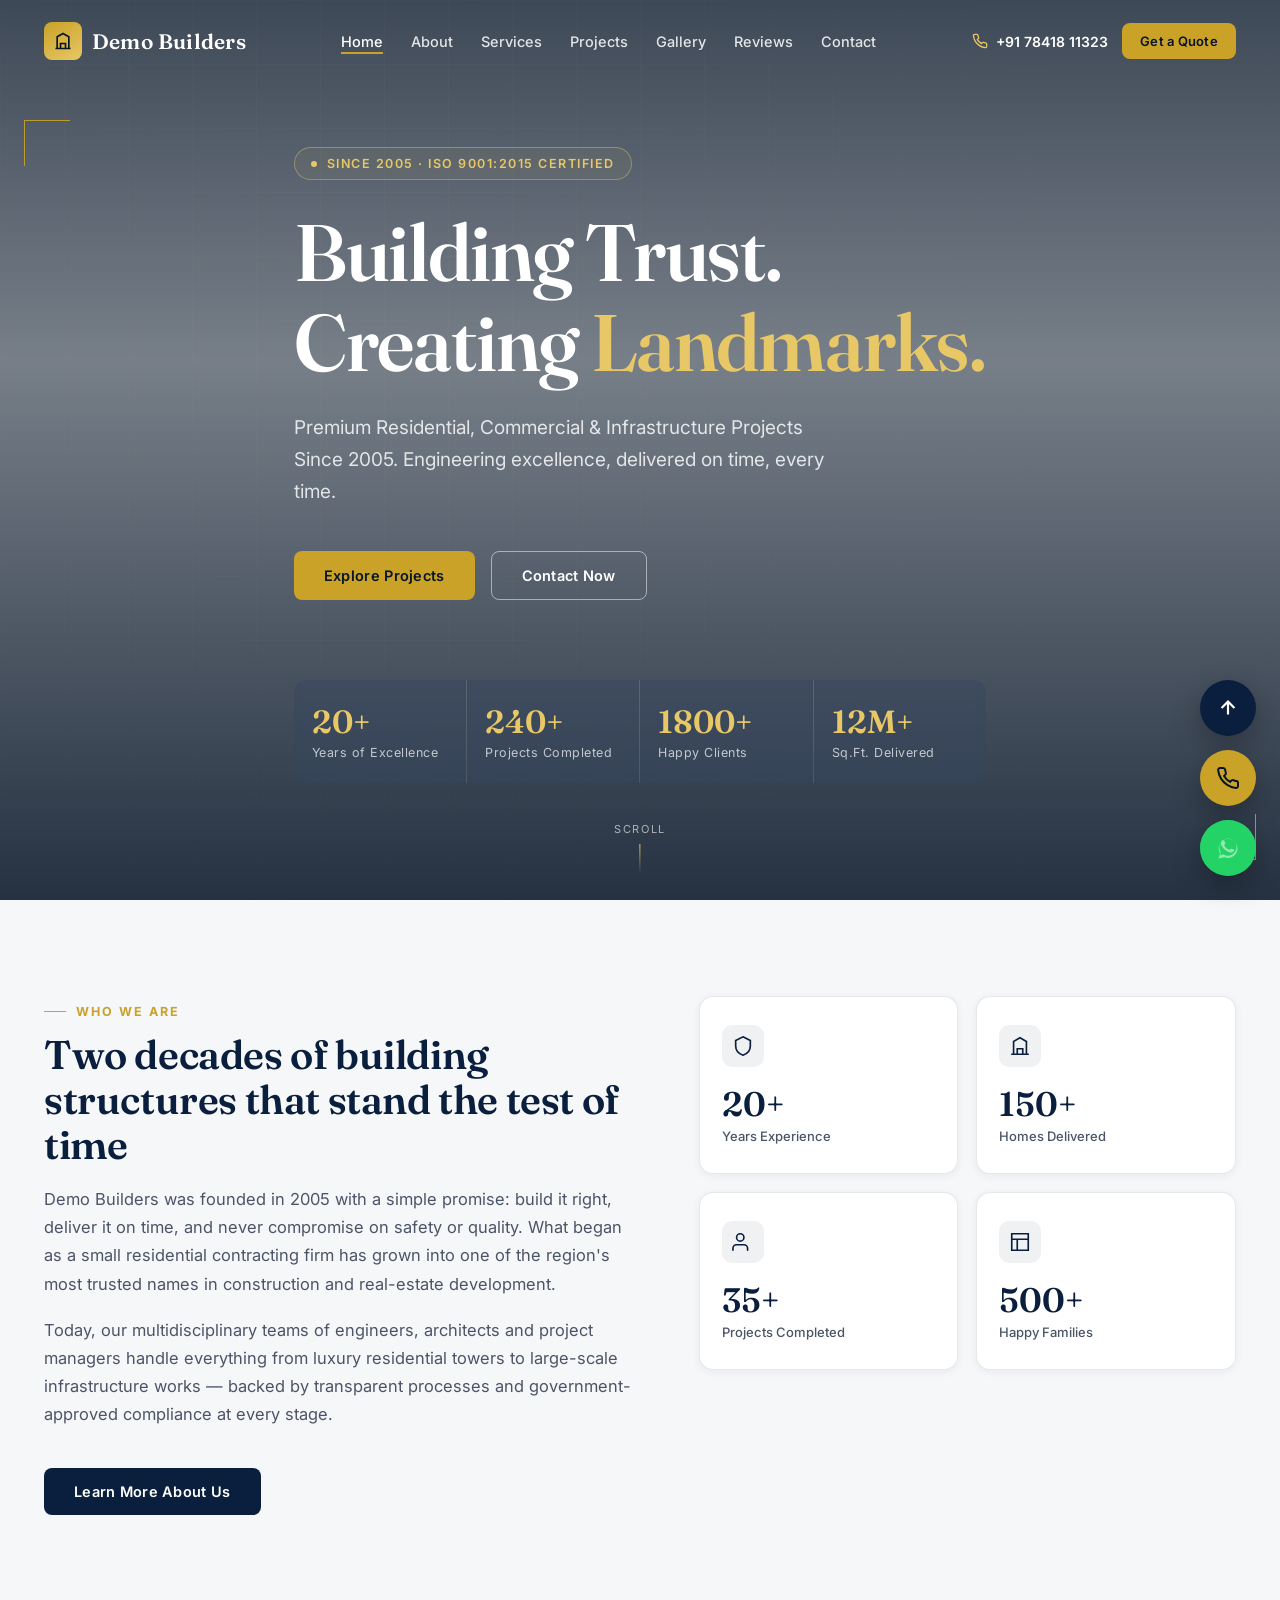
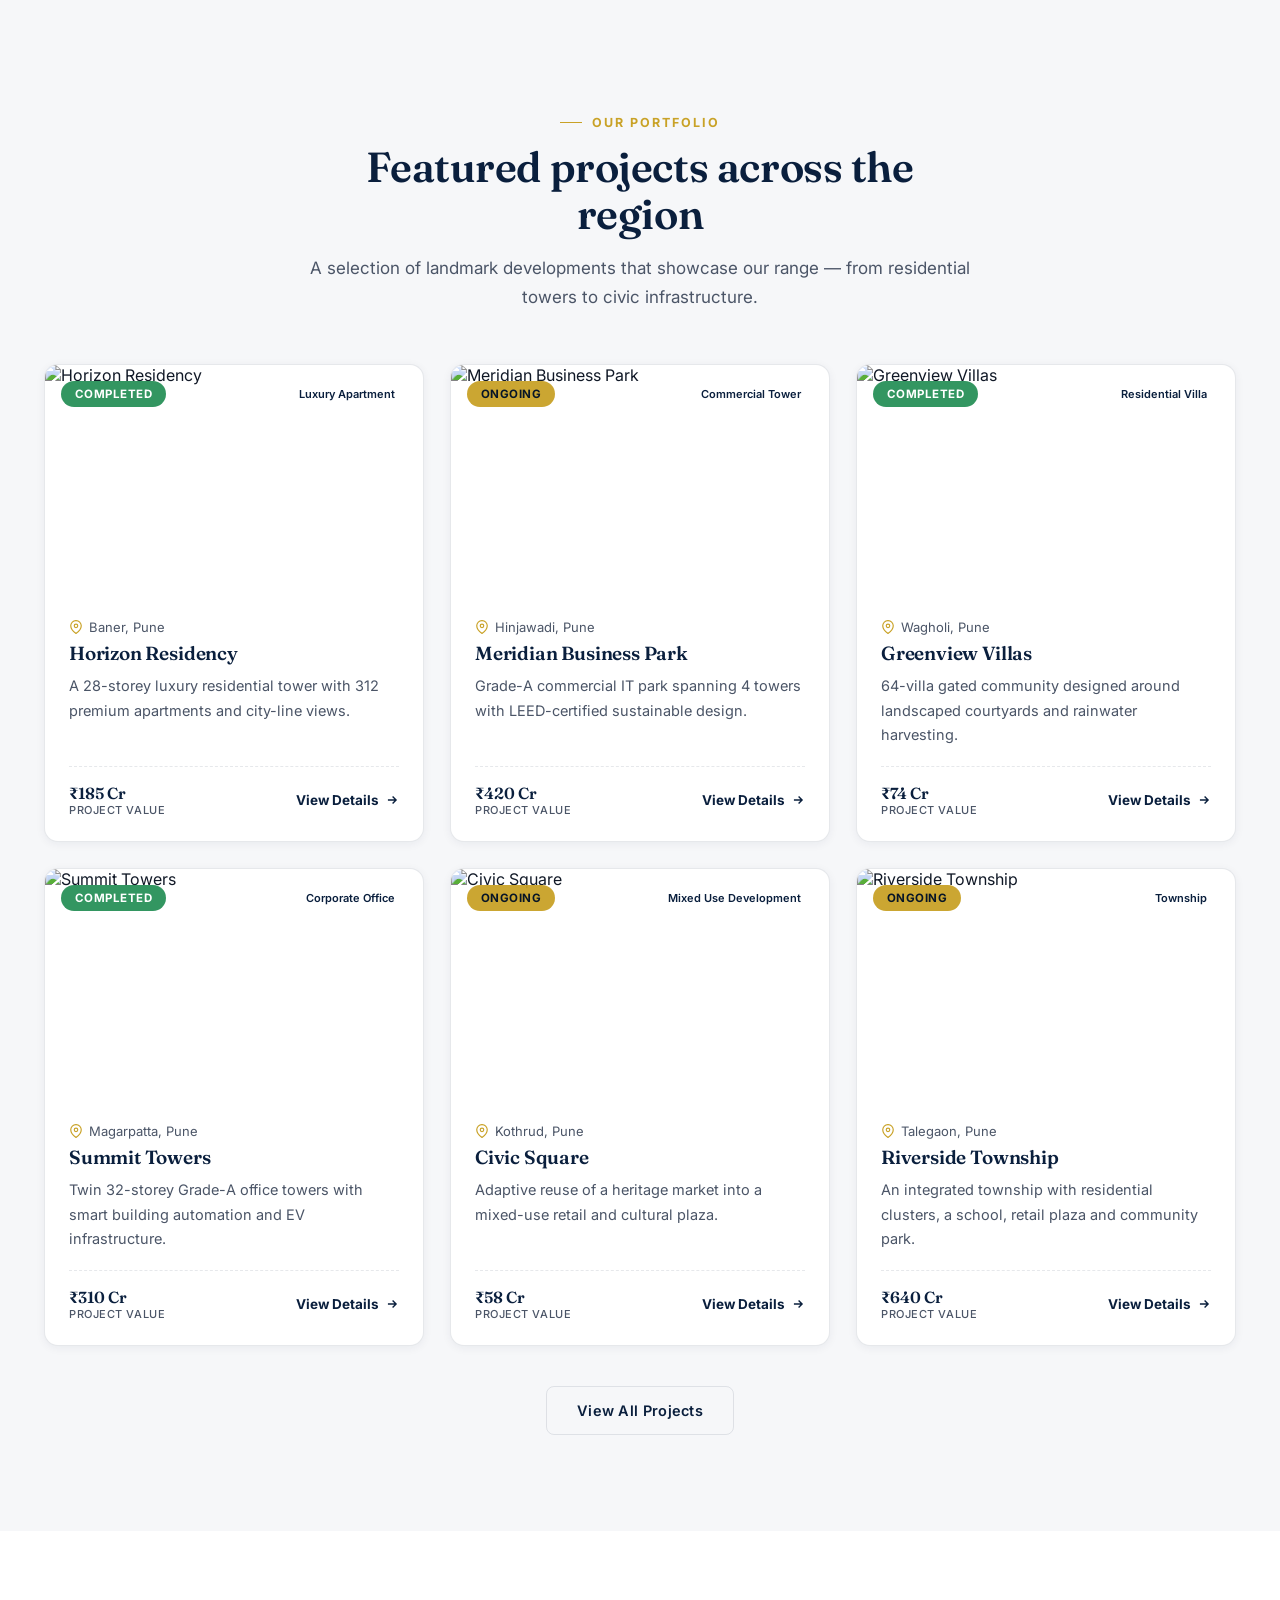
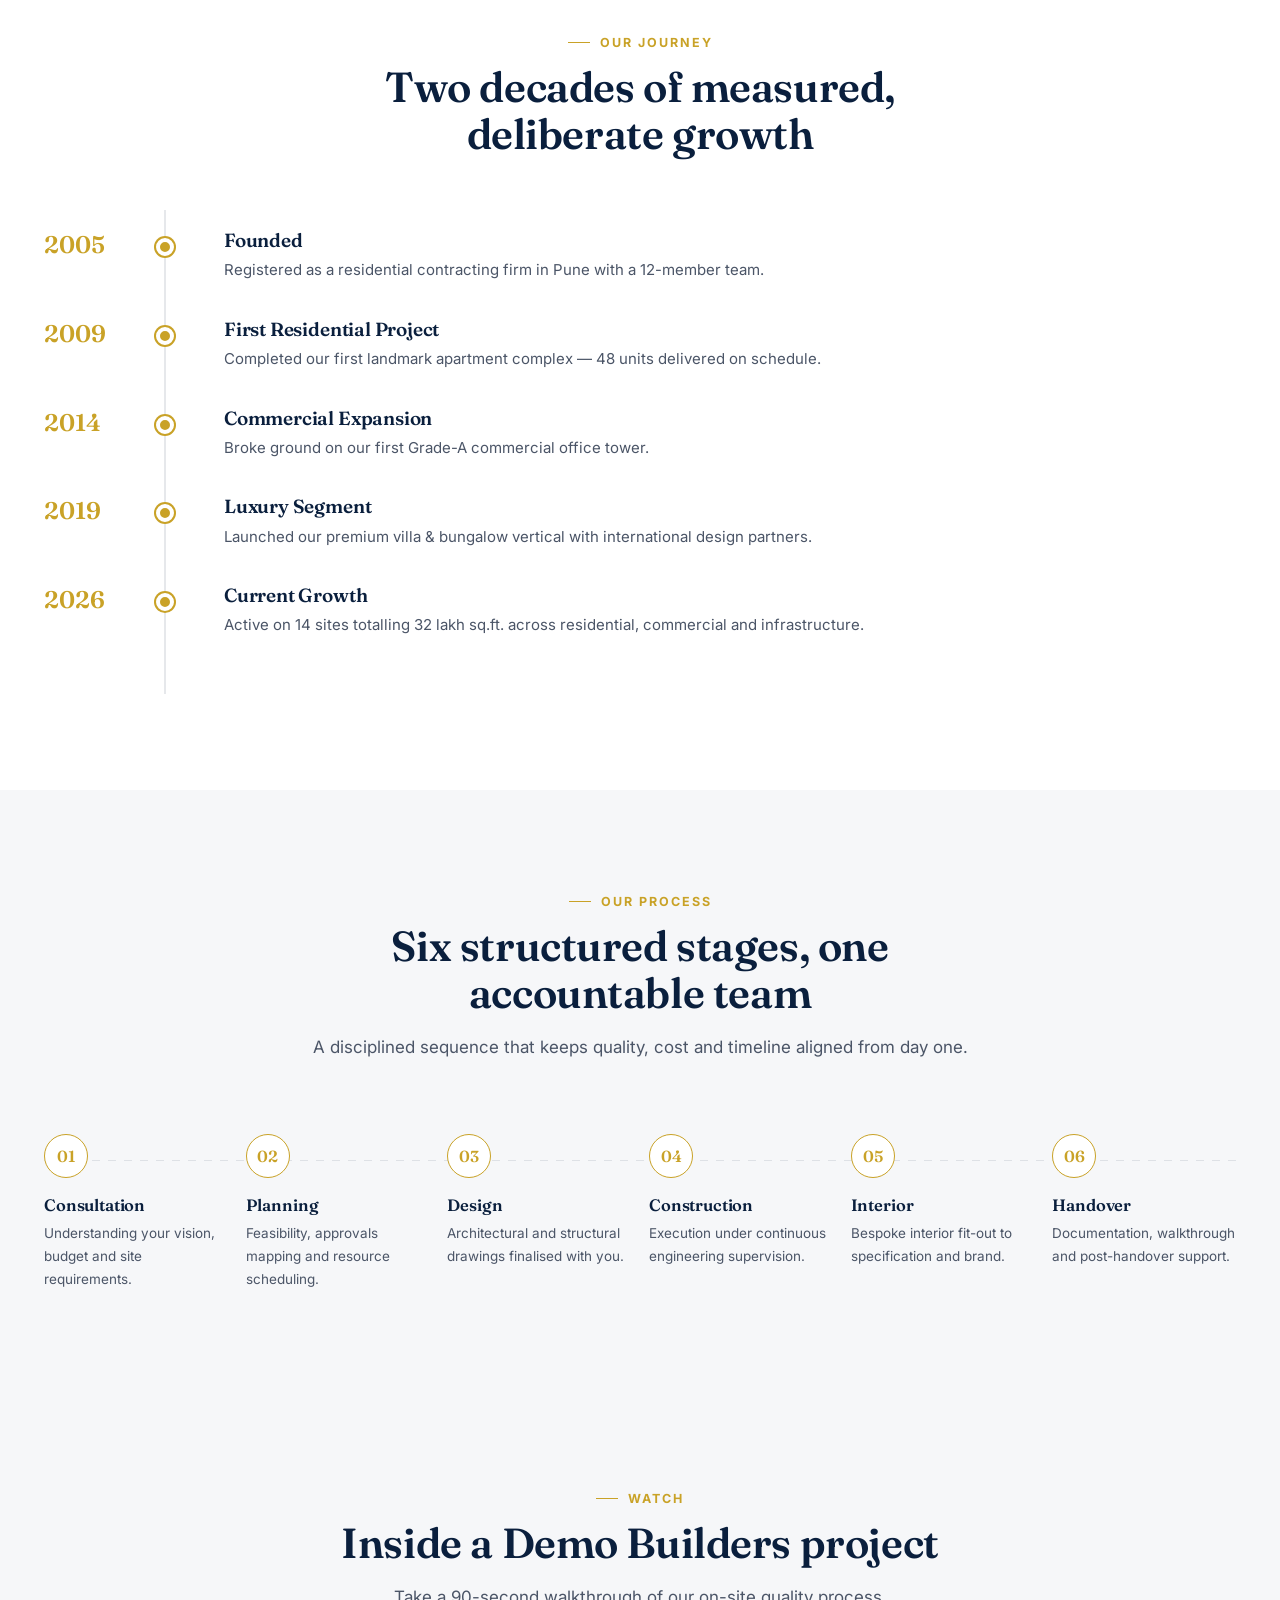
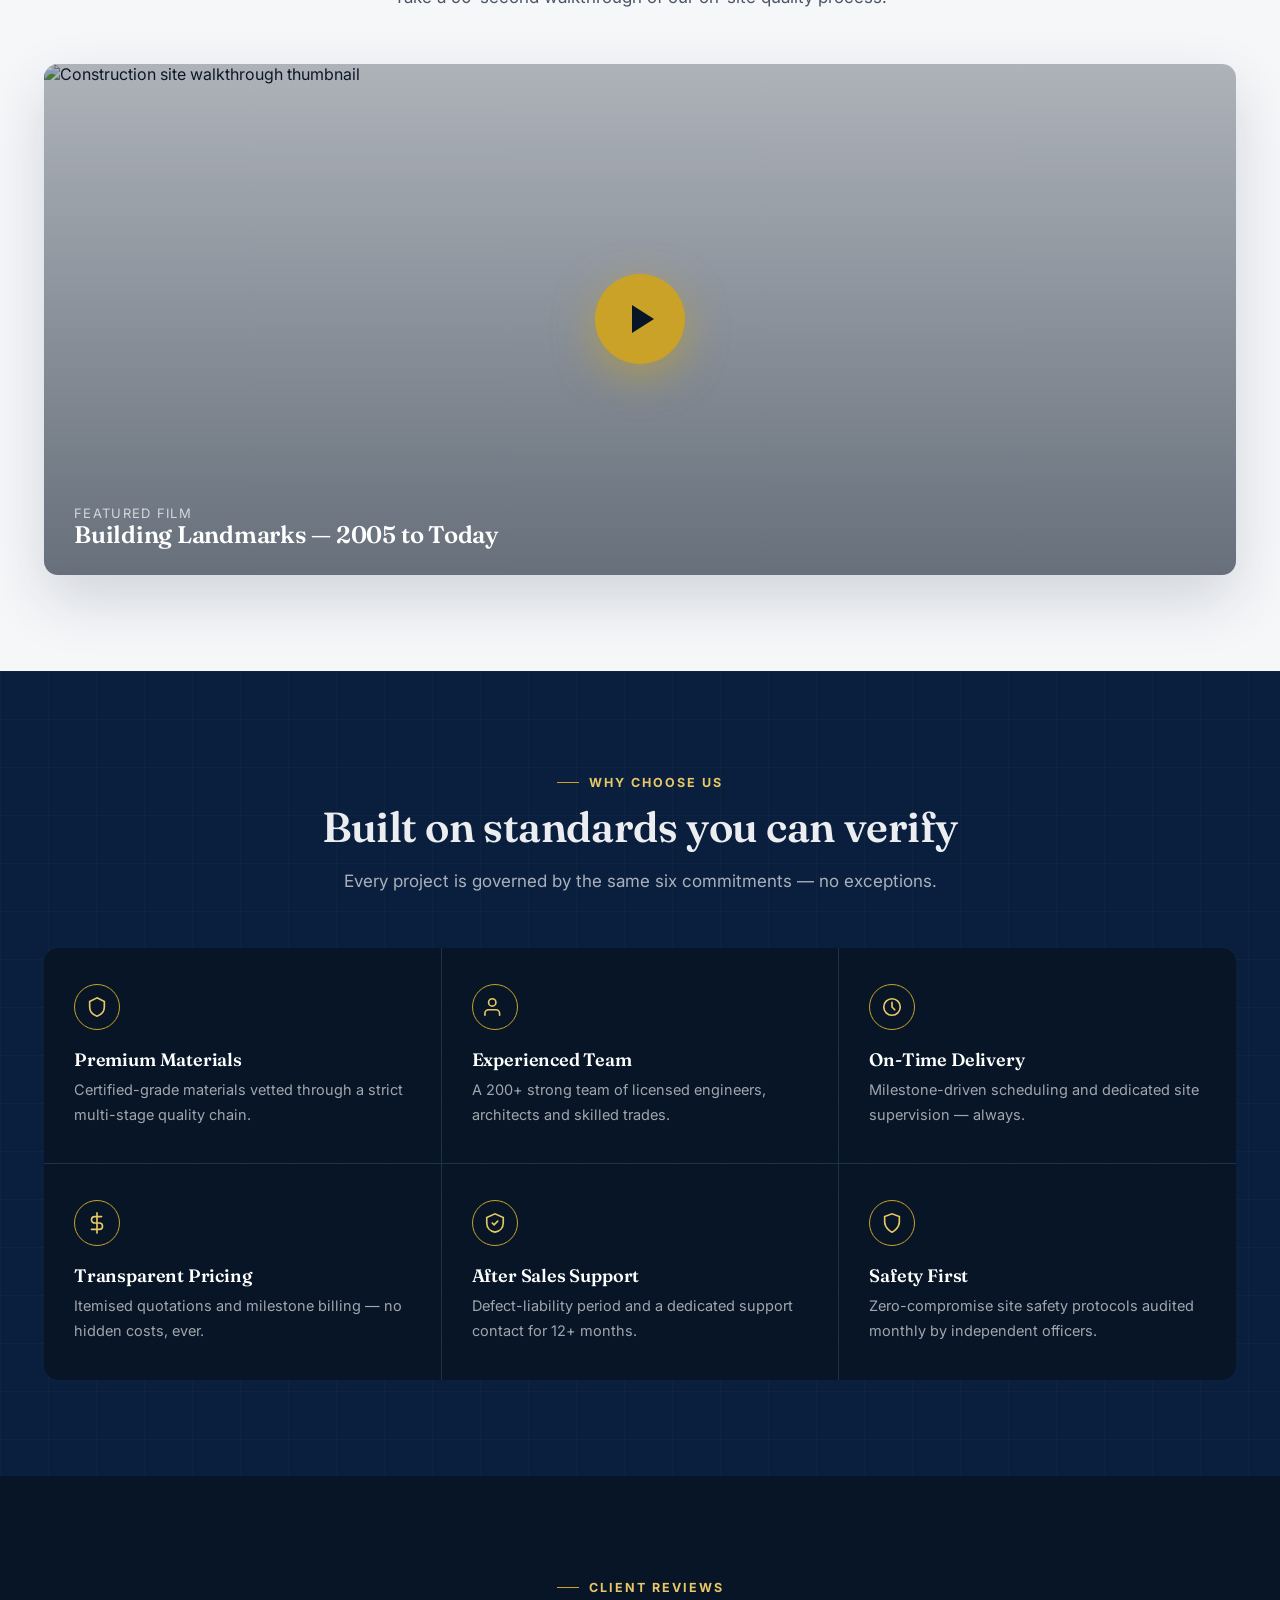
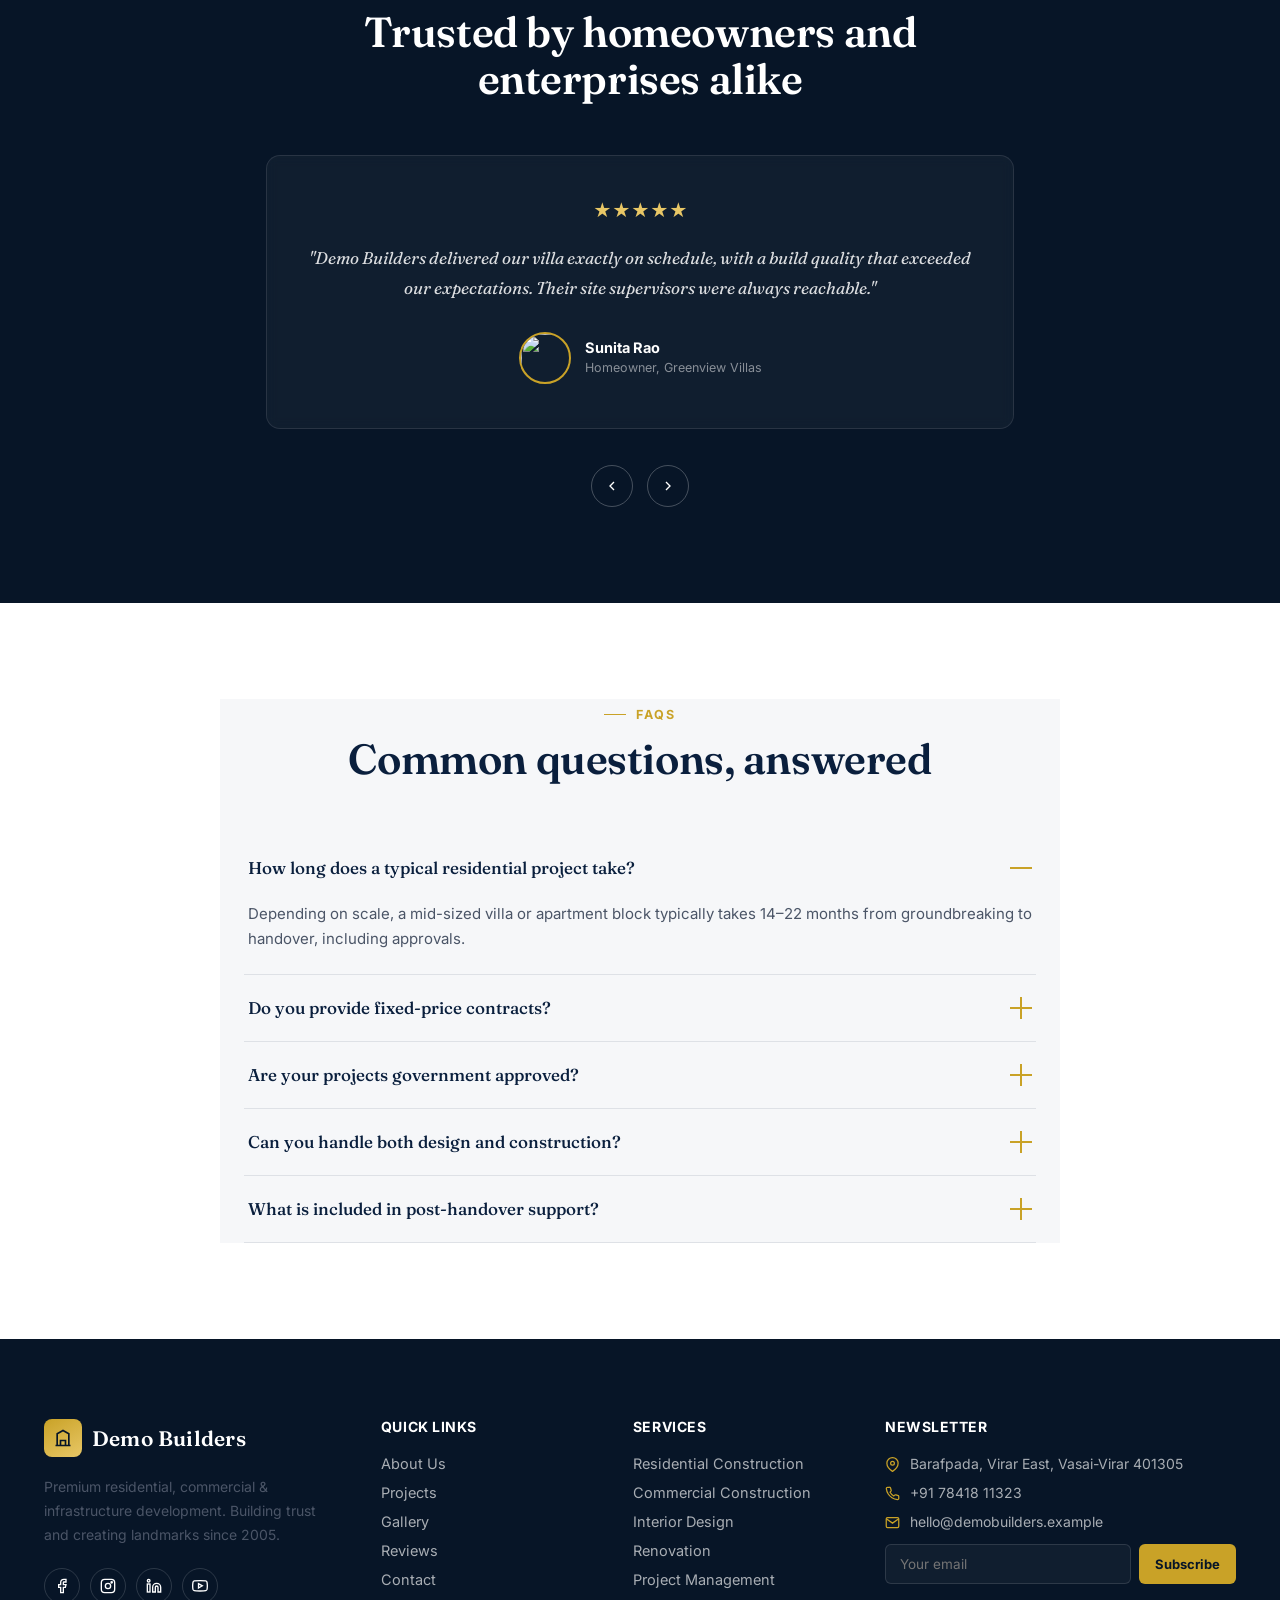
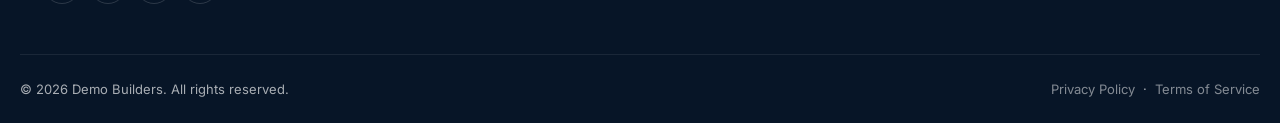
==== commit 0e44a097: "Update stylesheet link path in index.html" ====
--- a/index.html
+++ b/index.html
@@ -14,7 +14,7 @@
 <link rel="preconnect" href="https://fonts.googleapis.com">
 <link rel="preconnect" href="https://fonts.gstatic.com" crossorigin>
 <link href="https://fonts.googleapis.com/css2?family=Fraunces:opsz,wght@9..144,300;9..144,400;9..144,500;9..144,600;9..144,700&family=Inter:wght@400;500;600;700;800&display=swap" rel="stylesheet">
-<link rel="stylesheet" href="../assets/styles.css">
+<link rel="stylesheet" href="./assets/styles.css">
 <script type="application/ld+json">
 {"@context":"https://schema.org","@type":"GeneralContractor","name":"Demo Builders","url":"/","telephone":"+91-78418-11323","priceRange":"$$$","address":{"@type":"PostalAddress","streetAddress":"Barafpada, Virar East","addressLocality":"Vasai-Virar","addressRegion":"Maharashtra","postalCode":"401305","addressCountry":"IN"},"foundingDate":"2005","areaServed":"IN"}
 </script>
--- a/assets/styles.css
+++ b/assets/styles.css
@@ -0,0 +1,2833 @@
+/* ============================================================
+   Demo Builders — Shared Stylesheet
+   Base tokens + components extracted from original single page,
+   then extended for the multi-page site (subpage headers,
+   breadcrumbs, project-detail sidebar, timeline, video, forms,
+   testimonials grid, legal pages, 404, etc.).
+   ============================================================ */
+
+/* ===================== RESET & TOKENS ===================== */
+*,
+*::before,
+*::after {
+  box-sizing: border-box;
+}
+html {
+  scroll-behavior: smooth;
+}
+:root {
+  --navy: #0a1f3d;
+  --navy-deep: #071527;
+  --navy-panel: #0f2a4a;
+  --gold: #c9a227;
+  --gold-light: #e8c766;
+  --white: #ffffff;
+  --paper: #f6f7f9;
+  --paper-2: #eff1f4;
+  --ink: #101826;
+  --ink-soft: #4b5567;
+  --line: rgba(10, 31, 61, 0.1);
+  --shadow-sm: 0 2px 10px rgba(10, 31, 61, 0.06);
+  --shadow-md: 0 10px 30px rgba(10, 31, 61, 0.1);
+  --shadow-lg: 0 24px 60px rgba(10, 31, 61, 0.16);
+  --radius: 14px;
+  --maxw: 1240px;
+  --ease: cubic-bezier(0.22, 1, 0.36, 1);
+}
+@media (prefers-reduced-motion: reduce) {
+  html {
+    scroll-behavior: auto;
+  }
+  * {
+    animation-duration: 0.001ms !important;
+    animation-iteration-count: 1 !important;
+    transition-duration: 0.001ms !important;
+  }
+}
+body {
+  margin: 0;
+  font-family: "Inter", sans-serif;
+  color: var(--ink);
+  background: var(--white);
+  -webkit-font-smoothing: antialiased;
+  overflow-x: hidden;
+}
+h1,
+h2,
+h3,
+h4 {
+  font-family: "Fraunces", serif;
+  font-weight: 600;
+  line-height: 1.12;
+  margin: 0;
+  color: var(--navy);
+  letter-spacing: -0.01em;
+}
+p {
+  margin: 0;
+  color: var(--ink-soft);
+  line-height: 1.7;
+}
+a {
+  text-decoration: none;
+  color: inherit;
+}
+img {
+  max-width: 100%;
+  display: block;
+}
+button {
+  font-family: inherit;
+  cursor: pointer;
+  border: none;
+  background: none;
+}
+ul {
+  margin: 0;
+  padding: 0;
+  list-style: none;
+}
+.container {
+  max-width: var(--maxw);
+  margin: 0 auto;
+  padding: 0 24px;
+}
+section {
+  position: relative;
+}
+.eyebrow {
+  display: inline-flex;
+  align-items: center;
+  gap: 10px;
+  font-size: 12.5px;
+  font-weight: 700;
+  letter-spacing: 0.16em;
+  text-transform: uppercase;
+  color: var(--gold);
+  margin-bottom: 14px;
+}
+.eyebrow::before {
+  content: "";
+  width: 22px;
+  height: 1px;
+  background: var(--gold);
+}
+.section-head {
+  max-width: 680px;
+  margin-bottom: 52px;
+}
+.section-head.center {
+  margin-left: auto;
+  margin-right: auto;
+  text-align: center;
+}
+.section-head h2 {
+  font-size: clamp(28px, 4vw, 42px);
+}
+.section-head p {
+  margin-top: 16px;
+  font-size: 17px;
+}
+.section-pad {
+  padding: 96px 0;
+}
+@media (max-width: 768px) {
+  .section-pad {
+    padding: 64px 0;
+  }
+}
+
+/* ===================== BUTTONS ===================== */
+.btn {
+  display: inline-flex;
+  align-items: center;
+  justify-content: center;
+  gap: 10px;
+  padding: 15px 30px;
+  font-weight: 600;
+  font-size: 14.5px;
+  letter-spacing: 0.02em;
+  border-radius: 8px;
+  transition:
+    transform 0.35s var(--ease),
+    box-shadow 0.35s var(--ease),
+    background 0.35s var(--ease),
+    color 0.35s var(--ease),
+    border-color 0.35s;
+  white-space: nowrap;
+  position: relative;
+  overflow: hidden;
+}
+.btn-gold {
+  background: var(--gold);
+  color: var(--navy-deep);
+}
+.btn-gold:hover {
+  background: var(--gold-light);
+  transform: translateY(-2px);
+  box-shadow: 0 14px 28px rgba(201, 162, 39, 0.35);
+}
+.btn-outline {
+  border: 1.5px solid rgba(255, 255, 255, 0.5);
+  color: var(--white);
+  background: transparent;
+}
+.btn-outline:hover {
+  background: rgba(255, 255, 255, 0.12);
+  border-color: var(--white);
+  transform: translateY(-2px);
+}
+.btn-navy {
+  background: var(--navy);
+  color: var(--white);
+}
+.btn-navy:hover {
+  background: var(--navy-deep);
+  transform: translateY(-2px);
+  box-shadow: var(--shadow-md);
+}
+.btn-ghost {
+  border: 1.5px solid var(--line);
+  color: var(--navy);
+}
+.btn-ghost:hover {
+  border-color: var(--gold);
+  color: var(--gold);
+}
+.btn-sm {
+  padding: 10px 18px;
+  font-size: 13px;
+}
+.btn-wide {
+  width: 100%;
+}
+/* ripple */
+.btn .ripple {
+  position: absolute;
+  border-radius: 50%;
+  transform: scale(0);
+  animation: ripple 0.6s linear;
+  background: rgba(255, 255, 255, 0.5);
+  pointer-events: none;
+}
+@keyframes ripple {
+  to {
+    transform: scale(4);
+    opacity: 0;
+  }
+}
+
+/* ===================== NAVBAR ===================== */
+#navbar {
+  position: fixed;
+  top: 0;
+  left: 0;
+  right: 0;
+  z-index: 1000;
+  padding: 22px 0;
+  transition: all 0.4s var(--ease);
+  background: transparent;
+}
+#navbar.scrolled,
+body.solid-nav #navbar {
+  padding: 14px 0;
+  background: rgba(10, 31, 61, 0.94);
+  backdrop-filter: blur(14px) saturate(140%);
+  -webkit-backdrop-filter: blur(14px) saturate(140%);
+  box-shadow: 0 4px 24px rgba(0, 0, 0, 0.18);
+}
+.nav-inner {
+  display: flex;
+  align-items: center;
+  justify-content: space-between;
+  gap: 24px;
+}
+.logo {
+  display: flex;
+  align-items: center;
+  gap: 10px;
+  font-family: "Fraunces", serif;
+  font-weight: 600;
+  font-size: 21px;
+  color: var(--white);
+  letter-spacing: 0.01em;
+}
+.logo .mark {
+  width: 38px;
+  height: 38px;
+  border-radius: 8px;
+  background: linear-gradient(150deg, var(--gold), var(--gold-light));
+  display: flex;
+  align-items: center;
+  justify-content: center;
+  flex-shrink: 0;
+}
+.logo .mark svg {
+  width: 20px;
+  height: 20px;
+}
+.nav-links {
+  display: flex;
+  align-items: center;
+  gap: 28px;
+}
+.nav-links a {
+  color: rgba(255, 255, 255, 0.85);
+  font-size: 14.5px;
+  font-weight: 500;
+  position: relative;
+  padding: 4px 0;
+  transition: color 0.25s;
+}
+.nav-links a::after {
+  content: "";
+  position: absolute;
+  left: 0;
+  bottom: 0;
+  width: 0;
+  height: 1.5px;
+  background: var(--gold);
+  transition: width 0.3s var(--ease);
+}
+.nav-links a:hover,
+.nav-links a.active {
+  color: var(--white);
+}
+.nav-links a:hover::after,
+.nav-links a.active::after {
+  width: 100%;
+}
+.nav-cta {
+  display: flex;
+  align-items: center;
+  gap: 14px;
+}
+.nav-call {
+  display: flex;
+  align-items: center;
+  gap: 8px;
+  color: var(--white);
+  font-size: 14px;
+  font-weight: 600;
+}
+.burger {
+  display: none;
+  width: 26px;
+  height: 20px;
+  position: relative;
+  flex-direction: column;
+  justify-content: space-between;
+  z-index: 1100;
+}
+.burger span {
+  display: block;
+  height: 2px;
+  width: 100%;
+  background: var(--white);
+  border-radius: 2px;
+  transition: 0.3s;
+}
+.mobile-menu {
+  position: fixed;
+  inset: 0;
+  background: var(--navy-deep);
+  z-index: 1050;
+  display: flex;
+  flex-direction: column;
+  justify-content: center;
+  align-items: center;
+  gap: 24px;
+  transform: translateY(-100%);
+  transition: transform 0.45s var(--ease);
+}
+.mobile-menu.open {
+  transform: translateY(0);
+}
+.mobile-menu a {
+  color: var(--white);
+  font-family: "Fraunces", serif;
+  font-size: 24px;
+  font-weight: 500;
+}
+.mobile-menu .close-x {
+  position: absolute;
+  top: 26px;
+  right: 26px;
+  width: 30px;
+  height: 30px;
+  color: var(--white);
+  font-size: 22px;
+}
+@media (max-width: 960px) {
+  .nav-links {
+    display: none;
+  }
+  .nav-call {
+    display: none;
+  }
+  .burger {
+    display: flex;
+  }
+}
+
+/* ===================== HERO ===================== */
+#hero {
+  min-height: 100vh;
+  display: flex;
+  align-items: center;
+  position: relative;
+  overflow: hidden;
+  background:
+    linear-gradient(
+      180deg,
+      rgba(7, 21, 39, 0.78) 0%,
+      rgba(7, 21, 39, 0.55) 40%,
+      rgba(7, 21, 39, 0.88) 100%
+    ),
+    url("https://images.unsplash.com/photo-1486406146926-c627a92ad1ab?q=80&w=2000&auto=format&fit=crop")
+      center/cover no-repeat;
+}
+#hero::before {
+  content: "";
+  position: absolute;
+  inset: 0;
+  pointer-events: none;
+  opacity: 0.35;
+  background-image:
+    linear-gradient(rgba(232, 199, 102, 0.1) 1px, transparent 1px),
+    linear-gradient(90deg, rgba(232, 199, 102, 0.1) 1px, transparent 1px);
+  background-size: 64px 64px;
+  mask-image: radial-gradient(circle at 30% 30%, black 0%, transparent 70%);
+}
+.hero-inner {
+  position: relative;
+  z-index: 2;
+  padding-top: 90px;
+  padding-bottom: 60px;
+}
+.hero-corner {
+  position: absolute;
+  width: 46px;
+  height: 46px;
+  border-color: var(--gold);
+  opacity: 0.9;
+  z-index: 3;
+}
+.hero-corner.tl {
+  top: 120px;
+  left: 24px;
+  border-top: 1.5px solid var(--gold);
+  border-left: 1.5px solid var(--gold);
+}
+.hero-corner.br {
+  bottom: 40px;
+  right: 24px;
+  border-bottom: 1.5px solid var(--gold);
+  border-right: 1.5px solid var(--gold);
+}
+@media (max-width: 768px) {
+  .hero-corner {
+    display: none;
+  }
+}
+.hero-tag {
+  display: inline-flex;
+  align-items: center;
+  gap: 10px;
+  padding: 8px 16px;
+  border: 1px solid rgba(232, 199, 102, 0.4);
+  border-radius: 30px;
+  color: var(--gold-light);
+  font-size: 12.5px;
+  font-weight: 600;
+  letter-spacing: 0.12em;
+  text-transform: uppercase;
+  margin-bottom: 28px;
+  background: rgba(232, 199, 102, 0.06);
+}
+.hero-tag .dot {
+  width: 6px;
+  height: 6px;
+  border-radius: 50%;
+  background: var(--gold-light);
+}
+#hero h1 {
+  color: var(--white);
+  font-size: clamp(40px, 6.4vw, 80px);
+  font-weight: 600;
+  max-width: 880px;
+  letter-spacing: -0.015em;
+}
+#hero h1 em {
+  color: var(--gold-light);
+  font-style: normal;
+}
+#hero .sub {
+  color: rgba(255, 255, 255, 0.82);
+  font-size: clamp(16px, 1.6vw, 19px);
+  max-width: 560px;
+  margin-top: 24px;
+}
+.hero-ctas {
+  display: flex;
+  gap: 16px;
+  margin-top: 42px;
+  flex-wrap: wrap;
+}
+.hero-stats {
+  display: grid;
+  grid-template-columns: repeat(4, 1fr);
+  gap: 1px;
+  margin-top: 80px;
+  background: rgba(255, 255, 255, 0.12);
+  border-radius: 12px;
+  overflow: hidden;
+  backdrop-filter: blur(6px);
+}
+.hero-stats .hs {
+  background: rgba(10, 31, 61, 0.35);
+  padding: 22px 18px;
+  text-align: left;
+}
+.hero-stats .hs strong {
+  display: block;
+  font-family: "Fraunces", serif;
+  font-size: clamp(22px, 3vw, 32px);
+  color: var(--gold-light);
+  font-weight: 600;
+}
+.hero-stats .hs span {
+  font-size: 12.5px;
+  color: rgba(255, 255, 255, 0.7);
+  letter-spacing: 0.04em;
+}
+@media (max-width: 768px) {
+  .hero-stats {
+    grid-template-columns: repeat(2, 1fr);
+    margin-top: 56px;
+  }
+}
+.scroll-cue {
+  position: absolute;
+  bottom: 26px;
+  left: 50%;
+  transform: translateX(-50%);
+  z-index: 3;
+  display: flex;
+  flex-direction: column;
+  align-items: center;
+  gap: 8px;
+  color: rgba(255, 255, 255, 0.6);
+  font-size: 11px;
+  letter-spacing: 0.14em;
+  text-transform: uppercase;
+}
+.scroll-cue .line {
+  width: 1px;
+  height: 30px;
+  background: linear-gradient(var(--gold-light), transparent);
+  animation: scrollPulse 1.8s infinite;
+}
+@keyframes scrollPulse {
+  0% {
+    opacity: 0.2;
+    transform: scaleY(0.4);
+  }
+  50% {
+    opacity: 1;
+    transform: scaleY(1);
+  }
+  100% {
+    opacity: 0.2;
+    transform: scaleY(0.4);
+  }
+}
+
+/* ===================== REVEAL ===================== */
+.reveal {
+  opacity: 0;
+  transform: translateY(28px);
+  transition:
+    opacity 0.8s var(--ease),
+    transform 0.8s var(--ease);
+}
+.reveal.in {
+  opacity: 1;
+  transform: translateY(0);
+}
+.reveal-stagger > * {
+  transition-delay: calc(var(--i, 0) * 90ms);
+}
+
+/* ===================== OVERVIEW / STATS ===================== */
+#overview {
+  background: var(--paper);
+}
+.overview-grid {
+  display: grid;
+  grid-template-columns: 1.1fr 1fr;
+  gap: 64px;
+  align-items: start;
+}
+@media (max-width: 920px) {
+  .overview-grid {
+    grid-template-columns: 1fr;
+    gap: 40px;
+  }
+}
+.overview-copy p {
+  font-size: 16.5px;
+  margin-top: 18px;
+}
+.overview-copy p:first-of-type {
+  margin-top: 0;
+}
+.stat-grid {
+  display: grid;
+  grid-template-columns: repeat(2, 1fr);
+  gap: 18px;
+}
+.stat-card {
+  background: var(--white);
+  border: 1px solid var(--line);
+  border-radius: var(--radius);
+  padding: 28px 22px;
+  box-shadow: var(--shadow-sm);
+  transition:
+    transform 0.35s var(--ease),
+    box-shadow 0.35s var(--ease),
+    border-color 0.35s;
+}
+.stat-card:hover {
+  transform: translateY(-6px);
+  box-shadow: var(--shadow-md);
+  border-color: rgba(201, 162, 39, 0.4);
+}
+.stat-icon {
+  width: 42px;
+  height: 42px;
+  border-radius: 10px;
+  background: rgba(10, 31, 61, 0.06);
+  display: flex;
+  align-items: center;
+  justify-content: center;
+  margin-bottom: 16px;
+}
+.stat-icon svg {
+  width: 22px;
+  height: 22px;
+  stroke: var(--navy);
+}
+.stat-card strong {
+  display: block;
+  font-family: "Fraunces", serif;
+  font-size: 34px;
+  color: var(--navy);
+  font-weight: 600;
+}
+.stat-card span {
+  font-size: 13px;
+  color: var(--ink-soft);
+  font-weight: 500;
+}
+
+/* ===================== SERVICES ===================== */
+.services-grid {
+  display: grid;
+  grid-template-columns: repeat(3, 1fr);
+  gap: 24px;
+}
+@media (max-width: 980px) {
+  .services-grid {
+    grid-template-columns: repeat(2, 1fr);
+  }
+}
+@media (max-width: 620px) {
+  .services-grid {
+    grid-template-columns: 1fr;
+  }
+}
+.service-card {
+  background: var(--white);
+  border: 1px solid var(--line);
+  border-radius: var(--radius);
+  padding: 34px 28px;
+  transition:
+    transform 0.4s var(--ease),
+    box-shadow 0.4s var(--ease),
+    border-color 0.4s;
+  position: relative;
+  overflow: hidden;
+}
+.service-card::before {
+  content: "";
+  position: absolute;
+  top: 0;
+  left: 0;
+  width: 100%;
+  height: 3px;
+  background: linear-gradient(90deg, var(--gold), var(--gold-light));
+  transform: scaleX(0);
+  transform-origin: left;
+  transition: transform 0.45s var(--ease);
+}
+.service-card:hover {
+  transform: translateY(-8px);
+  box-shadow: var(--shadow-lg);
+  border-color: transparent;
+}
+.service-card:hover::before {
+  transform: scaleX(1);
+}
+.service-icon {
+  width: 54px;
+  height: 54px;
+  border-radius: 12px;
+  background: var(--navy);
+  display: flex;
+  align-items: center;
+  justify-content: center;
+  margin-bottom: 22px;
+  transition: background 0.4s;
+}
+.service-card:hover .service-icon {
+  background: var(--gold);
+}
+.service-icon svg {
+  width: 26px;
+  height: 26px;
+  stroke: var(--gold-light);
+  transition: stroke 0.4s;
+}
+.service-card:hover .service-icon svg {
+  stroke: var(--navy-deep);
+}
+.service-card h3 {
+  font-size: 20px;
+  margin-bottom: 10px;
+}
+.service-card p {
+  font-size: 15px;
+}
+.service-card .benefits {
+  margin-top: 16px;
+  display: flex;
+  flex-direction: column;
+  gap: 6px;
+}
+.service-card .benefits li {
+  font-size: 13.5px;
+  color: var(--ink-soft);
+  display: flex;
+  gap: 8px;
+  align-items: flex-start;
+}
+.service-card .benefits li::before {
+  content: "✓";
+  color: var(--gold);
+  font-weight: 700;
+}
+.service-card .card-cta {
+  display: inline-flex;
+  align-items: center;
+  gap: 6px;
+  margin-top: 18px;
+  font-weight: 700;
+  font-size: 13.5px;
+  color: var(--navy);
+}
+.service-card .card-cta::after {
+  content: "→";
+  transition: transform 0.3s;
+}
+.service-card:hover .card-cta::after {
+  transform: translateX(4px);
+}
+
+/* Detailed services page rows */
+.service-row {
+  display: grid;
+  grid-template-columns: 1fr 1fr;
+  gap: 50px;
+  align-items: center;
+  margin-bottom: 80px;
+}
+.service-row:nth-child(even) .service-row-media {
+  order: 2;
+}
+@media (max-width: 820px) {
+  .service-row {
+    grid-template-columns: 1fr;
+    gap: 24px;
+  }
+  .service-row:nth-child(even) .service-row-media {
+    order: 0;
+  }
+}
+.service-row-media {
+  border-radius: var(--radius);
+  overflow: hidden;
+  box-shadow: var(--shadow-md);
+  aspect-ratio: 4/3;
+}
+.service-row-media img {
+  width: 100%;
+  height: 100%;
+  object-fit: cover;
+  transition: transform 0.8s var(--ease);
+}
+.service-row:hover .service-row-media img {
+  transform: scale(1.05);
+}
+.service-row h3 {
+  font-size: 28px;
+  margin-bottom: 14px;
+}
+.service-row p {
+  font-size: 16px;
+  margin-bottom: 16px;
+}
+
+/* ===================== PROJECTS ===================== */
+.projects-grid {
+  display: grid;
+  grid-template-columns: repeat(3, 1fr);
+  gap: 26px;
+}
+@media (max-width: 980px) {
+  .projects-grid {
+    grid-template-columns: repeat(2, 1fr);
+  }
+}
+@media (max-width: 680px) {
+  .projects-grid {
+    grid-template-columns: 1fr;
+  }
+}
+.project-card {
+  border-radius: var(--radius);
+  overflow: hidden;
+  background: var(--white);
+  border: 1px solid var(--line);
+  box-shadow: var(--shadow-sm);
+  transition:
+    transform 0.4s var(--ease),
+    box-shadow 0.4s var(--ease);
+  display: flex;
+  flex-direction: column;
+}
+.project-card:hover {
+  transform: translateY(-8px);
+  box-shadow: var(--shadow-lg);
+}
+.project-img {
+  position: relative;
+  height: 230px;
+  overflow: hidden;
+}
+.project-img img {
+  width: 100%;
+  height: 100%;
+  object-fit: cover;
+  transition: transform 0.7s var(--ease);
+}
+.project-card:hover .project-img img {
+  transform: scale(1.08);
+}
+.status-pill {
+  position: absolute;
+  top: 16px;
+  left: 16px;
+  padding: 6px 14px;
+  border-radius: 30px;
+  font-size: 11.5px;
+  font-weight: 700;
+  letter-spacing: 0.04em;
+  text-transform: uppercase;
+  z-index: 2;
+}
+.status-pill.completed {
+  background: rgba(34, 142, 84, 0.92);
+  color: #fff;
+}
+.status-pill.ongoing {
+  background: rgba(201, 162, 39, 0.95);
+  color: var(--navy-deep);
+}
+.status-pill.upcoming {
+  background: rgba(10, 31, 61, 0.9);
+  color: #fff;
+}
+.type-pill {
+  position: absolute;
+  top: 16px;
+  right: 16px;
+  padding: 6px 12px;
+  border-radius: 6px;
+  font-size: 11px;
+  font-weight: 600;
+  background: rgba(255, 255, 255, 0.92);
+  color: var(--navy);
+  z-index: 2;
+}
+.project-body {
+  padding: 24px;
+  display: flex;
+  flex-direction: column;
+  flex: 1;
+}
+.project-loc {
+  display: flex;
+  align-items: center;
+  gap: 6px;
+  font-size: 13px;
+  color: var(--ink-soft);
+  margin-bottom: 8px;
+}
+.project-loc svg {
+  width: 14px;
+  height: 14px;
+  stroke: var(--gold);
+}
+.project-body h3 {
+  font-size: 19px;
+  margin-bottom: 10px;
+}
+.project-body p {
+  font-size: 14.5px;
+  margin-bottom: 18px;
+}
+.project-meta {
+  display: flex;
+  gap: 14px;
+  font-size: 12.5px;
+  color: var(--ink-soft);
+  margin-bottom: 16px;
+  flex-wrap: wrap;
+}
+.project-meta span strong {
+  display: block;
+  color: var(--navy);
+  font-family: "Fraunces", serif;
+  font-size: 14px;
+}
+.project-foot {
+  display: flex;
+  align-items: center;
+  justify-content: space-between;
+  border-top: 1px dashed var(--line);
+  padding-top: 16px;
+  margin-top: auto;
+}
+.project-value {
+  font-family: "Fraunces", serif;
+  font-weight: 600;
+  color: var(--navy);
+  font-size: 16px;
+}
+.project-value span {
+  display: block;
+  font-family: "Inter", sans-serif;
+  font-weight: 500;
+  font-size: 11px;
+  color: var(--ink-soft);
+  text-transform: uppercase;
+  letter-spacing: 0.05em;
+}
+.view-link {
+  display: inline-flex;
+  align-items: center;
+  gap: 6px;
+  font-size: 13.5px;
+  font-weight: 700;
+  color: var(--navy);
+}
+.view-link svg {
+  width: 14px;
+  height: 14px;
+  transition: transform 0.3s;
+}
+.project-card:hover .view-link svg {
+  transform: translateX(4px);
+}
+
+/* ===================== WHY CHOOSE US ===================== */
+#why {
+  background: var(--navy);
+  position: relative;
+  overflow: hidden;
+}
+#why::before {
+  content: "";
+  position: absolute;
+  inset: 0;
+  opacity: 0.06;
+  background-image:
+    linear-gradient(rgba(255, 255, 255, 0.4) 1px, transparent 1px),
+    linear-gradient(90deg, rgba(255, 255, 255, 0.4) 1px, transparent 1px);
+  background-size: 48px 48px;
+}
+#why .section-head h2,
+#why .section-head p {
+  color: rgba(255, 255, 255, 0.92);
+}
+#why .section-head p {
+  color: rgba(255, 255, 255, 0.65);
+}
+#why .eyebrow {
+  color: var(--gold-light);
+}
+.why-grid {
+  display: grid;
+  grid-template-columns: repeat(3, 1fr);
+  gap: 1px;
+  background: rgba(255, 255, 255, 0.08);
+  border-radius: var(--radius);
+  overflow: hidden;
+  position: relative;
+  z-index: 1;
+}
+@media (max-width: 900px) {
+  .why-grid {
+    grid-template-columns: repeat(2, 1fr);
+  }
+}
+@media (max-width: 560px) {
+  .why-grid {
+    grid-template-columns: 1fr;
+  }
+}
+.why-card {
+  background: var(--navy-deep);
+  padding: 36px 30px;
+  transition: background 0.35s;
+}
+.why-card:hover {
+  background: #0c2240;
+}
+.why-icon {
+  width: 46px;
+  height: 46px;
+  border-radius: 50%;
+  border: 1.5px solid var(--gold);
+  display: flex;
+  align-items: center;
+  justify-content: center;
+  margin-bottom: 20px;
+}
+.why-icon svg {
+  width: 22px;
+  height: 22px;
+  stroke: var(--gold-light);
+}
+.why-card h3 {
+  color: var(--white);
+  font-size: 18px;
+  margin-bottom: 8px;
+}
+.why-card p {
+  color: rgba(255, 255, 255, 0.62);
+  font-size: 14.5px;
+}
+
+/* ===================== GALLERY ===================== */
+.gallery-grid {
+  display: grid;
+  grid-template-columns: repeat(4, 1fr);
+  grid-auto-rows: 140px;
+  gap: 14px;
+}
+@media (max-width: 900px) {
+  .gallery-grid {
+    grid-template-columns: repeat(3, 1fr);
+    grid-auto-rows: 120px;
+  }
+}
+@media (max-width: 600px) {
+  .gallery-grid {
+    grid-template-columns: repeat(2, 1fr);
+    grid-auto-rows: 110px;
+  }
+}
+.gallery-item {
+  position: relative;
+  overflow: hidden;
+  border-radius: 10px;
+  cursor: pointer;
+}
+.gallery-item img {
+  width: 100%;
+  height: 100%;
+  object-fit: cover;
+  transition: transform 0.6s var(--ease);
+}
+.gallery-item:hover img {
+  transform: scale(1.12);
+}
+.gallery-item .ov {
+  position: absolute;
+  inset: 0;
+  background: linear-gradient(
+    180deg,
+    transparent 40%,
+    rgba(7, 21, 39, 0.85) 100%
+  );
+  opacity: 0;
+  transition: opacity 0.35s;
+  display: flex;
+  align-items: flex-end;
+  padding: 14px;
+}
+.gallery-item:hover .ov {
+  opacity: 1;
+}
+.gallery-item .ov span {
+  color: #fff;
+  font-size: 13px;
+  font-weight: 600;
+}
+.gallery-item.g-tall {
+  grid-row: span 2;
+}
+.gallery-item.g-wide {
+  grid-column: span 2;
+}
+.gallery-filters {
+  display: flex;
+  gap: 10px;
+  margin-bottom: 32px;
+  flex-wrap: wrap;
+}
+.gfilter {
+  padding: 9px 18px;
+  border-radius: 30px;
+  font-size: 13.5px;
+  font-weight: 600;
+  border: 1.5px solid var(--line);
+  color: var(--ink-soft);
+  transition: 0.3s;
+  background: transparent;
+}
+.gfilter.active,
+.gfilter:hover {
+  border-color: var(--gold);
+  color: var(--navy);
+  background: rgba(201, 162, 39, 0.08);
+}
+
+/* Lightbox */
+#lightbox {
+  position: fixed;
+  inset: 0;
+  background: rgba(7, 15, 27, 0.94);
+  z-index: 2000;
+  display: none;
+  align-items: center;
+  justify-content: center;
+  padding: 30px;
+}
+#lightbox.open {
+  display: flex;
+}
+#lightbox img {
+  max-width: 90vw;
+  max-height: 84vh;
+  border-radius: 8px;
+  box-shadow: 0 20px 60px rgba(0, 0, 0, 0.5);
+}
+#lightbox .lb-close,
+#lightbox .lb-nav {
+  position: absolute;
+  color: #fff;
+  width: 46px;
+  height: 46px;
+  border: 1.5px solid rgba(255, 255, 255, 0.3);
+  border-radius: 50%;
+  display: flex;
+  align-items: center;
+  justify-content: center;
+  transition: 0.3s;
+  background: rgba(255, 255, 255, 0.05);
+}
+#lightbox .lb-close:hover,
+#lightbox .lb-nav:hover {
+  background: var(--gold);
+  border-color: var(--gold);
+  color: var(--navy-deep);
+}
+#lightbox .lb-close {
+  top: 30px;
+  right: 30px;
+}
+#lightbox .lb-prev {
+  left: 30px;
+  top: 50%;
+  transform: translateY(-50%);
+}
+#lightbox .lb-next {
+  right: 30px;
+  top: 50%;
+  transform: translateY(-50%);
+}
+@media (max-width: 700px) {
+  #lightbox .lb-prev,
+  #lightbox .lb-next {
+    display: none;
+  }
+}
+
+/* ===================== PROCESS ===================== */
+#process {
+  background: var(--paper);
+}
+.process-track {
+  position: relative;
+  padding-top: 20px;
+}
+.process-line {
+  position: absolute;
+  top: 46px;
+  left: 0;
+  right: 0;
+  height: 1px;
+  background: repeating-linear-gradient(
+    90deg,
+    var(--line) 0 8px,
+    transparent 8px 16px
+  );
+}
+.process-grid {
+  display: grid;
+  grid-template-columns: repeat(6, 1fr);
+  gap: 18px;
+  position: relative;
+}
+@media (max-width: 980px) {
+  .process-grid {
+    grid-template-columns: repeat(3, 1fr);
+  }
+  .process-line {
+    display: none;
+  }
+}
+@media (max-width: 600px) {
+  .process-grid {
+    grid-template-columns: 1fr;
+  }
+}
+.process-step {
+  text-align: left;
+}
+.proc-num {
+  width: 44px;
+  height: 44px;
+  border: 1.5px solid var(--gold);
+  color: var(--gold);
+  background: var(--white);
+  display: flex;
+  align-items: center;
+  justify-content: center;
+  font-family: "Fraunces", serif;
+  font-weight: 600;
+  font-size: 16px;
+  border-radius: 50%;
+  margin-bottom: 18px;
+  position: relative;
+  z-index: 1;
+}
+.process-step h3 {
+  font-size: 16.5px;
+  margin-bottom: 8px;
+}
+.process-step p {
+  font-size: 13.5px;
+}
+
+/* ===================== TEAM ===================== */
+.team-grid {
+  display: grid;
+  grid-template-columns: repeat(4, 1fr);
+  gap: 24px;
+}
+@media (max-width: 900px) {
+  .team-grid {
+    grid-template-columns: repeat(2, 1fr);
+  }
+}
+@media (max-width: 560px) {
+  .team-grid {
+    grid-template-columns: 1fr;
+    max-width: 320px;
+    margin: 0 auto;
+  }
+}
+.team-card {
+  text-align: center;
+}
+.team-photo {
+  position: relative;
+  border-radius: var(--radius);
+  overflow: hidden;
+  aspect-ratio: 1/1.05;
+  margin-bottom: 18px;
+}
+.team-photo img {
+  width: 100%;
+  height: 100%;
+  object-fit: cover;
+  transition: transform 0.5s var(--ease);
+}
+.team-card:hover .team-photo img {
+  transform: scale(1.06);
+}
+.team-photo::after {
+  content: "";
+  position: absolute;
+  inset: 0;
+  background: linear-gradient(180deg, transparent 60%, rgba(10, 31, 61, 0.5));
+}
+.team-social {
+  position: absolute;
+  bottom: 14px;
+  left: 0;
+  right: 0;
+  display: flex;
+  justify-content: center;
+  gap: 10px;
+  z-index: 2;
+  opacity: 0;
+  transition:
+    opacity 0.3s,
+    transform 0.3s;
+  transform: translateY(8px);
+}
+.team-card:hover .team-social {
+  opacity: 1;
+  transform: translateY(0);
+}
+.team-social a {
+  width: 32px;
+  height: 32px;
+  border-radius: 50%;
+  background: rgba(255, 255, 255, 0.92);
+  display: flex;
+  align-items: center;
+  justify-content: center;
+}
+.team-social svg {
+  width: 15px;
+  height: 15px;
+  stroke: var(--navy);
+}
+.team-card h3 {
+  font-size: 18px;
+  margin-bottom: 4px;
+}
+.team-card .role {
+  color: var(--gold);
+  font-size: 13px;
+  font-weight: 700;
+  letter-spacing: 0.04em;
+  text-transform: uppercase;
+}
+
+/* ===================== TESTIMONIALS ===================== */
+#testimonials {
+  background: var(--navy-deep);
+  position: relative;
+  overflow: hidden;
+}
+#testimonials .section-head h2,
+#testimonials .section-head p {
+  color: #fff;
+}
+#testimonials .section-head p {
+  color: rgba(255, 255, 255, 0.6);
+}
+#testimonials .eyebrow {
+  color: var(--gold-light);
+}
+.t-carousel {
+  position: relative;
+  max-width: 760px;
+  margin: 0 auto;
+}
+.t-track {
+  overflow: hidden;
+}
+.t-slides {
+  display: flex;
+  transition: transform 0.6s var(--ease);
+}
+.t-slide {
+  flex: 0 0 100%;
+  padding: 0 6px;
+}
+.t-card {
+  background: rgba(255, 255, 255, 0.04);
+  border: 1px solid rgba(255, 255, 255, 0.1);
+  border-radius: var(--radius);
+  padding: 44px 40px;
+  text-align: center;
+  backdrop-filter: blur(6px);
+}
+.t-stars {
+  display: flex;
+  justify-content: center;
+  gap: 4px;
+  margin-bottom: 22px;
+  color: var(--gold-light);
+  font-size: 18px;
+}
+.t-card p.quote {
+  color: rgba(255, 255, 255, 0.85);
+  font-size: 17px;
+  font-style: italic;
+  line-height: 1.8;
+  font-family: "Fraunces", serif;
+  font-weight: 400;
+}
+.t-person {
+  display: flex;
+  align-items: center;
+  justify-content: center;
+  gap: 14px;
+  margin-top: 28px;
+}
+.t-person img {
+  width: 52px;
+  height: 52px;
+  border-radius: 50%;
+  object-fit: cover;
+  border: 2px solid var(--gold);
+}
+.t-person .info {
+  text-align: left;
+}
+.t-person strong {
+  display: block;
+  color: #fff;
+  font-size: 14.5px;
+}
+.t-person span {
+  color: rgba(255, 255, 255, 0.5);
+  font-size: 12.5px;
+}
+.t-controls {
+  display: flex;
+  justify-content: center;
+  gap: 14px;
+  margin-top: 36px;
+}
+.t-controls button {
+  width: 42px;
+  height: 42px;
+  border-radius: 50%;
+  border: 1.5px solid rgba(255, 255, 255, 0.25);
+  color: #fff;
+  display: flex;
+  align-items: center;
+  justify-content: center;
+  transition: 0.3s;
+}
+.t-controls button:hover {
+  background: var(--gold);
+  border-color: var(--gold);
+  color: var(--navy-deep);
+}
+.t-controls button svg {
+  width: 16px;
+  height: 16px;
+}
+
+/* Testimonials PAGE grid (Google-review style cards) */
+.review-grid {
+  display: grid;
+  grid-template-columns: repeat(3, 1fr);
+  gap: 22px;
+}
+@media (max-width: 900px) {
+  .review-grid {
+    grid-template-columns: repeat(2, 1fr);
+  }
+}
+@media (max-width: 560px) {
+  .review-grid {
+    grid-template-columns: 1fr;
+  }
+}
+.review-card {
+  background: #fff;
+  border: 1px solid var(--line);
+  border-radius: var(--radius);
+  padding: 26px;
+  transition:
+    transform 0.35s var(--ease),
+    box-shadow 0.35s;
+}
+.review-card:hover {
+  transform: translateY(-6px);
+  box-shadow: var(--shadow-md);
+}
+.review-head {
+  display: flex;
+  align-items: center;
+  gap: 12px;
+  margin-bottom: 14px;
+}
+.review-head img {
+  width: 46px;
+  height: 46px;
+  border-radius: 50%;
+  object-fit: cover;
+}
+.review-head .who strong {
+  display: block;
+  color: var(--navy);
+  font-size: 14.5px;
+}
+.review-head .who span {
+  font-size: 12.5px;
+  color: var(--ink-soft);
+}
+.review-card .stars {
+  color: var(--gold);
+  font-size: 15px;
+  margin-bottom: 8px;
+}
+.review-card p {
+  font-size: 14.5px;
+  line-height: 1.7;
+}
+.review-card .foot {
+  margin-top: 14px;
+  font-size: 12px;
+  color: var(--ink-soft);
+  display: flex;
+  justify-content: space-between;
+  align-items: center;
+}
+.review-card .foot .g-badge {
+  display: inline-flex;
+  align-items: center;
+  gap: 6px;
+  font-weight: 600;
+}
+.review-card .foot .g-badge::before {
+  content: "G";
+  color: #4285f4;
+  font-weight: 800;
+  font-family: "Fraunces", serif;
+}
+
+/* Video testimonial grid */
+.video-grid {
+  display: grid;
+  grid-template-columns: repeat(3, 1fr);
+  gap: 22px;
+}
+@media (max-width: 900px) {
+  .video-grid {
+    grid-template-columns: repeat(2, 1fr);
+  }
+}
+@media (max-width: 560px) {
+  .video-grid {
+    grid-template-columns: 1fr;
+  }
+}
+.video-card {
+  position: relative;
+  border-radius: var(--radius);
+  overflow: hidden;
+  aspect-ratio: 16/10;
+  cursor: pointer;
+  box-shadow: var(--shadow-sm);
+}
+.video-card img {
+  width: 100%;
+  height: 100%;
+  object-fit: cover;
+  transition: transform 0.5s var(--ease);
+}
+.video-card:hover img {
+  transform: scale(1.05);
+}
+.video-card::after {
+  content: "";
+  position: absolute;
+  inset: 0;
+  background: linear-gradient(180deg, transparent 40%, rgba(7, 21, 39, 0.75));
+}
+.video-card .play {
+  position: absolute;
+  inset: 0;
+  margin: auto;
+  width: 64px;
+  height: 64px;
+  border-radius: 50%;
+  background: rgba(255, 255, 255, 0.95);
+  display: flex;
+  align-items: center;
+  justify-content: center;
+  z-index: 2;
+  transition: transform 0.3s;
+}
+.video-card:hover .play {
+  transform: scale(1.08);
+}
+.video-card .play::before {
+  content: "";
+  border-left: 16px solid var(--navy-deep);
+  border-top: 10px solid transparent;
+  border-bottom: 10px solid transparent;
+  margin-left: 4px;
+}
+.video-card .cap {
+  position: absolute;
+  left: 16px;
+  right: 16px;
+  bottom: 14px;
+  color: #fff;
+  font-size: 14px;
+  font-weight: 600;
+  z-index: 2;
+}
+
+/* ===================== CERTIFICATIONS ===================== */
+.cert-grid {
+  display: grid;
+  grid-template-columns: repeat(4, 1fr);
+  gap: 20px;
+}
+@media (max-width: 900px) {
+  .cert-grid {
+    grid-template-columns: repeat(2, 1fr);
+  }
+}
+@media (max-width: 560px) {
+  .cert-grid {
+    grid-template-columns: 1fr;
+  }
+}
+.cert-card {
+  border: 1px solid var(--line);
+  border-radius: var(--radius);
+  padding: 30px 24px;
+  text-align: center;
+  transition:
+    transform 0.35s var(--ease),
+    box-shadow 0.35s;
+}
+.cert-card:hover {
+  transform: translateY(-6px);
+  box-shadow: var(--shadow-md);
+}
+.cert-icon {
+  width: 56px;
+  height: 56px;
+  border-radius: 50%;
+  background: var(--paper);
+  display: flex;
+  align-items: center;
+  justify-content: center;
+  margin: 0 auto 16px;
+}
+.cert-icon svg {
+  width: 26px;
+  height: 26px;
+  stroke: var(--gold);
+}
+.cert-card h3 {
+  font-size: 15.5px;
+  margin-bottom: 6px;
+}
+.cert-card p {
+  font-size: 13px;
+}
+
+/* ===================== FAQ ===================== */
+#faq {
+  background: var(--paper);
+  max-width: 840px !important;
+}
+.faq-item {
+  border-bottom: 1px solid var(--line);
+}
+.faq-q {
+  width: 100%;
+  display: flex;
+  align-items: center;
+  justify-content: space-between;
+  padding: 22px 4px;
+  text-align: left;
+  font-family: "Fraunces", serif;
+  font-size: 17px;
+  color: var(--navy);
+  font-weight: 500;
+}
+.faq-q .plus {
+  width: 22px;
+  height: 22px;
+  flex-shrink: 0;
+  position: relative;
+  margin-left: 20px;
+}
+.faq-q .plus::before,
+.faq-q .plus::after {
+  content: "";
+  position: absolute;
+  background: var(--gold);
+  transition: 0.35s;
+}
+.faq-q .plus::before {
+  width: 100%;
+  height: 2px;
+  top: 50%;
+  left: 0;
+  transform: translateY(-50%);
+}
+.faq-q .plus::after {
+  height: 100%;
+  width: 2px;
+  left: 50%;
+  top: 0;
+  transform: translateX(-50%);
+}
+.faq-item.open .plus::after {
+  transform: translateX(-50%) rotate(90deg);
+  opacity: 0;
+}
+.faq-a {
+  max-height: 0;
+  overflow: hidden;
+  transition: max-height 0.4s var(--ease);
+}
+.faq-a p {
+  padding: 0 4px 22px;
+  font-size: 15px;
+}
+
+/* ===================== CONTACT ===================== */
+#contact {
+  background: var(--white);
+}
+.contact-grid {
+  display: grid;
+  grid-template-columns: 1fr 1.1fr;
+  gap: 50px;
+}
+@media (max-width: 920px) {
+  .contact-grid {
+    grid-template-columns: 1fr;
+  }
+}
+.contact-info-card {
+  background: var(--navy);
+  border-radius: var(--radius);
+  padding: 40px 34px;
+  color: #fff;
+}
+.contact-info-card h3 {
+  color: #fff;
+  font-size: 24px;
+  margin-bottom: 8px;
+}
+.contact-info-card > p {
+  color: rgba(255, 255, 255, 0.65);
+  margin-bottom: 30px;
+  font-size: 14.5px;
+}
+.cinfo-row {
+  display: flex;
+  gap: 16px;
+  padding: 18px 0;
+  border-top: 1px solid rgba(255, 255, 255, 0.12);
+}
+.cinfo-row:first-of-type {
+  border-top: none;
+}
+.cinfo-row .ic {
+  width: 40px;
+  height: 40px;
+  border-radius: 9px;
+  background: rgba(201, 162, 39, 0.18);
+  display: flex;
+  align-items: center;
+  justify-content: center;
+  flex-shrink: 0;
+}
+.cinfo-row .ic svg {
+  width: 18px;
+  height: 18px;
+  stroke: var(--gold-light);
+}
+.cinfo-row strong {
+  display: block;
+  font-size: 13px;
+  color: rgba(255, 255, 255, 0.55);
+  text-transform: uppercase;
+  letter-spacing: 0.04em;
+  margin-bottom: 4px;
+}
+.cinfo-row span,
+.cinfo-row a {
+  font-size: 15px;
+  color: #fff;
+  font-weight: 500;
+}
+.map-wrap {
+  margin-top: 26px;
+  border-radius: 10px;
+  overflow: hidden;
+  border: 1px solid rgba(255, 255, 255, 0.15);
+}
+.map-wrap iframe {
+  width: 100%;
+  height: 200px;
+  border: 0;
+  filter: grayscale(0.15) contrast(1.05);
+}
+.contact-form {
+  background: var(--paper);
+  border-radius: var(--radius);
+  padding: 40px 34px;
+  border: 1px solid var(--line);
+}
+.form-row {
+  display: grid;
+  grid-template-columns: 1fr 1fr;
+  gap: 18px;
+}
+@media (max-width: 560px) {
+  .form-row {
+    grid-template-columns: 1fr;
+  }
+}
+.form-group {
+  margin-bottom: 20px;
+}
+.form-group label {
+  display: block;
+  font-size: 13px;
+  font-weight: 600;
+  color: var(--navy);
+  margin-bottom: 8px;
+}
+.form-group input,
+.form-group select,
+.form-group textarea {
+  width: 100%;
+  padding: 13px 16px;
+  border: 1.5px solid var(--line);
+  border-radius: 8px;
+  font-family: inherit;
+  font-size: 14.5px;
+  background: #fff;
+  transition:
+    border-color 0.25s,
+    box-shadow 0.25s;
+  color: var(--ink);
+}
+.form-group input:focus,
+.form-group select:focus,
+.form-group textarea:focus {
+  outline: none;
+  border-color: var(--gold);
+  box-shadow: 0 0 0 3px rgba(201, 162, 39, 0.15);
+}
+.form-group textarea {
+  resize: vertical;
+  min-height: 110px;
+}
+.form-success {
+  display: none;
+  background: rgba(34, 142, 84, 0.1);
+  color: #1d7a47;
+  padding: 14px 18px;
+  border-radius: 8px;
+  font-size: 14px;
+  font-weight: 600;
+  margin-top: 14px;
+}
+.form-success.show {
+  display: block;
+}
+
+/* ===================== FOOTER ===================== */
+footer {
+  background: var(--navy-deep);
+  color: rgba(255, 255, 255, 0.65);
+  padding-top: 80px;
+}
+.footer-grid {
+  display: grid;
+  grid-template-columns: 1.4fr 1fr 1fr 1.2fr;
+  gap: 40px;
+  padding-bottom: 50px;
+  border-bottom: 1px solid rgba(255, 255, 255, 0.08);
+}
+@media (max-width: 900px) {
+  .footer-grid {
+    grid-template-columns: repeat(2, 1fr);
+  }
+}
+@media (max-width: 560px) {
+  .footer-grid {
+    grid-template-columns: 1fr;
+  }
+}
+.footer-brand .logo {
+  color: #fff;
+  margin-bottom: 18px;
+}
+.footer-brand p {
+  font-size: 14px;
+  max-width: 280px;
+  margin-bottom: 22px;
+}
+.foot-social {
+  display: flex;
+  gap: 10px;
+}
+.foot-social a {
+  width: 36px;
+  height: 36px;
+  border-radius: 50%;
+  border: 1px solid rgba(255, 255, 255, 0.15);
+  display: flex;
+  align-items: center;
+  justify-content: center;
+  transition: 0.3s;
+}
+.foot-social a:hover {
+  background: var(--gold);
+  border-color: var(--gold);
+}
+.foot-social svg {
+  width: 16px;
+  height: 16px;
+  stroke: #fff;
+}
+.foot-social a:hover svg {
+  stroke: var(--navy-deep);
+}
+footer h4 {
+  color: #fff;
+  font-family: "Inter", sans-serif;
+  font-size: 14px;
+  letter-spacing: 0.04em;
+  text-transform: uppercase;
+  margin-bottom: 20px;
+  font-weight: 700;
+}
+footer ul li {
+  margin-bottom: 12px;
+  font-size: 14.5px;
+}
+footer ul li a {
+  transition:
+    color 0.25s,
+    padding-left 0.25s;
+}
+footer ul li a:hover {
+  color: var(--gold-light);
+  padding-left: 4px;
+}
+.foot-contact li {
+  display: flex;
+  gap: 10px;
+  align-items: flex-start;
+  font-size: 14px;
+}
+.foot-contact svg {
+  width: 15px;
+  height: 15px;
+  stroke: var(--gold);
+  margin-top: 2px;
+  flex-shrink: 0;
+}
+.newsletter {
+  margin-top: 14px;
+  display: flex;
+  gap: 8px;
+}
+.newsletter input {
+  flex: 1;
+  padding: 11px 14px;
+  border-radius: 6px;
+  border: 1px solid rgba(255, 255, 255, 0.12);
+  background: rgba(255, 255, 255, 0.04);
+  color: #fff;
+  font-family: inherit;
+  font-size: 13.5px;
+}
+.newsletter input:focus {
+  outline: none;
+  border-color: var(--gold);
+  background: rgba(255, 255, 255, 0.08);
+}
+.newsletter button {
+  padding: 0 16px;
+  border-radius: 6px;
+  background: var(--gold);
+  color: var(--navy-deep);
+  font-weight: 700;
+  font-size: 13px;
+}
+.newsletter button:hover {
+  background: var(--gold-light);
+}
+.foot-bottom {
+  display: flex;
+  justify-content: space-between;
+  align-items: center;
+  padding: 26px 0;
+  font-size: 13px;
+  flex-wrap: wrap;
+  gap: 10px;
+}
+.foot-bottom a {
+  color: rgba(255, 255, 255, 0.5);
+}
+.foot-bottom a:hover {
+  color: var(--gold-light);
+}
+
+/* ===================== FLOATING BUTTONS ===================== */
+.float-btns {
+  position: fixed;
+  bottom: 24px;
+  right: 24px;
+  z-index: 900;
+  display: flex;
+  flex-direction: column;
+  gap: 14px;
+  align-items: flex-end;
+}
+.fab {
+  width: 56px;
+  height: 56px;
+  border-radius: 50%;
+  display: flex;
+  align-items: center;
+  justify-content: center;
+  box-shadow: 0 10px 28px rgba(0, 0, 0, 0.28);
+  transition: transform 0.3s var(--ease);
+  position: relative;
+}
+.fab:hover {
+  transform: scale(1.08);
+}
+.fab-whatsapp {
+  background: #25d366;
+}
+.fab-whatsapp svg {
+  width: 28px;
+  height: 28px;
+  fill: #fff;
+}
+.fab-call {
+  background: var(--gold);
+}
+.fab-call svg {
+  width: 24px;
+  height: 24px;
+  stroke: var(--navy-deep);
+}
+.fab-top {
+  background: var(--navy);
+  opacity: 0;
+  pointer-events: none;
+  transition:
+    opacity 0.3s,
+    transform 0.3s;
+}
+.fab-top.show {
+  opacity: 1;
+  pointer-events: auto;
+}
+.fab-top svg {
+  width: 22px;
+  height: 22px;
+  stroke: #fff;
+}
+.fab-pulse {
+  position: absolute;
+  inset: 0;
+  border-radius: 50%;
+  background: #25d366;
+  opacity: 0.5;
+  animation: pulse 2.4s infinite;
+}
+@keyframes pulse {
+  0% {
+    transform: scale(1);
+    opacity: 0.5;
+  }
+  100% {
+    transform: scale(1.7);
+    opacity: 0;
+  }
+}
+
+/* ===================== SUBPAGE HEADER ===================== */
+.subhead {
+  position: relative;
+  padding: 180px 0 90px;
+  background:
+    linear-gradient(180deg, rgba(7, 21, 39, 0.85), rgba(7, 21, 39, 0.75)),
+    url("https://images.unsplash.com/photo-1486406146926-c627a92ad1ab?q=80&w=2000&auto=format&fit=crop")
+      center/cover no-repeat;
+  color: #fff;
+  overflow: hidden;
+}
+.subhead::before {
+  content: "";
+  position: absolute;
+  inset: 0;
+  opacity: 0.25;
+  pointer-events: none;
+  background-image:
+    linear-gradient(rgba(232, 199, 102, 0.1) 1px, transparent 1px),
+    linear-gradient(90deg, rgba(232, 199, 102, 0.1) 1px, transparent 1px);
+  background-size: 64px 64px;
+  mask-image: radial-gradient(circle at 20% 30%, black 0%, transparent 65%);
+}
+.subhead .container {
+  position: relative;
+  z-index: 2;
+}
+.subhead .eyebrow {
+  color: var(--gold-light);
+}
+.subhead h1 {
+  color: #fff;
+  font-size: clamp(34px, 5vw, 58px);
+  letter-spacing: -0.015em;
+}
+.subhead p {
+  color: rgba(255, 255, 255, 0.75);
+  font-size: 17px;
+  max-width: 640px;
+  margin-top: 16px;
+}
+.breadcrumb {
+  display: flex;
+  gap: 8px;
+  align-items: center;
+  font-size: 13px;
+  color: rgba(255, 255, 255, 0.6);
+  margin-bottom: 20px;
+}
+.breadcrumb a {
+  color: var(--gold-light);
+}
+.breadcrumb a:hover {
+  color: #fff;
+}
+.breadcrumb .sep {
+  opacity: 0.5;
+}
+
+/* ===================== ABOUT — Vision/Mission/Values ===================== */
+.vmv-grid {
+  display: grid;
+  grid-template-columns: repeat(3, 1fr);
+  gap: 22px;
+}
+@media (max-width: 820px) {
+  .vmv-grid {
+    grid-template-columns: 1fr;
+  }
+}
+.vmv-card {
+  background: #fff;
+  border: 1px solid var(--line);
+  border-radius: var(--radius);
+  padding: 32px 28px;
+  transition:
+    transform 0.35s var(--ease),
+    box-shadow 0.35s;
+}
+.vmv-card:hover {
+  transform: translateY(-6px);
+  box-shadow: var(--shadow-md);
+}
+.vmv-card .ic {
+  width: 52px;
+  height: 52px;
+  border-radius: 12px;
+  background: rgba(201, 162, 39, 0.1);
+  display: flex;
+  align-items: center;
+  justify-content: center;
+  margin-bottom: 18px;
+}
+.vmv-card .ic svg {
+  width: 26px;
+  height: 26px;
+  stroke: var(--gold);
+}
+.vmv-card h3 {
+  font-size: 20px;
+  margin-bottom: 10px;
+}
+
+/* Chairman quote */
+.chairman-grid {
+  display: grid;
+  grid-template-columns: 280px 1fr;
+  gap: 40px;
+  align-items: center;
+}
+@media (max-width: 768px) {
+  .chairman-grid {
+    grid-template-columns: 1fr;
+    text-align: center;
+  }
+}
+.chairman-photo {
+  border-radius: var(--radius);
+  overflow: hidden;
+  aspect-ratio: 1/1.1;
+  box-shadow: var(--shadow-md);
+}
+.chairman-photo img {
+  width: 100%;
+  height: 100%;
+  object-fit: cover;
+}
+.chairman-quote {
+  font-family: "Fraunces", serif;
+  font-size: 22px;
+  line-height: 1.5;
+  color: var(--navy);
+  font-style: italic;
+}
+.chairman-quote::before {
+  content: "“";
+  font-size: 80px;
+  line-height: 0;
+  color: var(--gold);
+  margin-right: 6px;
+  vertical-align: -24px;
+}
+.chairman-sig {
+  margin-top: 24px;
+  font-family: "Fraunces", serif;
+  font-weight: 600;
+  color: var(--navy);
+}
+.chairman-sig span {
+  display: block;
+  font-family: "Inter", sans-serif;
+  font-weight: 500;
+  font-size: 13px;
+  color: var(--ink-soft);
+  text-transform: uppercase;
+  letter-spacing: 0.06em;
+  margin-top: 4px;
+}
+
+/* Company timeline (vertical) */
+.timeline {
+  position: relative;
+  padding: 20px 0;
+}
+.timeline::before {
+  content: "";
+  position: absolute;
+  left: 120px;
+  top: 0;
+  bottom: 0;
+  width: 2px;
+  background: var(--line);
+}
+@media (max-width: 640px) {
+  .timeline::before {
+    left: 32px;
+  }
+}
+.tl-item {
+  position: relative;
+  padding-left: 180px;
+  padding-bottom: 36px;
+}
+@media (max-width: 640px) {
+  .tl-item {
+    padding-left: 70px;
+  }
+}
+.tl-year {
+  position: absolute;
+  left: 0;
+  top: 0;
+  width: 120px;
+  font-family: "Fraunces", serif;
+  font-size: 24px;
+  color: var(--gold);
+  font-weight: 600;
+}
+@media (max-width: 640px) {
+  .tl-year {
+    font-size: 18px;
+    width: auto;
+  }
+}
+.tl-item::after {
+  content: "";
+  position: absolute;
+  left: 112px;
+  top: 8px;
+  width: 18px;
+  height: 18px;
+  border-radius: 50%;
+  background: var(--gold);
+  border: 4px solid #fff;
+  box-shadow: 0 0 0 2px var(--gold);
+}
+@media (max-width: 640px) {
+  .tl-item::after {
+    left: 24px;
+  }
+}
+.tl-item h3 {
+  font-size: 19px;
+  margin-bottom: 6px;
+}
+.tl-item p {
+  font-size: 15px;
+}
+
+/* Featured video */
+.feat-video {
+  position: relative;
+  border-radius: var(--radius);
+  overflow: hidden;
+  cursor: pointer;
+  aspect-ratio: 21/9;
+  box-shadow: var(--shadow-lg);
+}
+.feat-video img {
+  width: 100%;
+  height: 100%;
+  object-fit: cover;
+}
+.feat-video::after {
+  content: "";
+  position: absolute;
+  inset: 0;
+  background: linear-gradient(
+    180deg,
+    rgba(7, 21, 39, 0.3),
+    rgba(7, 21, 39, 0.6)
+  );
+}
+.feat-video .play-lg {
+  position: absolute;
+  inset: 0;
+  margin: auto;
+  width: 90px;
+  height: 90px;
+  border-radius: 50%;
+  background: var(--gold);
+  display: flex;
+  align-items: center;
+  justify-content: center;
+  z-index: 2;
+  box-shadow: 0 12px 40px rgba(201, 162, 39, 0.55);
+  transition: transform 0.3s;
+}
+.feat-video:hover .play-lg {
+  transform: scale(1.08);
+}
+.feat-video .play-lg::before {
+  content: "";
+  border-left: 22px solid var(--navy-deep);
+  border-top: 14px solid transparent;
+  border-bottom: 14px solid transparent;
+  margin-left: 6px;
+}
+.feat-video .cap {
+  position: absolute;
+  left: 30px;
+  bottom: 26px;
+  color: #fff;
+  z-index: 2;
+}
+.feat-video .cap h3 {
+  color: #fff;
+  font-size: 24px;
+}
+.feat-video .cap span {
+  font-size: 13px;
+  letter-spacing: 0.1em;
+  text-transform: uppercase;
+  color: rgba(255, 255, 255, 0.7);
+}
+
+/* Video modal */
+#videoModal {
+  position: fixed;
+  inset: 0;
+  background: rgba(7, 15, 27, 0.94);
+  z-index: 2100;
+  display: none;
+  align-items: center;
+  justify-content: center;
+  padding: 30px;
+}
+#videoModal.open {
+  display: flex;
+}
+#videoModal .vm-inner {
+  width: min(960px, 100%);
+  aspect-ratio: 16/9;
+  position: relative;
+}
+#videoModal iframe {
+  width: 100%;
+  height: 100%;
+  border-radius: 8px;
+  border: 0;
+}
+#videoModal .vm-close {
+  position: absolute;
+  top: -46px;
+  right: 0;
+  color: #fff;
+  font-size: 26px;
+}
+
+/* ===================== PROJECT DETAIL ===================== */
+.pd-hero {
+  position: relative;
+  height: 60vh;
+  min-height: 420px;
+  overflow: hidden;
+  background: var(--navy-deep);
+}
+.pd-hero img {
+  position: absolute;
+  inset: 0;
+  width: 100%;
+  height: 100%;
+  object-fit: cover;
+  opacity: 0.55;
+}
+.pd-hero .container {
+  position: absolute;
+  inset: 0;
+  z-index: 2;
+  display: flex;
+  flex-direction: column;
+  justify-content: flex-end;
+  padding-bottom: 50px;
+  color: #fff;
+}
+.pd-hero h1 {
+  color: #fff;
+  font-size: clamp(32px, 5vw, 54px);
+}
+.pd-hero .pd-meta {
+  display: flex;
+  gap: 20px;
+  margin-top: 14px;
+  flex-wrap: wrap;
+  font-size: 14px;
+  color: rgba(255, 255, 255, 0.85);
+}
+.pd-hero .pd-meta span {
+  display: inline-flex;
+  align-items: center;
+  gap: 6px;
+}
+
+.pd-layout {
+  display: grid;
+  grid-template-columns: 1fr 340px;
+  gap: 44px;
+  align-items: start;
+}
+@media (max-width: 960px) {
+  .pd-layout {
+    grid-template-columns: 1fr;
+  }
+}
+.pd-section {
+  margin-bottom: 44px;
+}
+.pd-section h2 {
+  font-size: 26px;
+  margin-bottom: 16px;
+}
+.pd-gallery {
+  display: grid;
+  grid-template-columns: repeat(3, 1fr);
+  gap: 10px;
+}
+.pd-gallery img {
+  width: 100%;
+  aspect-ratio: 4/3;
+  object-fit: cover;
+  border-radius: 10px;
+  cursor: pointer;
+  transition: transform 0.4s var(--ease);
+}
+.pd-gallery img:hover {
+  transform: scale(1.02);
+}
+.amenities-grid {
+  display: grid;
+  grid-template-columns: repeat(3, 1fr);
+  gap: 14px;
+}
+@media (max-width: 560px) {
+  .amenities-grid {
+    grid-template-columns: repeat(2, 1fr);
+  }
+}
+.amenity {
+  display: flex;
+  gap: 10px;
+  align-items: center;
+  padding: 14px;
+  background: var(--paper);
+  border-radius: 10px;
+  font-size: 14px;
+  color: var(--navy);
+  font-weight: 500;
+}
+.amenity::before {
+  content: "✓";
+  color: var(--gold);
+  font-weight: 800;
+}
+.specs-list {
+  display: grid;
+  grid-template-columns: 1fr 1fr;
+  gap: 0;
+}
+@media (max-width: 560px) {
+  .specs-list {
+    grid-template-columns: 1fr;
+  }
+}
+.specs-list div {
+  padding: 14px 0;
+  border-bottom: 1px dashed var(--line);
+  display: flex;
+  justify-content: space-between;
+  gap: 14px;
+  font-size: 14.5px;
+}
+.specs-list div strong {
+  color: var(--navy);
+  font-weight: 600;
+}
+.specs-list div span {
+  color: var(--ink-soft);
+  text-align: right;
+}
+.nearby-grid {
+  display: grid;
+  grid-template-columns: repeat(3, 1fr);
+  gap: 22px;
+}
+@media (max-width: 820px) {
+  .nearby-grid {
+    grid-template-columns: 1fr;
+  }
+}
+.nearby-card {
+  background: #fff;
+  border: 1px solid var(--line);
+  border-radius: 12px;
+  padding: 22px;
+}
+.nearby-card h4 {
+  font-size: 15px;
+  color: var(--navy);
+  margin-bottom: 12px;
+  display: flex;
+  align-items: center;
+  gap: 8px;
+}
+.nearby-card h4::before {
+  content: "";
+  width: 8px;
+  height: 8px;
+  border-radius: 50%;
+  background: var(--gold);
+}
+.nearby-card ul li {
+  padding: 8px 0;
+  border-bottom: 1px dashed var(--line);
+  font-size: 13.5px;
+  color: var(--ink-soft);
+  display: flex;
+  justify-content: space-between;
+}
+.nearby-card ul li:last-child {
+  border-bottom: 0;
+}
+.nearby-card ul li em {
+  font-style: normal;
+  color: var(--gold);
+  font-weight: 600;
+}
+
+.pd-sidebar {
+  position: sticky;
+  top: 100px;
+  background: #fff;
+  border: 1px solid var(--line);
+  border-radius: var(--radius);
+  padding: 28px;
+  box-shadow: var(--shadow-sm);
+}
+.pd-sidebar h3 {
+  font-size: 20px;
+  margin-bottom: 14px;
+}
+.pd-sidebar .price {
+  font-family: "Fraunces", serif;
+  font-size: 26px;
+  color: var(--gold);
+  font-weight: 600;
+  margin-bottom: 6px;
+}
+.pd-sidebar .price-note {
+  font-size: 12px;
+  color: var(--ink-soft);
+  margin-bottom: 22px;
+}
+.pd-sidebar .form-group {
+  margin-bottom: 14px;
+}
+.pd-sidebar .btn {
+  width: 100%;
+  margin-bottom: 10px;
+}
+.pd-actions {
+  display: flex;
+  gap: 10px;
+  margin-top: 14px;
+}
+.pd-actions .btn {
+  flex: 1;
+  padding: 12px;
+  font-size: 13px;
+}
+.pd-actions .btn-wa {
+  background: #25d366;
+  color: #fff;
+}
+.pd-actions .btn-wa:hover {
+  background: #1eb757;
+}
+
+/* Floor plan */
+.floorplan {
+  background: var(--paper);
+  border-radius: 12px;
+  padding: 20px;
+  display: flex;
+  gap: 20px;
+  align-items: center;
+}
+.floorplan img {
+  width: 240px;
+  border-radius: 8px;
+  background: #fff;
+}
+@media (max-width: 560px) {
+  .floorplan {
+    flex-direction: column;
+  }
+  .floorplan img {
+    width: 100%;
+  }
+}
+.floorplan .fp-info h4 {
+  font-size: 16px;
+  color: var(--navy);
+  margin-bottom: 6px;
+}
+.floorplan .fp-info p {
+  font-size: 13.5px;
+}
+
+/* Highlights list */
+.highlights {
+  display: grid;
+  grid-template-columns: repeat(2, 1fr);
+  gap: 12px;
+}
+@media (max-width: 560px) {
+  .highlights {
+    grid-template-columns: 1fr;
+  }
+}
+.highlights div {
+  padding: 14px 16px;
+  border-left: 3px solid var(--gold);
+  background: var(--paper);
+  border-radius: 0 8px 8px 0;
+  font-size: 14px;
+  color: var(--navy);
+  font-weight: 500;
+}
+
+/* Construction status */
+.status-bar {
+  margin-top: 14px;
+}
+.status-bar .lbl {
+  display: flex;
+  justify-content: space-between;
+  font-size: 13px;
+  margin-bottom: 6px;
+  color: var(--ink-soft);
+}
+.status-bar .bar {
+  height: 10px;
+  border-radius: 6px;
+  background: var(--paper-2);
+  overflow: hidden;
+}
+.status-bar .fill {
+  height: 100%;
+  background: linear-gradient(90deg, var(--gold), var(--gold-light));
+  border-radius: 6px;
+  transition: width 1.4s var(--ease);
+}
+
+/* ===================== LEGAL PAGES ===================== */
+.legal {
+  max-width: 880px;
+  margin: 0 auto;
+}
+.legal h2 {
+  font-size: 24px;
+  margin-top: 36px;
+  margin-bottom: 12px;
+}
+.legal h3 {
+  font-size: 18px;
+  margin-top: 22px;
+  margin-bottom: 8px;
+}
+.legal p,
+.legal li {
+  font-size: 15.5px;
+  margin-bottom: 12px;
+}
+.legal ul {
+  padding-left: 22px;
+  list-style: disc;
+}
+.legal ul li {
+  list-style: disc;
+}
+.legal .updated {
+  color: var(--ink-soft);
+  font-size: 13.5px;
+  margin-bottom: 24px;
+}
+
+/* ===================== 404 ===================== */
+.err-wrap {
+  min-height: 100vh;
+  display: flex;
+  align-items: center;
+  justify-content: center;
+  background: linear-gradient(180deg, var(--navy-deep), var(--navy));
+  color: #fff;
+  text-align: center;
+  padding: 120px 24px;
+}
+.err-wrap h1 {
+  color: var(--gold-light);
+  font-size: clamp(80px, 15vw, 180px);
+  line-height: 1;
+}
+.err-wrap h2 {
+  color: #fff;
+  font-size: 28px;
+  margin-top: 10px;
+}
+.err-wrap p {
+  color: rgba(255, 255, 255, 0.7);
+  margin: 14px auto 30px;
+  max-width: 460px;
+}
+
+/* ===================== LOADER ===================== */
+#preloader {
+  position: fixed;
+  inset: 0;
+  background: var(--navy-deep);
+  z-index: 3000;
+  display: flex;
+  align-items: center;
+  justify-content: center;
+  transition:
+    opacity 0.5s ease 0.1s,
+    visibility 0.5s ease 0.1s;
+}
+#preloader.done {
+  opacity: 0;
+  visibility: hidden;
+}
+.loader-ring {
+  width: 52px;
+  height: 52px;
+  border: 3px solid rgba(232, 199, 102, 0.2);
+  border-top-color: var(--gold);
+  border-radius: 50%;
+  animation: spin 0.9s linear infinite;
+}
+@keyframes spin {
+  to {
+    transform: rotate(360deg);
+  }
+}
+
+/* utility */
+.text-center {
+  text-align: center;
+}
+.mt-40 {
+  margin-top: 40px;
+}
+.mt-24 {
+  margin-top: 24px;
+}
+.mb-24 {
+  margin-bottom: 24px;
+}
+::selection {
+  background: var(--gold-light);
+  color: var(--navy-deep);
+}
+.skip-link {
+  position: absolute;
+  left: -999px;
+}
+.skip-link:focus {
+  left: 10px;
+  top: 10px;
+  background: #fff;
+  padding: 8px 14px;
+  z-index: 3000;
+  border-radius: 6px;
+}
+a:focus-visible,
+button:focus-visible,
+input:focus-visible,
+textarea:focus-visible {
+  outline: 2px solid var(--gold);
+  outline-offset: 2px;
+}
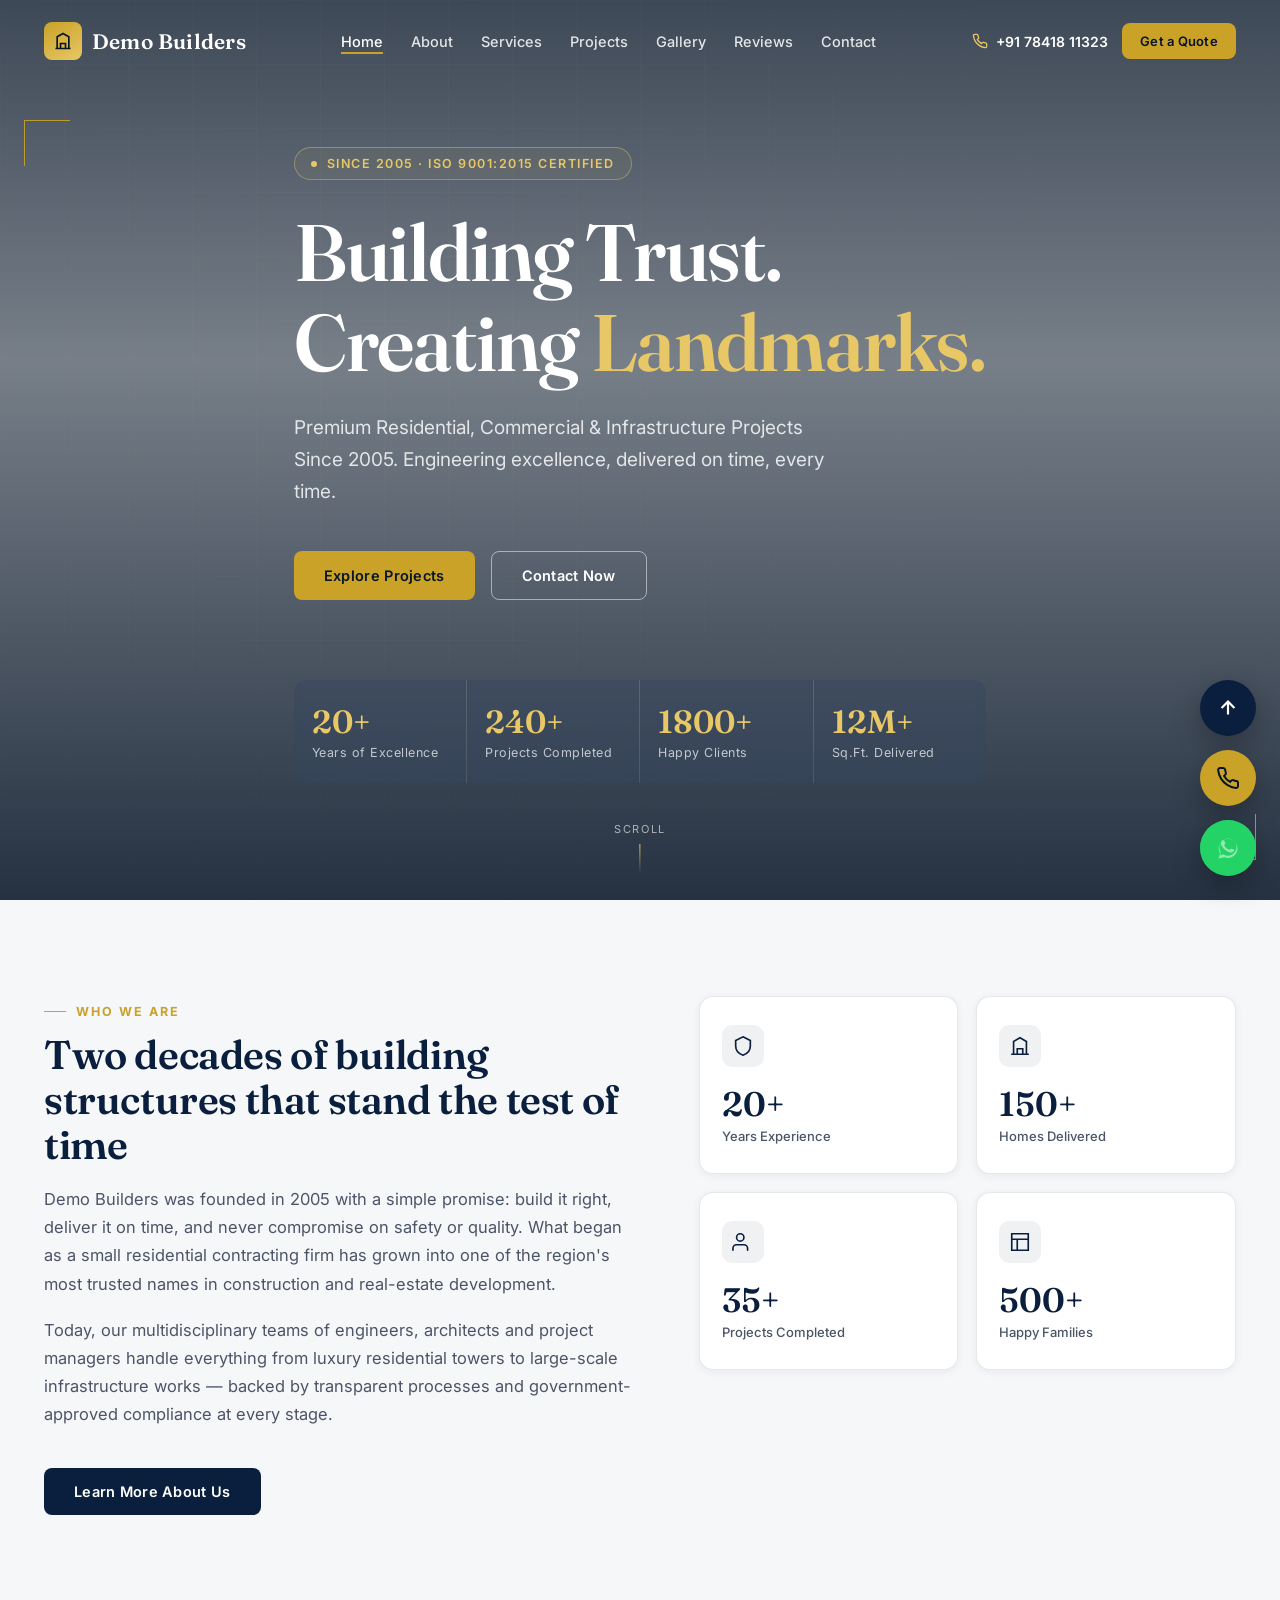
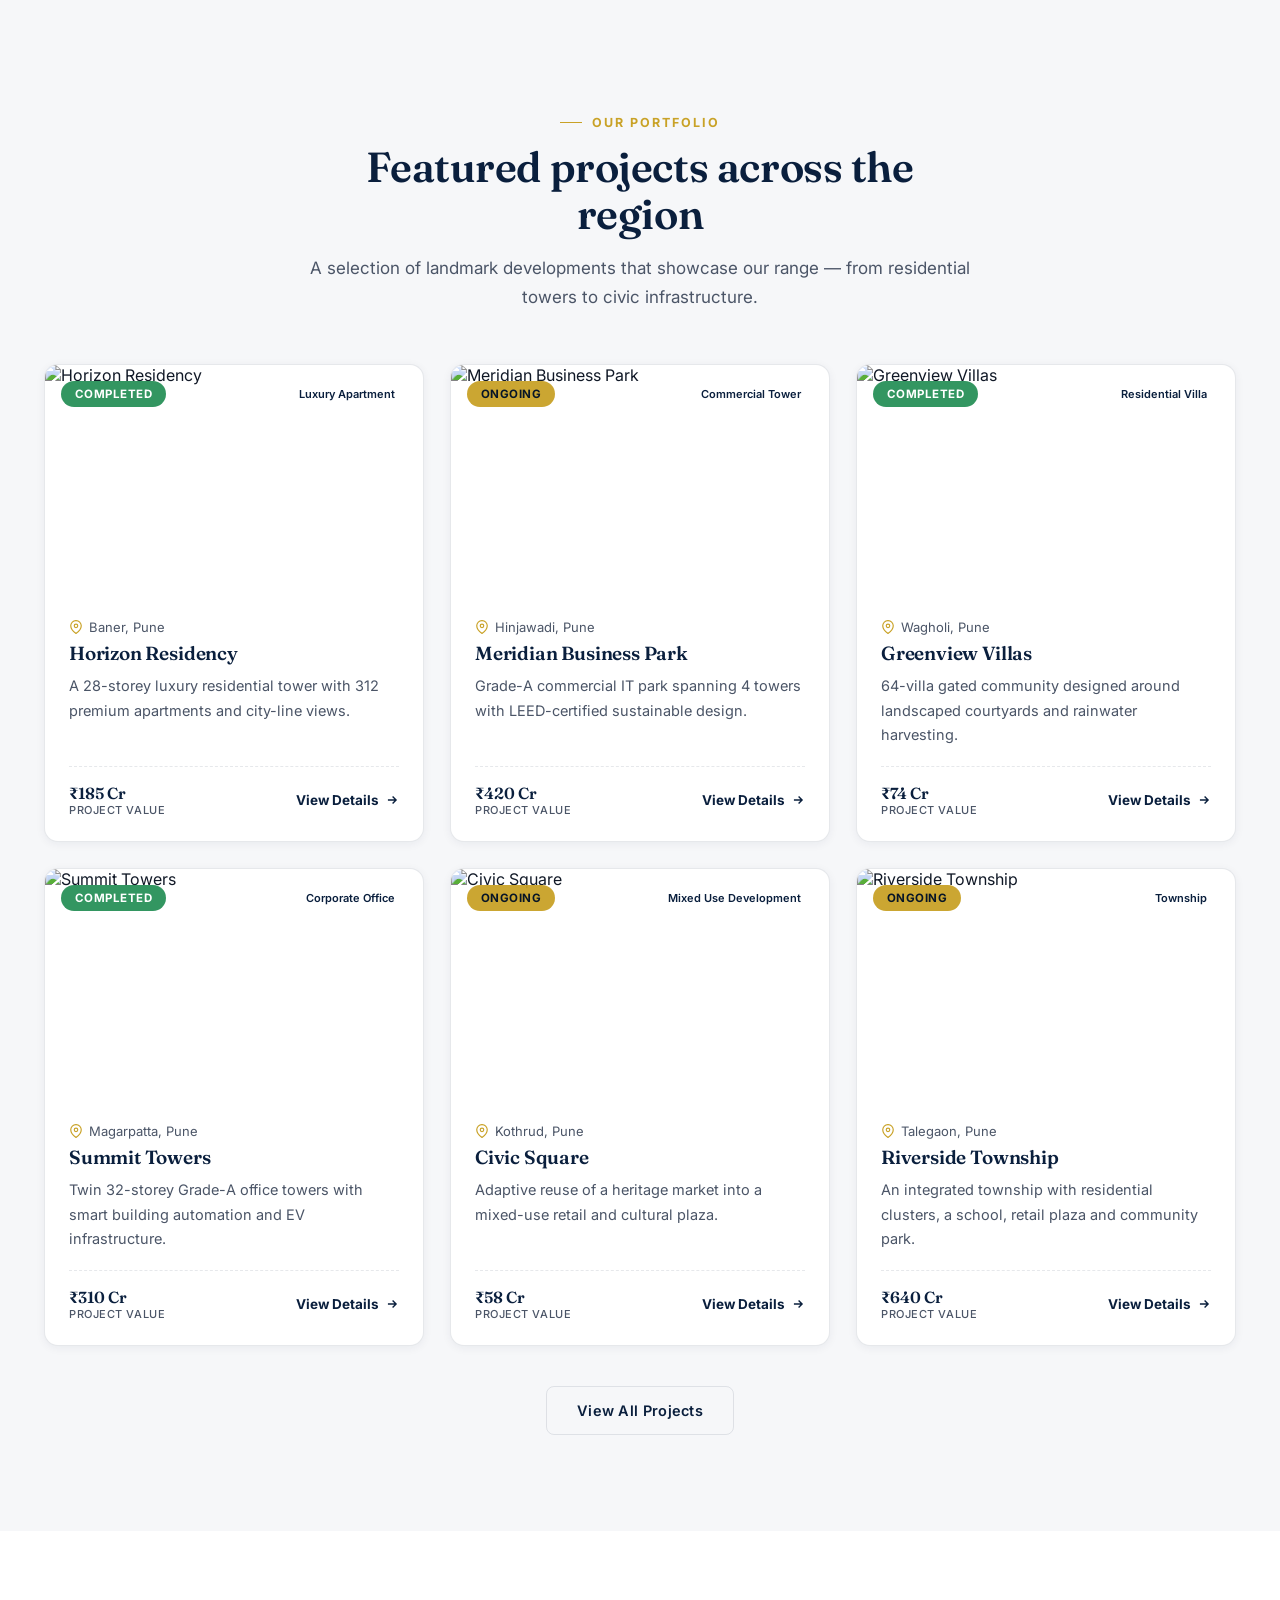
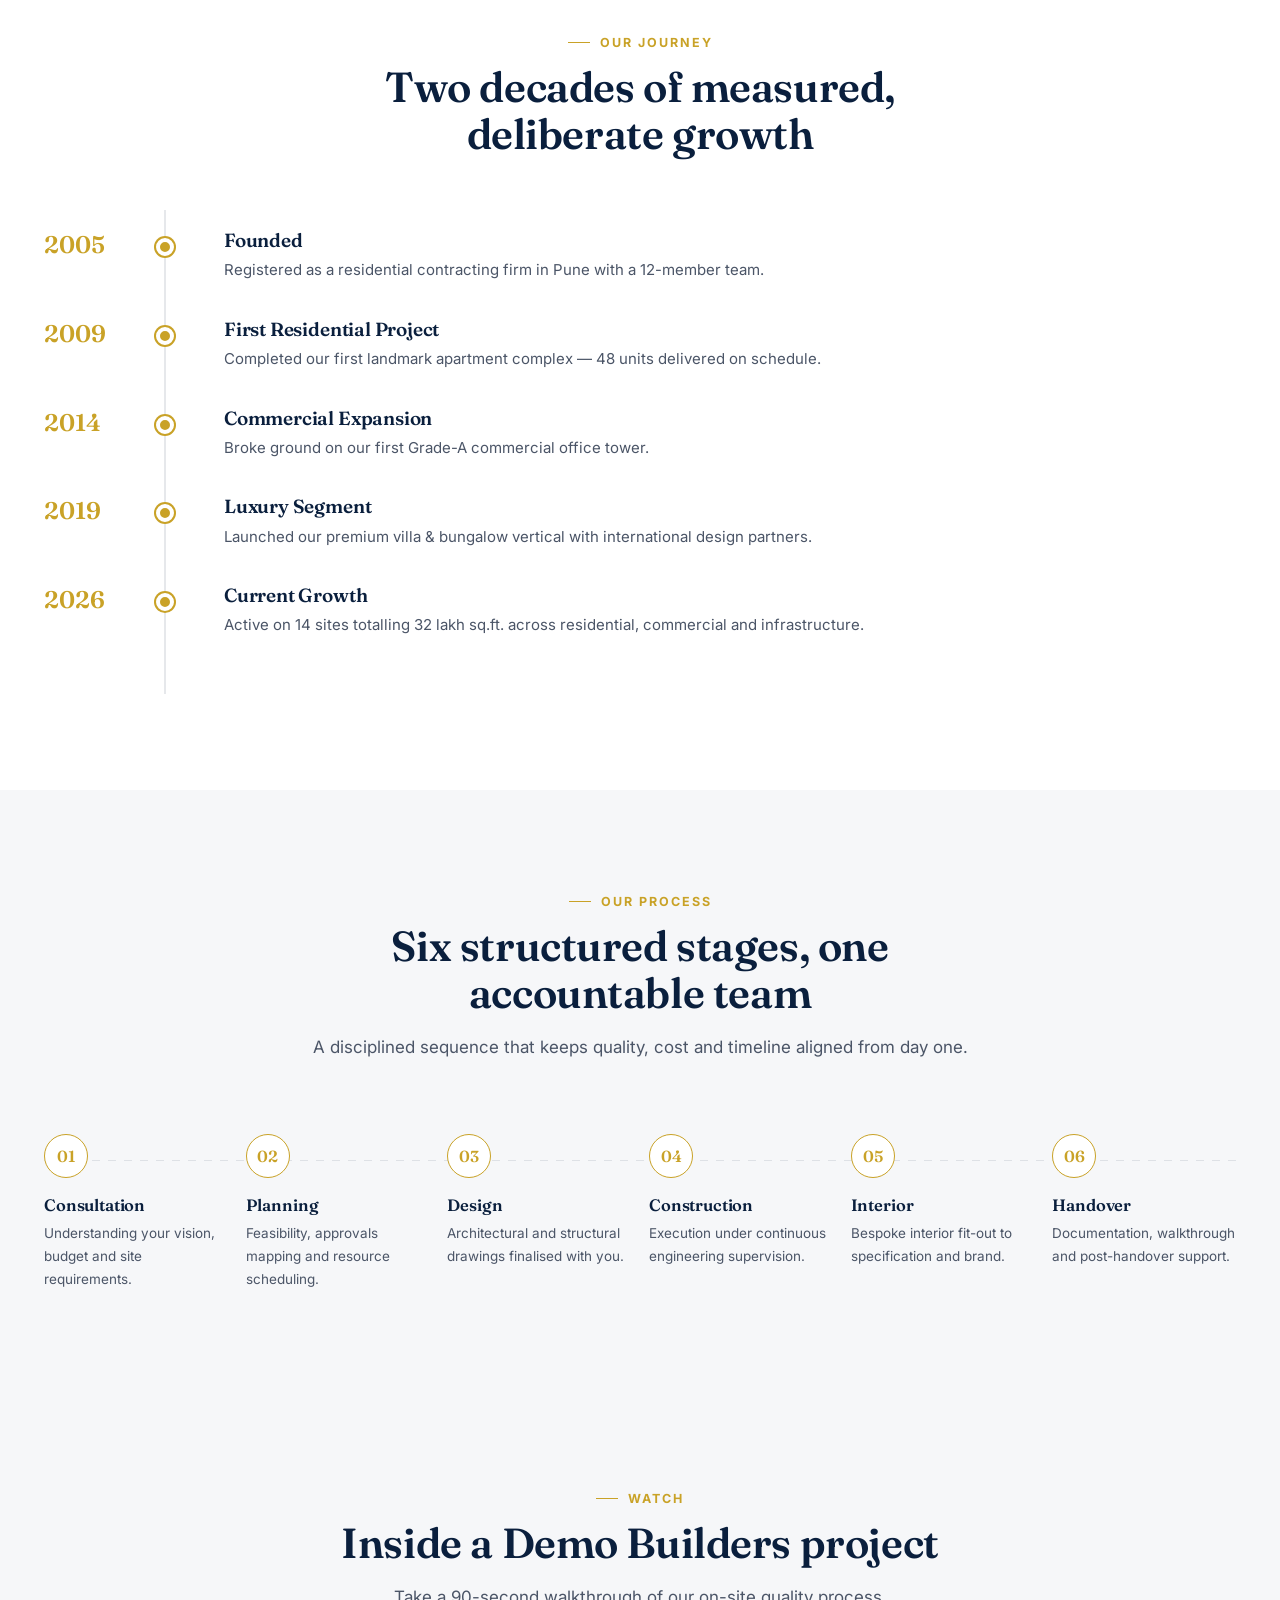
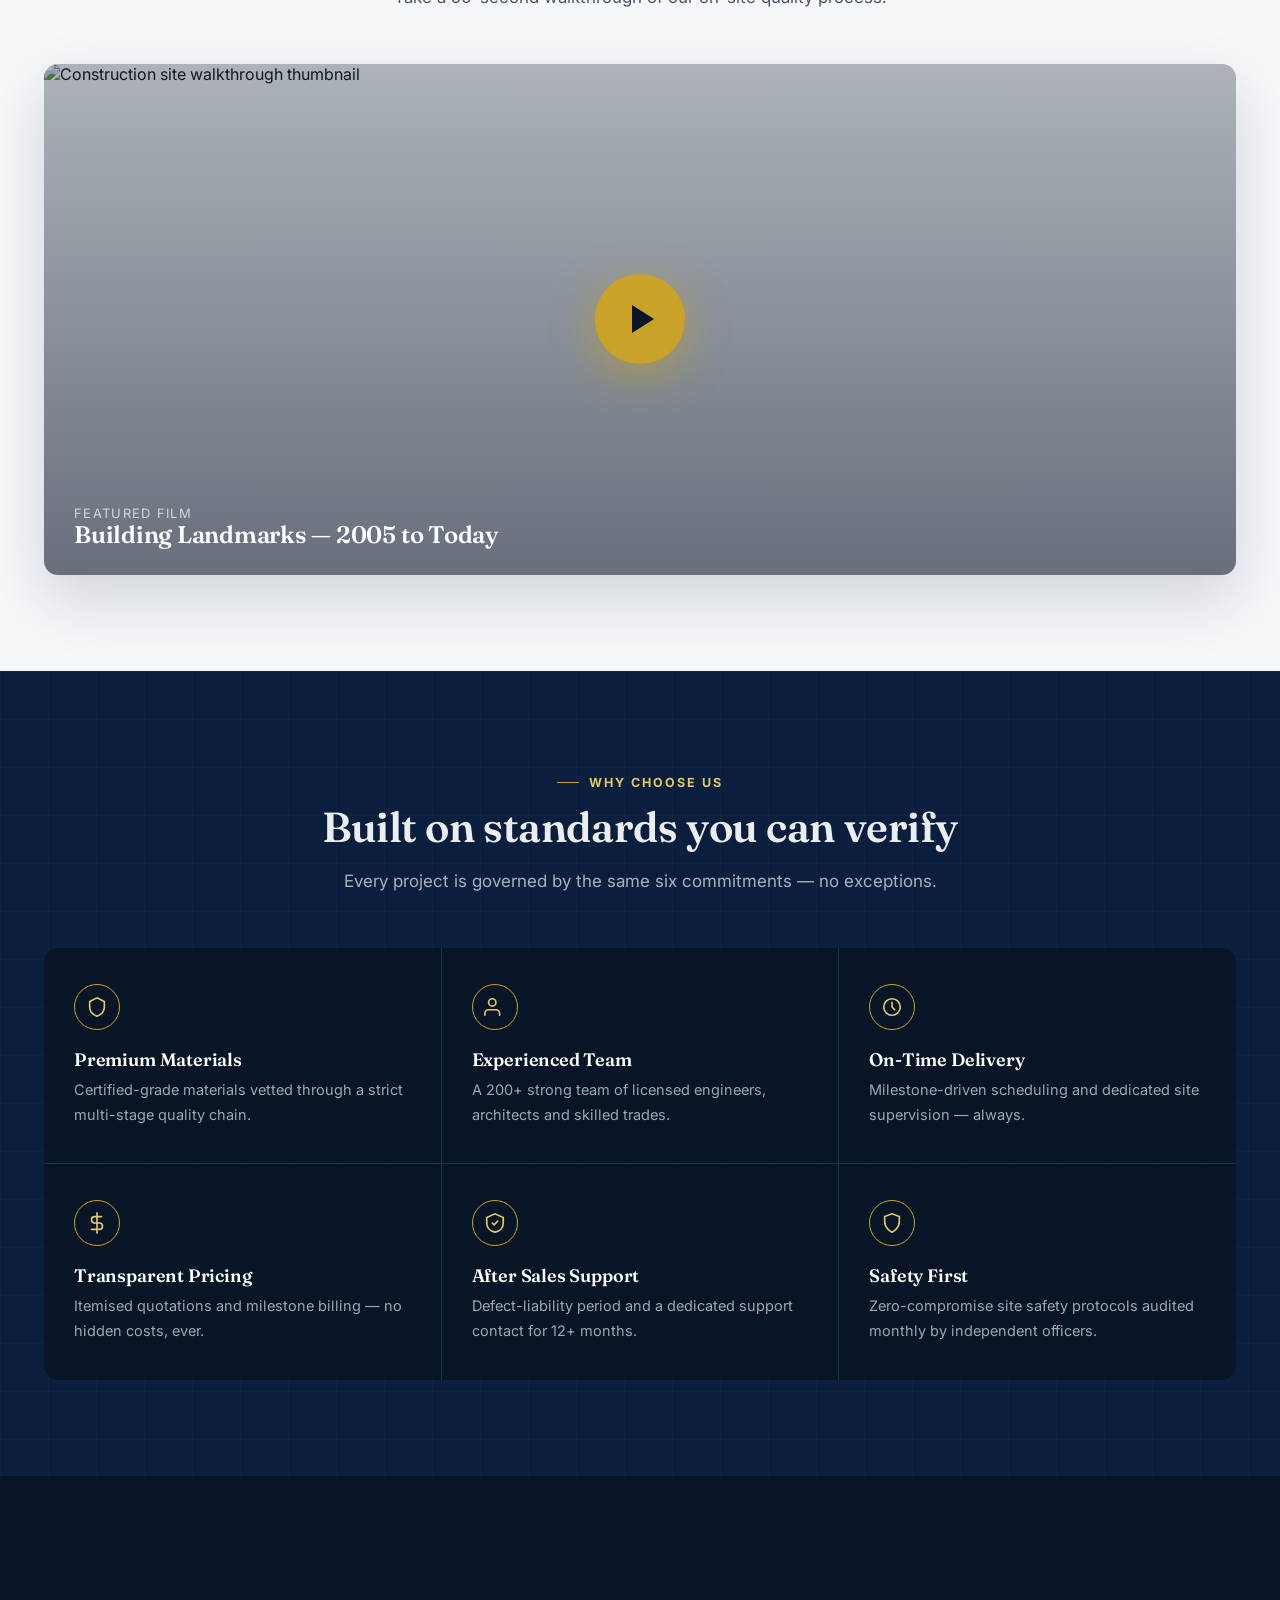
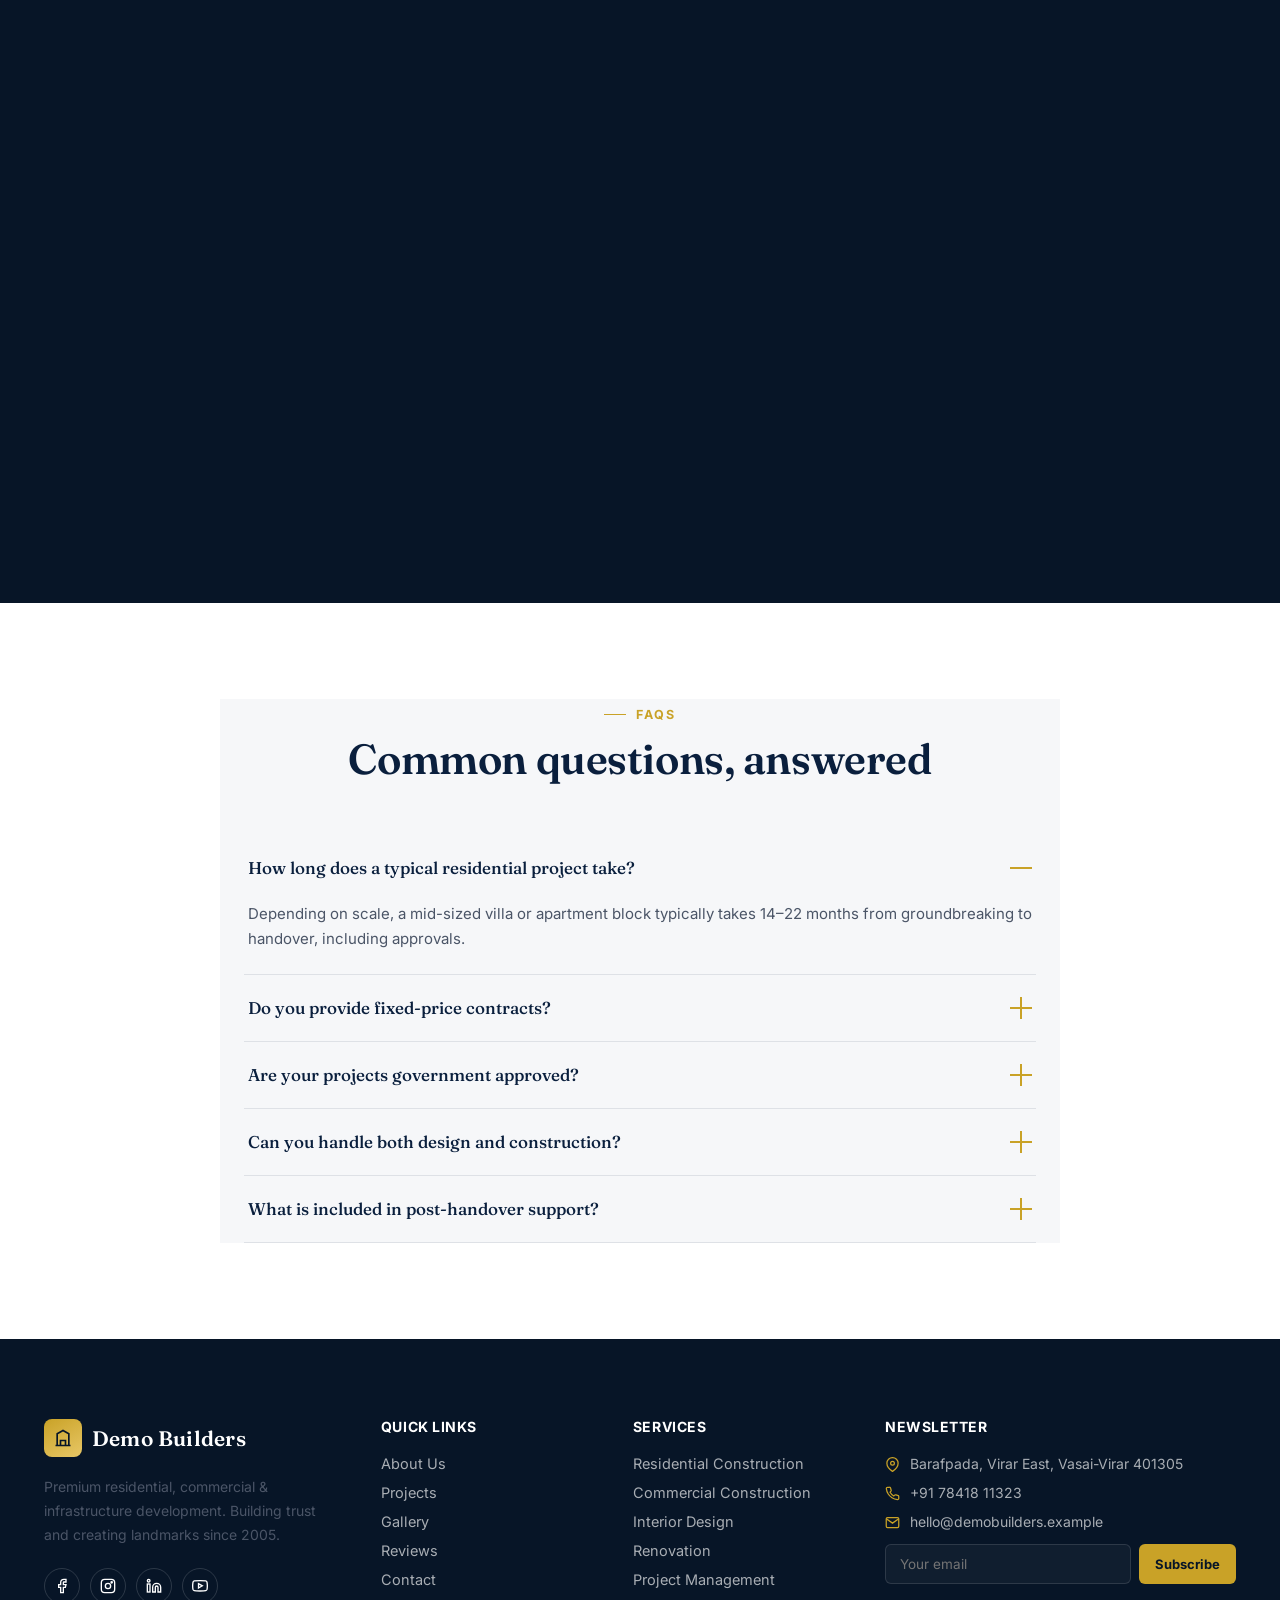
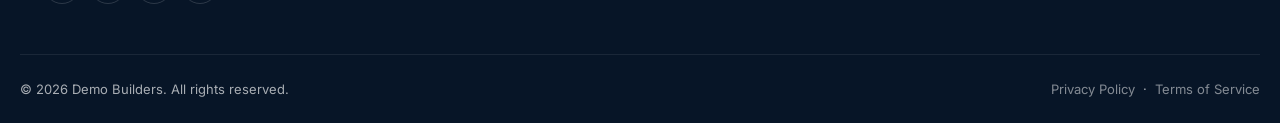
==== commit 79f75d53: "Update index.html" ====
--- a/index.html
+++ b/index.html
@@ -14,7 +14,7 @@
 <link rel="preconnect" href="https://fonts.googleapis.com">
 <link rel="preconnect" href="https://fonts.gstatic.com" crossorigin>
 <link href="https://fonts.googleapis.com/css2?family=Fraunces:opsz,wght@9..144,300;9..144,400;9..144,500;9..144,600;9..144,700&family=Inter:wght@400;500;600;700;800&display=swap" rel="stylesheet">
-<link rel="stylesheet" href="./assets/styles.css">
+<link rel="stylesheet" href="assets/styles.css">
 <script type="application/ld+json">
 {"@context":"https://schema.org","@type":"GeneralContractor","name":"Demo Builders","url":"/","telephone":"+91-78418-11323","priceRange":"$$$","address":{"@type":"PostalAddress","streetAddress":"Barafpada, Virar East","addressLocality":"Vasai-Virar","addressRegion":"Maharashtra","postalCode":"401305","addressCountry":"IN"},"foundingDate":"2005","areaServed":"IN"}
 </script>
@@ -227,8 +227,8 @@
 
 <div id="videoModal"><div class="vm-inner"><button class="vm-close" aria-label="Close">✕</button><iframe allow="autoplay; encrypted-media" allowfullscreen></iframe></div></div>
 
-<script src="../assets/data.js"></script>
-<script src="../assets/main.js"></script>
+<script src="assets/data.js"></script>
+<script src="assets/main.js"></script>
 <script>
   // Render featured projects (first 6)
   (function(){
